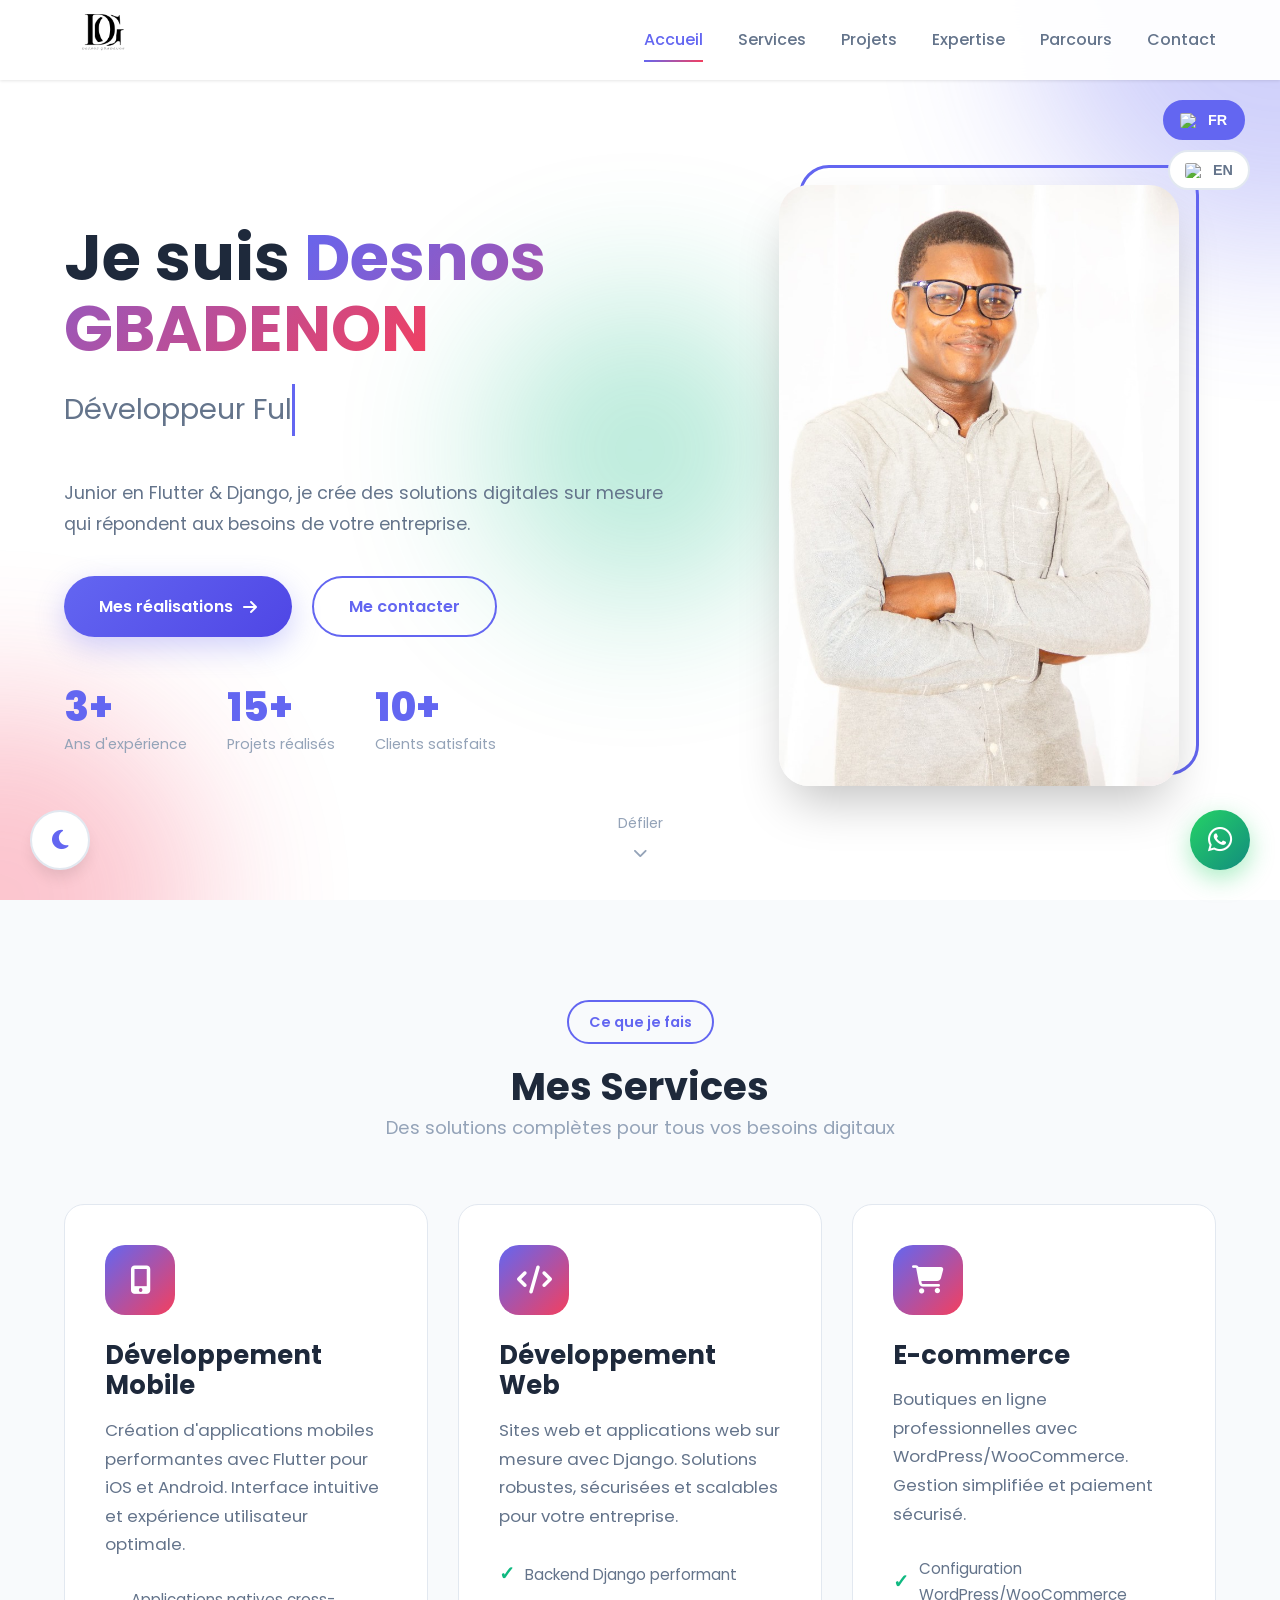
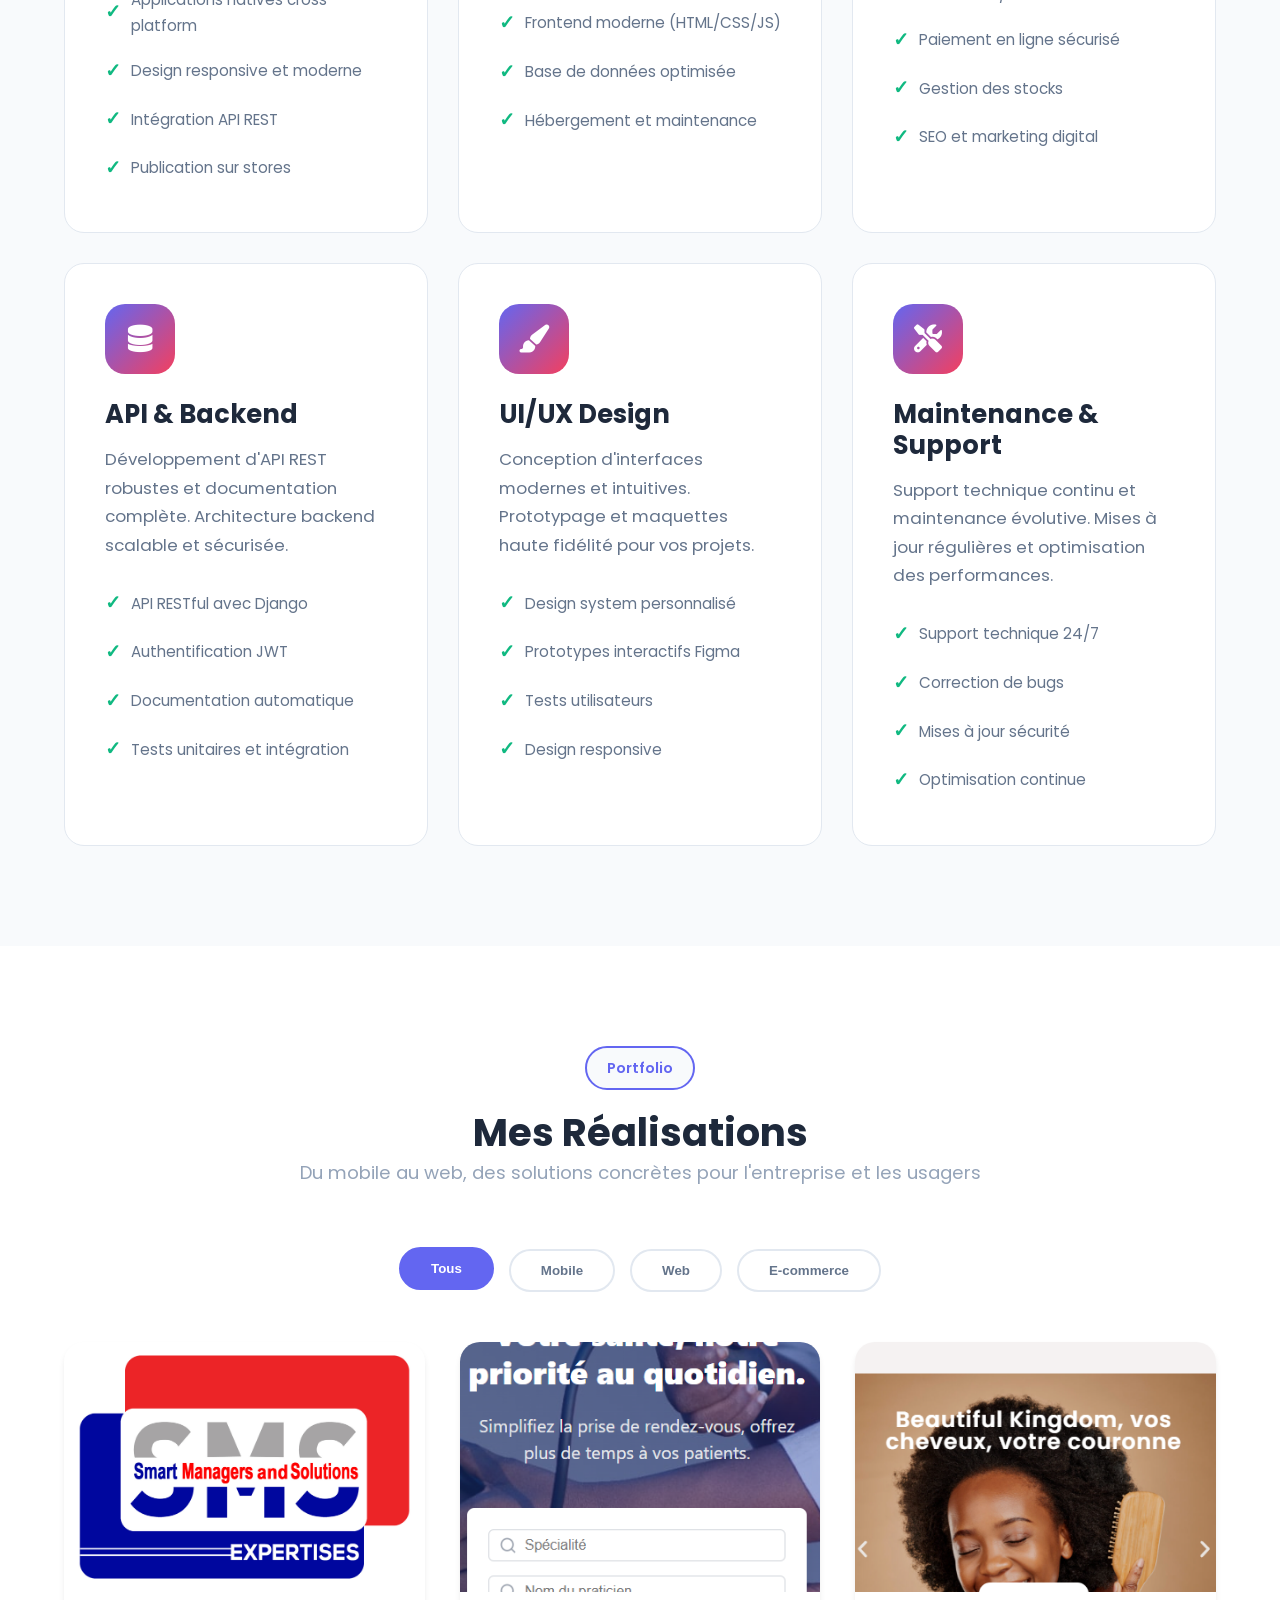
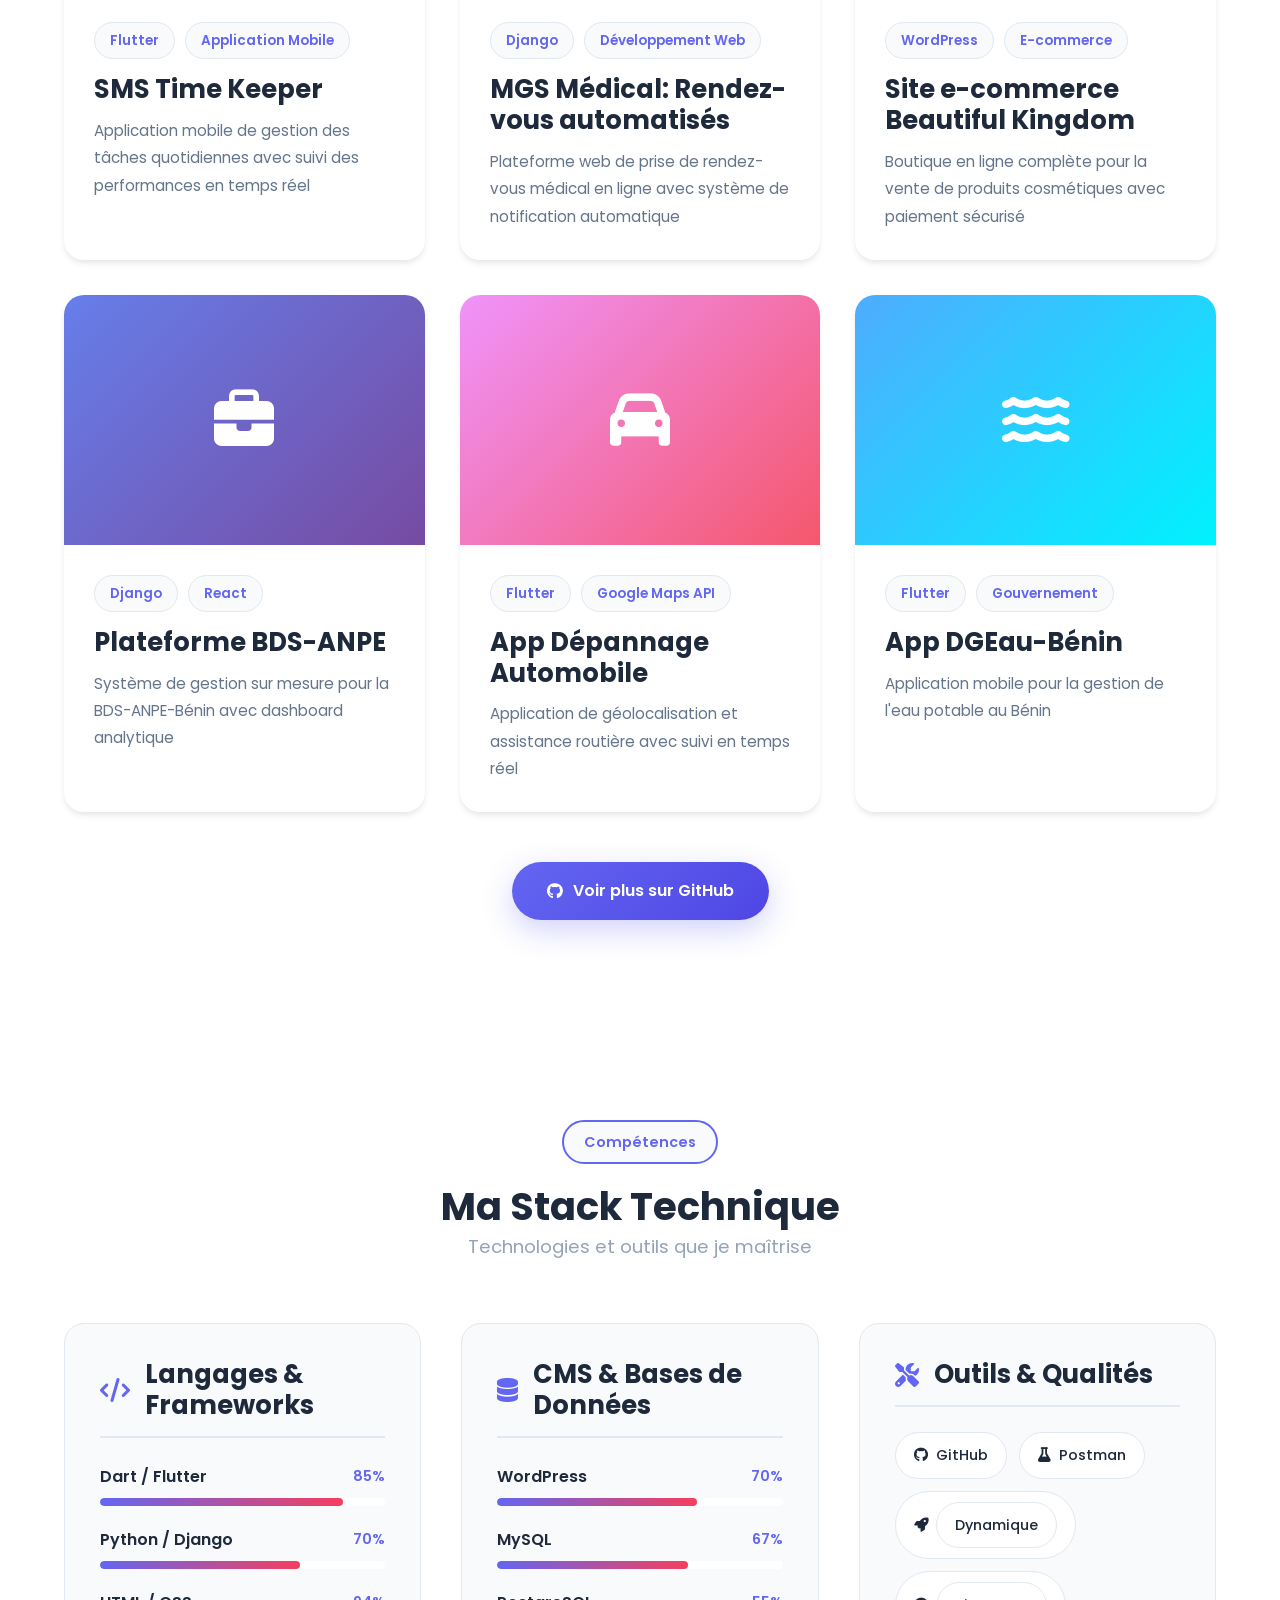
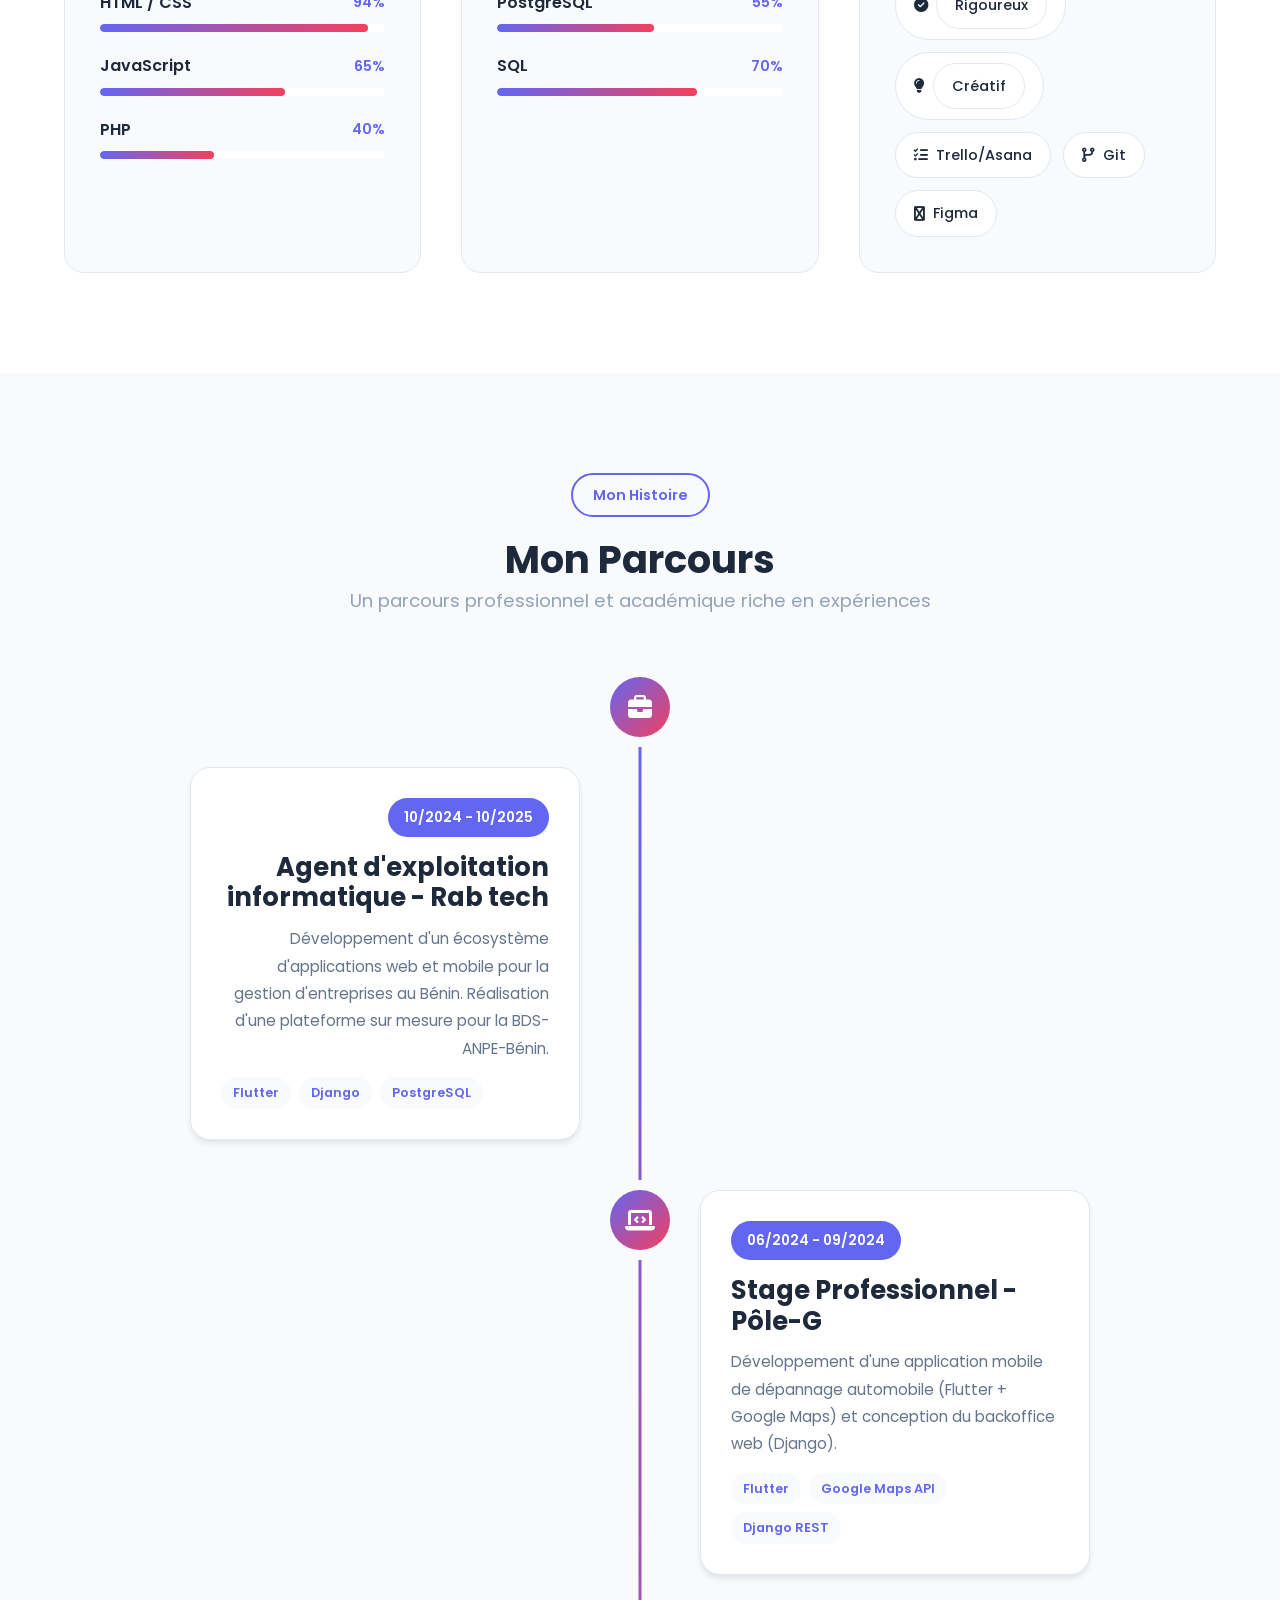
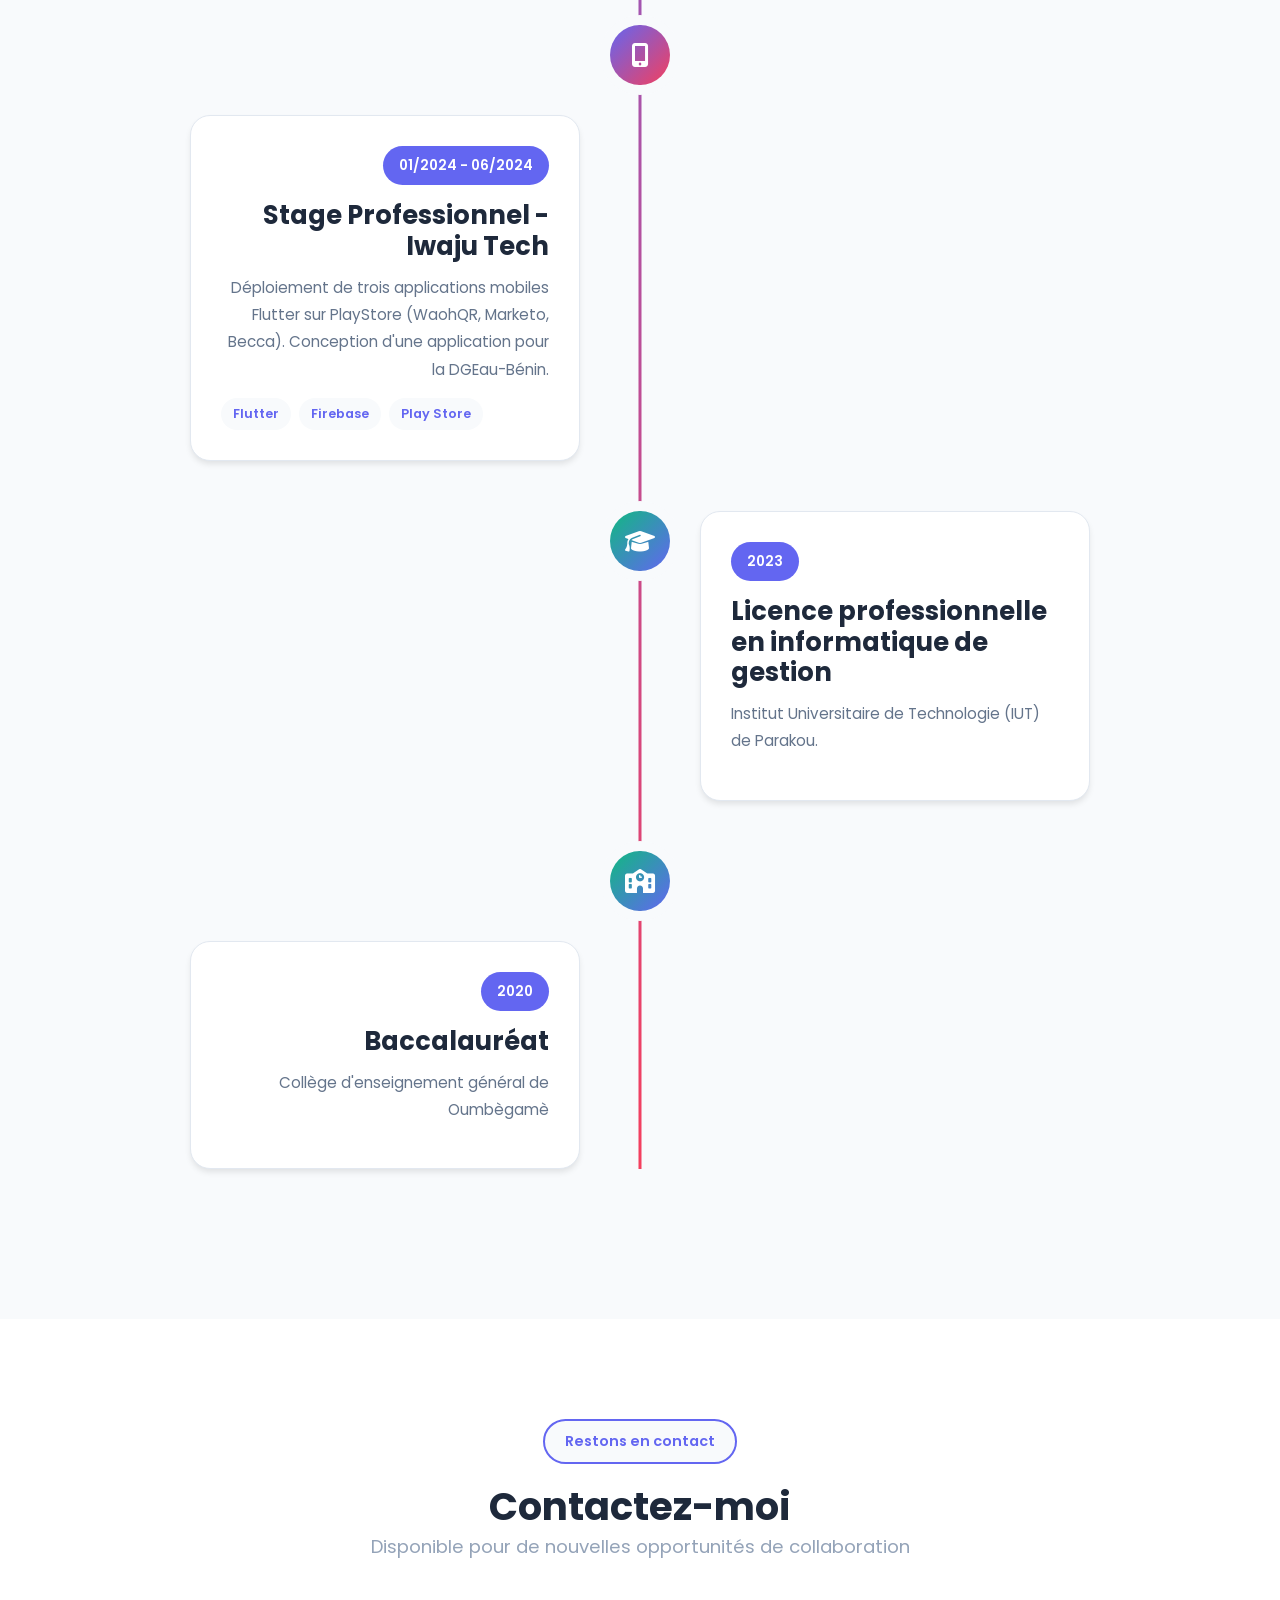
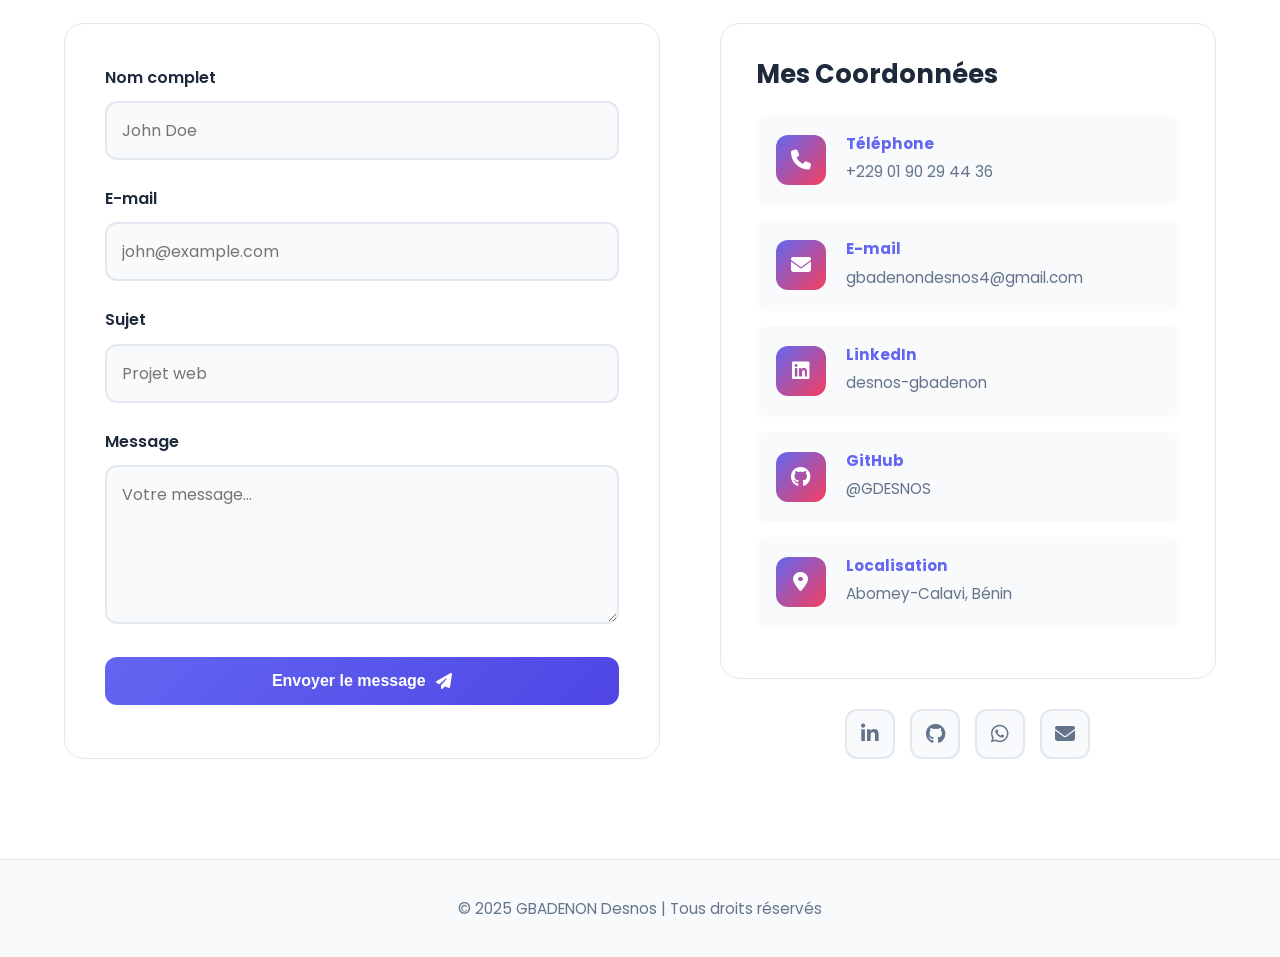
==== index.html @ a0179f2a "mise a jour seo" ====
<!DOCTYPE html>
<html lang="fr">
<head>
    <meta charset="UTF-8">
    <meta name="viewport" content="width=device-width, initial-scale=1.0">
    <meta name="description" content="Portfolio de développeur web et mobile spécialisé Flutter, Django, SEO et solutions digitales professionnelles.">
   
    <meta name="twitter:card" content="summary_large_image">
<meta name="twitter:title" content="Portfolio Développeur Flutter & Django">
<meta name="twitter:description" content="Découvrez mes projets web et mobile.">
<meta name="twitter:image" content="https://desnos-gbadenon.vercel.app/images/ma%20photo.jpg">
    
    <title>GBADENON DESNOS - Portfolio Fullstack & Mobile Developer</title>
    <link rel="stylesheet" href="https://cdn.jsdelivr.net/npm/@fortawesome/fontawesome-free@6.5.1/css/all.min.css">
    <link rel="preconnect" href="https://fonts.googleapis.com">
    <link rel="preconnect" href="https://fonts.gstatic.com" crossorigin>
    <link rel="icon" type="image/x-icon" href="images/favicon.ico">
    <link href="https://fonts.googleapis.com/css2?family=Poppins:wght@300;400;500;600;700;800&family=Playfair+Display:wght@700;900&display=swap" rel="stylesheet">
    <link rel="stylesheet" href="style.css">
</head>
<body>

    <!-- WhatsApp Floating Button -->
    <a href="https://wa.me/+2290190294436" class="whatsapp-float" target="_blank" aria-label="Contact via WhatsApp">
        <i class="fab fa-whatsapp"></i>
    </a>

    <!-- Theme Toggle Button -->
    <button class="theme-toggle" id="themeToggle" aria-label="Toggle theme">
        <i class="fas fa-moon"></i>
    </button>

    <!-- Language Switcher -->
    <div class="language-switcher">
        <button class="lang-btn active" data-lang="fr">
            <img src="https://flagcdn.com/w40/fr.png" alt="Français"> FR
        </button>
        <button class="lang-btn" data-lang="en">
            <img src="https://flagcdn.com/w40/gb.png" alt="English"> EN
        </button>
    </div>

    <header class="header-fixed">
        <div class="header-content">
            <div class="logo" data-fr="DG" data-en="DG">
                <img src="images/mon_logo.png" alt="Mon logo professionnel" width="80px" height="80px">
            </div>
            <div class="hamburger">
                <span></span>
                <span></span>
                <span></span>
            </div>
            <nav class="navbar-onepage">
                <a href="#accueil" class="nav-link" data-fr="Accueil" data-en="Home">Accueil</a>
                <a href="#services" class="nav-link" data-fr="Services" data-en="Services">Services</a>
                <a href="#projets" class="nav-link" data-fr="Projets" data-en="Projects">Projets</a>
                <a href="#expertise" class="nav-link" data-fr="Expertise" data-en="Expertise">Expertise</a>
                <a href="#parcours" class="nav-link" data-fr="Parcours" data-en="Journey">Parcours</a>
                <a href="#contact" class="nav-link" data-fr="Contact" data-en="Contact">Contact</a>
            </nav>
        </div>
    </header>

    <main id="portfolio-main">

        <!-- Hero Section -->
        <section id="accueil" class="hero-section">
            <div class="hero-background">
                <div class="gradient-orb orb-1"></div>
                <div class="gradient-orb orb-2"></div>
                <div class="gradient-orb orb-3"></div>
            </div>
            <div class="hero-container">
                <div class="hero-content">
                   
                    <h1 class="animate-in-down">
                        <span data-fr="Je suis" data-en="I'm">Je suis</span>
                        <span class="gradient-text">Desnos GBADENON</span>
                    </h1>
                    <p class="hero-tagline animate-in-right">
                        <span class="typewriter" data-fr="Développeur Fullstack & Mobile" data-en="Fullstack & Mobile Developer">Développeur Fullstack & Mobile</span>
                    </p>
                    <p class="summary-text animate-fade-in" data-fr="Junior en Flutter & Django, je crée des solutions digitales sur mesure qui répondent aux besoins de votre entreprise." data-en="Junior in Flutter & Django, I create custom digital solutions that meet your business needs.">
                        Junior en Flutter & Django, je crée des solutions digitales sur mesure qui répondent aux besoins de votre entreprise.
                    </p>
                    <div class="hero-cta">
                        <a href="#projets" class="cta-button">
                            <span data-fr="Mes réalisations" data-en="My work">Mes réalisations</span>
                            <i class="fas fa-arrow-right"></i>
                        </a>
                        <a href="#contact" class="secondary-button">
                            <span data-fr="Me contacter" data-en="Contact me">Me contacter</span>
                        </a>
                    </div>
                    <div class="hero-stats animate-fade-in">
                        <div class="stat-item">
                            <span class="stat-number">3+</span>
                            <span class="stat-label" data-fr="Ans d'expérience" data-en="Years experience">Ans d'expérience</span>
                        </div>
                        <div class="stat-item">
                            <span class="stat-number">15+</span>
                            <span class="stat-label" data-fr="Projets réalisés" data-en="Projects completed">Projets réalisés</span>
                        </div>
                        <div class="stat-item">
                            <span class="stat-number">10+</span>
                            <span class="stat-label" data-fr="Clients satisfaits" data-en="Happy clients">Clients satisfaits</span>
                        </div>
                    </div>
                </div>
                <div class="hero-image animate-fade-in">
                    <div class="image-container">
                        <img src="images/ma photo.jpg" alt="Portrait professionnel Desnos GBADENON">
                        <div class="image-decoration"></div>
                    </div>
                </div>
            </div>
            <div class="scroll-indicator">
                <span data-fr="Défiler" data-en="Scroll">Défiler</span>
                <i class="fas fa-chevron-down"></i>
            </div>
        </section>

        <!-- Services Section -->
        <section id="services" class="services-section section-padding">
            <div class="section-header">
                <span class="section-tag" data-fr="Ce que je fais" data-en="What I do">Ce que je fais</span>
                <h3 data-fr="Mes Services" data-en="My Services">Mes Services</h3>
                <p class="section-subtitle" data-fr="Des solutions complètes pour tous vos besoins digitaux" data-en="Complete solutions for all your digital needs">
                    Des solutions complètes pour tous vos besoins digitaux
                </p>
            </div>

            <div class="services-grid">
                <div class="service-card" data-aos="fade-up">
                    <div class="service-icon">
                        <i class="fas fa-mobile-alt"></i>
                    </div>
                    <h4 data-fr="Développement Mobile" data-en="Mobile Development">Développement Mobile</h4>
                    <p data-fr="Création d'applications mobiles performantes avec Flutter pour iOS et Android. Interface intuitive et expérience utilisateur optimale." data-en="Building high-performance mobile apps with Flutter for iOS and Android. Intuitive interface and optimal user experience.">
                        Création d'applications mobiles performantes avec Flutter pour iOS et Android. Interface intuitive et expérience utilisateur optimale.
                    </p>
                    <ul class="service-features">
                        <li data-fr="Applications natives cross-platform" data-en="Cross-platform native apps">Applications natives cross-platform</li>
                        <li data-fr="Design responsive et moderne" data-en="Responsive modern design">Design responsive et moderne</li>
                        <li data-fr="Intégration API REST" data-en="REST API integration">Intégration API REST</li>
                        <li data-fr="Publication sur stores" data-en="Store deployment">Publication sur stores</li>
                    </ul>
                </div>

                <div class="service-card" data-aos="fade-up" data-aos-delay="100">
                    <div class="service-icon">
                        <i class="fas fa-code"></i>
                    </div>
                    <h4 data-fr="Développement Web" data-en="Web Development">Développement Web</h4>
                    <p data-fr="Sites web et applications web sur mesure avec Django. Solutions robustes, sécurisées et scalables pour votre entreprise." data-en="Custom websites and web applications with Django. Robust, secure, and scalable solutions for your business.">
                        Sites web et applications web sur mesure avec Django. Solutions robustes, sécurisées et scalables pour votre entreprise.
                    </p>
                    <ul class="service-features">
                        <li data-fr="Backend Django performant" data-en="High-performance Django backend">Backend Django performant</li>
                        <li data-fr="Frontend moderne (HTML/CSS/JS)" data-en="Modern frontend (HTML/CSS/JS)">Frontend moderne (HTML/CSS/JS)</li>
                        <li data-fr="Base de données optimisée" data-en="Optimized database">Base de données optimisée</li>
                        <li data-fr="Hébergement et maintenance" data-en="Hosting and maintenance">Hébergement et maintenance</li>
                    </ul>
                </div>

                <div class="service-card" data-aos="fade-up" data-aos-delay="200">
                    <div class="service-icon">
                        <i class="fas fa-shopping-cart"></i>
                    </div>
                    <h4 data-fr="E-commerce" data-en="E-commerce">E-commerce</h4>
                    <p data-fr="Boutiques en ligne professionnelles avec WordPress/WooCommerce. Gestion simplifiée et paiement sécurisé." data-en="Professional online stores with WordPress/WooCommerce. Simplified management and secure payment.">
                        Boutiques en ligne professionnelles avec WordPress/WooCommerce. Gestion simplifiée et paiement sécurisé.
                    </p>
                    <ul class="service-features">
                        <li data-fr="Configuration WordPress/WooCommerce" data-en="WordPress/WooCommerce setup">Configuration WordPress/WooCommerce</li>
                        <li data-fr="Paiement en ligne sécurisé" data-en="Secure online payment">Paiement en ligne sécurisé</li>
                        <li data-fr="Gestion des stocks" data-en="Inventory management">Gestion des stocks</li>
                        <li data-fr="SEO et marketing digital" data-en="SEO and digital marketing">SEO et marketing digital</li>
                    </ul>
                </div>

                <div class="service-card" data-aos="fade-up" data-aos-delay="300">
                    <div class="service-icon">
                        <i class="fas fa-database"></i>
                    </div>
                    <h4 data-fr="API & Backend" data-en="API & Backend">API & Backend</h4>
                    <p data-fr="Développement d'API REST robustes et documentation complète. Architecture backend scalable et sécurisée." data-en="Robust REST API development with complete documentation. Scalable and secure backend architecture.">
                        Développement d'API REST robustes et documentation complète. Architecture backend scalable et sécurisée.
                    </p>
                    <ul class="service-features">
                        <li data-fr="API RESTful avec Django" data-en="RESTful API with Django">API RESTful avec Django</li>
                        <li data-fr="Authentification JWT" data-en="JWT Authentication">Authentification JWT</li>
                        <li data-fr="Documentation automatique" data-en="Automatic documentation">Documentation automatique</li>
                        <li data-fr="Tests unitaires et intégration" data-en="Unit and integration tests">Tests unitaires et intégration</li>
                    </ul>
                </div>

                <div class="service-card" data-aos="fade-up" data-aos-delay="400">
                    <div class="service-icon">
                        <i class="fas fa-paint-brush"></i>
                    </div>
                    <h4 data-fr="UI/UX Design" data-en="UI/UX Design">UI/UX Design</h4>
                    <p data-fr="Conception d'interfaces modernes et intuitives. Prototypage et maquettes haute fidélité pour vos projets." data-en="Modern and intuitive interface design. Prototyping and high-fidelity mockups for your projects.">
                        Conception d'interfaces modernes et intuitives. Prototypage et maquettes haute fidélité pour vos projets.
                    </p>
                    <ul class="service-features">
                        <li data-fr="Design system personnalisé" data-en="Custom design system">Design system personnalisé</li>
                        <li data-fr="Prototypes interactifs Figma" data-en="Interactive Figma prototypes">Prototypes interactifs Figma</li>
                        <li data-fr="Tests utilisateurs" data-en="User testing">Tests utilisateurs</li>
                        <li data-fr="Design responsive" data-en="Responsive design">Design responsive</li>
                    </ul>
                </div>

                <div class="service-card" data-aos="fade-up" data-aos-delay="500">
                    <div class="service-icon">
                        <i class="fas fa-tools"></i>
                    </div>
                    <h4 data-fr="Maintenance & Support" data-en="Maintenance & Support">Maintenance & Support</h4>
                    <p data-fr="Support technique continu et maintenance évolutive. Mises à jour régulières et optimisation des performances." data-en="Continuous technical support and evolving maintenance. Regular updates and performance optimization.">
                        Support technique continu et maintenance évolutive. Mises à jour régulières et optimisation des performances.
                    </p>
                    <ul class="service-features">
                        <li data-fr="Support technique 24/7" data-en="24/7 technical support">Support technique 24/7</li>
                        <li data-fr="Correction de bugs" data-en="Bug fixes">Correction de bugs</li>
                        <li data-fr="Mises à jour sécurité" data-en="Security updates">Mises à jour sécurité</li>
                        <li data-fr="Optimisation continue" data-en="Continuous optimization">Optimisation continue</li>
                    </ul>
                </div>
            </div>
        </section>

        <!-- Projects Section -->
        <section id="projets" class="projects-section section-padding">
            <div class="section-header">
                <span class="section-tag" data-fr="Portfolio" data-en="Portfolio">Portfolio</span>
                <h3 data-fr="Mes Réalisations" data-en="My Projects">Mes Réalisations</h3>
                <p class="section-subtitle" data-fr="Du mobile au web, des solutions concrètes pour l'entreprise et les usagers" data-en="From mobile to web, concrete solutions for businesses and users">
                    Du mobile au web, des solutions concrètes pour l'entreprise et les usagers
                </p>
            </div>

            <!-- Filter Buttons -->
            <div class="project-filters">
                <button class="filter-btn active" data-filter="all" data-fr="Tous" data-en="All">Tous</button>
                <button class="filter-btn" data-filter="mobile" data-fr="Mobile" data-en="Mobile">Mobile</button>
                <button class="filter-btn" data-filter="web" data-fr="Web" data-en="Web">Web</button>
                <button class="filter-btn" data-filter="ecommerce" data-fr="E-commerce" data-en="E-commerce">E-commerce</button>
            </div>

            <div class="projects-grid-new">
                
                <article class="project-card-new mobile" data-category="mobile" data-aos="zoom-in">
                    <div class="project-image">
                        <img src="images/LOGO_SMS.png" alt="SMS Time Keeper App">
                        <div class="project-overlay">
                            <a href="https://play.google.com/store/apps/details?id=com.example.smstimekeeper" target="_blank" class="project-link">
                                <i class="fas fa-external-link-alt"></i>
                            </a>
                        </div>
                    </div>
                    <div class="project-content">
                        <div class="project-tags">
                            <span class="tech-tag">Flutter</span>
                            <span class="tech-tag" data-fr="Application Mobile" data-en="Mobile App">Application Mobile</span>
                        </div>
                        <h4>SMS Time Keeper</h4>
                        <p data-fr="Application mobile de gestion des tâches quotidiennes avec suivi des performances en temps réel" data-en="Mobile app for daily task management with real-time performance tracking">
                            Application mobile de gestion des tâches quotidiennes avec suivi des performances en temps réel
                        </p>
                    </div>
                </article>

                <article class="project-card-new web" data-category="web" data-aos="zoom-in" data-aos-delay="100">
                    <div class="project-image">
                        <img src="images/mgs_projet.png" alt="MGS Médical">
                        <div class="project-overlay">
                            <a href="https://www.mgs-medical.com" target="_blank" class="project-link">
                                <i class="fas fa-external-link-alt"></i>
                            </a>
                        </div>
                    </div>
                    <div class="project-content">
                        <div class="project-tags">
                            <span class="tech-tag">Django</span>
                            <span class="tech-tag" data-fr="Développement Web" data-en="Web Development">Développement Web</span>
                        </div>
                        <h4 data-fr="MGS Médical: Rendez-vous automatisés" data-en="MGS Medical: Automated Appointments">MGS Médical: Rendez-vous automatisés</h4>
                        <p data-fr="Plateforme web de prise de rendez-vous médical en ligne avec système de notification automatique" data-en="Online medical appointment booking platform with automatic notification system">
                            Plateforme web de prise de rendez-vous médical en ligne avec système de notification automatique
                        </p>
                    </div>
                </article>

                <article class="project-card-new ecommerce" data-category="ecommerce" data-aos="zoom-in" data-aos-delay="200">
                    <div class="project-image">
                        <img src="images/capture_beautiful_kingdom.png" alt="Beautiful Kingdom">
                        <div class="project-overlay">
                            <a href="https://www.beautifulkingdom.com" target="_blank" class="project-link">
                                <i class="fas fa-external-link-alt"></i>
                            </a>
                        </div>
                    </div>
                    <div class="project-content">
                        <div class="project-tags">
                            <span class="tech-tag">WordPress</span>
                            <span class="tech-tag">E-commerce</span>
                        </div>
                        <h4 data-fr="Site e-commerce Beautiful Kingdom" data-en="Beautiful Kingdom E-commerce Site">Site e-commerce Beautiful Kingdom</h4>
                        <p data-fr="Boutique en ligne complète pour la vente de produits cosmétiques avec paiement sécurisé" data-en="Complete online store for cosmetic products with secure payment">
                            Boutique en ligne complète pour la vente de produits cosmétiques avec paiement sécurisé
                        </p>
                    </div>
                </article>

                <!-- Additional projects to showcase skills -->
                <article class="project-card-new web" data-category="web" data-aos="zoom-in" data-aos-delay="300">
                    <div class="project-image">
                        <div class="project-placeholder" style="background: linear-gradient(135deg, #667eea 0%, #764ba2 100%);">
                            <i class="fas fa-briefcase"></i>
                        </div>
                        <div class="project-overlay">
                            <span class="coming-soon" data-fr="En cours" data-en="In progress">En cours</span>
                        </div>
                    </div>
                    <div class="project-content">
                        <div class="project-tags">
                            <span class="tech-tag">Django</span>
                            <span class="tech-tag">React</span>
                        </div>
                        <h4 data-fr="Plateforme BDS-ANPE" data-en="BDS-ANPE Platform">Plateforme BDS-ANPE</h4>
                        <p data-fr="Système de gestion sur mesure pour la BDS-ANPE-Bénin avec dashboard analytique" data-en="Custom management system for BDS-ANPE-Benin with analytical dashboard">
                            Système de gestion sur mesure pour la BDS-ANPE-Bénin avec dashboard analytique
                        </p>
                    </div>
                </article>

                <article class="project-card-new mobile" data-category="mobile" data-aos="zoom-in" data-aos-delay="400">
                    <div class="project-image">
                        <div class="project-placeholder" style="background: linear-gradient(135deg, #f093fb 0%, #f5576c 100%);">
                            <i class="fas fa-car"></i>
                        </div>
                        <div class="project-overlay">
                            <span class="coming-soon" data-fr="En cours" data-en="In progress">En cours</span>
                        </div>
                    </div>
                    <div class="project-content">
                        <div class="project-tags">
                            <span class="tech-tag">Flutter</span>
                            <span class="tech-tag">Google Maps API</span>
                        </div>
                        <h4 data-fr="App Dépannage Automobile" data-en="Car Assistance App">App Dépannage Automobile</h4>
                        <p data-fr="Application de géolocalisation et assistance routière avec suivi en temps réel" data-en="Geolocation and roadside assistance app with real-time tracking">
                            Application de géolocalisation et assistance routière avec suivi en temps réel
                        </p>
                    </div>
                </article>

                <article class="project-card-new mobile" data-category="mobile" data-aos="zoom-in" data-aos-delay="500">
                    <div class="project-image">
                        <div class="project-placeholder" style="background: linear-gradient(135deg, #4facfe 0%, #00f2fe 100%);">
                            <i class="fas fa-water"></i>
                        </div>
                        <div class="project-overlay">
                            <span class="coming-soon" data-fr="En cours" data-en="In progress">En cours</span>
                        </div>
                    </div>
                    <div class="project-content">
                        <div class="project-tags">
                            <span class="tech-tag">Flutter</span>
                            <span class="tech-tag" data-fr="Gouvernement" data-en="Government">Gouvernement</span>
                        </div>
                        <h4 data-fr="App DGEau-Bénin" data-en="DGEau-Benin App">App DGEau-Bénin</h4>
                        <p data-fr="Application mobile pour la gestion de l'eau potable au Bénin" data-en="Mobile application for drinking water management in Benin">
                            Application mobile pour la gestion de l'eau potable au Bénin
                        </p>
                    </div>
                </article>

            </div>
            
            <div class="section-cta">
                <a href="https://github.com/GDESNOS" target="_blank" class="cta-button">
                    <i class="fab fa-github"></i>
                    <span data-fr="Voir plus sur GitHub" data-en="View more on GitHub">Voir plus sur GitHub</span>
                </a>
            </div>
        </section>

        <!-- Expertise Section -->
        <section id="expertise" class="skills-section section-padding">
            <div class="section-header">
                <span class="section-tag" data-fr="Compétences" data-en="Skills">Compétences</span>
                <h3 data-fr="Ma Stack Technique" data-en="My Tech Stack">Ma Stack Technique</h3>
                <p class="section-subtitle" data-fr="Technologies et outils que je maîtrise" data-en="Technologies and tools I master">
                    Technologies et outils que je maîtrise
                </p>
            </div>
            
            <div class="skills-container">

                <div class="skills-group" data-aos="fade-right">
                    <div class="skill-category-header">
                        <i class="fas fa-code"></i>
                        <h4 data-fr="Langages & Frameworks" data-en="Languages & Frameworks">Langages & Frameworks</h4>
                    </div>
                    <div class="skills-list">
                        <div class="skill-item">
                            <div class="skill-info">
                                <span class="skill-name">Dart / Flutter</span>
                                <span class="skill-level">85%</span>
                            </div>
                            <div class="skill-bar">
                                <div class="skill-progress" style="width: 85%"></div>
                            </div>
                        </div>
                        <div class="skill-item">
                            <div class="skill-info">
                                <span class="skill-name">Python / Django</span>
                                <span class="skill-level">70%</span>
                            </div>
                            <div class="skill-bar">
                                <div class="skill-progress" style="width: 70%"></div>
                            </div>
                        </div>
                        <div class="skill-item">
                            <div class="skill-info">
                                <span class="skill-name">HTML / CSS</span>
                                <span class="skill-level">94%</span>
                            </div>
                            <div class="skill-bar">
                                <div class="skill-progress" style="width: 94%"></div>
                            </div>
                        </div>
                        <div class="skill-item">
                            <div class="skill-info">
                                <span class="skill-name">JavaScript</span>
                                <span class="skill-level">65%</span>
                            </div>
                            <div class="skill-bar">
                                <div class="skill-progress" style="width: 65%"></div>
                            </div>
                        </div>
                        <div class="skill-item">
                            <div class="skill-info">
                                <span class="skill-name">PHP</span>
                                <span class="skill-level">40%</span>
                            </div>
                            <div class="skill-bar">
                                <div class="skill-progress" style="width: 40%"></div>
                            </div>
                        </div>
                    </div>
                </div>

                <div class="skills-group" data-aos="fade-up">
                    <div class="skill-category-header">
                        <i class="fas fa-database"></i>
                        <h4 data-fr="CMS & Bases de Données" data-en="CMS & Databases">CMS & Bases de Données</h4>
                    </div>
                    <div class="skills-list">
                        <div class="skill-item">
                            <div class="skill-info">
                                <span class="skill-name">WordPress</span>
                                <span class="skill-level">70%</span>
                            </div>
                            <div class="skill-bar">
                                <div class="skill-progress" style="width: 70%"></div>
                            </div>
                        </div>
                        <div class="skill-item">
                            <div class="skill-info">
                                <span class="skill-name">MySQL</span>
                                <span class="skill-level">67%</span>
                            </div>
                            <div class="skill-bar">
                                <div class="skill-progress" style="width: 67%"></div>
                            </div>
                        </div>
                        <div class="skill-item">
                            <div class="skill-info">
                                <span class="skill-name">PostgreSQL</span>
                                <span class="skill-level">55%</span>
                            </div>
                            <div class="skill-bar">
                                <div class="skill-progress" style="width: 55%"></div>
                            </div>
                        </div>
                        <div class="skill-item">
                            <div class="skill-info">
                                <span class="skill-name">SQL</span>
                                <span class="skill-level">70%</span>
                            </div>
                            <div class="skill-bar">
                                <div class="skill-progress" style="width: 70%"></div>
                            </div>
                        </div>
                    </div>
                </div>
                
                <div class="skills-group" data-aos="fade-left">
                    <div class="skill-category-header">
                        <i class="fas fa-tools"></i>
                        <h4 data-fr="Outils & Qualités" data-en="Tools & Qualities">Outils & Qualités</h4>
                    </div>
                    <div class="qualities-cloud">
                        <span data-aos="zoom-in" data-aos-delay="100"><i class="fab fa-github"></i> GitHub</span>
                        <span data-aos="zoom-in" data-aos-delay="150"><i class="fas fa-flask"></i> Postman</span>
                        <span data-aos="zoom-in" data-aos-delay="200"><i class="fas fa-rocket"></i> <span data-fr="Dynamique" data-en="Dynamic">Dynamique</span></span>
                        <span data-aos="zoom-in" data-aos-delay="250"><i class="fas fa-check-circle"></i> <span data-fr="Rigoureux" data-en="Rigorous">Rigoureux</span></span>
                        <span data-aos="zoom-in" data-aos-delay="300"><i class="fas fa-lightbulb"></i> <span data-fr="Créatif" data-en="Creative">Créatif</span></span>
                        <span data-aos="zoom-in" data-aos-delay="350"><i class="fas fa-tasks"></i> Trello/Asana</span>
                        <span data-aos="zoom-in" data-aos-delay="400"><i class="fas fa-code-branch"></i> Git</span>
                        <span data-aos="zoom-in" data-aos-delay="450"><i class="fas fa-figma"></i> Figma</span>
                    </div>
                </div>
            </div>
        </section>

        <!-- Journey Section -->
        <section id="parcours" class="timeline-section section-padding">
            <div class="section-header">
                <span class="section-tag" data-fr="Mon Histoire" data-en="My Story">Mon Histoire</span>
                <h3 data-fr="Mon Parcours" data-en="My Journey">Mon Parcours</h3>
                <p class="section-subtitle" data-fr="Un parcours professionnel et académique riche en expériences" data-en="A professional and academic journey rich in experiences">
                    Un parcours professionnel et académique riche en expériences
                </p>
            </div>

            <div class="timeline-container">
                
                <div class="timeline-item" data-aos="fade-right">
                    <div class="timeline-icon">
                        <i class="fas fa-briefcase"></i>
                    </div>
                    <div class="timeline-content">
                        <span class="timeline-date">10/2024 - 10/2025</span>
                        <h4 data-fr="Agent d'exploitation informatique - Rab tech" data-en="IT Operations Officer - Rab tech">Agent d'exploitation informatique - Rab tech</h4>
                        <p data-fr="Développement d'un écosystème d'applications web et mobile pour la gestion d'entreprises au Bénin. Réalisation d'une plateforme sur mesure pour la BDS-ANPE-Bénin." data-en="Development of a web and mobile application ecosystem for business management in Benin. Creation of a custom platform for BDS-ANPE-Benin.">
                            Développement d'un écosystème d'applications web et mobile pour la gestion d'entreprises au Bénin. Réalisation d'une plateforme sur mesure pour la BDS-ANPE-Bénin.
                        </p>
                        <div class="timeline-skills">
                            <span>Flutter</span>
                            <span>Django</span>
                            <span>PostgreSQL</span>
                        </div>
                    </div>
                </div>
                
                <div class="timeline-item" data-aos="fade-left">
                    <div class="timeline-icon">
                        <i class="fas fa-laptop-code"></i>
                    </div>
                    <div class="timeline-content">
                        <span class="timeline-date">06/2024 - 09/2024</span>
                        <h4 data-fr="Stage Professionnel - Pôle-G" data-en="Professional Internship - Pôle-G">Stage Professionnel - Pôle-G</h4>
                        <p data-fr="Développement d'une application mobile de dépannage automobile (Flutter + Google Maps) et conception du backoffice web (Django)." data-en="Development of a mobile car assistance app (Flutter + Google Maps) and web back-office design (Django).">
                            Développement d'une application mobile de dépannage automobile (Flutter + Google Maps) et conception du backoffice web (Django).
                        </p>
                        <div class="timeline-skills">
                            <span>Flutter</span>
                            <span>Google Maps API</span>
                            <span>Django REST</span>
                        </div>
                    </div>
                </div>
                
                <div class="timeline-item" data-aos="fade-right">
                    <div class="timeline-icon">
                        <i class="fas fa-mobile-alt"></i>
                    </div>
                    <div class="timeline-content">
                        <span class="timeline-date">01/2024 - 06/2024</span>
                        <h4 data-fr="Stage Professionnel - Iwaju Tech" data-en="Professional Internship - Iwaju Tech">Stage Professionnel - Iwaju Tech</h4>
                        <p data-fr="Déploiement de trois applications mobiles Flutter sur PlayStore (WaohQR, Marketo, Becca). Conception d'une application pour la DGEau-Bénin." data-en="Deployment of three Flutter mobile apps on PlayStore (WaohQR, Marketo, Becca). Design of an app for DGEau-Benin.">
                            Déploiement de trois applications mobiles Flutter sur PlayStore (WaohQR, Marketo, Becca). Conception d'une application pour la DGEau-Bénin.
                        </p>
                        <div class="timeline-skills">
                            <span>Flutter</span>
                            <span>Firebase</span>
                            <span>Play Store</span>
                        </div>
                    </div>
                </div>
                
                <div class="timeline-item academic" data-aos="fade-left">
                    <div class="timeline-icon">
                        <i class="fas fa-graduation-cap"></i>
                    </div>
                    <div class="timeline-content">
                        <span class="timeline-date">2023</span>
                        <h4 data-fr="Licence professionnelle en informatique de gestion" data-en="Professional Bachelor in Management IT">Licence professionnelle en informatique de gestion</h4>
                        <p data-fr="Institut Universitaire de Technologie (IUT) de Parakou." data-en="University Institute of Technology (IUT) of Parakou.">
                            Institut Universitaire de Technologie (IUT) de Parakou.
                        </p>
                    </div>
                </div>

                <div class="timeline-item academic" data-aos="fade-right">
                    <div class="timeline-icon">
                        <i class="fas fa-school"></i>
                    </div>
                    <div class="timeline-content">
                        <span class="timeline-date">2020</span>
                        <h4 data-fr="Baccalauréat" data-en="High School Diploma">Baccalauréat</h4>
                        <p data-fr="Collège d'enseignement général de Oumbègamè" data-en="General Education College of Oumbègamè">
                            Collège d'enseignement général de Oumbègamè
                        </p>
                    </div>
                </div>
                
            </div>
        </section>

        <!-- Contact Section -->
        <section id="contact" class="contact-section section-padding">
            <div class="section-header">
                <span class="section-tag" data-fr="Restons en contact" data-en="Let's connect">Restons en contact</span>
                <h3 data-fr="Contactez-moi" data-en="Contact Me">Contactez-moi</h3>
                <p class="section-subtitle" data-fr="Disponible pour de nouvelles opportunités de collaboration" data-en="Available for new collaboration opportunities">
                    Disponible pour de nouvelles opportunités de collaboration
                </p>
            </div>

            <div class="contact-layout">
                <div class="contact-form-container" data-aos="fade-right">
                    <form class="contact-form" id="contactForm">
                        <div class="form-group">
                            <label for="name" data-fr="Nom complet" data-en="Full name">Nom complet</label>
                            <input type="text" id="name" placeholder="John Doe" required>
                        </div>
                        <div class="form-group">
                            <label for="email" data-fr="E-mail" data-en="Email">E-mail</label>
                            <input type="email" id="email" placeholder="john@example.com" required>
                        </div>
                        <div class="form-group">
                            <label for="subject" data-fr="Sujet" data-en="Subject">Sujet</label>
                            <input type="text" id="subject" placeholder="Projet web" required>
                        </div>
                        <div class="form-group">
                            <label for="message" data-fr="Message" data-en="Message">Message</label>
                            <textarea id="message" rows="5" placeholder="Votre message..." required></textarea>
                        </div>
                        <button type="submit" class="cta-button-contact">
                            <span data-fr="Envoyer le message" data-en="Send message">Envoyer le message</span>
                            <i class="fas fa-paper-plane"></i>
                        </button>
                    </form>
                </div>

                <div class="contact-info-container" data-aos="fade-left">
                    <div class="contact-details">
                        <h4 data-fr="Mes Coordonnées" data-en="My Contact Details">Mes Coordonnées</h4>
                        
                        <div class="contact-info-item">
                            <div class="contact-icon">
                                <i class="fas fa-phone"></i>
                            </div>
                            <div class="contact-info-content">
                                <h5 data-fr="Téléphone" data-en="Phone">Téléphone</h5>
                                <p><a href="tel:+2290190294436">+229 01 90 29 44 36</a></p>
                            </div>
                        </div>

                        <div class="contact-info-item">
                            <div class="contact-icon">
                                <i class="fas fa-envelope"></i>
                            </div>
                            <div class="contact-info-content">
                                <h5>E-mail</h5>
                                <p><a href="mailto:gbadenondesnos4@gmail.com">gbadenondesnos4@gmail.com</a></p>
                            </div>
                        </div>

                        <div class="contact-info-item">
                            <div class="contact-icon">
                                <i class="fab fa-linkedin"></i>
                            </div>
                            <div class="contact-info-content">
                                <h5>LinkedIn</h5>
                                <p><a href="https://www.linkedin.com/in/desnos-gbadenon/" target="_blank">desnos-gbadenon</a></p>
                            </div>
                        </div>

                        <div class="contact-info-item">
                            <div class="contact-icon">
                                <i class="fab fa-github"></i>
                            </div>
                            <div class="contact-info-content">
                                <h5>GitHub</h5>
                                <p><a href="https://github.com/GDESNOS" target="_blank">@GDESNOS</a></p>
                            </div>
                        </div>

                        <div class="contact-info-item">
                            <div class="contact-icon">
                                <i class="fas fa-map-marker-alt"></i>
                            </div>
                            <div class="contact-info-content">
                                <h5 data-fr="Localisation" data-en="Location">Localisation</h5>
                                <p>Abomey-Calavi, Bénin</p>
                            </div>
                        </div>
                    </div>

                    <div class="social-links">
                        <a href="https://www.linkedin.com/in/desnos-gbadenon/" target="_blank" class="social-link">
                            <i class="fab fa-linkedin-in"></i>
                        </a>
                        <a href="https://github.com/GDESNOS" target="_blank" class="social-link">
                            <i class="fab fa-github"></i>
                        </a>
                        <a href="https://wa.me/2290190294436" target="_blank" class="social-link">
                            <i class="fab fa-whatsapp"></i>
                        </a>
                        <a href="mailto:gbadenondesnos4@gmail.com" class="social-link">
                            <i class="fas fa-envelope"></i>
                        </a>
                    </div>
                </div>
            </div>
        </section>

    </main>

    <footer>
        <div class="footer-content">
            <p>&copy; 2025 GBADENON Desnos | <span data-fr="Tous droits réservés" data-en="All rights reserved">Tous droits réservés</span></p>
           
        </div>
    </footer>

    <script src="script.min.js"></script>
</body>
</html>
---- style.css ----
/* ====================================
   MODERN PORTFOLIO 2026 - CSS
   By Desnos GBADENON
   ==================================== */

/* ===== VARIABLES & THEMES ===== */
:root {
    /* Light Theme Colors */
    --primary-color: #6366f1;
    --primary-dark: #4f46e5;
    --primary-light: #818cf8;
    --secondary-color: #f43f5e;
    --accent-color: #10b981;
    
    --bg-primary: #ffffff;
    --bg-secondary: #f8fafc;
    --bg-card: #ffffff;
    --bg-gradient: linear-gradient(135deg, #667eea 0%, #764ba2 100%);
    
    --text-primary: #1e293b;
    --text-secondary: #64748b;
    --text-tertiary: #94a3b8;
    
    --border-color: #e2e8f0;
    --shadow-sm: 0 1px 3px 0 rgba(0, 0, 0, 0.1);
    --shadow-md: 0 4px 6px -1px rgba(0, 0, 0, 0.1);
    --shadow-lg: 0 10px 15px -3px rgba(0, 0, 0, 0.1);
    --shadow-xl: 0 20px 25px -5px rgba(0, 0, 0, 0.1);
    --shadow-2xl: 0 25px 50px -12px rgba(0, 0, 0, 0.25);
    
    --transition-fast: 0.2s ease;
    --transition-base: 0.3s ease;
    --transition-slow: 0.5s ease;
    
    --max-width: 1280px;
    --header-height: 80px;
    
    --font-primary: 'Poppins', -apple-system, BlinkMacSystemFont, 'Segoe UI', sans-serif;
    --font-display: 'Playfair Display', serif;
}

/* Dark Theme */
body.dark-theme {
    --bg-primary: #0f172a;
    --bg-secondary: #1e293b;
    --bg-card: #1e293b;
    
    --text-primary: #f1f5f9;
    --text-secondary: #cbd5e1;
    --text-tertiary: #94a3b8;
    
    --border-color: #334155;
    --shadow-sm: 0 1px 3px 0 rgba(0, 0, 0, 0.3);
    --shadow-md: 0 4px 6px -1px rgba(0, 0, 0, 0.4);
    --shadow-lg: 0 10px 15px -3px rgba(0, 0, 0, 0.5);
    --shadow-xl: 0 20px 25px -5px rgba(0, 0, 0, 0.6);
    --shadow-2xl: 0 25px 50px -12px rgba(0, 0, 0, 0.7);
}

/* ===== BASE STYLES ===== */
* {
    margin: 0;
    padding: 0;
    box-sizing: border-box;
}

html {
    scroll-behavior: smooth;
    overflow-x: hidden;
}

body {
    font-family: var(--font-primary);
    background-color: var(--bg-primary);
    color: var(--text-primary);
    line-height: 1.7;
    overflow-x: hidden;
    transition: background-color var(--transition-base), color var(--transition-base);
}

::selection {
    background-color: var(--primary-color);
    color: white;
}

::-webkit-scrollbar {
    width: 10px;
}

::-webkit-scrollbar-track {
    background: var(--bg-secondary);
}

::-webkit-scrollbar-thumb {
    background: var(--primary-color);
    border-radius: 10px;
}

::-webkit-scrollbar-thumb:hover {
    background: var(--primary-dark);
}

/* ===== TYPOGRAPHY ===== */
h1, h2, h3, h4, h5, h6 {
    font-weight: 700;
    line-height: 1.2;
    color: var(--text-primary);
}

h1 { font-size: clamp(2.5rem, 5vw, 4rem); }
h2 { font-size: clamp(2rem, 4vw, 3rem); }
h3 { font-size: clamp(1.75rem, 3vw, 2.5rem); }
h4 { font-size: clamp(1.25rem, 2vw, 1.75rem); }

p {
    color: var(--text-secondary);
    font-size: 1.05rem;
    line-height: 1.8;
}

a {
    color: var(--primary-color);
    text-decoration: none;
    transition: all var(--transition-base);
}

a:hover {
    color: var(--primary-dark);
}

.gradient-text {
    background: linear-gradient(135deg, var(--primary-color) 0%, var(--secondary-color) 100%);
    -webkit-background-clip: text;
    -webkit-text-fill-color: transparent;
    background-clip: text;
}

/* ===== UTILITY CLASSES ===== */
.section-padding {
    padding: 100px 5%;
}

.section-header {
    text-align: center;
    margin-bottom: 60px;
}

.section-tag {
    display: inline-block;
    padding: 8px 20px;
    background: var(--bg-secondary);
    color: var(--primary-color);
    border-radius: 50px;
    font-size: 0.9rem;
    font-weight: 600;
    margin-bottom: 20px;
    border: 2px solid var(--primary-color);
}

.section-subtitle {
    font-size: 1.15rem;
    color: var(--text-tertiary);
    max-width: 700px;
    margin: 0 auto;
}

/* ===== BUTTONS ===== */
.cta-button,
.secondary-button {
    display: inline-flex;
    align-items: center;
    gap: 10px;
    padding: 15px 35px;
    border-radius: 50px;
    font-weight: 600;
    font-size: 1rem;
    cursor: pointer;
    transition: all var(--transition-base);
    border: none;
    position: relative;
    overflow: hidden;
}

.cta-button {
    background: linear-gradient(135deg, var(--primary-color) 0%, var(--primary-dark) 100%);
    color: white;
    box-shadow: 0 10px 30px rgba(99, 102, 241, 0.3);
}

.cta-button:hover {
    transform: translateY(-3px);
     color: white;
    box-shadow: 0 15px 40px rgba(99, 102, 241, 0.4);
}

.cta-button::before {
    content: '';
    position: absolute;
    top: 0;
    left: -100%;
    width: 100%;
    height: 100%;
    background: linear-gradient(90deg, transparent, rgba(255,255,255,0.2), transparent);
    transition: left 0.5s;
}

.cta-button:hover::before {
    left: 100%;
}

.secondary-button {
    background: transparent;
    border: 2px solid var(--primary-color);
    color: var(--primary-color);
}

.secondary-button:hover {
    background: var(--primary-color);
    color: white;
    transform: translateY(-3px);
}

.cta-button-contact {
    width: 100%;
    padding: 15px;
    background: linear-gradient(135deg, var(--primary-color) 0%, var(--primary-dark) 100%);
    color: white;
    border: none;
    border-radius: 12px;
    font-weight: 600;
    font-size: 1rem;
    cursor: pointer;
    transition: all var(--transition-base);
    display: flex;
    align-items: center;
    justify-content: center;
    gap: 10px;
}

.cta-button-contact:hover {
    transform: translateY(-2px);
    box-shadow: 0 10px 30px rgba(99, 102, 241, 0.4);
}

/* ===== FLOATING WHATSAPP BUTTON ===== */
.whatsapp-float {
    position: fixed;
    bottom: 30px;
    right: 30px;
    width: 60px;
    height: 60px;
    background: linear-gradient(135deg, #25d366 0%, #128c7e 100%);
    color: white;
    border-radius: 50%;
    display: flex;
    align-items: center;
    justify-content: center;
    font-size: 28px;
    box-shadow: 0 8px 25px rgba(37, 211, 102, 0.4);
    z-index: 999;
    transition: all var(--transition-base);
    animation: pulse 2s infinite;
}

.whatsapp-float:hover {
    transform: scale(1.1);
    box-shadow: 0 12px 35px rgba(37, 211, 102, 0.6);
}

@keyframes pulse {
    0%, 100% {
        box-shadow: 0 8px 25px rgba(37, 211, 102, 0.4);
    }
    50% {
        box-shadow: 0 8px 35px rgba(37, 211, 102, 0.7);
    }
}

/* ===== THEME TOGGLE ===== */
.theme-toggle {
    position: fixed;
    bottom: 30px;
    left: 30px;
    width: 60px;
    height: 60px;
    background: var(--bg-card);
    border: 2px solid var(--border-color);
    color: var(--primary-color);
    border-radius: 50%;
    display: flex;
    align-items: center;
    justify-content: center;
    font-size: 22px;
    cursor: pointer;
    box-shadow: var(--shadow-lg);
    z-index: 999;
    transition: all var(--transition-base);
}

.theme-toggle:hover {
    transform: rotate(180deg);
    background: var(--primary-color);
    color: white;
}

/* ===== LANGUAGE SWITCHER ===== */
.language-switcher {
    position: fixed;
    top: 100px;
    right: 30px;
    display: flex;
    flex-direction: column;
    gap: 10px;
    z-index: 998;
}

.lang-btn {
    display: flex;
    align-items: center;
    gap: 8px;
    padding: 10px 15px;
    background: var(--bg-card);
    border: 2px solid var(--border-color);
    border-radius: 50px;
    cursor: pointer;
    transition: all var(--transition-base);
    font-weight: 600;
    color: var(--text-secondary);
    font-size: 0.9rem;
}

.lang-btn img {
    width: 20px;
    height: 15px;
    object-fit: cover;
    border-radius: 2px;
}

.lang-btn:hover,
.lang-btn.active {
    background: var(--primary-color);
    color: white;
    border-color: var(--primary-color);
    transform: translateX(-5px);
}

/* ===== HEADER ===== */
.header-fixed {
    position: fixed;
    top: 0;
    left: 0;
    width: 100%;
    background: rgba(255, 255, 255, 0.95);
    backdrop-filter: blur(20px);
    -webkit-backdrop-filter: blur(20px);
    z-index: 1000;
    box-shadow: var(--shadow-sm);
    transition: all var(--transition-base);
}

body.dark-theme .header-fixed {
    background: rgba(15, 23, 42, 0.95);
}

.header-fixed.scrolled {
    box-shadow: var(--shadow-md);
}

.header-content {
    max-width: var(--max-width);
    margin: 0 auto;
    padding: 0 5%;
    display: flex;
    justify-content: space-between;
    align-items: center;
    height: var(--header-height);
}

.logo {
    font-size: 1.8rem;
    font-weight: 800;
    font-family: var(--font-display);
    background: linear-gradient(135deg, var(--primary-color) 0%, var(--secondary-color) 100%);
    -webkit-background-clip: text;
    -webkit-text-fill-color: transparent;
    background-clip: text;
}

.navbar-onepage {
    display: flex;
    gap: 35px;
    align-items: center;
}

.nav-link {
    position: relative;
    color: var(--text-secondary);
    font-weight: 500;
    padding: 8px 0;
    transition: all var(--transition-base);
}

.nav-link::after {
    content: '';
    position: absolute;
    bottom: 0;
    left: 0;
    width: 0;
    height: 2px;
    background: linear-gradient(135deg, var(--primary-color) 0%, var(--secondary-color) 100%);
    transition: width var(--transition-base);
}

.nav-link:hover,
.nav-link.active {
    color: var(--primary-color);
}

.nav-link:hover::after,
.nav-link.active::after {
    width: 100%;
}

.hamburger {
    display: none;
    flex-direction: column;
    gap: 5px;
    cursor: pointer;
    z-index: 1001;
}

.hamburger span {
    display: block;
    width: 28px;
    height: 3px;
    background: var(--primary-color);
    border-radius: 3px;
    transition: all var(--transition-base);
}

.hamburger.active span:nth-child(1) {
    transform: rotate(45deg) translate(8px, 8px);
}

.hamburger.active span:nth-child(2) {
    opacity: 0;
}

.hamburger.active span:nth-child(3) {
    transform: rotate(-45deg) translate(8px, -8px);
}

/* ===== HERO SECTION ===== */
.hero-section {
    position: relative;
    min-height: 100vh;
    display: flex;
    align-items: center;
    padding-top: var(--header-height);
    overflow: hidden;
}

.hero-background {
    position: absolute;
    top: 0;
    left: 0;
    width: 100%;
    height: 100%;
    z-index: -1;
    overflow: hidden;
}

.gradient-orb {
    position: absolute;
    border-radius: 50%;
    filter: blur(80px);
    opacity: 0.3;
    animation: float 20s infinite ease-in-out;
}

.orb-1 {
    width: 500px;
    height: 500px;
    background: var(--primary-color);
    top: -250px;
    right: -250px;
    animation-delay: 0s;
}

.orb-2 {
    width: 400px;
    height: 400px;
    background: var(--secondary-color);
    bottom: -200px;
    left: -200px;
    animation-delay: 5s;
}

.orb-3 {
    width: 300px;
    height: 300px;
    background: var(--accent-color);
    top: 50%;
    left: 50%;
    transform: translate(-50%, -50%);
    animation-delay: 10s;
}

@keyframes float {
    0%, 100% {
        transform: translate(0, 0) scale(1);
    }
    33% {
        transform: translate(50px, -50px) scale(1.1);
    }
    66% {
        transform: translate(-50px, 50px) scale(0.9);
    }
}

.hero-container {
    max-width: var(--max-width);
    margin: 0 auto;
    padding: 0 5%;
    display: grid;
    grid-template-columns: 1.3fr 1fr;
    gap: 60px;
    align-items: center;
}

.hero-badge {
    display: inline-block;
    padding: 10px 20px;
    background: var(--bg-secondary);
    border: 2px solid var(--primary-color);
    border-radius: 50px;
    font-size: 0.95rem;
    font-weight: 500;
    color: var(--primary-color);
    margin-bottom: 30px;
    animation: slideInDown 0.8s ease-out;
}

.hero-content h1 {
    margin-bottom: 20px;
    line-height: 1.1;
}

.hero-tagline {
    font-size: clamp(1.3rem, 2.5vw, 1.8rem);
    color: var(--text-secondary);
    margin-bottom: 25px;
    min-height: 50px;
}

.typewriter {
    display: inline-block;
    border-right: 3px solid var(--primary-color);
    white-space: nowrap;
    overflow: hidden;
    animation: typing 3s steps(30) infinite, blink 0.75s step-end infinite;
}

@keyframes typing {
    0%, 90%, 100% {
        width: 0;
    }
    30%, 60% {
        width: 100%;
    }
}

@keyframes blink {
    50% {
        border-color: transparent;
    }
}

.summary-text {
    font-size: 1.1rem;
    line-height: 1.8;
    margin-bottom: 35px;
    max-width: 600px;
}

.hero-cta {
    display: flex;
    gap: 20px;
    margin-bottom: 50px;
    flex-wrap: wrap;
}

.hero-stats {
    display: flex;
    gap: 40px;
    flex-wrap: wrap;
}

.stat-item {
    display: flex;
    flex-direction: column;
}

.stat-number {
    font-size: 2.5rem;
    font-weight: 800;
    color: var(--primary-color);
    line-height: 1;
}

.stat-label {
    font-size: 0.9rem;
    color: var(--text-tertiary);
    margin-top: 5px;
}

.hero-image {
    position: relative;
    display: flex;
    justify-content: center;
}

.image-container {
    position: relative;
    width: 100%;
    max-width: 400px;
}

.image-container img {
    width: 100%;
    border-radius: 30px;
    box-shadow: var(--shadow-2xl);
    position: relative;
    z-index: 2;
}

.image-decoration {
    position: absolute;
    top: -20px;
    right: -20px;
    width: 100%;
    height: 100%;
    border: 3px solid var(--primary-color);
    border-radius: 30px;
    z-index: 1;
}

.scroll-indicator {
    position: absolute;
    bottom: 40px;
    left: 50%;
    transform: translateX(-50%);
    display: flex;
    flex-direction: column;
    align-items: center;
    gap: 10px;
    color: var(--text-tertiary);
    font-size: 0.9rem;
    animation: bounce 2s infinite;
}

@keyframes bounce {
    0%, 100% {
        transform: translateX(-50%) translateY(0);
    }
    50% {
        transform: translateX(-50%) translateY(-10px);
    }
}

/* ===== SERVICES SECTION ===== */
.services-section {
    background: var(--bg-secondary);
}

.services-grid {
    display: grid;
    grid-template-columns: repeat(auto-fit, minmax(350px, 1fr));
    gap: 30px;
    max-width: var(--max-width);
    margin: 0 auto;
}

.service-card {
    background: var(--bg-card);
    border: 1px solid var(--border-color);
    border-radius: 20px;
    padding: 40px;
    transition: all var(--transition-base);
    position: relative;
    overflow: hidden;
}

.service-card::before {
    content: '';
    position: absolute;
    top: 0;
    left: 0;
    width: 100%;
    height: 4px;
    background: linear-gradient(90deg, var(--primary-color), var(--secondary-color));
    transform: scaleX(0);
    transition: transform var(--transition-base);
}

.service-card:hover {
    transform: translateY(-10px);
    box-shadow: var(--shadow-xl);
}

.service-card:hover::before {
    transform: scaleX(1);
}

.service-icon {
    width: 70px;
    height: 70px;
    background: linear-gradient(135deg, var(--primary-color) 0%, var(--secondary-color) 100%);
    border-radius: 20px;
    display: flex;
    align-items: center;
    justify-content: center;
    font-size: 28px;
    color: white;
    margin-bottom: 25px;
}

.service-card h4 {
    margin-bottom: 15px;
    color: var(--text-primary);
}

.service-card p {
    margin-bottom: 20px;
    line-height: 1.7;
}

.service-features {
    list-style: none;
    margin-top: 20px;
}

.service-features li {
    padding: 8px 0;
    color: var(--text-secondary);
    font-size: 0.95rem;
    display: flex;
    align-items: center;
    gap: 10px;
}

.service-features li::before {
    content: '✓';
    color: var(--accent-color);
    font-weight: bold;
    font-size: 1.2rem;
}

/* ===== PROJECTS SECTION ===== */
.project-filters {
    display: flex;
    justify-content: center;
    gap: 15px;
    margin-bottom: 50px;
    flex-wrap: wrap;
}

.filter-btn {
    padding: 12px 30px;
    background: var(--bg-card);
    border: 2px solid var(--border-color);
    border-radius: 50px;
    color: var(--text-secondary);
    font-weight: 600;
    cursor: pointer;
    transition: all var(--transition-base);
}

.filter-btn:hover,
.filter-btn.active {
    background: var(--primary-color);
    color: white;
    border-color: var(--primary-color);
    transform: translateY(-2px);
}

.projects-grid-new {
    display: grid;
    grid-template-columns: repeat(auto-fill, minmax(350px, 1fr));
    gap: 35px;
    max-width: var(--max-width);
    margin: 0 auto 50px;
}

.project-card-new {
    background: var(--bg-card);
    border-radius: 20px;
    overflow: hidden;
    box-shadow: var(--shadow-md);
    transition: all var(--transition-base);
}

.project-card-new.hidden {
    display: none;
}

.project-card-new:hover {
    transform: translateY(-10px);
    box-shadow: var(--shadow-xl);
}

.project-image {
    position: relative;
    width: 100%;
    height: 250px;
    overflow: hidden;
}

.project-image img {
    width: 100%;
    height: 100%;
    object-fit: cover;
    transition: transform var(--transition-slow);
}

.project-card-new:hover .project-image img {
    transform: scale(1.1);
}

.project-placeholder {
    width: 100%;
    height: 100%;
    display: flex;
    align-items: center;
    justify-content: center;
    font-size: 60px;
    color: white;
}

.project-overlay {
    position: absolute;
    top: 0;
    left: 0;
    width: 100%;
    height: 100%;
    background: rgba(99, 102, 241, 0.9);
    display: flex;
    align-items: center;
    justify-content: center;
    opacity: 0;
    transition: opacity var(--transition-base);
}

.project-card-new:hover .project-overlay {
    opacity: 1;
}

.project-link {
    width: 60px;
    height: 60px;
    background: white;
    color: var(--primary-color);
    border-radius: 50%;
    display: flex;
    align-items: center;
    justify-content: center;
    font-size: 24px;
    transition: all var(--transition-base);
}

.project-link:hover {
    transform: scale(1.1) rotate(360deg);
}

.coming-soon {
    padding: 10px 20px;
    background: white;
    color: var(--primary-color);
    border-radius: 50px;
    font-weight: 600;
}

.project-content {
    padding: 30px;
}

.project-tags {
    display: flex;
    gap: 10px;
    margin-bottom: 15px;
    flex-wrap: wrap;
}

.tech-tag {
    display: inline-block;
    background: var(--bg-secondary);
    color: var(--primary-color);
    font-size: 0.85rem;
    padding: 6px 15px;
    border-radius: 50px;
    font-weight: 600;
    border: 1px solid var(--border-color);
}

.project-content h4 {
    margin-bottom: 12px;
}

.project-content p {
    font-size: 0.95rem;
}

.section-cta {
    text-align: center;
    margin-top: 20px;
}

/* ===== SKILLS SECTION ===== */
.skills-section {
    background: var(--bg-card);
}

.skills-container {
    display: grid;
    grid-template-columns: repeat(auto-fit, minmax(350px, 1fr));
    gap: 40px;
    max-width: var(--max-width);
    margin: 0 auto;
}

.skills-group {
    background: var(--bg-secondary);
    border: 1px solid var(--border-color);
    border-radius: 20px;
    padding: 35px;
}

.skill-category-header {
    display: flex;
    align-items: center;
    gap: 15px;
    margin-bottom: 25px;
    padding-bottom: 15px;
    border-bottom: 2px solid var(--border-color);
}

.skill-category-header i {
    font-size: 24px;
    color: var(--primary-color);
}

.skill-category-header h4 {
    color: var(--text-primary);
}

.skills-list {
    display: flex;
    flex-direction: column;
    gap: 20px;
}

.skill-item {
    display: flex;
    flex-direction: column;
    gap: 8px;
}

.skill-info {
    display: flex;
    justify-content: space-between;
    align-items: center;
}

.skill-name {
    font-weight: 600;
    color: var(--text-primary);
}

.skill-level {
    font-size: 0.9rem;
    color: var(--primary-color);
    font-weight: 600;
}

.skill-bar {
    width: 100%;
    height: 8px;
    background: var(--bg-primary);
    border-radius: 50px;
    overflow: hidden;
}

.skill-progress {
    height: 100%;
    background: linear-gradient(90deg, var(--primary-color), var(--secondary-color));
    border-radius: 50px;
    transition: width 1s ease-out;
    animation: progressAnimation 2s ease-out;
}

@keyframes progressAnimation {
    from {
        width: 0;
    }
}

.qualities-cloud {
    display: flex;
    flex-wrap: wrap;
    gap: 12px;
}

.qualities-cloud span {
    display: inline-flex;
    align-items: center;
    gap: 8px;
    background: var(--bg-primary);
    color: var(--text-primary);
    padding: 10px 18px;
    border-radius: 50px;
    font-size: 0.9rem;
    font-weight: 500;
    border: 1px solid var(--border-color);
    transition: all var(--transition-base);
}

.qualities-cloud span:hover {
    background: var(--primary-color);
    color: white;
    transform: translateY(-3px);
}

/* ===== TIMELINE SECTION ===== */
.timeline-section {
    background: var(--bg-secondary);
}

.timeline-container {
    max-width: 900px;
    margin: 0 auto;
    position: relative;
}

.timeline-container::before {
    content: '';
    position: absolute;
    left: 50%;
    top: 0;
    bottom: 0;
    width: 3px;
    background: linear-gradient(180deg, var(--primary-color), var(--secondary-color));
    transform: translateX(-50%);
}

.timeline-item {
    display: grid;
    grid-template-columns: 1fr auto 1fr;
    gap: 30px;
    margin-bottom: 50px;
    position: relative;
}

.timeline-item:nth-child(odd) .timeline-content {
    grid-column: 1;
    text-align: right;
}

.timeline-item:nth-child(even) .timeline-content {
    grid-column: 3;
    text-align: left;
}

.timeline-icon {
    grid-column: 2;
    width: 60px;
    height: 60px;
    background: linear-gradient(135deg, var(--primary-color), var(--secondary-color));
    border-radius: 50%;
    display: flex;
    align-items: center;
    justify-content: center;
    color: white;
    font-size: 24px;
    box-shadow: 0 0 0 10px var(--bg-secondary);
    z-index: 2;
}

.timeline-content {
    background: var(--bg-card);
    border: 1px solid var(--border-color);
    border-radius: 20px;
    padding: 30px;
    box-shadow: var(--shadow-md);
    transition: all var(--transition-base);
}

.timeline-content:hover {
    transform: scale(1.03);
    box-shadow: var(--shadow-xl);
}

.timeline-date {
    display: inline-block;
    background: var(--primary-color);
    color: white;
    padding: 8px 16px;
    border-radius: 50px;
    font-size: 0.85rem;
    font-weight: 600;
    margin-bottom: 15px;
}

.timeline-content h4 {
    margin-bottom: 12px;
}

.timeline-content p {
    margin-bottom: 15px;
    font-size: 0.95rem;
}

.timeline-skills {
    display: flex;
    gap: 8px;
    flex-wrap: wrap;
    justify-content: inherit;
}

.timeline-skills span {
    background: var(--bg-secondary);
    color: var(--primary-color);
    padding: 5px 12px;
    border-radius: 50px;
    font-size: 0.8rem;
    font-weight: 600;
}

.timeline-item.academic .timeline-icon {
    background: linear-gradient(135deg, var(--accent-color), var(--primary-color));
}

/* ===== CONTACT SECTION ===== */
.contact-layout {
    display: grid;
    grid-template-columns: 1.2fr 1fr;
    gap: 60px;
    max-width: var(--max-width);
    margin: 0 auto;
}

.contact-form-container {
    background: var(--bg-card);
    border: 1px solid var(--border-color);
    border-radius: 20px;
    padding: 40px;
}

.form-group {
    margin-bottom: 25px;
}

.form-group label {
    display: block;
    margin-bottom: 10px;
    font-weight: 600;
    color: var(--text-primary);
}

.form-group input,
.form-group textarea {
    width: 100%;
    padding: 15px;
    border: 2px solid var(--border-color);
    background: var(--bg-secondary);
    color: var(--text-primary);
    border-radius: 12px;
    font-size: 1rem;
    font-family: inherit;
    transition: all var(--transition-base);
}

.form-group input:focus,
.form-group textarea:focus {
    outline: none;
    border-color: var(--primary-color);
    box-shadow: 0 0 0 4px rgba(99, 102, 241, 0.1);
}

.form-group textarea {
    resize: vertical;
    min-height: 150px;
}

.contact-info-container {
    display: flex;
    flex-direction: column;
    gap: 30px;
}

.contact-details {
    background: var(--bg-card);
    border: 1px solid var(--border-color);
    border-radius: 20px;
    padding: 35px;
}

.contact-details h4 {
    margin-bottom: 25px;
    color: var(--text-primary);
}

.contact-info-item {
    display: flex;
    align-items: flex-start;
    gap: 20px;
    padding: 20px;
    background: var(--bg-secondary);
    border-radius: 12px;
    margin-bottom: 15px;
    transition: all var(--transition-base);
}

.contact-info-item:hover {
    transform: translateX(10px);
    box-shadow: var(--shadow-md);
}

.contact-icon {
    width: 50px;
    height: 50px;
    background: linear-gradient(135deg, var(--primary-color), var(--secondary-color));
    border-radius: 12px;
    display: flex;
    align-items: center;
    justify-content: center;
    color: white;
    font-size: 20px;
    flex-shrink: 0;
}

.contact-info-content h5 {
    margin-bottom: 5px;
    color: var(--primary-color);
    font-size: 0.95rem;
}

.contact-info-content p {
    font-size: 0.95rem;
    margin: 0;
}

.contact-info-content a {
    color: var(--text-secondary);
}

.contact-info-content a:hover {
    color: var(--primary-color);
}

.social-links {
    display: flex;
    gap: 15px;
    justify-content: center;
}

.social-link {
    width: 50px;
    height: 50px;
    background: var(--bg-secondary);
    border: 2px solid var(--border-color);
    border-radius: 12px;
    display: flex;
    align-items: center;
    justify-content: center;
    color: var(--text-secondary);
    font-size: 20px;
    transition: all var(--transition-base);
}

.social-link:hover {
    background: var(--primary-color);
    color: white;
    border-color: var(--primary-color);
    transform: translateY(-5px);
}

/* ===== FOOTER ===== */
footer {
    background: var(--bg-secondary);
    border-top: 1px solid var(--border-color);
    padding: 30px 5%;
}

.footer-content {
    max-width: var(--max-width);
    margin: 0 auto;
    text-align: center;
}

.footer-content p {
    margin: 5px 0;
    font-size: 0.95rem;
}

.footer-tagline {
    color: var(--primary-color);
    font-weight: 600;
}

/* ===== ANIMATIONS ===== */
@keyframes slideInDown {
    from {
        opacity: 0;
        transform: translateY(-30px);
    }
    to {
        opacity: 1;
        transform: translateY(0);
    }
}

.animate-in-down {
    animation: slideInDown 0.8s ease-out 0.2s backwards;
}

.animate-in-right {
    animation: slideInDown 0.8s ease-out 0.4s backwards;
}

.animate-fade-in {
    animation: slideInDown 0.8s ease-out 0.6s backwards;
}

/* AOS Animation Support */
[data-aos] {
    opacity: 0;
    transition: opacity 0.6s ease, transform 0.6s ease;
}

[data-aos].aos-animate {
    opacity: 1;
}

[data-aos="fade-up"] {
    transform: translateY(50px);
}

[data-aos="fade-up"].aos-animate {
    transform: translateY(0);
}

[data-aos="fade-right"] {
    transform: translateX(-50px);
}

[data-aos="fade-right"].aos-animate {
    transform: translateX(0);
}

[data-aos="fade-left"] {
    transform: translateX(50px);
}

[data-aos="fade-left"].aos-animate {
    transform: translateX(0);
}

[data-aos="zoom-in"] {
    transform: scale(0.8);
}

[data-aos="zoom-in"].aos-animate {
    transform: scale(1);
}

/* ===== RESPONSIVE DESIGN ===== */
@media (max-width: 1024px) {
    .timeline-container::before {
        left: 30px;
    }
    
    .timeline-item {
        grid-template-columns: auto 1fr;
    }
    
    .timeline-item:nth-child(odd) .timeline-content,
    .timeline-item:nth-child(even) .timeline-content {
        grid-column: 2;
        text-align: left;
    }
    
    .timeline-icon {
        grid-column: 1;
    }
    
    .timeline-skills {
        justify-content: flex-start;
    }
}

@media (max-width: 768px) {
    :root {
        --header-height: 70px;
    }
    
    .hamburger {
        display: flex;
    }
    
    .navbar-onepage {
        position: fixed;
        top: 0;
        right: -100%;
        width: 80%;
        max-width: 300px;
        height: 100vh;
        background: var(--bg-card);
        flex-direction: column;
        padding: 100px 30px;
        gap: 25px;
        box-shadow: var(--shadow-2xl);
        transition: right var(--transition-base);
        align-items: flex-start;
    }
    
    .navbar-onepage.active {
        right: 0;
    }
    
    .nav-link {
        font-size: 1.2rem;
    }
    
    .language-switcher {
        top: 90px;
        right: 20px;
    }
    
    .whatsapp-float,
    .theme-toggle {
        width: 50px;
        height: 50px;
        font-size: 22px;
    }
    
    .whatsapp-float {
        bottom: 20px;
        right: 20px;
    }
    
    .theme-toggle {
        bottom: 20px;
        left: 20px;
    }
    
    .section-padding {
        padding: 60px 5%;
    }
    
    .hero-container {
        grid-template-columns: 1fr;
        text-align: center;
        gap: 40px;
    }
    
    .hero-content {
        order: 2;
    }
    
    .hero-image {
        order: 1;
    }
    
    .image-container {
        max-width: 300px;
    }
    
    .hero-cta {
        justify-content: center;
    }
    
    .hero-stats {
        justify-content: center;
    }
    
    .services-grid,
    .projects-grid-new,
    .skills-container {
        grid-template-columns: 1fr;
    }
    
    .contact-layout {
        grid-template-columns: 1fr;
    }
    
    h1 { font-size: 2rem; }
    h2 { font-size: 1.75rem; }
    h3 { font-size: 1.5rem; }
}

@media (max-width: 480px) {
    .section-padding {
        padding: 40px 20px;
    }
    
    .hero-badge {
        font-size: 0.85rem;
        padding: 8px 16px;
    }
    
    .stat-number {
        font-size: 2rem;
    }
    
    .service-card,
    .skills-group,
    .contact-form-container,
    .contact-details {
        padding: 25px;
    }
    
    .project-filters {
        gap: 10px;
    }
    
    .filter-btn {
        padding: 10px 20px;
        font-size: 0.9rem;
    }
}

/* Print Styles */
@media print {
    .whatsapp-float,
    .theme-toggle,
    .language-switcher,
    .hamburger,
    .scroll-indicator {
        display: none !important;
    }
}
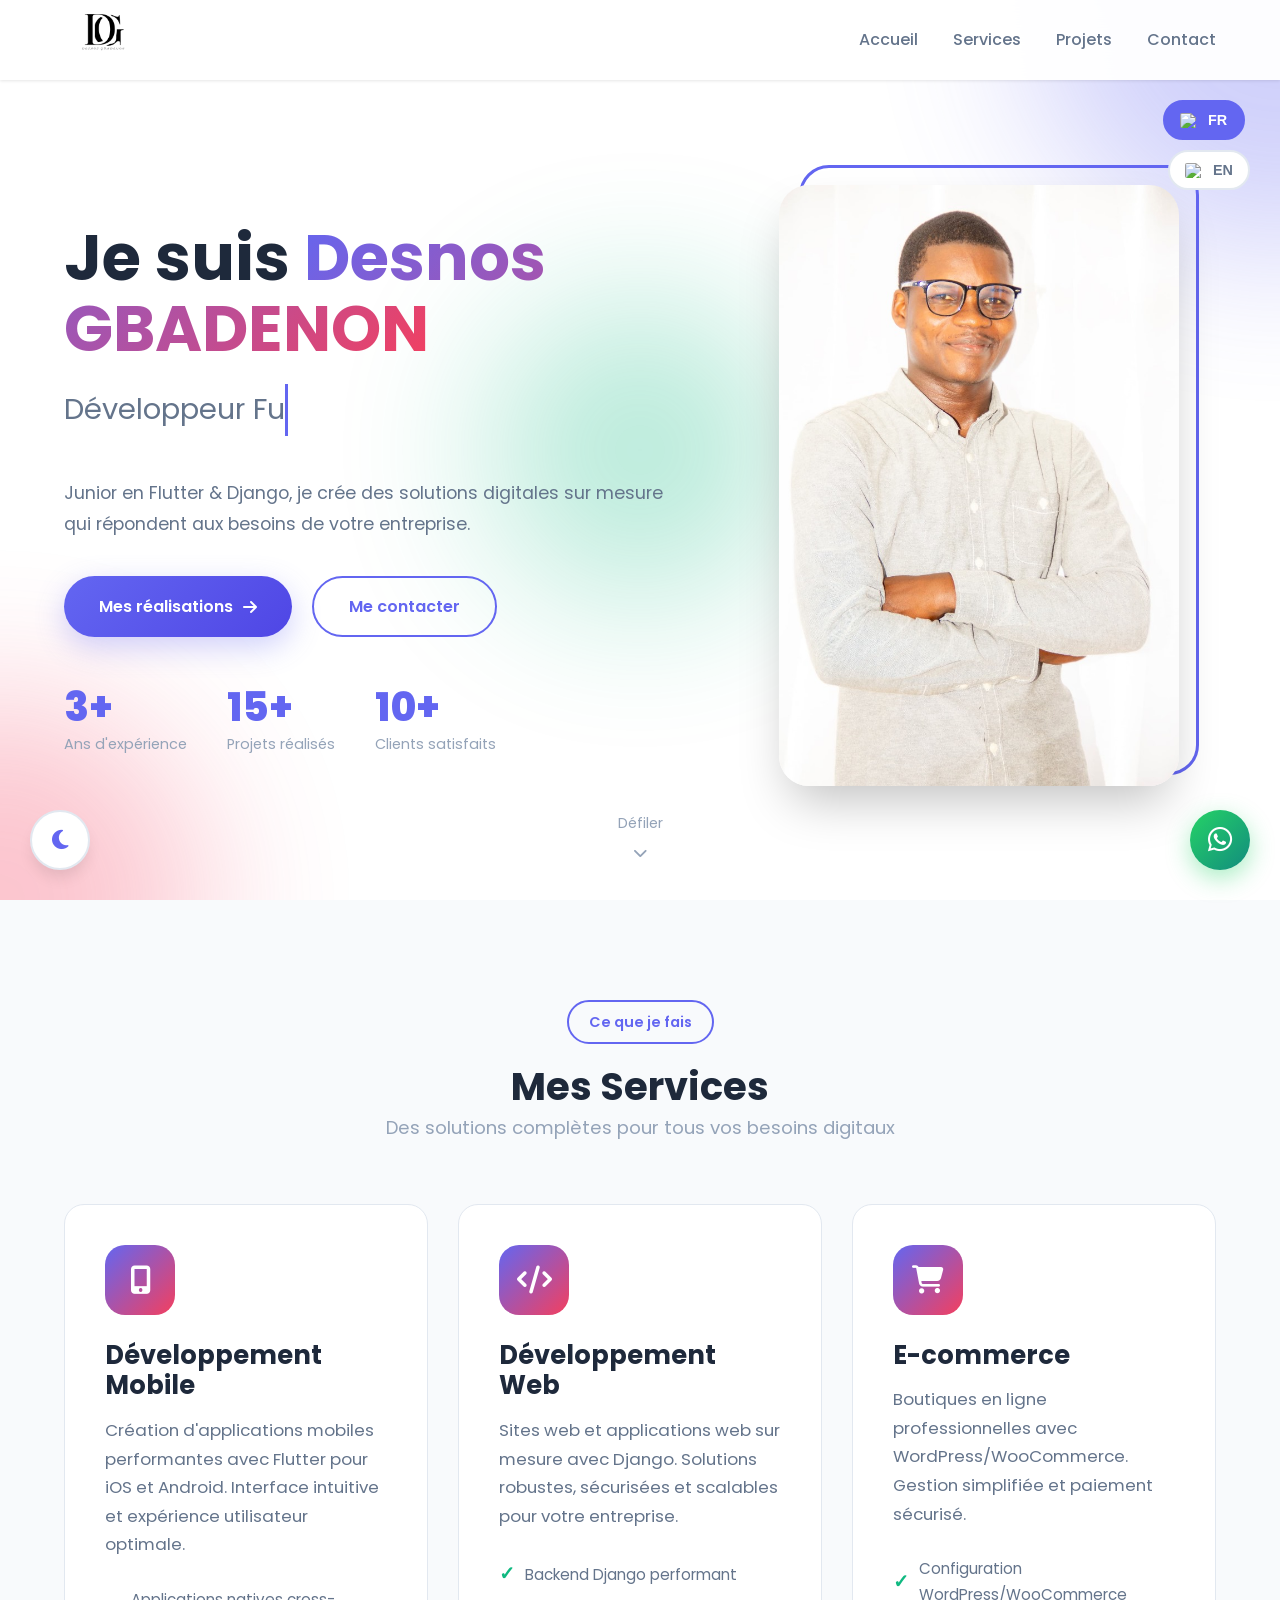
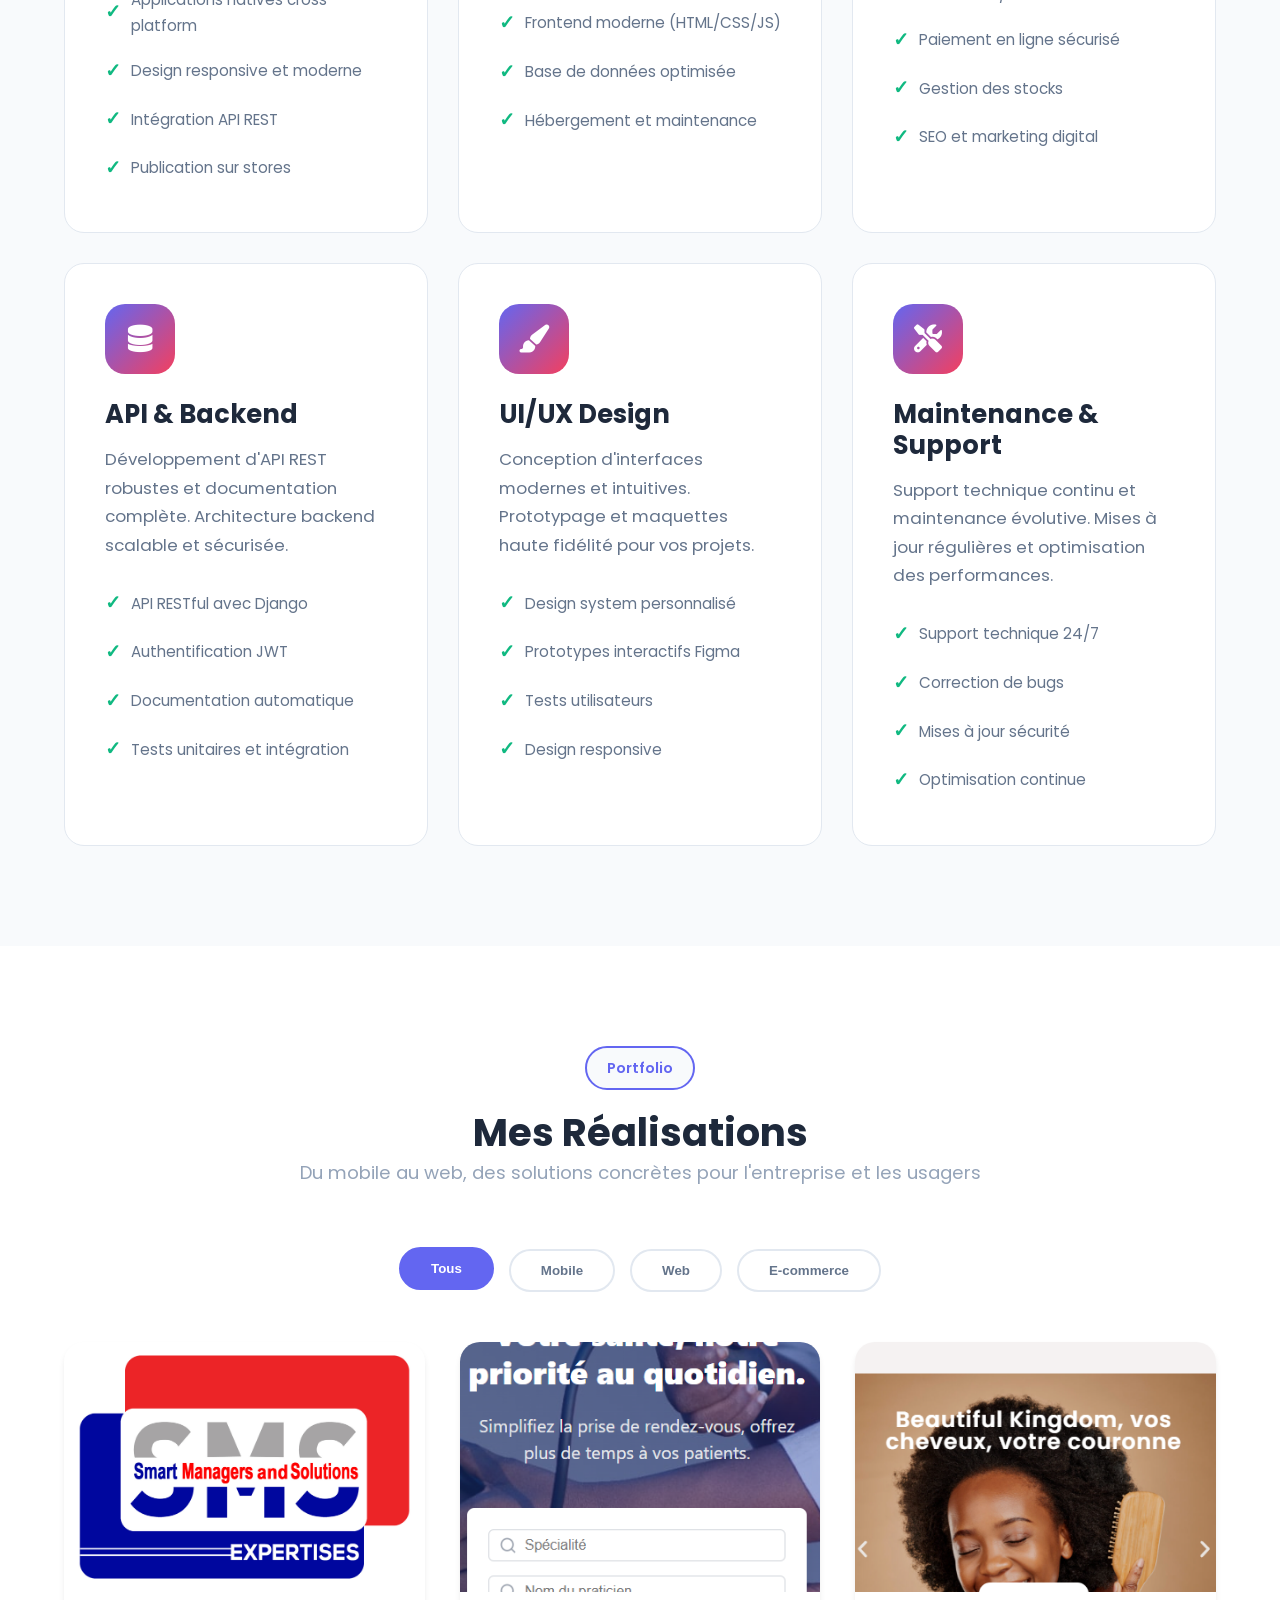
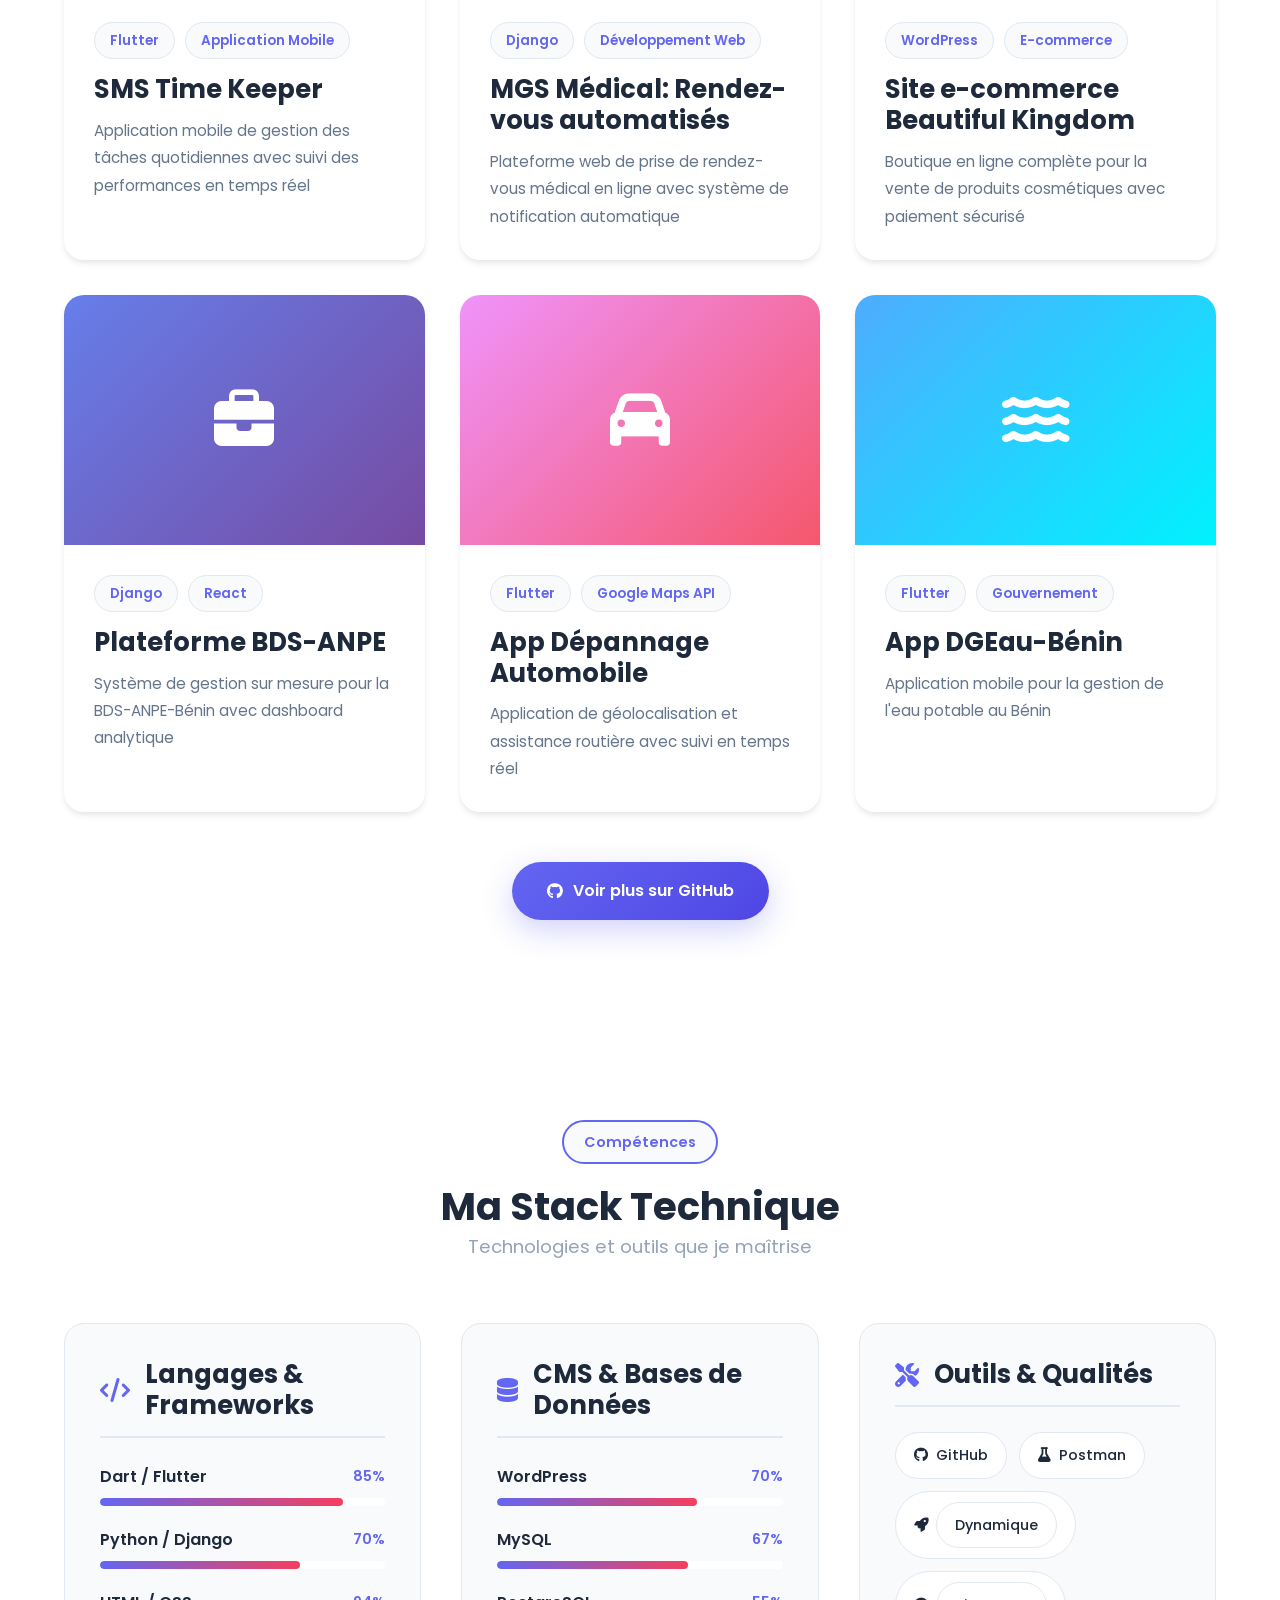
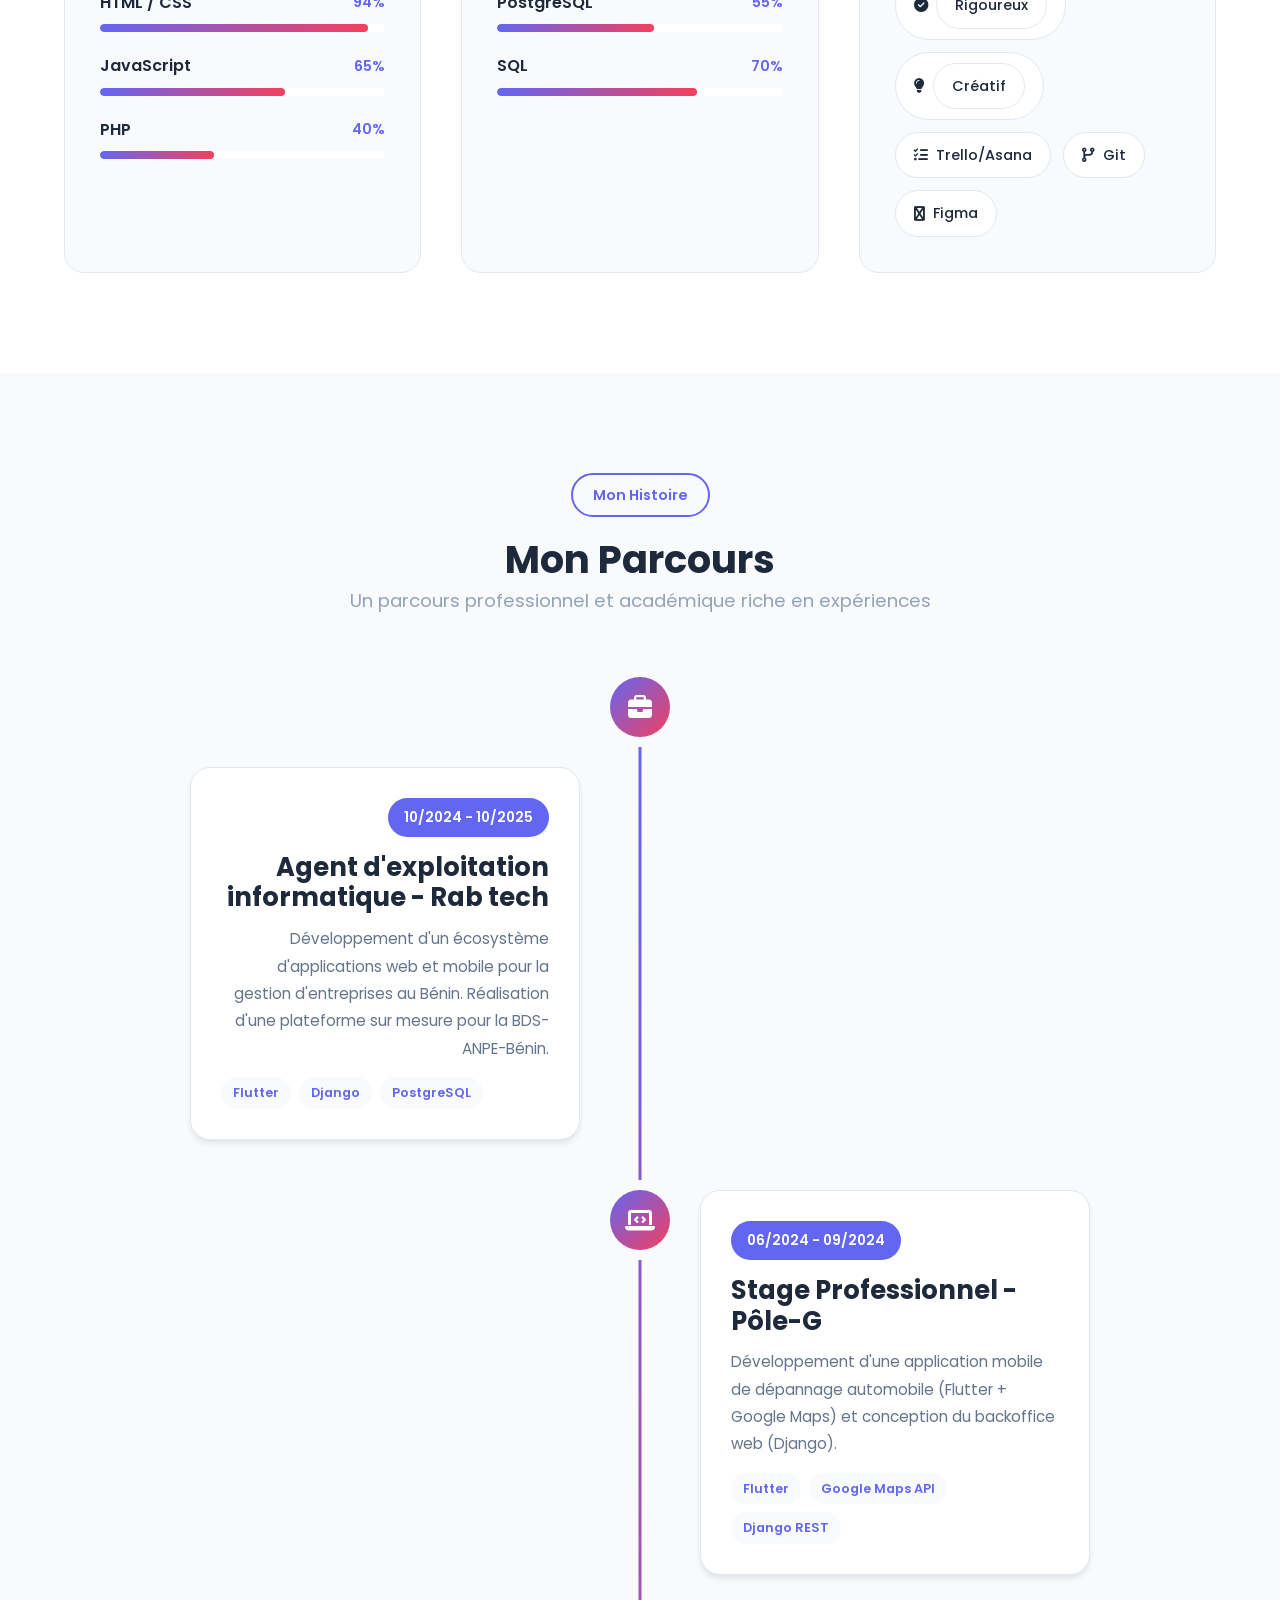
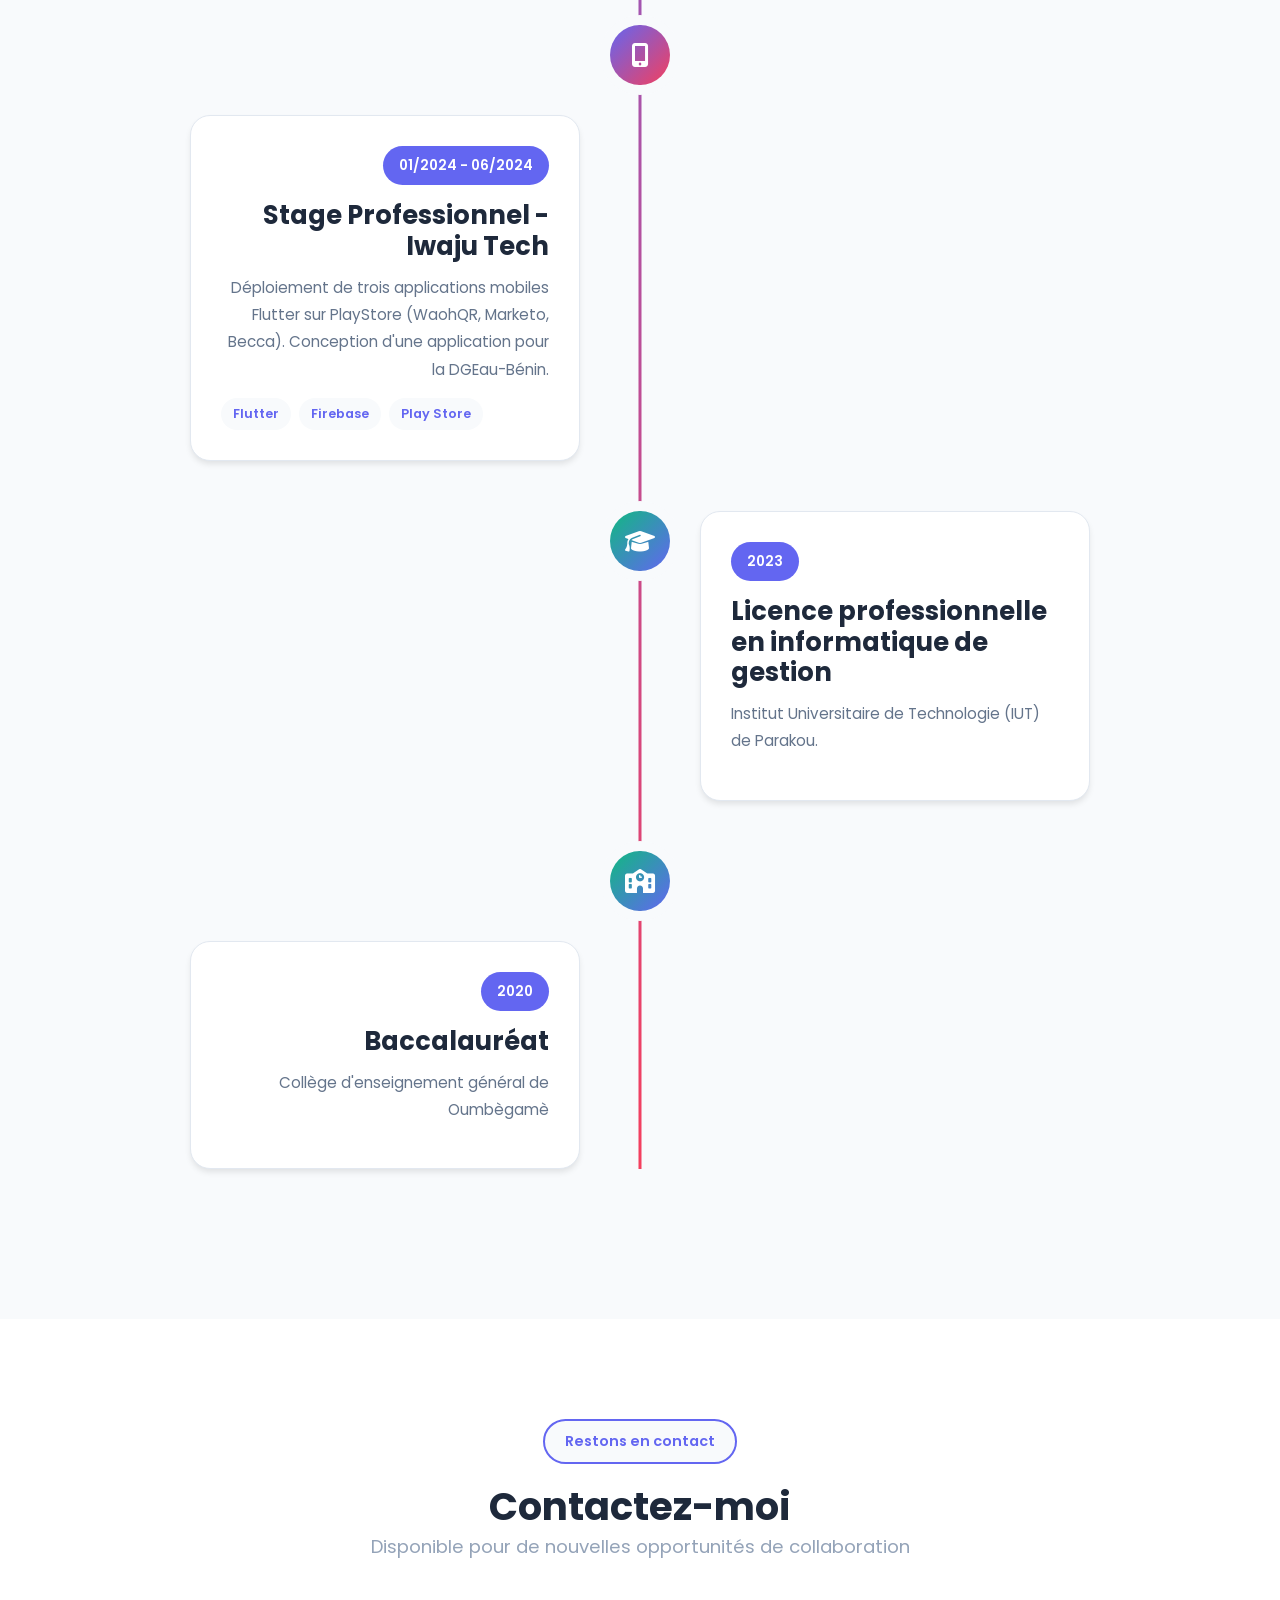
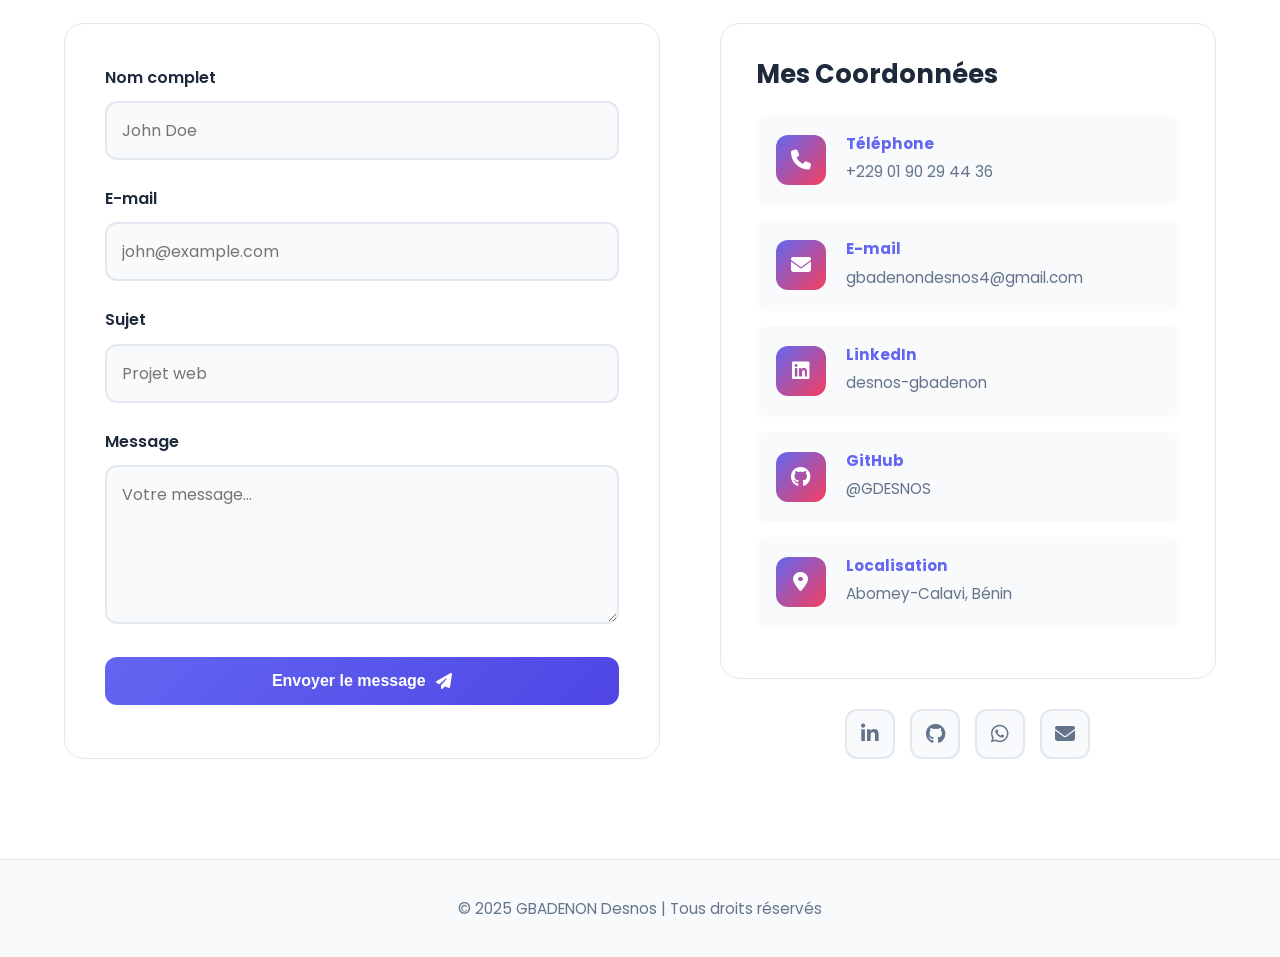
==== commit 69e240c9: "ajout des pages pour le seo pro" ====
--- a/index.html
+++ b/index.html
@@ -6,9 +6,9 @@
     <meta name="description" content="Portfolio de développeur web et mobile spécialisé Flutter, Django, SEO et solutions digitales professionnelles.">
    
     <meta name="twitter:card" content="summary_large_image">
-<meta name="twitter:title" content="Portfolio Développeur Flutter & Django">
-<meta name="twitter:description" content="Découvrez mes projets web et mobile.">
-<meta name="twitter:image" content="https://desnos-gbadenon.vercel.app/images/ma%20photo.jpg">
+    <meta name="twitter:title" content="Portfolio Développeur Flutter & Django">
+    <meta name="twitter:description" content="Découvrez mes projets web et mobile.">
+    <meta name="twitter:image" content="https://desnos-gbadenon.vercel.app/images/ma%20photo.jpg">
     
     <title>GBADENON DESNOS - Portfolio Fullstack & Mobile Developer</title>
     <link rel="stylesheet" href="https://cdn.jsdelivr.net/npm/@fortawesome/fontawesome-free@6.5.1/css/all.min.css">
@@ -16,7 +16,7 @@
     <link rel="preconnect" href="https://fonts.gstatic.com" crossorigin>
     <link rel="icon" type="image/x-icon" href="images/favicon.ico">
     <link href="https://fonts.googleapis.com/css2?family=Poppins:wght@300;400;500;600;700;800&family=Playfair+Display:wght@700;900&display=swap" rel="stylesheet">
-    <link rel="stylesheet" href="style.css">
+    <link rel="stylesheet" href="style.min.css">
 </head>
 <body>
 
@@ -51,12 +51,10 @@
                 <span></span>
             </div>
             <nav class="navbar-onepage">
-                <a href="#accueil" class="nav-link" data-fr="Accueil" data-en="Home">Accueil</a>
-                <a href="#services" class="nav-link" data-fr="Services" data-en="Services">Services</a>
-                <a href="#projets" class="nav-link" data-fr="Projets" data-en="Projects">Projets</a>
-                <a href="#expertise" class="nav-link" data-fr="Expertise" data-en="Expertise">Expertise</a>
-                <a href="#parcours" class="nav-link" data-fr="Parcours" data-en="Journey">Parcours</a>
-                <a href="#contact" class="nav-link" data-fr="Contact" data-en="Contact">Contact</a>
+                <a href="index.html" class="nav-link" data-fr="Accueil" data-en="Home">Accueil</a>
+                <a href="services.html" class="nav-link" data-fr="Services" data-en="Services">Services</a>
+                <a href="projets.html" class="nav-link" data-fr="Projets" data-en="Projects">Projets</a>
+                <a href="contact.html" class="nav-link" data-fr="Contact" data-en="Contact">Contact</a>
             </nav>
         </div>
     </header>
--- a/style.min.css
+++ b/style.min.css
@@ -0,0 +1 @@
+:root{--primary-color:#6366f1;--primary-dark:#4f46e5;--primary-light:#818cf8;--secondary-color:#f43f5e;--accent-color:#10b981;--bg-primary:#fff;--bg-secondary:#f8fafc;--bg-card:#fff;--bg-gradient:linear-gradient(135deg,#667eea,#764ba2);--text-primary:#1e293b;--text-secondary:#64748b;--text-tertiary:#94a3b8;--border-color:#e2e8f0;--shadow-sm:0 1px 3px 0 rgba(0,0,0,.1);--shadow-md:0 4px 6px -1px rgba(0,0,0,.1);--shadow-lg:0 10px 15px -3px rgba(0,0,0,.1);--shadow-xl:0 20px 25px -5px rgba(0,0,0,.1);--shadow-2xl:0 25px 50px -12px rgba(0,0,0,.25);--transition-fast:0.2s ease;--transition-base:0.3s ease;--transition-slow:0.5s ease;--max-width:1280px;--header-height:80px;--font-primary:"Poppins",-apple-system,BlinkMacSystemFont,"Segoe UI",sans-serif;--font-display:"Playfair Display",serif}body.dark-theme{--bg-primary:#0f172a;--bg-secondary:#1e293b;--bg-card:#1e293b;--text-primary:#f1f5f9;--text-secondary:#cbd5e1;--text-tertiary:#94a3b8;--border-color:#334155;--shadow-sm:0 1px 3px 0 rgba(0,0,0,.3);--shadow-md:0 4px 6px -1px rgba(0,0,0,.4);--shadow-lg:0 10px 15px -3px rgba(0,0,0,.5);--shadow-xl:0 20px 25px -5px rgba(0,0,0,.6);--shadow-2xl:0 25px 50px -12px rgba(0,0,0,.7)}*{box-sizing:border-box;margin:0;padding:0}html{scroll-behavior:smooth}body,html{overflow-x:hidden}body{background-color:var(--bg-primary);color:var(--text-primary);font-family:var(--font-primary);line-height:1.7;transition:background-color var(--transition-base),color var(--transition-base)}::selection{background-color:var(--primary-color);color:#fff}::-webkit-scrollbar{width:10px}::-webkit-scrollbar-track{background:var(--bg-secondary)}::-webkit-scrollbar-thumb{background:var(--primary-color);border-radius:10px}::-webkit-scrollbar-thumb:hover{background:var(--primary-dark)}h1,h2,h3,h4,h5,h6{color:var(--text-primary);font-weight:700;line-height:1.2}h1{font-size:clamp(2.5rem,5vw,4rem)}h2{font-size:clamp(2rem,4vw,3rem)}h3{font-size:clamp(1.75rem,3vw,2.5rem)}h4{font-size:clamp(1.25rem,2vw,1.75rem)}p{color:var(--text-secondary);font-size:1.05rem;line-height:1.8}a{color:var(--primary-color);text-decoration:none;transition:all var(--transition-base)}a:hover{color:var(--primary-dark)}.gradient-text{background:linear-gradient(135deg,var(--primary-color) 0,var(--secondary-color) 100%);-webkit-background-clip:text;-webkit-text-fill-color:transparent;background-clip:text}.section-padding{padding:100px 5%}.section-header{margin-bottom:60px;text-align:center}.section-tag{background:var(--bg-secondary);border:2px solid var(--primary-color);border-radius:50px;color:var(--primary-color);display:inline-block;font-size:.9rem;font-weight:600;margin-bottom:20px;padding:8px 20px}.section-subtitle{color:var(--text-tertiary);font-size:1.15rem;margin:0 auto;max-width:700px}.cta-button,.secondary-button{align-items:center;border:none;border-radius:50px;cursor:pointer;display:inline-flex;font-size:1rem;font-weight:600;gap:10px;overflow:hidden;padding:15px 35px;position:relative;transition:all var(--transition-base)}.cta-button{background:linear-gradient(135deg,var(--primary-color) 0,var(--primary-dark) 100%);box-shadow:0 10px 30px rgba(99,102,241,.3);color:#fff}.cta-button:hover{box-shadow:0 15px 40px rgba(99,102,241,.4);color:#fff;transform:translateY(-3px)}.cta-button:before{background:linear-gradient(90deg,transparent,hsla(0,0%,100%,.2),transparent);content:"";height:100%;left:-100%;position:absolute;top:0;transition:left .5s;width:100%}.cta-button:hover:before{left:100%}.secondary-button{background:transparent;border:2px solid var(--primary-color);color:var(--primary-color)}.secondary-button:hover{background:var(--primary-color);color:#fff;transform:translateY(-3px)}.cta-button-contact{align-items:center;background:linear-gradient(135deg,var(--primary-color) 0,var(--primary-dark) 100%);border:none;border-radius:12px;color:#fff;cursor:pointer;display:flex;font-size:1rem;font-weight:600;gap:10px;justify-content:center;padding:15px;transition:all var(--transition-base);width:100%}.cta-button-contact:hover{box-shadow:0 10px 30px rgba(99,102,241,.4);transform:translateY(-2px)}.whatsapp-float{align-items:center;animation:pulse 2s infinite;background:linear-gradient(135deg,#25d366,#128c7e);border-radius:50%;bottom:30px;box-shadow:0 8px 25px rgba(37,211,102,.4);color:#fff;display:flex;font-size:28px;height:60px;justify-content:center;position:fixed;right:30px;transition:all var(--transition-base);width:60px;z-index:999}.whatsapp-float:hover{box-shadow:0 12px 35px rgba(37,211,102,.6);transform:scale(1.1)}@keyframes pulse{0%,to{box-shadow:0 8px 25px rgba(37,211,102,.4)}50%{box-shadow:0 8px 35px rgba(37,211,102,.7)}}.theme-toggle{align-items:center;background:var(--bg-card);border:2px solid var(--border-color);border-radius:50%;bottom:30px;box-shadow:var(--shadow-lg);color:var(--primary-color);cursor:pointer;display:flex;font-size:22px;height:60px;justify-content:center;left:30px;position:fixed;transition:all var(--transition-base);width:60px;z-index:999}.theme-toggle:hover{background:var(--primary-color);color:#fff;transform:rotate(180deg)}.language-switcher{display:flex;flex-direction:column;gap:10px;position:fixed;right:30px;top:100px;z-index:998}.lang-btn{align-items:center;background:var(--bg-card);border:2px solid var(--border-color);border-radius:50px;color:var(--text-secondary);cursor:pointer;display:flex;font-size:.9rem;font-weight:600;gap:8px;padding:10px 15px;transition:all var(--transition-base)}.lang-btn img{border-radius:2px;height:15px;object-fit:cover;width:20px}.lang-btn.active,.lang-btn:hover{background:var(--primary-color);border-color:var(--primary-color);color:#fff;transform:translateX(-5px)}.header-fixed{backdrop-filter:blur(20px);-webkit-backdrop-filter:blur(20px);background:hsla(0,0%,100%,.95);box-shadow:var(--shadow-sm);left:0;position:fixed;top:0;transition:all var(--transition-base);width:100%;z-index:1000}body.dark-theme .header-fixed{background:rgba(15,23,42,.95)}.header-fixed.scrolled{box-shadow:var(--shadow-md)}.header-content{align-items:center;display:flex;height:var(--header-height);justify-content:space-between;margin:0 auto;max-width:var(--max-width);padding:0 5%}.logo{background:linear-gradient(135deg,var(--primary-color) 0,var(--secondary-color) 100%);-webkit-background-clip:text;font-family:var(--font-display);font-size:1.8rem;font-weight:800;-webkit-text-fill-color:transparent;background-clip:text}.navbar-onepage{align-items:center;display:flex;gap:35px}.nav-link{color:var(--text-secondary);font-weight:500;padding:8px 0;position:relative;transition:all var(--transition-base)}.nav-link:after{background:linear-gradient(135deg,var(--primary-color) 0,var(--secondary-color) 100%);bottom:0;content:"";height:2px;left:0;position:absolute;transition:width var(--transition-base);width:0}.nav-link.active,.nav-link:hover{color:var(--primary-color)}.nav-link.active:after,.nav-link:hover:after{width:100%}.hamburger{cursor:pointer;display:none;flex-direction:column;gap:5px;z-index:1001}.hamburger span{background:var(--primary-color);border-radius:3px;display:block;height:3px;transition:all var(--transition-base);width:28px}.hamburger.active span:first-child{transform:rotate(45deg) translate(8px,8px)}.hamburger.active span:nth-child(2){opacity:0}.hamburger.active span:nth-child(3){transform:rotate(-45deg) translate(8px,-8px)}.hero-section{align-items:center;display:flex;min-height:100vh;overflow:hidden;padding-top:var(--header-height);position:relative}.hero-background{height:100%;left:0;overflow:hidden;position:absolute;top:0;width:100%;z-index:-1}.gradient-orb{animation:float 20s ease-in-out infinite;border-radius:50%;filter:blur(80px);opacity:.3;position:absolute}.orb-1{animation-delay:0s;background:var(--primary-color);height:500px;right:-250px;top:-250px;width:500px}.orb-2{animation-delay:5s;background:var(--secondary-color);bottom:-200px;height:400px;left:-200px;width:400px}.orb-3{animation-delay:10s;background:var(--accent-color);height:300px;left:50%;top:50%;transform:translate(-50%,-50%);width:300px}@keyframes float{0%,to{transform:translate(0) scale(1)}33%{transform:translate(50px,-50px) scale(1.1)}66%{transform:translate(-50px,50px) scale(.9)}}.hero-container{align-items:center;display:grid;gap:60px;grid-template-columns:1.3fr 1fr;margin:0 auto;max-width:var(--max-width);padding:0 5%}.hero-badge{animation:slideInDown .8s ease-out;background:var(--bg-secondary);border:2px solid var(--primary-color);border-radius:50px;color:var(--primary-color);display:inline-block;font-size:.95rem;font-weight:500;margin-bottom:30px;padding:10px 20px}.hero-content h1{line-height:1.1;margin-bottom:20px}.hero-tagline{color:var(--text-secondary);font-size:clamp(1.3rem,2.5vw,1.8rem);margin-bottom:25px;min-height:50px}.typewriter{animation:typing 3s steps(30) infinite,blink .75s step-end infinite;border-right:3px solid var(--primary-color);display:inline-block;overflow:hidden;white-space:nowrap}@keyframes typing{0%,90%,to{width:0}30%,60%{width:100%}}@keyframes blink{50%{border-color:transparent}}.summary-text{font-size:1.1rem;line-height:1.8;margin-bottom:35px;max-width:600px}.hero-cta{gap:20px;margin-bottom:50px}.hero-cta,.hero-stats{display:flex;flex-wrap:wrap}.hero-stats{gap:40px}.stat-item{display:flex;flex-direction:column}.stat-number{color:var(--primary-color);font-size:2.5rem;font-weight:800;line-height:1}.stat-label{color:var(--text-tertiary);font-size:.9rem;margin-top:5px}.hero-image{display:flex;justify-content:center;position:relative}.image-container{max-width:400px;position:relative;width:100%}.image-container img{border-radius:30px;box-shadow:var(--shadow-2xl);position:relative;width:100%;z-index:2}.image-decoration{border:3px solid var(--primary-color);border-radius:30px;height:100%;position:absolute;right:-20px;top:-20px;width:100%;z-index:1}.scroll-indicator{align-items:center;animation:bounce 2s infinite;bottom:40px;color:var(--text-tertiary);display:flex;flex-direction:column;font-size:.9rem;gap:10px;left:50%;position:absolute;transform:translateX(-50%)}@keyframes bounce{0%,to{transform:translateX(-50%) translateY(0)}50%{transform:translateX(-50%) translateY(-10px)}}.services-section{background:var(--bg-secondary)}.services-grid{display:grid;gap:30px;grid-template-columns:repeat(auto-fit,minmax(350px,1fr));margin:0 auto;max-width:var(--max-width)}.service-card{background:var(--bg-card);border:1px solid var(--border-color);border-radius:20px;overflow:hidden;padding:40px;position:relative;transition:all var(--transition-base)}.service-card:before{background:linear-gradient(90deg,var(--primary-color),var(--secondary-color));content:"";height:4px;left:0;position:absolute;top:0;transform:scaleX(0);transition:transform var(--transition-base);width:100%}.service-card:hover{box-shadow:var(--shadow-xl);transform:translateY(-10px)}.service-card:hover:before{transform:scaleX(1)}.service-icon{align-items:center;background:linear-gradient(135deg,var(--primary-color) 0,var(--secondary-color) 100%);border-radius:20px;color:#fff;display:flex;font-size:28px;height:70px;justify-content:center;margin-bottom:25px;width:70px}.service-card h4{color:var(--text-primary);margin-bottom:15px}.service-card p{line-height:1.7;margin-bottom:20px}.service-features{list-style:none;margin-top:20px}.service-features li{align-items:center;color:var(--text-secondary);display:flex;font-size:.95rem;gap:10px;padding:8px 0}.service-features li:before{color:var(--accent-color);content:"✓";font-size:1.2rem;font-weight:700}.project-filters{display:flex;flex-wrap:wrap;gap:15px;justify-content:center;margin-bottom:50px}.filter-btn{background:var(--bg-card);border:2px solid var(--border-color);border-radius:50px;color:var(--text-secondary);cursor:pointer;font-weight:600;padding:12px 30px;transition:all var(--transition-base)}.filter-btn.active,.filter-btn:hover{background:var(--primary-color);border-color:var(--primary-color);color:#fff;transform:translateY(-2px)}.projects-grid-new{display:grid;gap:35px;grid-template-columns:repeat(auto-fill,minmax(350px,1fr));margin:0 auto 50px;max-width:var(--max-width)}.project-card-new{background:var(--bg-card);border-radius:20px;box-shadow:var(--shadow-md);overflow:hidden;transition:all var(--transition-base)}.project-card-new.hidden{display:none}.project-card-new:hover{box-shadow:var(--shadow-xl);transform:translateY(-10px)}.project-image{height:250px;overflow:hidden;position:relative;width:100%}.project-image img{height:100%;object-fit:cover;transition:transform var(--transition-slow);width:100%}.project-card-new:hover .project-image img{transform:scale(1.1)}.project-placeholder{color:#fff;font-size:60px}.project-overlay,.project-placeholder{align-items:center;display:flex;height:100%;justify-content:center;width:100%}.project-overlay{background:rgba(99,102,241,.9);left:0;opacity:0;position:absolute;top:0;transition:opacity var(--transition-base)}.project-card-new:hover .project-overlay{opacity:1}.project-link{align-items:center;background:#fff;border-radius:50%;color:var(--primary-color);display:flex;font-size:24px;height:60px;justify-content:center;transition:all var(--transition-base);width:60px}.project-link:hover{transform:scale(1.1) rotate(1turn)}.coming-soon{background:#fff;border-radius:50px;color:var(--primary-color);font-weight:600;padding:10px 20px}.project-content{padding:30px}.project-tags{display:flex;flex-wrap:wrap;gap:10px;margin-bottom:15px}.tech-tag{background:var(--bg-secondary);border:1px solid var(--border-color);border-radius:50px;color:var(--primary-color);display:inline-block;font-size:.85rem;font-weight:600;padding:6px 15px}.project-content h4{margin-bottom:12px}.project-content p{font-size:.95rem}.section-cta{margin-top:20px;text-align:center}.skills-section{background:var(--bg-card)}.skills-container{display:grid;gap:40px;grid-template-columns:repeat(auto-fit,minmax(350px,1fr));margin:0 auto;max-width:var(--max-width)}.skills-group{background:var(--bg-secondary);border:1px solid var(--border-color);border-radius:20px;padding:35px}.skill-category-header{align-items:center;border-bottom:2px solid var(--border-color);display:flex;gap:15px;margin-bottom:25px;padding-bottom:15px}.skill-category-header i{color:var(--primary-color);font-size:24px}.skill-category-header h4{color:var(--text-primary)}.skills-list{gap:20px}.skill-item,.skills-list{display:flex;flex-direction:column}.skill-item{gap:8px}.skill-info{align-items:center;display:flex;justify-content:space-between}.skill-name{color:var(--text-primary);font-weight:600}.skill-level{color:var(--primary-color);font-size:.9rem;font-weight:600}.skill-bar{background:var(--bg-primary);border-radius:50px;height:8px;overflow:hidden;width:100%}.skill-progress{animation:progressAnimation 2s ease-out;background:linear-gradient(90deg,var(--primary-color),var(--secondary-color));border-radius:50px;height:100%;transition:width 1s ease-out}@keyframes progressAnimation{0%{width:0}}.qualities-cloud{display:flex;flex-wrap:wrap;gap:12px}.qualities-cloud span{align-items:center;background:var(--bg-primary);border:1px solid var(--border-color);border-radius:50px;color:var(--text-primary);display:inline-flex;font-size:.9rem;font-weight:500;gap:8px;padding:10px 18px;transition:all var(--transition-base)}.qualities-cloud span:hover{background:var(--primary-color);color:#fff;transform:translateY(-3px)}.timeline-section{background:var(--bg-secondary)}.timeline-container{margin:0 auto;max-width:900px;position:relative}.timeline-container:before{background:linear-gradient(180deg,var(--primary-color),var(--secondary-color));bottom:0;content:"";left:50%;position:absolute;top:0;transform:translateX(-50%);width:3px}.timeline-item{display:grid;gap:30px;grid-template-columns:1fr auto 1fr;margin-bottom:50px;position:relative}.timeline-item:nth-child(odd) .timeline-content{grid-column:1;text-align:right}.timeline-item:nth-child(2n) .timeline-content{grid-column:3;text-align:left}.timeline-icon{align-items:center;background:linear-gradient(135deg,var(--primary-color),var(--secondary-color));border-radius:50%;box-shadow:0 0 0 10px var(--bg-secondary);color:#fff;display:flex;font-size:24px;grid-column:2;height:60px;justify-content:center;width:60px;z-index:2}.timeline-content{background:var(--bg-card);border:1px solid var(--border-color);border-radius:20px;box-shadow:var(--shadow-md);padding:30px;transition:all var(--transition-base)}.timeline-content:hover{box-shadow:var(--shadow-xl);transform:scale(1.03)}.timeline-date{background:var(--primary-color);border-radius:50px;color:#fff;display:inline-block;font-size:.85rem;font-weight:600;margin-bottom:15px;padding:8px 16px}.timeline-content h4{margin-bottom:12px}.timeline-content p{font-size:.95rem;margin-bottom:15px}.timeline-skills{display:flex;flex-wrap:wrap;gap:8px;justify-content:inherit}.timeline-skills span{background:var(--bg-secondary);border-radius:50px;color:var(--primary-color);font-size:.8rem;font-weight:600;padding:5px 12px}.timeline-item.academic .timeline-icon{background:linear-gradient(135deg,var(--accent-color),var(--primary-color))}.contact-layout{display:grid;gap:60px;grid-template-columns:1.2fr 1fr;margin:0 auto;max-width:var(--max-width)}.contact-form-container{background:var(--bg-card);border:1px solid var(--border-color);border-radius:20px;padding:40px}.form-group{margin-bottom:25px}.form-group label{color:var(--text-primary);display:block;font-weight:600;margin-bottom:10px}.form-group input,.form-group textarea{background:var(--bg-secondary);border:2px solid var(--border-color);border-radius:12px;color:var(--text-primary);font-family:inherit;font-size:1rem;padding:15px;transition:all var(--transition-base);width:100%}.form-group input:focus,.form-group textarea:focus{border-color:var(--primary-color);box-shadow:0 0 0 4px rgba(99,102,241,.1);outline:none}.form-group textarea{min-height:150px;resize:vertical}.contact-info-container{display:flex;flex-direction:column;gap:30px}.contact-details{background:var(--bg-card);border:1px solid var(--border-color);border-radius:20px;padding:35px}.contact-details h4{color:var(--text-primary);margin-bottom:25px}.contact-info-item{align-items:flex-start;background:var(--bg-secondary);border-radius:12px;display:flex;gap:20px;margin-bottom:15px;padding:20px;transition:all var(--transition-base)}.contact-info-item:hover{box-shadow:var(--shadow-md);transform:translateX(10px)}.contact-icon{align-items:center;background:linear-gradient(135deg,var(--primary-color),var(--secondary-color));border-radius:12px;color:#fff;display:flex;flex-shrink:0;font-size:20px;height:50px;justify-content:center;width:50px}.contact-info-content h5{color:var(--primary-color);font-size:.95rem;margin-bottom:5px}.contact-info-content p{font-size:.95rem;margin:0}.contact-info-content a{color:var(--text-secondary)}.contact-info-content a:hover{color:var(--primary-color)}.social-links{gap:15px}.social-link,.social-links{display:flex;justify-content:center}.social-link{align-items:center;background:var(--bg-secondary);border:2px solid var(--border-color);border-radius:12px;color:var(--text-secondary);font-size:20px;height:50px;transition:all var(--transition-base);width:50px}.social-link:hover{background:var(--primary-color);border-color:var(--primary-color);color:#fff;transform:translateY(-5px)}footer{background:var(--bg-secondary);border-top:1px solid var(--border-color);padding:30px 5%}.footer-content{margin:0 auto;max-width:var(--max-width);text-align:center}.footer-content p{font-size:.95rem;margin:5px 0}.footer-tagline{color:var(--primary-color);font-weight:600}@keyframes slideInDown{0%{opacity:0;transform:translateY(-30px)}to{opacity:1;transform:translateY(0)}}.animate-in-down{animation:slideInDown .8s ease-out .2s backwards}.animate-in-right{animation:slideInDown .8s ease-out .4s backwards}.animate-fade-in{animation:slideInDown .8s ease-out .6s backwards}[data-aos]{opacity:0;transition:opacity .6s ease,transform .6s ease}[data-aos].aos-animate{opacity:1}[data-aos=fade-up]{transform:translateY(50px)}[data-aos=fade-up].aos-animate{transform:translateY(0)}[data-aos=fade-right]{transform:translateX(-50px)}[data-aos=fade-right].aos-animate{transform:translateX(0)}[data-aos=fade-left]{transform:translateX(50px)}[data-aos=fade-left].aos-animate{transform:translateX(0)}[data-aos=zoom-in]{transform:scale(.8)}[data-aos=zoom-in].aos-animate{transform:scale(1)}@media (max-width:1024px){.timeline-container:before{left:30px}.timeline-item{grid-template-columns:auto 1fr}.timeline-item:nth-child(2n) .timeline-content,.timeline-item:nth-child(odd) .timeline-content{grid-column:2;text-align:left}.timeline-icon{grid-column:1}.timeline-skills{justify-content:flex-start}}@media (max-width:768px){:root{--header-height:70px}.hamburger{display:flex}.navbar-onepage{align-items:flex-start;background:var(--bg-card);box-shadow:var(--shadow-2xl);flex-direction:column;gap:25px;height:100vh;max-width:300px;padding:100px 30px;position:fixed;right:-100%;top:0;transition:right var(--transition-base);width:80%}.navbar-onepage.active{right:0}.nav-link{font-size:1.2rem}.language-switcher{right:20px;top:90px}.theme-toggle,.whatsapp-float{font-size:22px;height:50px;width:50px}.whatsapp-float{bottom:20px;right:20px}.theme-toggle{bottom:20px;left:20px}.section-padding{padding:60px 5%}.hero-container{gap:40px;grid-template-columns:1fr;text-align:center}.hero-content{order:2}.hero-image{order:1}.image-container{max-width:300px}.hero-cta,.hero-stats{justify-content:center}.contact-layout,.projects-grid-new,.services-grid,.skills-container{grid-template-columns:1fr}h1{font-size:2rem}h2{font-size:1.75rem}h3{font-size:1.5rem}}@media (max-width:480px){.section-padding{padding:40px 20px}.hero-badge{font-size:.85rem;padding:8px 16px}.stat-number{font-size:2rem}.contact-details,.contact-form-container,.service-card,.skills-group{padding:25px}.project-filters{gap:10px}.filter-btn{font-size:.9rem;padding:10px 20px}}@media print{.hamburger,.language-switcher,.scroll-indicator,.theme-toggle,.whatsapp-float{display:none!important}}
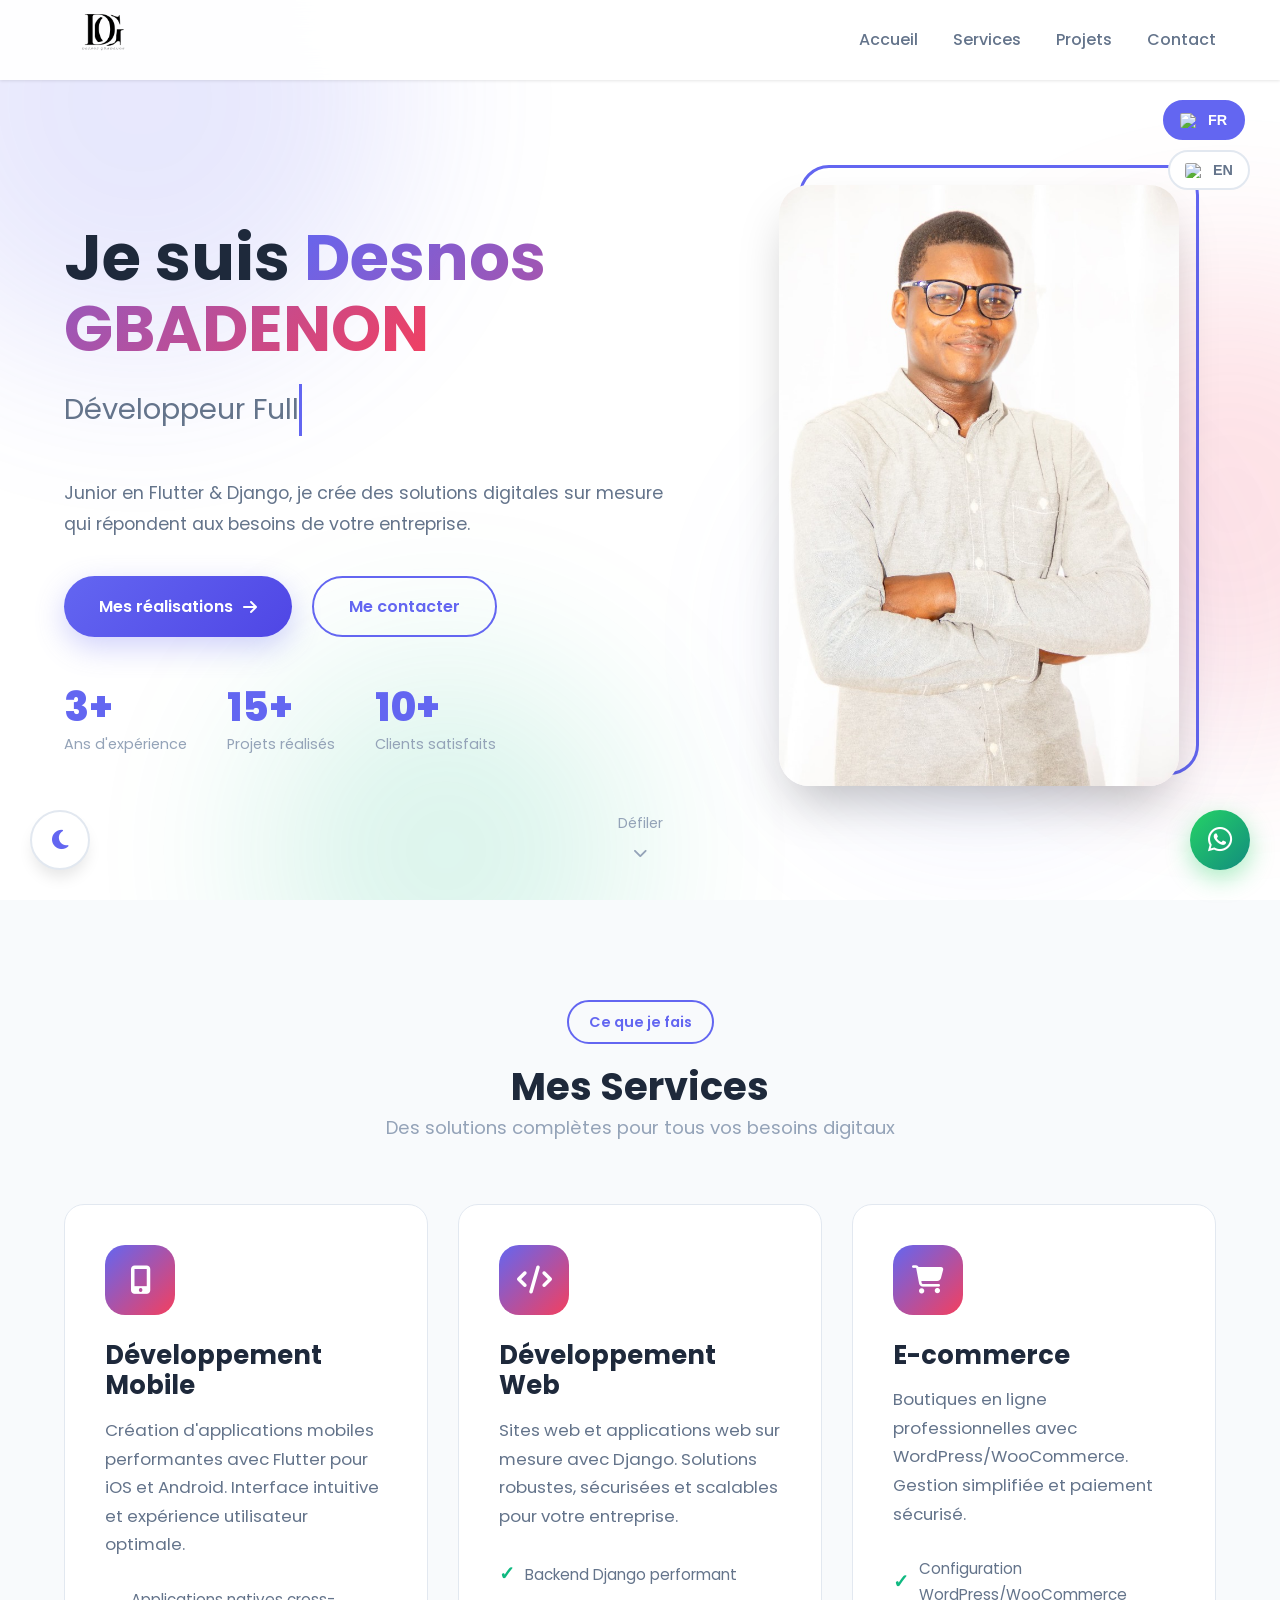
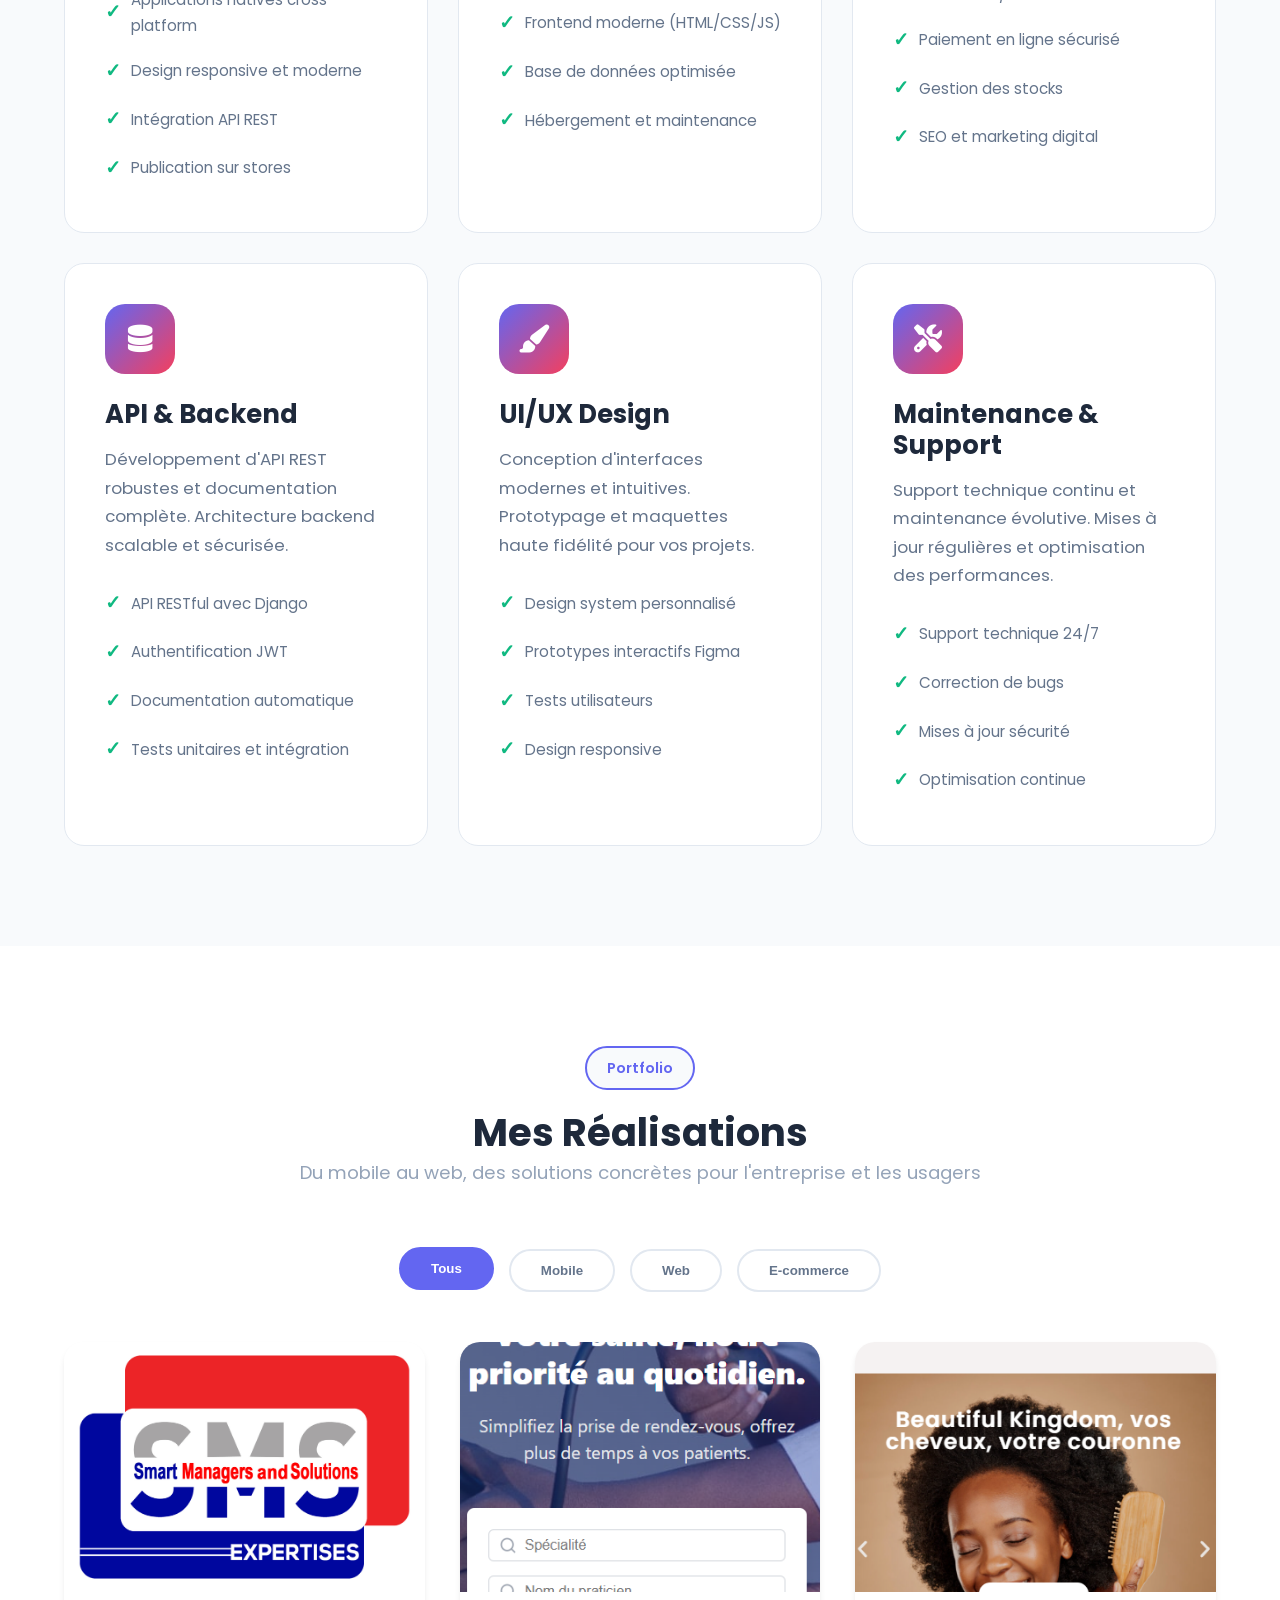
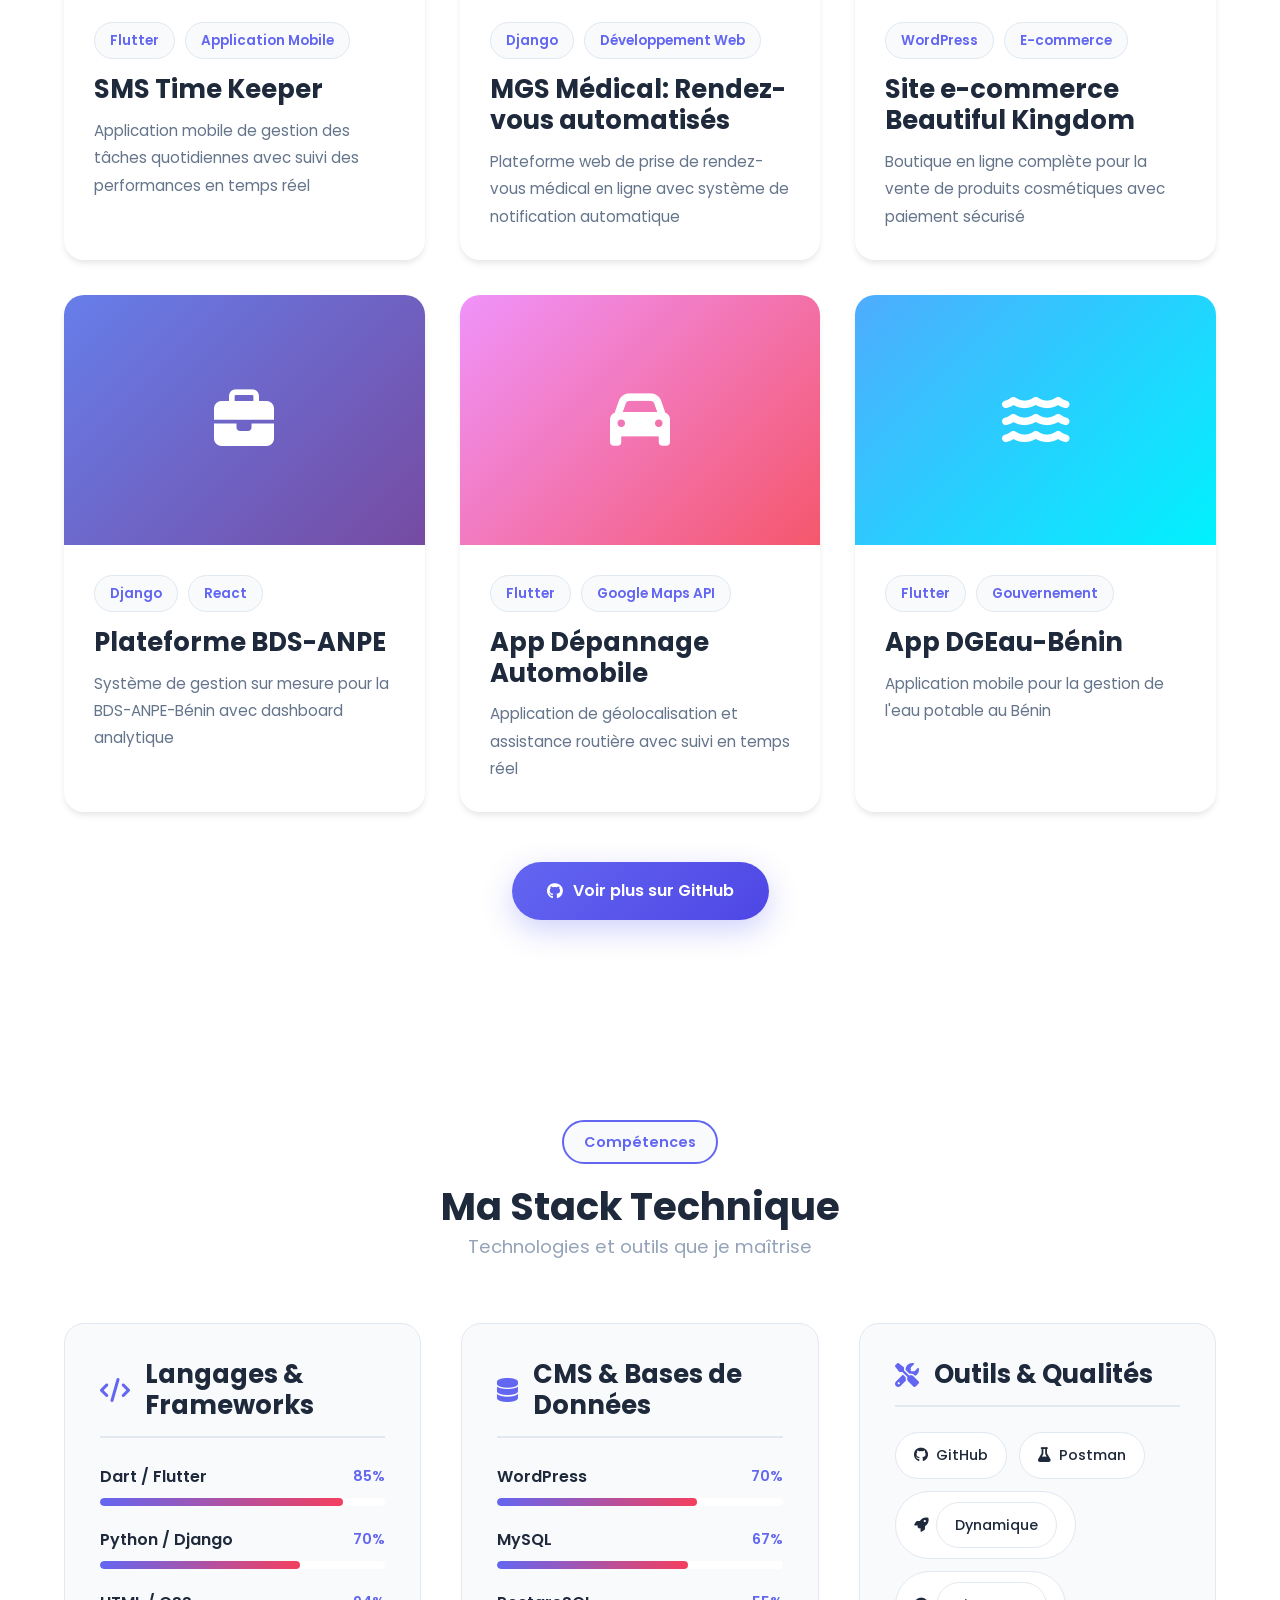
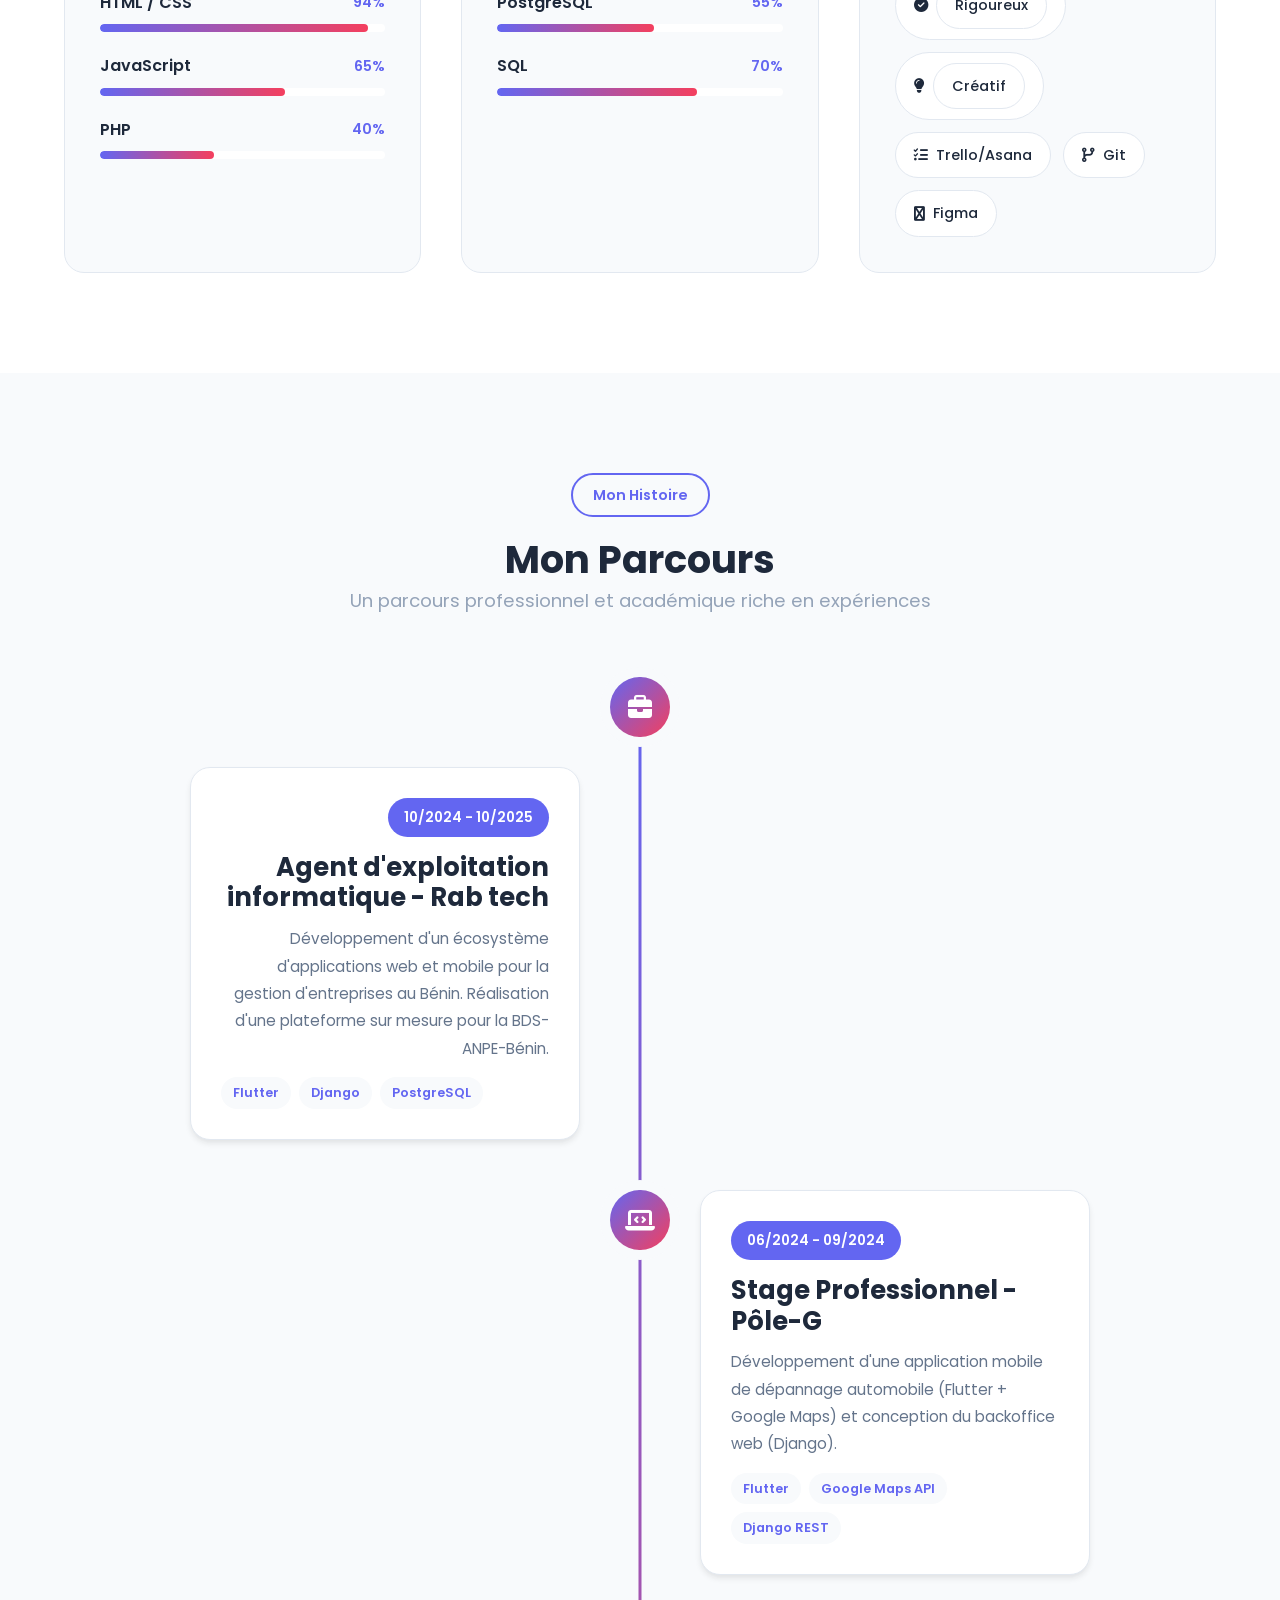
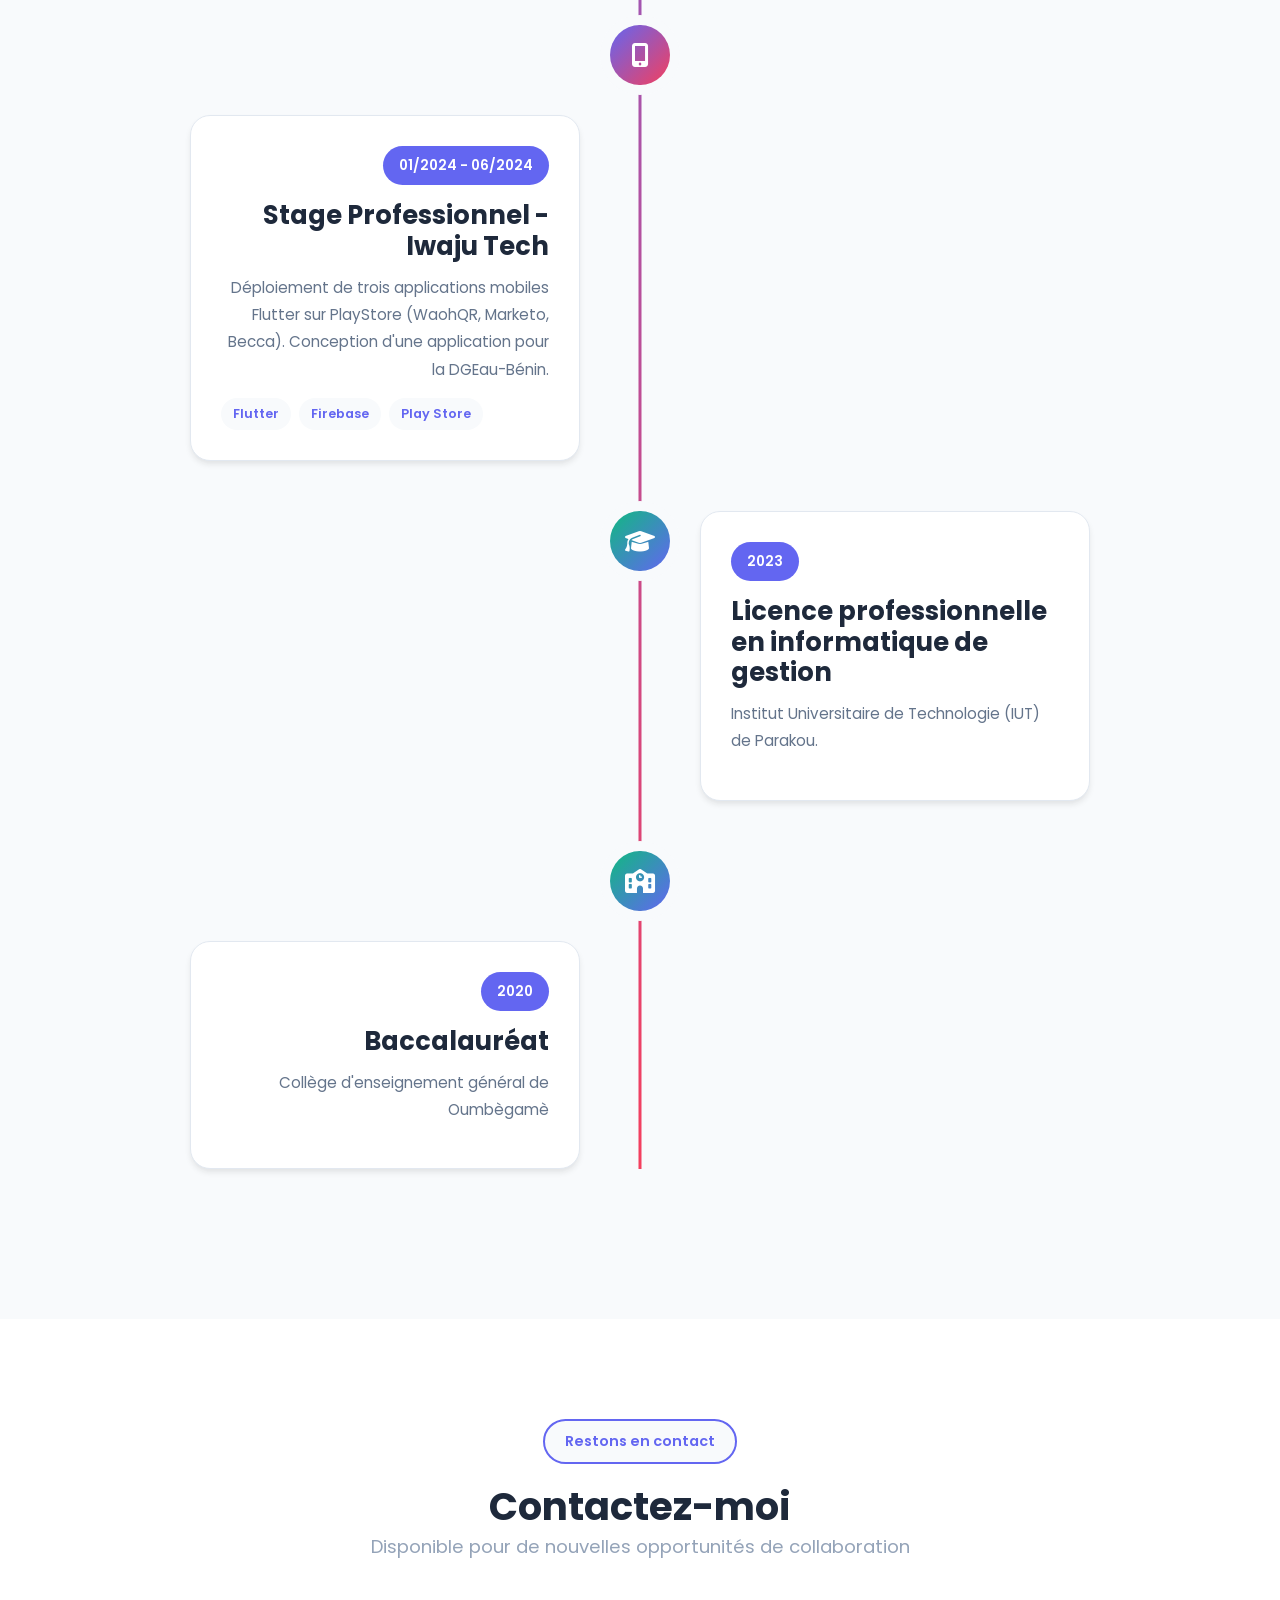
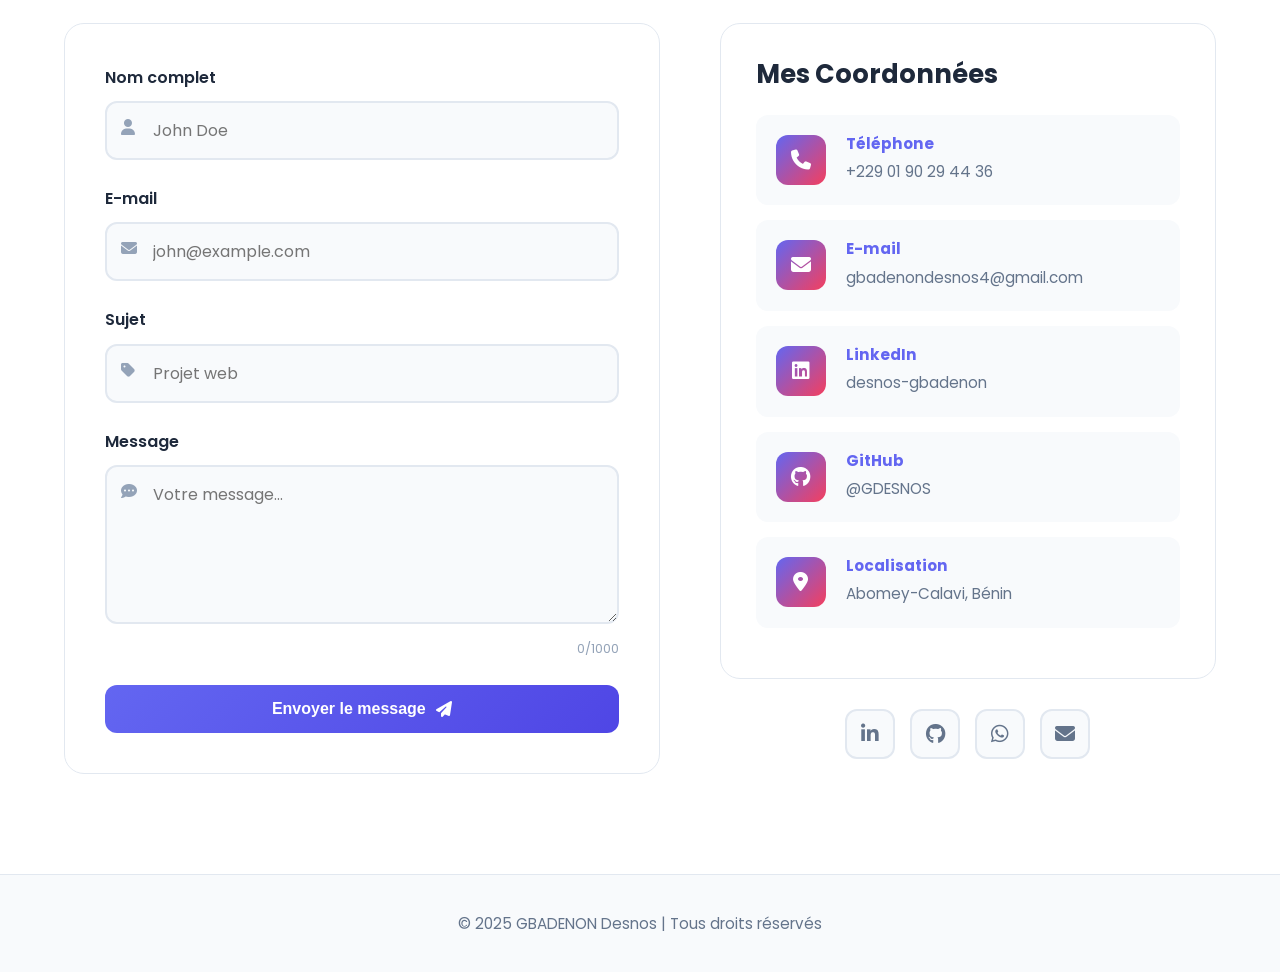
==== commit fcaf8f7f: "refonte du portfolio, mise en place de loading, envoie des formulaire de contact sur mon mail, et au" ====
--- a/index.html
+++ b/index.html
@@ -10,7 +10,7 @@
     <meta name="twitter:description" content="Découvrez mes projets web et mobile.">
     <meta name="twitter:image" content="https://desnos-gbadenon.vercel.app/images/ma%20photo.jpg">
     
-    <title>GBADENON DESNOS - Portfolio Fullstack & Mobile Developer</title>
+    <title>GBADENON DESNOS - Portfolio Développeur web & Mobile FullStack</title>
     <link rel="stylesheet" href="https://cdn.jsdelivr.net/npm/@fortawesome/fontawesome-free@6.5.1/css/all.min.css">
     <link rel="preconnect" href="https://fonts.googleapis.com">
     <link rel="preconnect" href="https://fonts.gstatic.com" crossorigin>
@@ -19,6 +19,23 @@
     <link rel="stylesheet" href="style.min.css">
 </head>
 <body>
+
+    <!-- Page Loader -->
+    <div id="page-loader" aria-hidden="true">
+        <div class="loader-ring">
+            <img src="images/mon_logo.png" alt="" class="loader-logo">
+        </div>
+        <span class="loader-text" data-fr="Chargement" data-en="Loading">Chargement</span>
+    </div>
+    <noscript><style>#page-loader{display:none}</style></noscript>
+
+    <!-- Ambient animated background -->
+    <div class="ambient-bg" aria-hidden="true">
+        <span class="ambient-orb o1"></span>
+        <span class="ambient-orb o2"></span>
+        <span class="ambient-orb o3"></span>
+        <span class="ambient-orb o4"></span>
+    </div>
 
     <!-- WhatsApp Floating Button -->
     <a href="https://wa.me/+2290190294436" class="whatsapp-float" target="_blank" aria-label="Contact via WhatsApp">
@@ -51,7 +68,7 @@
                 <span></span>
             </div>
             <nav class="navbar-onepage">
-                <a href="index.html" class="nav-link" data-fr="Accueil" data-en="Home">Accueil</a>
+                <a href="index.html"  class="nav-link" data-fr="Accueil" data-en="Home">Accueil</a>
                 <a href="services.html" class="nav-link" data-fr="Services" data-en="Services">Services</a>
                 <a href="projets.html" class="nav-link" data-fr="Projets" data-en="Projects">Projets</a>
                 <a href="contact.html" class="nav-link" data-fr="Contact" data-en="Contact">Contact</a>
@@ -63,11 +80,6 @@
 
         <!-- Hero Section -->
         <section id="accueil" class="hero-section">
-            <div class="hero-background">
-                <div class="gradient-orb orb-1"></div>
-                <div class="gradient-orb orb-2"></div>
-                <div class="gradient-orb orb-3"></div>
-            </div>
             <div class="hero-container">
                 <div class="hero-content">
                    
@@ -118,6 +130,17 @@
             </div>
         </section>
 
+        <!-- 
+        Mes sevices sont : 
+        Developpement application web avec django
+        Application mobile avec flutter (systeme de notifications, systeme de paiement,  des graphiques, telechargement de fichiers, mode offline, google maps)
+        API Rest avec django
+        site vitrine pour votre marque 
+        site web avec wordpress + SEO
+        Refonte appli flutter
+        Integration d'api en flutter 
+        -->
+
         <!-- Services Section -->
         <section id="services" class="services-section section-padding">
             <div class="section-header">
@@ -227,6 +250,22 @@
             </div>
         </section>
 
+
+        <!-- 
+        Projets realises
+
+        gestion de contrats = django
+        influenceurMarket = Dart
+        portfolio = html css et js
+        koAfrica = PHP
+        Time keeper = Dart
+        MGS Medical = Django
+        Beautiful kingdom = wordpress
+        Skybook = django
+
+        -->
+
+        <!--  Cree une novelle section pour les temoignages des clients  -->
         <!-- Projects Section -->
         <section id="projets" class="projects-section section-padding">
             <div class="section-header">
@@ -621,23 +660,43 @@
 
             <div class="contact-layout">
                 <div class="contact-form-container" data-aos="fade-right">
-                    <form class="contact-form" id="contactForm">
+                    <form class="contact-form" id="contactForm" novalidate>
                         <div class="form-group">
                             <label for="name" data-fr="Nom complet" data-en="Full name">Nom complet</label>
-                            <input type="text" id="name" placeholder="John Doe" required>
+                            <div class="input-icon-group">
+                                <i class="fas fa-user"></i>
+                                <input type="text" id="name" name="name" placeholder="John Doe" required>
+                            </div>
                         </div>
                         <div class="form-group">
                             <label for="email" data-fr="E-mail" data-en="Email">E-mail</label>
-                            <input type="email" id="email" placeholder="john@example.com" required>
+                            <div class="input-icon-group">
+                                <i class="fas fa-envelope"></i>
+                                <input type="email" id="email" name="email" placeholder="john@example.com" required>
+                            </div>
                         </div>
                         <div class="form-group">
                             <label for="subject" data-fr="Sujet" data-en="Subject">Sujet</label>
-                            <input type="text" id="subject" placeholder="Projet web" required>
+                            <div class="input-icon-group">
+                                <i class="fas fa-tag"></i>
+                                <input type="text" id="subject" name="subject" placeholder="Projet web" required>
+                            </div>
                         </div>
                         <div class="form-group">
                             <label for="message" data-fr="Message" data-en="Message">Message</label>
-                            <textarea id="message" rows="5" placeholder="Votre message..." required></textarea>
-                        </div>
+                            <div class="input-icon-group">
+                                <i class="fas fa-comment-dots"></i>
+                                <textarea id="message" name="message" rows="5" placeholder="Votre message..." required maxlength="1000"></textarea>
+                            </div>
+                            <span class="char-counter"><span id="messageCount">0</span>/1000</span>
+                        </div>
+
+                        <input type="hidden" name="_subject" value="Nouveau message depuis le portfolio">
+                        <input type="hidden" name="_template" value="table">
+                        <input type="hidden" name="_captcha" value="false">
+                        <input type="hidden" name="_replyto" value="">
+                        <input type="text" name="_honey" class="hp-field" tabindex="-1" autocomplete="off">
+
                         <button type="submit" class="cta-button-contact">
                             <span data-fr="Envoyer le message" data-en="Send message">Envoyer le message</span>
                             <i class="fas fa-paper-plane"></i>
--- a/style.min.css
+++ b/style.min.css
@@ -1 +1,25 @@
-:root{--primary-color:#6366f1;--primary-dark:#4f46e5;--primary-light:#818cf8;--secondary-color:#f43f5e;--accent-color:#10b981;--bg-primary:#fff;--bg-secondary:#f8fafc;--bg-card:#fff;--bg-gradient:linear-gradient(135deg,#667eea,#764ba2);--text-primary:#1e293b;--text-secondary:#64748b;--text-tertiary:#94a3b8;--border-color:#e2e8f0;--shadow-sm:0 1px 3px 0 rgba(0,0,0,.1);--shadow-md:0 4px 6px -1px rgba(0,0,0,.1);--shadow-lg:0 10px 15px -3px rgba(0,0,0,.1);--shadow-xl:0 20px 25px -5px rgba(0,0,0,.1);--shadow-2xl:0 25px 50px -12px rgba(0,0,0,.25);--transition-fast:0.2s ease;--transition-base:0.3s ease;--transition-slow:0.5s ease;--max-width:1280px;--header-height:80px;--font-primary:"Poppins",-apple-system,BlinkMacSystemFont,"Segoe UI",sans-serif;--font-display:"Playfair Display",serif}body.dark-theme{--bg-primary:#0f172a;--bg-secondary:#1e293b;--bg-card:#1e293b;--text-primary:#f1f5f9;--text-secondary:#cbd5e1;--text-tertiary:#94a3b8;--border-color:#334155;--shadow-sm:0 1px 3px 0 rgba(0,0,0,.3);--shadow-md:0 4px 6px -1px rgba(0,0,0,.4);--shadow-lg:0 10px 15px -3px rgba(0,0,0,.5);--shadow-xl:0 20px 25px -5px rgba(0,0,0,.6);--shadow-2xl:0 25px 50px -12px rgba(0,0,0,.7)}*{box-sizing:border-box;margin:0;padding:0}html{scroll-behavior:smooth}body,html{overflow-x:hidden}body{background-color:var(--bg-primary);color:var(--text-primary);font-family:var(--font-primary);line-height:1.7;transition:background-color var(--transition-base),color var(--transition-base)}::selection{background-color:var(--primary-color);color:#fff}::-webkit-scrollbar{width:10px}::-webkit-scrollbar-track{background:var(--bg-secondary)}::-webkit-scrollbar-thumb{background:var(--primary-color);border-radius:10px}::-webkit-scrollbar-thumb:hover{background:var(--primary-dark)}h1,h2,h3,h4,h5,h6{color:var(--text-primary);font-weight:700;line-height:1.2}h1{font-size:clamp(2.5rem,5vw,4rem)}h2{font-size:clamp(2rem,4vw,3rem)}h3{font-size:clamp(1.75rem,3vw,2.5rem)}h4{font-size:clamp(1.25rem,2vw,1.75rem)}p{color:var(--text-secondary);font-size:1.05rem;line-height:1.8}a{color:var(--primary-color);text-decoration:none;transition:all var(--transition-base)}a:hover{color:var(--primary-dark)}.gradient-text{background:linear-gradient(135deg,var(--primary-color) 0,var(--secondary-color) 100%);-webkit-background-clip:text;-webkit-text-fill-color:transparent;background-clip:text}.section-padding{padding:100px 5%}.section-header{margin-bottom:60px;text-align:center}.section-tag{background:var(--bg-secondary);border:2px solid var(--primary-color);border-radius:50px;color:var(--primary-color);display:inline-block;font-size:.9rem;font-weight:600;margin-bottom:20px;padding:8px 20px}.section-subtitle{color:var(--text-tertiary);font-size:1.15rem;margin:0 auto;max-width:700px}.cta-button,.secondary-button{align-items:center;border:none;border-radius:50px;cursor:pointer;display:inline-flex;font-size:1rem;font-weight:600;gap:10px;overflow:hidden;padding:15px 35px;position:relative;transition:all var(--transition-base)}.cta-button{background:linear-gradient(135deg,var(--primary-color) 0,var(--primary-dark) 100%);box-shadow:0 10px 30px rgba(99,102,241,.3);color:#fff}.cta-button:hover{box-shadow:0 15px 40px rgba(99,102,241,.4);color:#fff;transform:translateY(-3px)}.cta-button:before{background:linear-gradient(90deg,transparent,hsla(0,0%,100%,.2),transparent);content:"";height:100%;left:-100%;position:absolute;top:0;transition:left .5s;width:100%}.cta-button:hover:before{left:100%}.secondary-button{background:transparent;border:2px solid var(--primary-color);color:var(--primary-color)}.secondary-button:hover{background:var(--primary-color);color:#fff;transform:translateY(-3px)}.cta-button-contact{align-items:center;background:linear-gradient(135deg,var(--primary-color) 0,var(--primary-dark) 100%);border:none;border-radius:12px;color:#fff;cursor:pointer;display:flex;font-size:1rem;font-weight:600;gap:10px;justify-content:center;padding:15px;transition:all var(--transition-base);width:100%}.cta-button-contact:hover{box-shadow:0 10px 30px rgba(99,102,241,.4);transform:translateY(-2px)}.whatsapp-float{align-items:center;animation:pulse 2s infinite;background:linear-gradient(135deg,#25d366,#128c7e);border-radius:50%;bottom:30px;box-shadow:0 8px 25px rgba(37,211,102,.4);color:#fff;display:flex;font-size:28px;height:60px;justify-content:center;position:fixed;right:30px;transition:all var(--transition-base);width:60px;z-index:999}.whatsapp-float:hover{box-shadow:0 12px 35px rgba(37,211,102,.6);transform:scale(1.1)}@keyframes pulse{0%,to{box-shadow:0 8px 25px rgba(37,211,102,.4)}50%{box-shadow:0 8px 35px rgba(37,211,102,.7)}}.theme-toggle{align-items:center;background:var(--bg-card);border:2px solid var(--border-color);border-radius:50%;bottom:30px;box-shadow:var(--shadow-lg);color:var(--primary-color);cursor:pointer;display:flex;font-size:22px;height:60px;justify-content:center;left:30px;position:fixed;transition:all var(--transition-base);width:60px;z-index:999}.theme-toggle:hover{background:var(--primary-color);color:#fff;transform:rotate(180deg)}.language-switcher{display:flex;flex-direction:column;gap:10px;position:fixed;right:30px;top:100px;z-index:998}.lang-btn{align-items:center;background:var(--bg-card);border:2px solid var(--border-color);border-radius:50px;color:var(--text-secondary);cursor:pointer;display:flex;font-size:.9rem;font-weight:600;gap:8px;padding:10px 15px;transition:all var(--transition-base)}.lang-btn img{border-radius:2px;height:15px;object-fit:cover;width:20px}.lang-btn.active,.lang-btn:hover{background:var(--primary-color);border-color:var(--primary-color);color:#fff;transform:translateX(-5px)}.header-fixed{backdrop-filter:blur(20px);-webkit-backdrop-filter:blur(20px);background:hsla(0,0%,100%,.95);box-shadow:var(--shadow-sm);left:0;position:fixed;top:0;transition:all var(--transition-base);width:100%;z-index:1000}body.dark-theme .header-fixed{background:rgba(15,23,42,.95)}.header-fixed.scrolled{box-shadow:var(--shadow-md)}.header-content{align-items:center;display:flex;height:var(--header-height);justify-content:space-between;margin:0 auto;max-width:var(--max-width);padding:0 5%}.logo{background:linear-gradient(135deg,var(--primary-color) 0,var(--secondary-color) 100%);-webkit-background-clip:text;font-family:var(--font-display);font-size:1.8rem;font-weight:800;-webkit-text-fill-color:transparent;background-clip:text}.navbar-onepage{align-items:center;display:flex;gap:35px}.nav-link{color:var(--text-secondary);font-weight:500;padding:8px 0;position:relative;transition:all var(--transition-base)}.nav-link:after{background:linear-gradient(135deg,var(--primary-color) 0,var(--secondary-color) 100%);bottom:0;content:"";height:2px;left:0;position:absolute;transition:width var(--transition-base);width:0}.nav-link.active,.nav-link:hover{color:var(--primary-color)}.nav-link.active:after,.nav-link:hover:after{width:100%}.hamburger{cursor:pointer;display:none;flex-direction:column;gap:5px;z-index:1001}.hamburger span{background:var(--primary-color);border-radius:3px;display:block;height:3px;transition:all var(--transition-base);width:28px}.hamburger.active span:first-child{transform:rotate(45deg) translate(8px,8px)}.hamburger.active span:nth-child(2){opacity:0}.hamburger.active span:nth-child(3){transform:rotate(-45deg) translate(8px,-8px)}.hero-section{align-items:center;display:flex;min-height:100vh;overflow:hidden;padding-top:var(--header-height);position:relative}.hero-background{height:100%;left:0;overflow:hidden;position:absolute;top:0;width:100%;z-index:-1}.gradient-orb{animation:float 20s ease-in-out infinite;border-radius:50%;filter:blur(80px);opacity:.3;position:absolute}.orb-1{animation-delay:0s;background:var(--primary-color);height:500px;right:-250px;top:-250px;width:500px}.orb-2{animation-delay:5s;background:var(--secondary-color);bottom:-200px;height:400px;left:-200px;width:400px}.orb-3{animation-delay:10s;background:var(--accent-color);height:300px;left:50%;top:50%;transform:translate(-50%,-50%);width:300px}@keyframes float{0%,to{transform:translate(0) scale(1)}33%{transform:translate(50px,-50px) scale(1.1)}66%{transform:translate(-50px,50px) scale(.9)}}.hero-container{align-items:center;display:grid;gap:60px;grid-template-columns:1.3fr 1fr;margin:0 auto;max-width:var(--max-width);padding:0 5%}.hero-badge{animation:slideInDown .8s ease-out;background:var(--bg-secondary);border:2px solid var(--primary-color);border-radius:50px;color:var(--primary-color);display:inline-block;font-size:.95rem;font-weight:500;margin-bottom:30px;padding:10px 20px}.hero-content h1{line-height:1.1;margin-bottom:20px}.hero-tagline{color:var(--text-secondary);font-size:clamp(1.3rem,2.5vw,1.8rem);margin-bottom:25px;min-height:50px}.typewriter{animation:typing 3s steps(30) infinite,blink .75s step-end infinite;border-right:3px solid var(--primary-color);display:inline-block;overflow:hidden;white-space:nowrap}@keyframes typing{0%,90%,to{width:0}30%,60%{width:100%}}@keyframes blink{50%{border-color:transparent}}.summary-text{font-size:1.1rem;line-height:1.8;margin-bottom:35px;max-width:600px}.hero-cta{gap:20px;margin-bottom:50px}.hero-cta,.hero-stats{display:flex;flex-wrap:wrap}.hero-stats{gap:40px}.stat-item{display:flex;flex-direction:column}.stat-number{color:var(--primary-color);font-size:2.5rem;font-weight:800;line-height:1}.stat-label{color:var(--text-tertiary);font-size:.9rem;margin-top:5px}.hero-image{display:flex;justify-content:center;position:relative}.image-container{max-width:400px;position:relative;width:100%}.image-container img{border-radius:30px;box-shadow:var(--shadow-2xl);position:relative;width:100%;z-index:2}.image-decoration{border:3px solid var(--primary-color);border-radius:30px;height:100%;position:absolute;right:-20px;top:-20px;width:100%;z-index:1}.scroll-indicator{align-items:center;animation:bounce 2s infinite;bottom:40px;color:var(--text-tertiary);display:flex;flex-direction:column;font-size:.9rem;gap:10px;left:50%;position:absolute;transform:translateX(-50%)}@keyframes bounce{0%,to{transform:translateX(-50%) translateY(0)}50%{transform:translateX(-50%) translateY(-10px)}}.services-section{background:var(--bg-secondary)}.services-grid{display:grid;gap:30px;grid-template-columns:repeat(auto-fit,minmax(350px,1fr));margin:0 auto;max-width:var(--max-width)}.service-card{background:var(--bg-card);border:1px solid var(--border-color);border-radius:20px;overflow:hidden;padding:40px;position:relative;transition:all var(--transition-base)}.service-card:before{background:linear-gradient(90deg,var(--primary-color),var(--secondary-color));content:"";height:4px;left:0;position:absolute;top:0;transform:scaleX(0);transition:transform var(--transition-base);width:100%}.service-card:hover{box-shadow:var(--shadow-xl);transform:translateY(-10px)}.service-card:hover:before{transform:scaleX(1)}.service-icon{align-items:center;background:linear-gradient(135deg,var(--primary-color) 0,var(--secondary-color) 100%);border-radius:20px;color:#fff;display:flex;font-size:28px;height:70px;justify-content:center;margin-bottom:25px;width:70px}.service-card h4{color:var(--text-primary);margin-bottom:15px}.service-card p{line-height:1.7;margin-bottom:20px}.service-features{list-style:none;margin-top:20px}.service-features li{align-items:center;color:var(--text-secondary);display:flex;font-size:.95rem;gap:10px;padding:8px 0}.service-features li:before{color:var(--accent-color);content:"✓";font-size:1.2rem;font-weight:700}.project-filters{display:flex;flex-wrap:wrap;gap:15px;justify-content:center;margin-bottom:50px}.filter-btn{background:var(--bg-card);border:2px solid var(--border-color);border-radius:50px;color:var(--text-secondary);cursor:pointer;font-weight:600;padding:12px 30px;transition:all var(--transition-base)}.filter-btn.active,.filter-btn:hover{background:var(--primary-color);border-color:var(--primary-color);color:#fff;transform:translateY(-2px)}.projects-grid-new{display:grid;gap:35px;grid-template-columns:repeat(auto-fill,minmax(350px,1fr));margin:0 auto 50px;max-width:var(--max-width)}.project-card-new{background:var(--bg-card);border-radius:20px;box-shadow:var(--shadow-md);overflow:hidden;transition:all var(--transition-base)}.project-card-new.hidden{display:none}.project-card-new:hover{box-shadow:var(--shadow-xl);transform:translateY(-10px)}.project-image{height:250px;overflow:hidden;position:relative;width:100%}.project-image img{height:100%;object-fit:cover;transition:transform var(--transition-slow);width:100%}.project-card-new:hover .project-image img{transform:scale(1.1)}.project-placeholder{color:#fff;font-size:60px}.project-overlay,.project-placeholder{align-items:center;display:flex;height:100%;justify-content:center;width:100%}.project-overlay{background:rgba(99,102,241,.9);left:0;opacity:0;position:absolute;top:0;transition:opacity var(--transition-base)}.project-card-new:hover .project-overlay{opacity:1}.project-link{align-items:center;background:#fff;border-radius:50%;color:var(--primary-color);display:flex;font-size:24px;height:60px;justify-content:center;transition:all var(--transition-base);width:60px}.project-link:hover{transform:scale(1.1) rotate(1turn)}.coming-soon{background:#fff;border-radius:50px;color:var(--primary-color);font-weight:600;padding:10px 20px}.project-content{padding:30px}.project-tags{display:flex;flex-wrap:wrap;gap:10px;margin-bottom:15px}.tech-tag{background:var(--bg-secondary);border:1px solid var(--border-color);border-radius:50px;color:var(--primary-color);display:inline-block;font-size:.85rem;font-weight:600;padding:6px 15px}.project-content h4{margin-bottom:12px}.project-content p{font-size:.95rem}.section-cta{margin-top:20px;text-align:center}.skills-section{background:var(--bg-card)}.skills-container{display:grid;gap:40px;grid-template-columns:repeat(auto-fit,minmax(350px,1fr));margin:0 auto;max-width:var(--max-width)}.skills-group{background:var(--bg-secondary);border:1px solid var(--border-color);border-radius:20px;padding:35px}.skill-category-header{align-items:center;border-bottom:2px solid var(--border-color);display:flex;gap:15px;margin-bottom:25px;padding-bottom:15px}.skill-category-header i{color:var(--primary-color);font-size:24px}.skill-category-header h4{color:var(--text-primary)}.skills-list{gap:20px}.skill-item,.skills-list{display:flex;flex-direction:column}.skill-item{gap:8px}.skill-info{align-items:center;display:flex;justify-content:space-between}.skill-name{color:var(--text-primary);font-weight:600}.skill-level{color:var(--primary-color);font-size:.9rem;font-weight:600}.skill-bar{background:var(--bg-primary);border-radius:50px;height:8px;overflow:hidden;width:100%}.skill-progress{animation:progressAnimation 2s ease-out;background:linear-gradient(90deg,var(--primary-color),var(--secondary-color));border-radius:50px;height:100%;transition:width 1s ease-out}@keyframes progressAnimation{0%{width:0}}.qualities-cloud{display:flex;flex-wrap:wrap;gap:12px}.qualities-cloud span{align-items:center;background:var(--bg-primary);border:1px solid var(--border-color);border-radius:50px;color:var(--text-primary);display:inline-flex;font-size:.9rem;font-weight:500;gap:8px;padding:10px 18px;transition:all var(--transition-base)}.qualities-cloud span:hover{background:var(--primary-color);color:#fff;transform:translateY(-3px)}.timeline-section{background:var(--bg-secondary)}.timeline-container{margin:0 auto;max-width:900px;position:relative}.timeline-container:before{background:linear-gradient(180deg,var(--primary-color),var(--secondary-color));bottom:0;content:"";left:50%;position:absolute;top:0;transform:translateX(-50%);width:3px}.timeline-item{display:grid;gap:30px;grid-template-columns:1fr auto 1fr;margin-bottom:50px;position:relative}.timeline-item:nth-child(odd) .timeline-content{grid-column:1;text-align:right}.timeline-item:nth-child(2n) .timeline-content{grid-column:3;text-align:left}.timeline-icon{align-items:center;background:linear-gradient(135deg,var(--primary-color),var(--secondary-color));border-radius:50%;box-shadow:0 0 0 10px var(--bg-secondary);color:#fff;display:flex;font-size:24px;grid-column:2;height:60px;justify-content:center;width:60px;z-index:2}.timeline-content{background:var(--bg-card);border:1px solid var(--border-color);border-radius:20px;box-shadow:var(--shadow-md);padding:30px;transition:all var(--transition-base)}.timeline-content:hover{box-shadow:var(--shadow-xl);transform:scale(1.03)}.timeline-date{background:var(--primary-color);border-radius:50px;color:#fff;display:inline-block;font-size:.85rem;font-weight:600;margin-bottom:15px;padding:8px 16px}.timeline-content h4{margin-bottom:12px}.timeline-content p{font-size:.95rem;margin-bottom:15px}.timeline-skills{display:flex;flex-wrap:wrap;gap:8px;justify-content:inherit}.timeline-skills span{background:var(--bg-secondary);border-radius:50px;color:var(--primary-color);font-size:.8rem;font-weight:600;padding:5px 12px}.timeline-item.academic .timeline-icon{background:linear-gradient(135deg,var(--accent-color),var(--primary-color))}.contact-layout{display:grid;gap:60px;grid-template-columns:1.2fr 1fr;margin:0 auto;max-width:var(--max-width)}.contact-form-container{background:var(--bg-card);border:1px solid var(--border-color);border-radius:20px;padding:40px}.form-group{margin-bottom:25px}.form-group label{color:var(--text-primary);display:block;font-weight:600;margin-bottom:10px}.form-group input,.form-group textarea{background:var(--bg-secondary);border:2px solid var(--border-color);border-radius:12px;color:var(--text-primary);font-family:inherit;font-size:1rem;padding:15px;transition:all var(--transition-base);width:100%}.form-group input:focus,.form-group textarea:focus{border-color:var(--primary-color);box-shadow:0 0 0 4px rgba(99,102,241,.1);outline:none}.form-group textarea{min-height:150px;resize:vertical}.contact-info-container{display:flex;flex-direction:column;gap:30px}.contact-details{background:var(--bg-card);border:1px solid var(--border-color);border-radius:20px;padding:35px}.contact-details h4{color:var(--text-primary);margin-bottom:25px}.contact-info-item{align-items:flex-start;background:var(--bg-secondary);border-radius:12px;display:flex;gap:20px;margin-bottom:15px;padding:20px;transition:all var(--transition-base)}.contact-info-item:hover{box-shadow:var(--shadow-md);transform:translateX(10px)}.contact-icon{align-items:center;background:linear-gradient(135deg,var(--primary-color),var(--secondary-color));border-radius:12px;color:#fff;display:flex;flex-shrink:0;font-size:20px;height:50px;justify-content:center;width:50px}.contact-info-content h5{color:var(--primary-color);font-size:.95rem;margin-bottom:5px}.contact-info-content p{font-size:.95rem;margin:0}.contact-info-content a{color:var(--text-secondary)}.contact-info-content a:hover{color:var(--primary-color)}.social-links{gap:15px}.social-link,.social-links{display:flex;justify-content:center}.social-link{align-items:center;background:var(--bg-secondary);border:2px solid var(--border-color);border-radius:12px;color:var(--text-secondary);font-size:20px;height:50px;transition:all var(--transition-base);width:50px}.social-link:hover{background:var(--primary-color);border-color:var(--primary-color);color:#fff;transform:translateY(-5px)}footer{background:var(--bg-secondary);border-top:1px solid var(--border-color);padding:30px 5%}.footer-content{margin:0 auto;max-width:var(--max-width);text-align:center}.footer-content p{font-size:.95rem;margin:5px 0}.footer-tagline{color:var(--primary-color);font-weight:600}@keyframes slideInDown{0%{opacity:0;transform:translateY(-30px)}to{opacity:1;transform:translateY(0)}}.animate-in-down{animation:slideInDown .8s ease-out .2s backwards}.animate-in-right{animation:slideInDown .8s ease-out .4s backwards}.animate-fade-in{animation:slideInDown .8s ease-out .6s backwards}[data-aos]{opacity:0;transition:opacity .6s ease,transform .6s ease}[data-aos].aos-animate{opacity:1}[data-aos=fade-up]{transform:translateY(50px)}[data-aos=fade-up].aos-animate{transform:translateY(0)}[data-aos=fade-right]{transform:translateX(-50px)}[data-aos=fade-right].aos-animate{transform:translateX(0)}[data-aos=fade-left]{transform:translateX(50px)}[data-aos=fade-left].aos-animate{transform:translateX(0)}[data-aos=zoom-in]{transform:scale(.8)}[data-aos=zoom-in].aos-animate{transform:scale(1)}@media (max-width:1024px){.timeline-container:before{left:30px}.timeline-item{grid-template-columns:auto 1fr}.timeline-item:nth-child(2n) .timeline-content,.timeline-item:nth-child(odd) .timeline-content{grid-column:2;text-align:left}.timeline-icon{grid-column:1}.timeline-skills{justify-content:flex-start}}@media (max-width:768px){:root{--header-height:70px}.hamburger{display:flex}.navbar-onepage{align-items:flex-start;background:var(--bg-card);box-shadow:var(--shadow-2xl);flex-direction:column;gap:25px;height:100vh;max-width:300px;padding:100px 30px;position:fixed;right:-100%;top:0;transition:right var(--transition-base);width:80%}.navbar-onepage.active{right:0}.nav-link{font-size:1.2rem}.language-switcher{right:20px;top:90px}.theme-toggle,.whatsapp-float{font-size:22px;height:50px;width:50px}.whatsapp-float{bottom:20px;right:20px}.theme-toggle{bottom:20px;left:20px}.section-padding{padding:60px 5%}.hero-container{gap:40px;grid-template-columns:1fr;text-align:center}.hero-content{order:2}.hero-image{order:1}.image-container{max-width:300px}.hero-cta,.hero-stats{justify-content:center}.contact-layout,.projects-grid-new,.services-grid,.skills-container{grid-template-columns:1fr}h1{font-size:2rem}h2{font-size:1.75rem}h3{font-size:1.5rem}}@media (max-width:480px){.section-padding{padding:40px 20px}.hero-badge{font-size:.85rem;padding:8px 16px}.stat-number{font-size:2rem}.contact-details,.contact-form-container,.service-card,.skills-group{padding:25px}.project-filters{gap:10px}.filter-btn{font-size:.9rem;padding:10px 20px}}@media print{.hamburger,.language-switcher,.scroll-indicator,.theme-toggle,.whatsapp-float{display:none!important}}+:root{--primary-color:#6366f1;--primary-dark:#4f46e5;--primary-light:#818cf8;--secondary-color:#f43f5e;--accent-color:#10b981;--bg-primary:#fff;--bg-secondary:#f8fafc;--bg-card:#fff;--bg-primary-rgb:255,255,255;--bg-secondary-rgb:248,250,252;--bg-card-rgb:255,255,255;--bg-gradient:linear-gradient(135deg,#667eea,#764ba2);--text-primary:#1e293b;--text-secondary:#64748b;--text-tertiary:#94a3b8;--border-color:#e2e8f0;--shadow-sm:0 1px 3px 0 rgba(0,0,0,.1);--shadow-md:0 4px 6px -1px rgba(0,0,0,.1);--shadow-lg:0 10px 15px -3px rgba(0,0,0,.1);--shadow-xl:0 20px 25px -5px rgba(0,0,0,.1);--shadow-2xl:0 25px 50px -12px rgba(0,0,0,.25);--transition-fast:0.2s ease;--transition-base:0.3s ease;--transition-slow:0.5s ease;--max-width:1280px;--header-height:80px;--font-primary:"Poppins",-apple-system,BlinkMacSystemFont,"Segoe UI",sans-serif;--font-display:"Playfair Display",serif}body.dark-theme{--bg-primary:#0f172a;--bg-secondary:#1e293b;--bg-card:#1e293b;--bg-primary-rgb:15,23,42;--bg-secondary-rgb:30,41,59;--bg-card-rgb:30,41,59;--text-primary:#f1f5f9;--text-secondary:#cbd5e1;--text-tertiary:#94a3b8;--border-color:#334155;--shadow-sm:0 1px 3px 0 rgba(0,0,0,.3);--shadow-md:0 4px 6px -1px rgba(0,0,0,.4);--shadow-lg:0 10px 15px -3px rgba(0,0,0,.5);--shadow-xl:0 20px 25px -5px rgba(0,0,0,.6);--shadow-2xl:0 25px 50px -12px rgba(0,0,0,.7)}*{box-sizing:border-box;margin:0;padding:0}html{scroll-behavior:smooth}body,html{overflow-x:hidden}body{background-color:var(--bg-primary);color:var(--text-primary);font-family:var(--font-primary);line-height:1.7;transition:background-color var(--transition-base),color var(--transition-base)}::selection{background-color:var(--primary-color);color:#fff}::-webkit-scrollbar{width:10px}::-webkit-scrollbar-track{background:var(--bg-secondary)}::-webkit-scrollbar-thumb{background:var(--primary-color);border-radius:10px}::-webkit-scrollbar-thumb:hover{background:var(--primary-dark)}h1,h2,h3,h4,h5,h6{color:var(--text-primary);font-weight:700;line-height:1.2}h1{font-size:clamp(2.5rem,5vw,4rem)}h2{font-size:clamp(2rem,4vw,3rem)}h3{font-size:clamp(1.75rem,3vw,2.5rem)}h4{font-size:clamp(1.25rem,2vw,1.75rem)}p{color:var(--text-secondary);font-size:1.05rem;line-height:1.8}a{color:var(--primary-color);text-decoration:none;transition:all var(--transition-base)}a:hover{color:var(--primary-dark)}.gradient-text{background:linear-gradient(135deg,var(--primary-color) 0,var(--secondary-color) 100%);-webkit-background-clip:text;-webkit-text-fill-color:transparent;background-clip:text}.section-padding{padding:100px 5%}.section-header{margin-bottom:60px;text-align:center}.section-tag{background:var(--bg-secondary);border:2px solid var(--primary-color);border-radius:50px;color:var(--primary-color);display:inline-block;font-size:.9rem;font-weight:600;margin-bottom:20px;padding:8px 20px}.section-subtitle{color:var(--text-tertiary);font-size:1.15rem;margin:0 auto;max-width:700px}.cta-button,.secondary-button{align-items:center;border:none;border-radius:50px;cursor:pointer;display:inline-flex;font-size:1rem;font-weight:600;gap:10px;overflow:hidden;padding:15px 35px;position:relative;transition:all var(--transition-base)}.cta-button{background:linear-gradient(135deg,var(--primary-color) 0,var(--primary-dark) 100%);box-shadow:0 10px 30px rgba(99,102,241,.3);color:#fff}.cta-button:hover{box-shadow:0 15px 40px rgba(99,102,241,.4);color:#fff;transform:translateY(-3px)}.cta-button:before{background:linear-gradient(90deg,transparent,hsla(0,0%,100%,.2),transparent);content:"";height:100%;left:-100%;position:absolute;top:0;transition:left .5s;width:100%}.cta-button:hover:before{left:100%}.secondary-button{background:transparent;border:2px solid var(--primary-color);color:var(--primary-color)}.secondary-button:hover{background:var(--primary-color);color:#fff;transform:translateY(-3px)}.cta-button-contact{align-items:center;background:linear-gradient(135deg,var(--primary-color) 0,var(--primary-dark) 100%);border:none;border-radius:12px;color:#fff;cursor:pointer;display:flex;font-size:1rem;font-weight:600;gap:10px;justify-content:center;padding:15px;transition:all var(--transition-base);width:100%}.cta-button-contact:hover{box-shadow:0 10px 30px rgba(99,102,241,.4);transform:translateY(-2px)}.whatsapp-float{align-items:center;animation:pulse 2s infinite;background:linear-gradient(135deg,#25d366,#128c7e);border-radius:50%;bottom:30px;box-shadow:0 8px 25px rgba(37,211,102,.4);color:#fff;display:flex;font-size:28px;height:60px;justify-content:center;position:fixed;right:30px;transition:all var(--transition-base);width:60px;z-index:999}.whatsapp-float:hover{box-shadow:0 12px 35px rgba(37,211,102,.6);transform:scale(1.1)}@keyframes pulse{0%,to{box-shadow:0 8px 25px rgba(37,211,102,.4)}50%{box-shadow:0 8px 35px rgba(37,211,102,.7)}}.theme-toggle{align-items:center;background:var(--bg-card);border:2px solid var(--border-color);border-radius:50%;bottom:30px;box-shadow:var(--shadow-lg);color:var(--primary-color);cursor:pointer;display:flex;font-size:22px;height:60px;justify-content:center;left:30px;position:fixed;transition:all var(--transition-base);width:60px;z-index:999}.theme-toggle:hover{background:var(--primary-color);color:#fff;transform:rotate(180deg)}.language-switcher{display:flex;flex-direction:column;gap:10px;position:fixed;right:30px;top:100px;z-index:998}.lang-btn{align-items:center;background:var(--bg-card);border:2px solid var(--border-color);border-radius:50px;color:var(--text-secondary);cursor:pointer;display:flex;font-size:.9rem;font-weight:600;gap:8px;padding:10px 15px;transition:all var(--transition-base)}.lang-btn img{border-radius:2px;height:15px;object-fit:cover;width:20px}.lang-btn.active,.lang-btn:hover{background:var(--primary-color);border-color:var(--primary-color);color:#fff;transform:translateX(-5px)}.header-fixed{backdrop-filter:blur(20px);-webkit-backdrop-filter:blur(20px);background:hsla(0,0%,100%,.95);box-shadow:var(--shadow-sm);left:0;position:fixed;top:0;transition:all var(--transition-base);width:100%;z-index:1000}body.dark-theme .header-fixed{background:rgba(15,23,42,.95)}.header-fixed.scrolled{box-shadow:var(--shadow-md)}.header-content{align-items:center;display:flex;height:var(--header-height);justify-content:space-between;margin:0 auto;max-width:var(--max-width);padding:0 5%}.logo{background:linear-gradient(135deg,var(--primary-color) 0,var(--secondary-color) 100%);-webkit-background-clip:text;font-family:var(--font-display);font-size:1.8rem;font-weight:800;-webkit-text-fill-color:transparent;background-clip:text}.navbar-onepage{align-items:center;display:flex;gap:35px}.nav-link{color:var(--text-secondary);font-weight:500;padding:8px 0;position:relative;transition:all var(--transition-base)}.nav-link:after{background:linear-gradient(135deg,var(--primary-color) 0,var(--secondary-color) 100%);bottom:0;content:"";height:2px;left:0;position:absolute;transition:width var(--transition-base);width:0}.nav-link.active,.nav-link:hover{color:var(--primary-color)}.nav-link.active:after,.nav-link:hover:after{width:100%}.hamburger{cursor:pointer;display:none;flex-direction:column;gap:5px;z-index:1001}.hamburger span{background:var(--primary-color);border-radius:3px;display:block;height:3px;transition:all var(--transition-base);width:28px}.hamburger.active span:first-child{transform:rotate(45deg) translate(8px,8px)}.hamburger.active span:nth-child(2){opacity:0}.hamburger.active span:nth-child(3){transform:rotate(-45deg) translate(8px,-8px)}.hero-section{align-items:center;display:flex;min-height:100vh;overflow:hidden;padding-top:var(--header-height);position:relative}.ambient-bg{position:fixed;inset:0;overflow:hidden;z-index:-1;pointer-events:none}.ambient-orb{position:absolute;border-radius:50%;filter:blur(90px);opacity:.15;animation:ambientFloat 30s ease-in-out infinite}body.dark-theme .ambient-orb{opacity:.24}.ambient-orb.o1{width:520px;height:520px;background:var(--primary-color);top:-160px;left:-120px;animation-delay:0s}.ambient-orb.o2{width:460px;height:460px;background:var(--secondary-color);top:30%;right:-180px;animation-delay:-8s}.ambient-orb.o3{width:380px;height:380px;background:var(--accent-color);bottom:-140px;left:20%;animation-delay:-16s}.ambient-orb.o4{width:340px;height:340px;background:var(--primary-light);bottom:10%;right:10%;animation-delay:-24s}@keyframes ambientFloat{0%,100%{transform:translate(0,0) scale(1)}33%{transform:translate(60px,-40px) scale(1.12)}66%{transform:translate(-50px,50px) scale(.92)}}@media (prefers-reduced-motion:reduce){.ambient-orb{animation:none}}.hero-container{align-items:center;display:grid;gap:60px;grid-template-columns:1.3fr 1fr;margin:0 auto;max-width:var(--max-width);padding:0 5%}.hero-badge{animation:slideInDown .8s ease-out;background:var(--bg-secondary);border:2px solid var(--primary-color);border-radius:50px;color:var(--primary-color);display:inline-block;font-size:.95rem;font-weight:500;margin-bottom:30px;padding:10px 20px}.hero-content h1{line-height:1.1;margin-bottom:20px}.hero-tagline{color:var(--text-secondary);font-size:clamp(1.3rem,2.5vw,1.8rem);margin-bottom:25px;min-height:50px}.typewriter{animation:typing 3s steps(30) infinite,blink .75s step-end infinite;border-right:3px solid var(--primary-color);display:inline-block;overflow:hidden;white-space:nowrap}@keyframes typing{0%,90%,to{width:0}30%,60%{width:100%}}@keyframes blink{50%{border-color:transparent}}.summary-text{font-size:1.1rem;line-height:1.8;margin-bottom:35px;max-width:600px}.hero-cta{gap:20px;margin-bottom:50px}.hero-cta,.hero-stats{display:flex;flex-wrap:wrap}.hero-stats{gap:40px}.stat-item{display:flex;flex-direction:column}.stat-number{color:var(--primary-color);font-size:2.5rem;font-weight:800;line-height:1}.stat-label{color:var(--text-tertiary);font-size:.9rem;margin-top:5px}.hero-image{display:flex;justify-content:center;position:relative}.image-container{max-width:400px;position:relative;width:100%}.image-container img{border-radius:30px;box-shadow:var(--shadow-2xl);position:relative;width:100%;z-index:2}.image-decoration{border:3px solid var(--primary-color);border-radius:30px;height:100%;position:absolute;right:-20px;top:-20px;width:100%;z-index:1}.scroll-indicator{align-items:center;animation:bounce 2s infinite;bottom:40px;color:var(--text-tertiary);display:flex;flex-direction:column;font-size:.9rem;gap:10px;left:50%;position:absolute;transform:translateX(-50%)}@keyframes bounce{0%,to{transform:translateX(-50%) translateY(0)}50%{transform:translateX(-50%) translateY(-10px)}}.services-section{background:rgba(var(--bg-secondary-rgb),.92)}.services-grid{display:grid;gap:30px;grid-template-columns:repeat(auto-fit,minmax(350px,1fr));margin:0 auto;max-width:var(--max-width)}.service-card{background:var(--bg-card);border:1px solid var(--border-color);border-radius:20px;overflow:hidden;padding:40px;position:relative;transition:all var(--transition-base)}.service-card:before{background:linear-gradient(90deg,var(--primary-color),var(--secondary-color));content:"";height:4px;left:0;position:absolute;top:0;transform:scaleX(0);transition:transform var(--transition-base);width:100%}.service-card:hover{box-shadow:var(--shadow-xl);transform:translateY(-10px)}.service-card:hover:before{transform:scaleX(1)}.service-icon{align-items:center;background:linear-gradient(135deg,var(--primary-color) 0,var(--secondary-color) 100%);border-radius:20px;color:#fff;display:flex;font-size:28px;height:70px;justify-content:center;margin-bottom:25px;width:70px}.service-card h4{color:var(--text-primary);margin-bottom:15px}.service-card p{line-height:1.7;margin-bottom:20px}.service-features{list-style:none;margin-top:20px}.service-features li{align-items:center;color:var(--text-secondary);display:flex;font-size:.95rem;gap:10px;padding:8px 0}.service-features li:before{color:var(--accent-color);content:"✓";font-size:1.2rem;font-weight:700}.project-filters{display:flex;flex-wrap:wrap;gap:15px;justify-content:center;margin-bottom:50px}.filter-btn{background:var(--bg-card);border:2px solid var(--border-color);border-radius:50px;color:var(--text-secondary);cursor:pointer;font-weight:600;padding:12px 30px;transition:all var(--transition-base)}.filter-btn.active,.filter-btn:hover{background:var(--primary-color);border-color:var(--primary-color);color:#fff;transform:translateY(-2px)}.projects-grid-new{display:grid;gap:35px;grid-template-columns:repeat(auto-fill,minmax(350px,1fr));margin:0 auto 50px;max-width:var(--max-width)}.project-card-new{background:var(--bg-card);border-radius:20px;box-shadow:var(--shadow-md);overflow:hidden;transition:all var(--transition-base)}.project-card-new.hidden{display:none}.project-card-new:hover{box-shadow:var(--shadow-xl);transform:translateY(-10px)}.project-image{height:250px;overflow:hidden;position:relative;width:100%}.project-image img{height:100%;object-fit:cover;transition:transform var(--transition-slow);width:100%}.project-card-new:hover .project-image img{transform:scale(1.1)}.project-placeholder{color:#fff;font-size:60px}.project-overlay,.project-placeholder{align-items:center;display:flex;height:100%;justify-content:center;width:100%}.project-overlay{background:rgba(99,102,241,.9);left:0;opacity:0;position:absolute;top:0;transition:opacity var(--transition-base)}.project-card-new:hover .project-overlay{opacity:1}.project-link{align-items:center;background:#fff;border-radius:50%;color:var(--primary-color);display:flex;font-size:24px;height:60px;justify-content:center;transition:all var(--transition-base);width:60px}.project-link:hover{transform:scale(1.1) rotate(1turn)}.coming-soon{background:#fff;border-radius:50px;color:var(--primary-color);font-weight:600;padding:10px 20px}.project-content{padding:30px}.project-tags{display:flex;flex-wrap:wrap;gap:10px;margin-bottom:15px}.tech-tag{background:var(--bg-secondary);border:1px solid var(--border-color);border-radius:50px;color:var(--primary-color);display:inline-block;font-size:.85rem;font-weight:600;padding:6px 15px}.project-content h4{margin-bottom:12px}.project-content p{font-size:.95rem}.section-cta{margin-top:20px;text-align:center}.skills-section{background:rgba(var(--bg-card-rgb),.92)}.skills-container{display:grid;gap:40px;grid-template-columns:repeat(auto-fit,minmax(350px,1fr));margin:0 auto;max-width:var(--max-width)}.skills-group{background:var(--bg-secondary);border:1px solid var(--border-color);border-radius:20px;padding:35px}.skill-category-header{align-items:center;border-bottom:2px solid var(--border-color);display:flex;gap:15px;margin-bottom:25px;padding-bottom:15px}.skill-category-header i{color:var(--primary-color);font-size:24px}.skill-category-header h4{color:var(--text-primary)}.skills-list{gap:20px}.skill-item,.skills-list{display:flex;flex-direction:column}.skill-item{gap:8px}.skill-info{align-items:center;display:flex;justify-content:space-between}.skill-name{color:var(--text-primary);font-weight:600}.skill-level{color:var(--primary-color);font-size:.9rem;font-weight:600}.skill-bar{background:var(--bg-primary);border-radius:50px;height:8px;overflow:hidden;width:100%}.skill-progress{animation:progressAnimation 2s ease-out;background:linear-gradient(90deg,var(--primary-color),var(--secondary-color));border-radius:50px;height:100%;transition:width 1s ease-out}@keyframes progressAnimation{0%{width:0}}.qualities-cloud{display:flex;flex-wrap:wrap;gap:12px}.qualities-cloud span{align-items:center;background:var(--bg-primary);border:1px solid var(--border-color);border-radius:50px;color:var(--text-primary);display:inline-flex;font-size:.9rem;font-weight:500;gap:8px;padding:10px 18px;transition:all var(--transition-base)}.qualities-cloud span:hover{background:var(--primary-color);color:#fff;transform:translateY(-3px)}.timeline-section{background:rgba(var(--bg-secondary-rgb),.92)}.timeline-container{margin:0 auto;max-width:900px;position:relative}.timeline-container:before{background:linear-gradient(180deg,var(--primary-color),var(--secondary-color));bottom:0;content:"";left:50%;position:absolute;top:0;transform:translateX(-50%);width:3px}.timeline-item{display:grid;gap:30px;grid-template-columns:1fr auto 1fr;margin-bottom:50px;position:relative}.timeline-item:nth-child(odd) .timeline-content{grid-column:1;text-align:right}.timeline-item:nth-child(2n) .timeline-content{grid-column:3;text-align:left}.timeline-icon{align-items:center;background:linear-gradient(135deg,var(--primary-color),var(--secondary-color));border-radius:50%;box-shadow:0 0 0 10px var(--bg-secondary);color:#fff;display:flex;font-size:24px;grid-column:2;height:60px;justify-content:center;width:60px;z-index:2}.timeline-content{background:var(--bg-card);border:1px solid var(--border-color);border-radius:20px;box-shadow:var(--shadow-md);padding:30px;transition:all var(--transition-base)}.timeline-content:hover{box-shadow:var(--shadow-xl);transform:scale(1.03)}.timeline-date{background:var(--primary-color);border-radius:50px;color:#fff;display:inline-block;font-size:.85rem;font-weight:600;margin-bottom:15px;padding:8px 16px}.timeline-content h4{margin-bottom:12px}.timeline-content p{font-size:.95rem;margin-bottom:15px}.timeline-skills{display:flex;flex-wrap:wrap;gap:8px;justify-content:inherit}.timeline-skills span{background:var(--bg-secondary);border-radius:50px;color:var(--primary-color);font-size:.8rem;font-weight:600;padding:5px 12px}.timeline-item.academic .timeline-icon{background:linear-gradient(135deg,var(--accent-color),var(--primary-color))}.contact-layout{display:grid;gap:60px;grid-template-columns:1.2fr 1fr;margin:0 auto;max-width:var(--max-width)}.contact-form-container{background:var(--bg-card);border:1px solid var(--border-color);border-radius:20px;padding:40px}.form-group{margin-bottom:25px}.form-group label{color:var(--text-primary);display:block;font-weight:600;margin-bottom:10px}.form-group input,.form-group textarea{background:var(--bg-secondary);border:2px solid var(--border-color);border-radius:12px;color:var(--text-primary);font-family:inherit;font-size:1rem;padding:15px;transition:all var(--transition-base);width:100%}.form-group input:focus,.form-group textarea:focus{border-color:var(--primary-color);box-shadow:0 0 0 4px rgba(99,102,241,.1);outline:none}.form-group textarea{min-height:150px;resize:vertical}.contact-info-container{display:flex;flex-direction:column;gap:30px}.contact-details{background:var(--bg-card);border:1px solid var(--border-color);border-radius:20px;padding:35px}.contact-details h4{color:var(--text-primary);margin-bottom:25px}.contact-info-item{align-items:flex-start;background:var(--bg-secondary);border-radius:12px;display:flex;gap:20px;margin-bottom:15px;padding:20px;transition:all var(--transition-base)}.contact-info-item:hover{box-shadow:var(--shadow-md);transform:translateX(10px)}.contact-icon{align-items:center;background:linear-gradient(135deg,var(--primary-color),var(--secondary-color));border-radius:12px;color:#fff;display:flex;flex-shrink:0;font-size:20px;height:50px;justify-content:center;width:50px}.contact-info-content h5{color:var(--primary-color);font-size:.95rem;margin-bottom:5px}.contact-info-content p{font-size:.95rem;margin:0}.contact-info-content a{color:var(--text-secondary)}.contact-info-content a:hover{color:var(--primary-color)}.social-links{gap:15px}.social-link,.social-links{display:flex;justify-content:center}.social-link{align-items:center;background:var(--bg-secondary);border:2px solid var(--border-color);border-radius:12px;color:var(--text-secondary);font-size:20px;height:50px;transition:all var(--transition-base);width:50px}.social-link:hover{background:var(--primary-color);border-color:var(--primary-color);color:#fff;transform:translateY(-5px)}footer{background:rgba(var(--bg-secondary-rgb),.92);border-top:1px solid var(--border-color);padding:30px 5%}.footer-content{margin:0 auto;max-width:var(--max-width);text-align:center}.footer-content p{font-size:.95rem;margin:5px 0}.footer-tagline{color:var(--primary-color);font-weight:600}@keyframes slideInDown{0%{opacity:0;transform:translateY(-30px)}to{opacity:1;transform:translateY(0)}}.animate-in-down{animation:slideInDown .8s ease-out .2s backwards}.animate-in-right{animation:slideInDown .8s ease-out .4s backwards}.animate-fade-in{animation:slideInDown .8s ease-out .6s backwards}[data-aos]{opacity:0;transition:opacity .6s ease,transform .6s ease}[data-aos].aos-animate{opacity:1}[data-aos=fade-up]{transform:translateY(50px)}[data-aos=fade-up].aos-animate{transform:translateY(0)}[data-aos=fade-right]{transform:translateX(-50px)}[data-aos=fade-right].aos-animate{transform:translateX(0)}[data-aos=fade-left]{transform:translateX(50px)}[data-aos=fade-left].aos-animate{transform:translateX(0)}[data-aos=zoom-in]{transform:scale(.8)}[data-aos=zoom-in].aos-animate{transform:scale(1)}@media (max-width:1024px){.timeline-container:before{left:30px}.timeline-item{grid-template-columns:auto 1fr}.timeline-item:nth-child(2n) .timeline-content,.timeline-item:nth-child(odd) .timeline-content{grid-column:2;text-align:left}.timeline-icon{grid-column:1}.timeline-skills{justify-content:flex-start}}@media (max-width:768px){:root{--header-height:70px}.hamburger{display:flex}.navbar-onepage{align-items:flex-start;background:var(--bg-card);box-shadow:var(--shadow-2xl);flex-direction:column;gap:25px;height:100vh;max-width:300px;padding:100px 30px;position:fixed;right:-100%;top:0;transition:right var(--transition-base);width:80%}.navbar-onepage.active{right:0}.nav-link{font-size:1.2rem}.language-switcher{right:20px;top:90px}.theme-toggle,.whatsapp-float{font-size:22px;height:50px;width:50px}.whatsapp-float{bottom:20px;right:20px}.theme-toggle{bottom:20px;left:20px}.section-padding{padding:60px 5%}.hero-container{gap:40px;grid-template-columns:1fr;text-align:center}.hero-content{order:2}.hero-image{order:1}.image-container{max-width:300px}.hero-cta,.hero-stats{justify-content:center}.contact-layout,.projects-grid-new,.services-grid,.skills-container{grid-template-columns:1fr}h1{font-size:2rem}h2{font-size:1.75rem}h3{font-size:1.5rem}}@media (max-width:480px){.section-padding{padding:40px 20px}.hero-badge{font-size:.85rem;padding:8px 16px}.stat-number{font-size:2rem}.contact-details,.contact-form-container,.service-card,.skills-group{padding:25px}.project-filters{gap:10px}.filter-btn{font-size:.9rem;padding:10px 20px}}@media print{.hamburger,.language-switcher,.scroll-indicator,.theme-toggle,.whatsapp-float{display:none!important}}
+
+/* ===== PAGE LOADER ===== */
+#page-loader{position:fixed;inset:0;z-index:99999;display:flex;flex-direction:column;align-items:center;justify-content:center;gap:18px;background:var(--bg-primary);transition:opacity .5s ease,visibility .5s ease}
+#page-loader.loader-hidden{opacity:0;visibility:hidden;pointer-events:none}
+.loader-ring{position:relative;width:74px;height:74px;border-radius:50%;display:flex;align-items:center;justify-content:center;background:conic-gradient(from 0deg,var(--primary-color),var(--secondary-color),var(--accent-color),var(--primary-color));animation:loaderSpin 1.1s linear infinite;padding:6px}
+.loader-ring::before{content:"";position:absolute;inset:6px;border-radius:50%;background:var(--bg-primary)}
+.loader-logo{position:relative;width:36px;height:36px;border-radius:50%;object-fit:cover;z-index:1}
+.loader-text{font-size:.8rem;font-weight:600;letter-spacing:.08em;text-transform:uppercase;color:var(--text-tertiary)}
+@keyframes loaderSpin{to{transform:rotate(1turn)}}
+@media (prefers-reduced-motion:reduce){.loader-ring{animation:none}}
+
+/* ===== CONTACT TOP BANNER ===== */
+.contact-section.contact-hero{padding-top:calc(var(--header-height) + 70px)}
+
+/* ===== CONTACT FORM ENHANCEMENTS ===== */
+.input-icon-group{position:relative}
+.input-icon-group>i{position:absolute;left:16px;top:18px;color:var(--text-tertiary);font-size:1rem;pointer-events:none;transition:color var(--transition-base)}
+.input-icon-group input,.input-icon-group textarea{padding-left:46px}
+.input-icon-group:focus-within>i{color:var(--primary-color)}
+.form-group input.is-invalid,.form-group textarea.is-invalid{border-color:var(--secondary-color);animation:shakeField .4s}
+@keyframes shakeField{0%,100%{transform:translateX(0)}20%,60%{transform:translateX(-6px)}40%,80%{transform:translateX(6px)}}
+.char-counter{display:block;text-align:right;font-size:.8rem;color:var(--text-tertiary);margin-top:6px}
+.hp-field{position:absolute;left:-9999px;top:-9999px;width:1px;height:1px;opacity:0;pointer-events:none}
+.notification-error{background:#f43f5e!important}
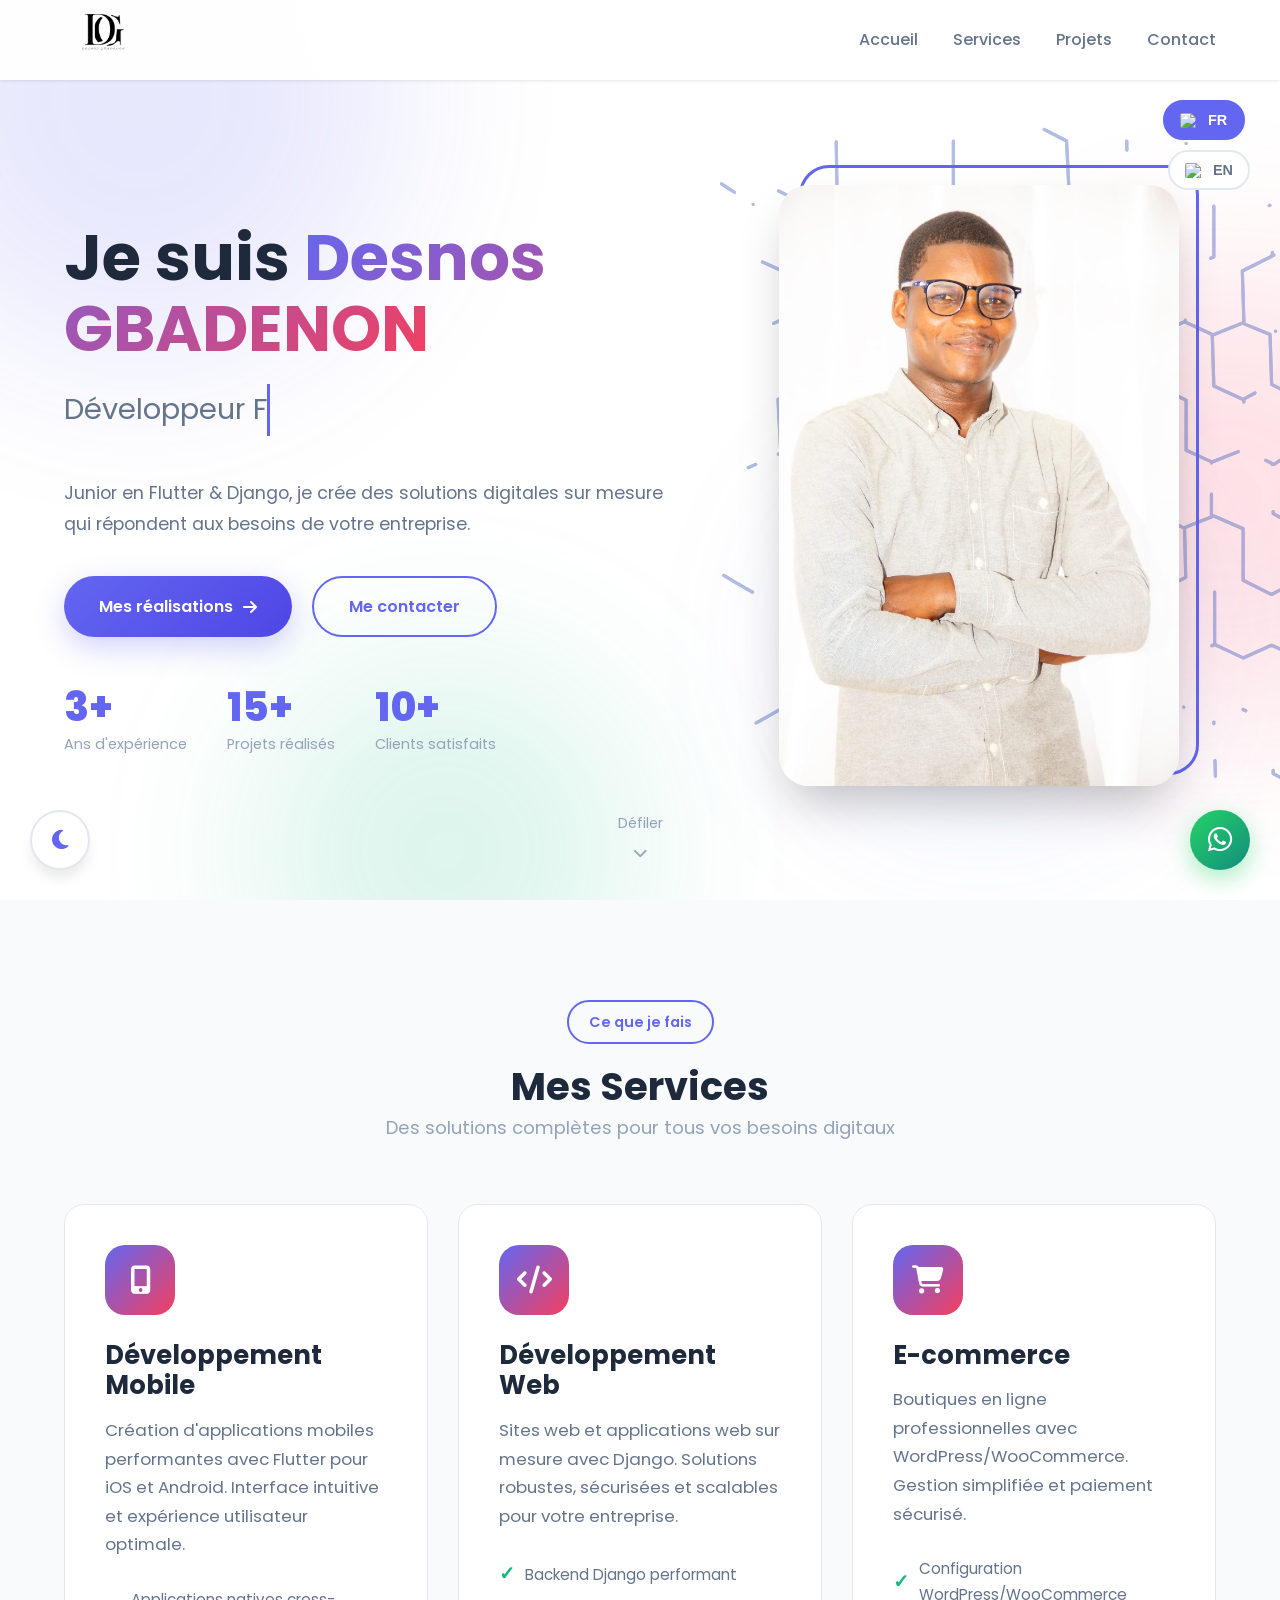
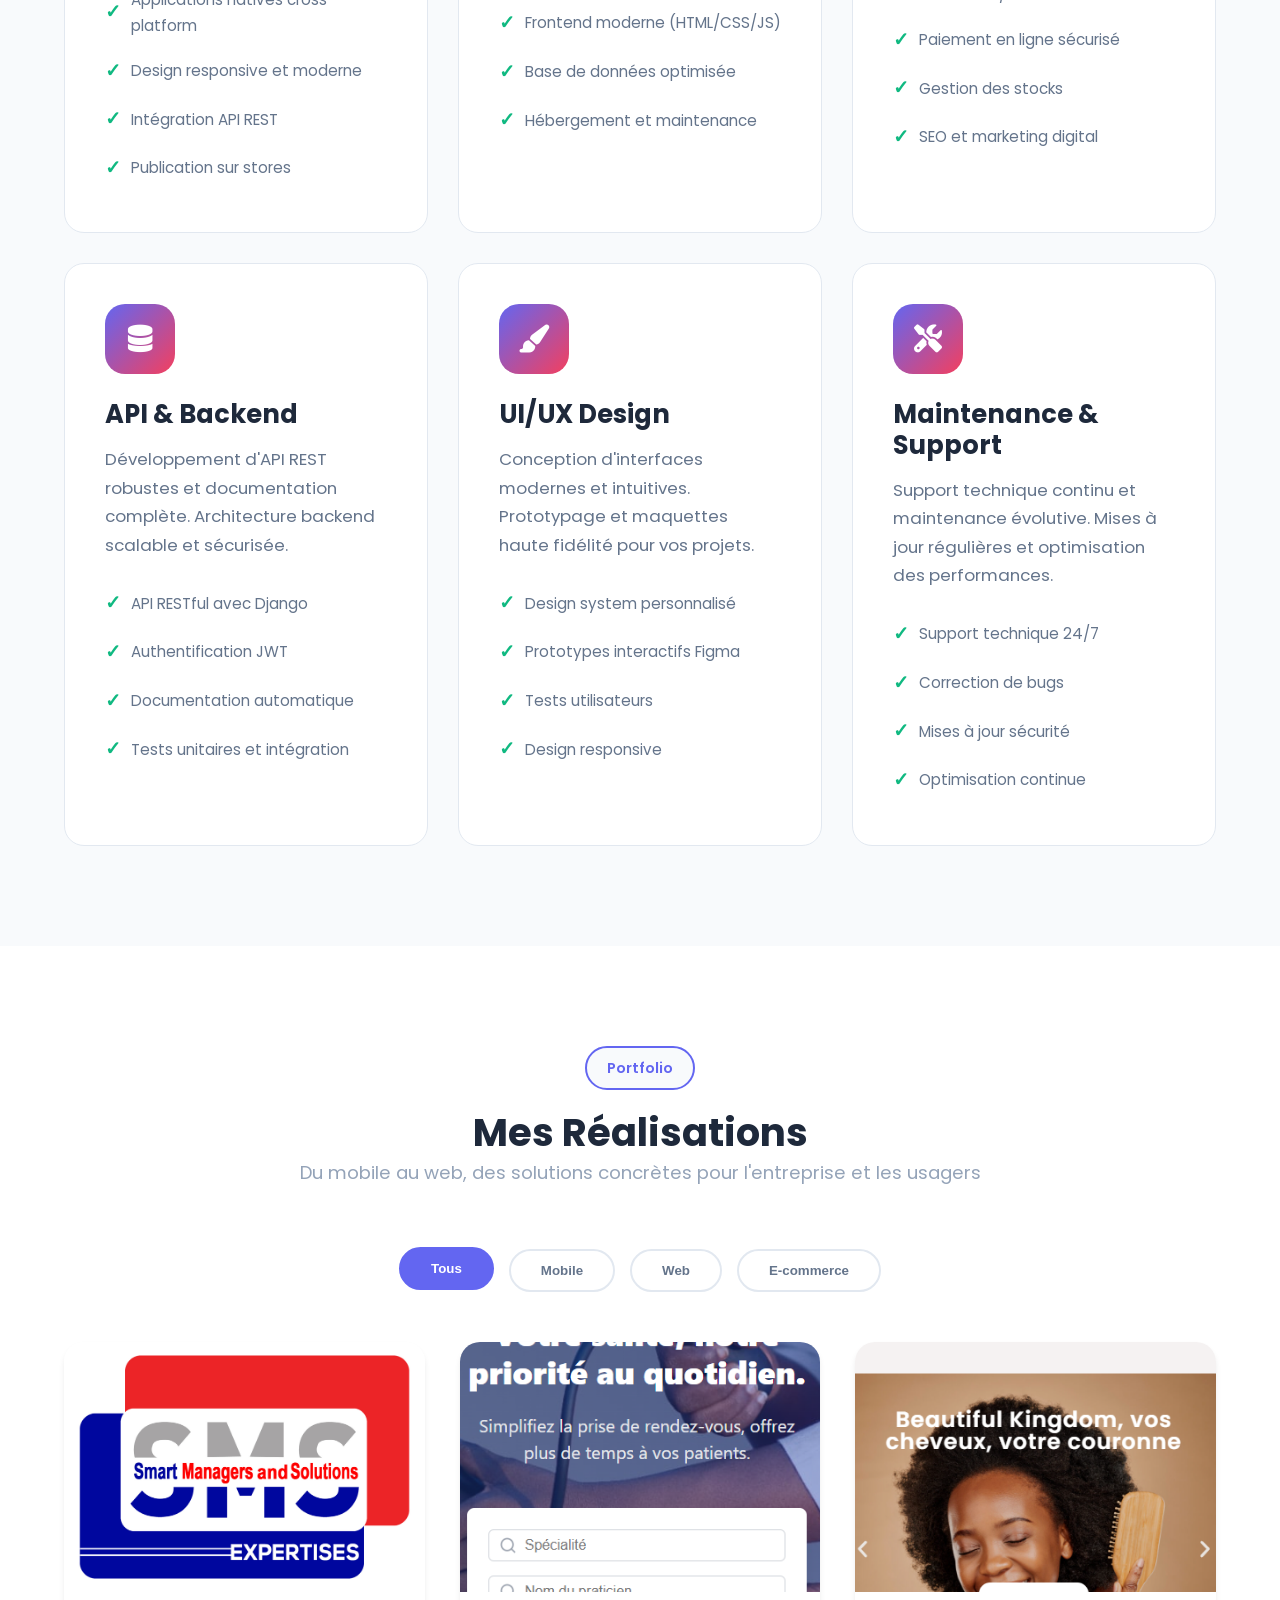
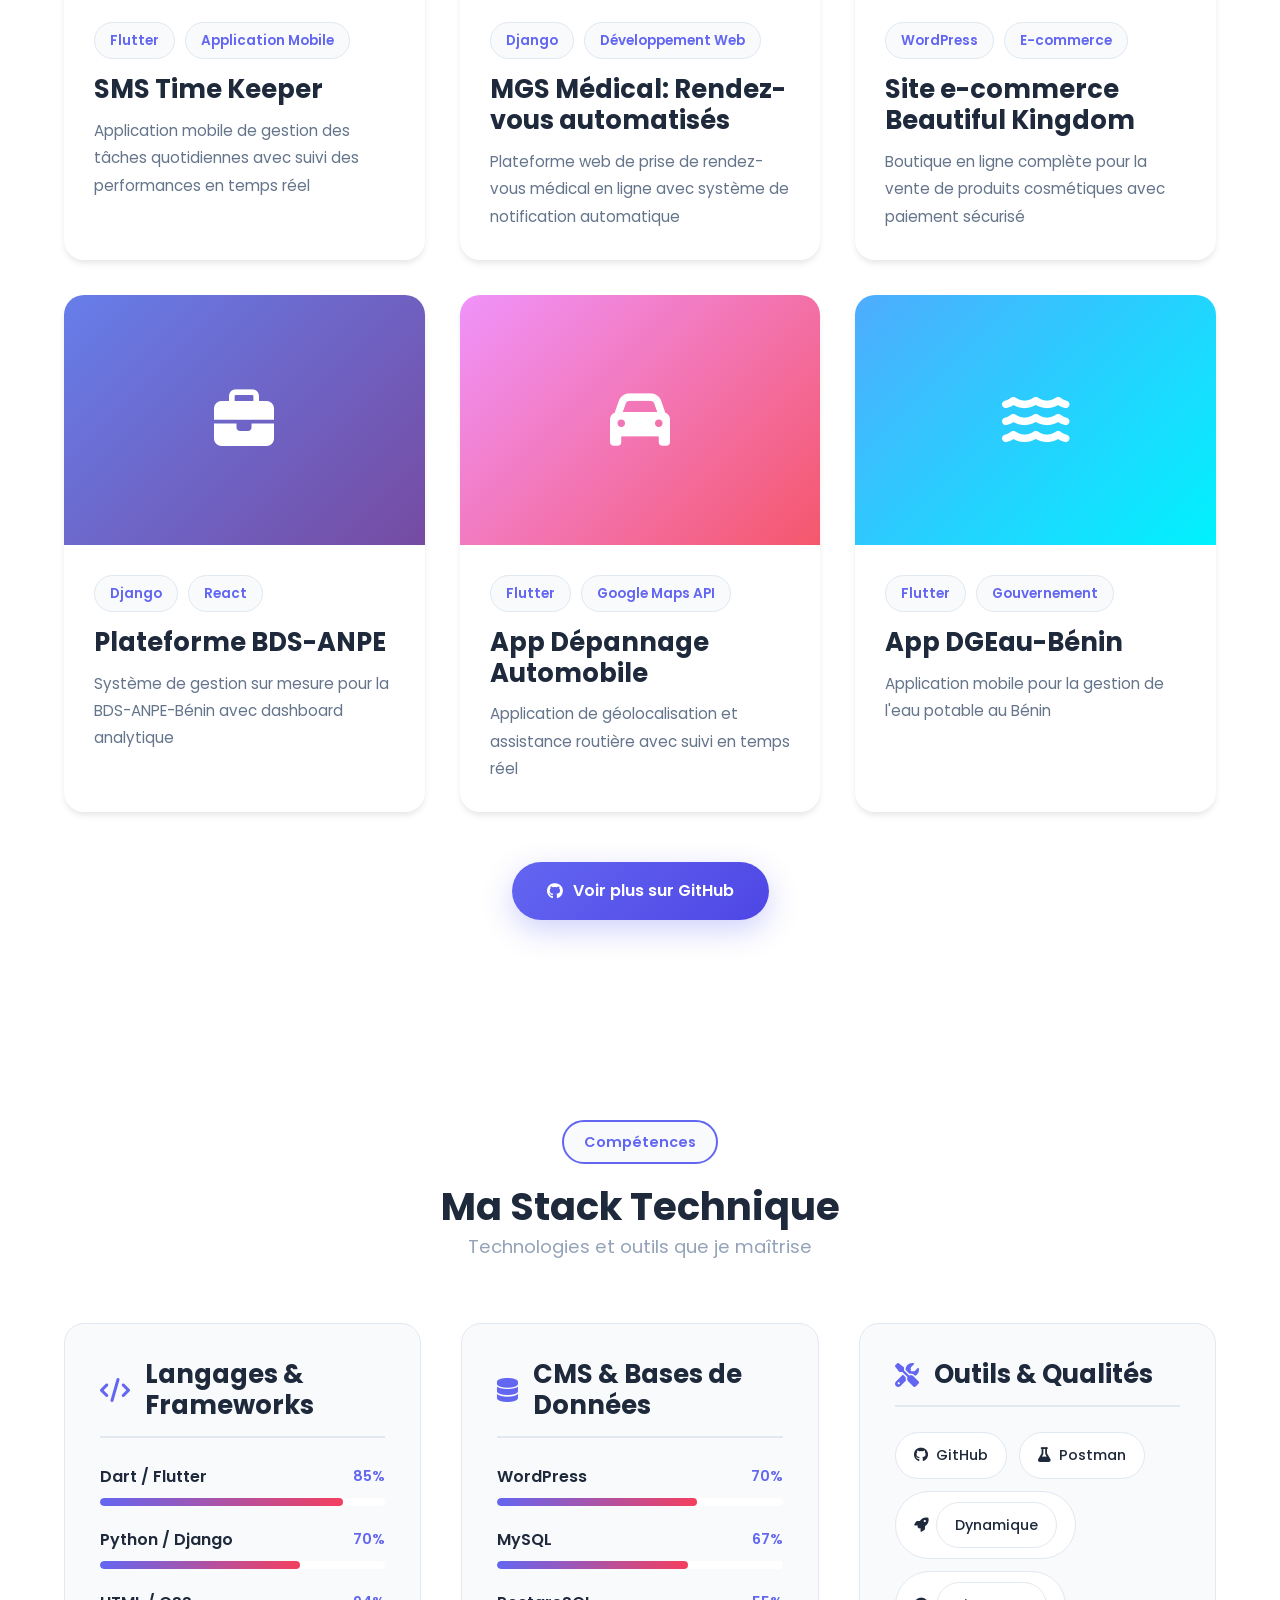
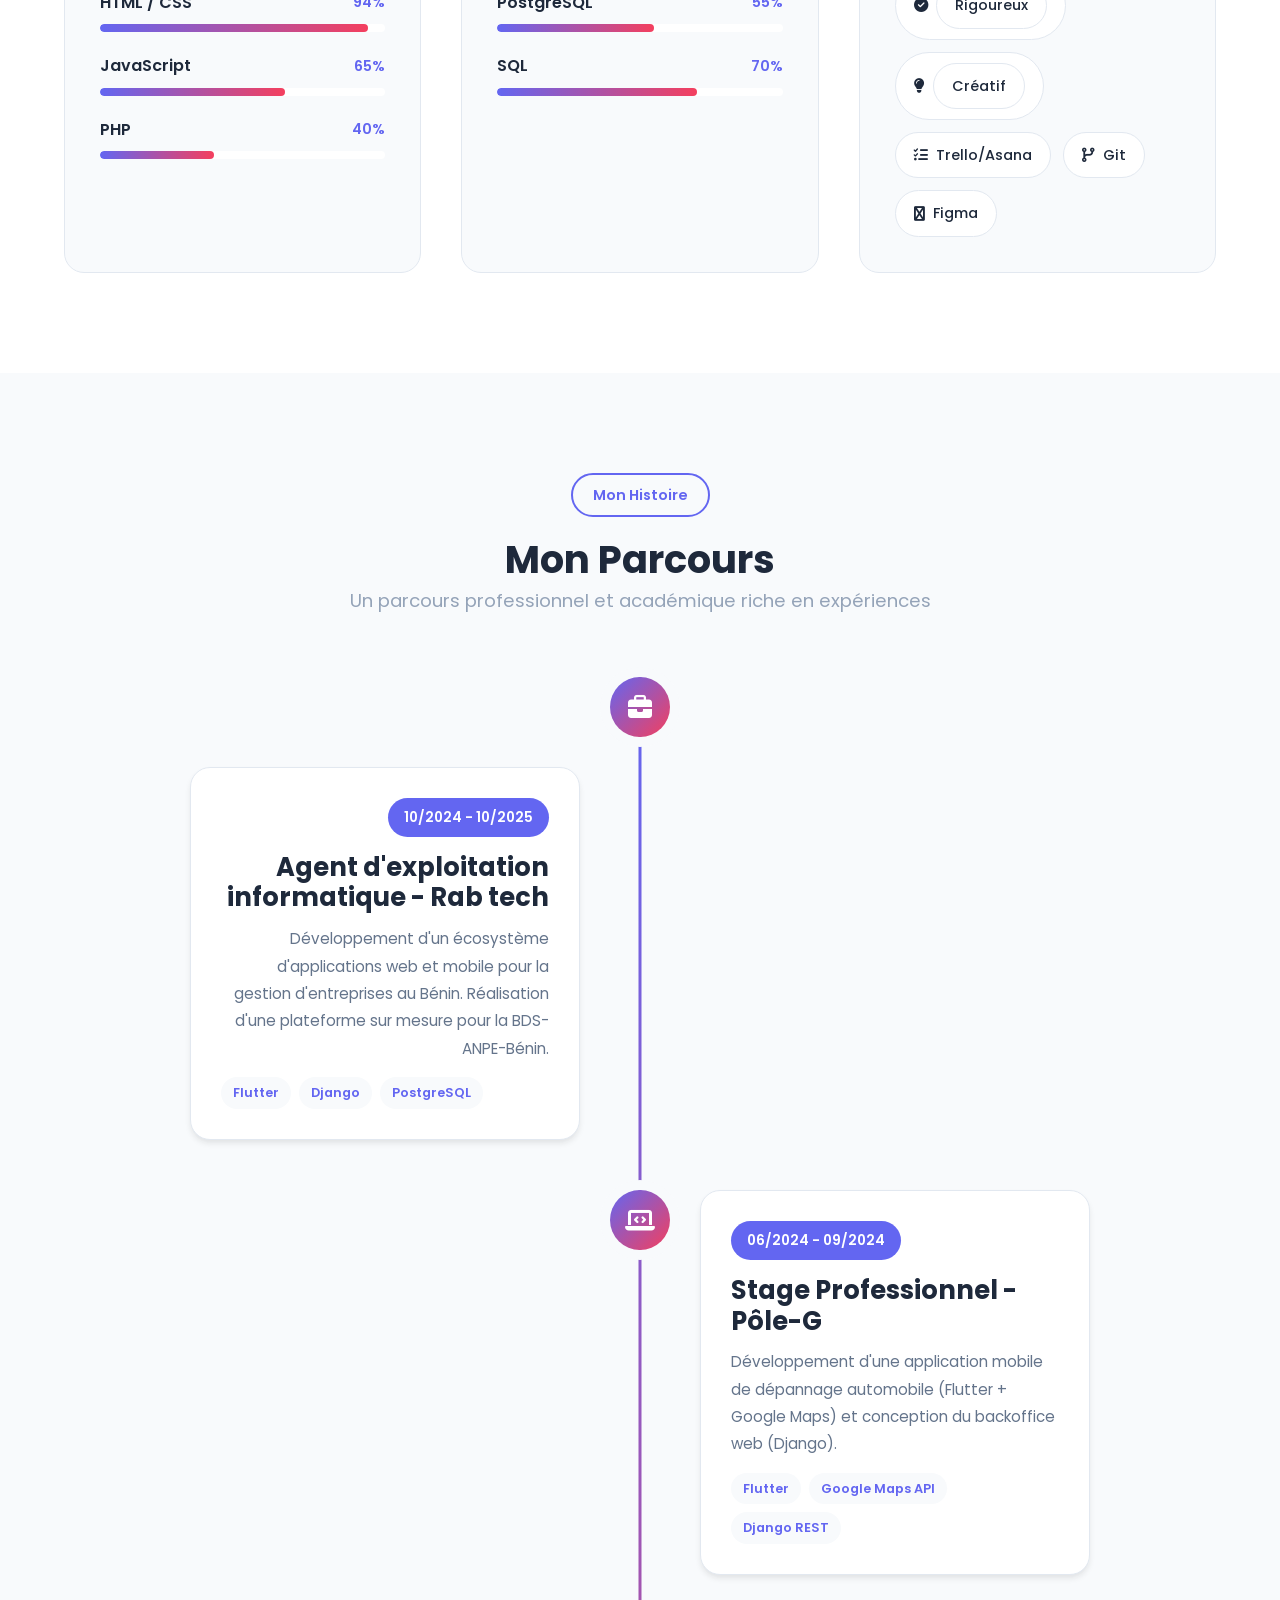
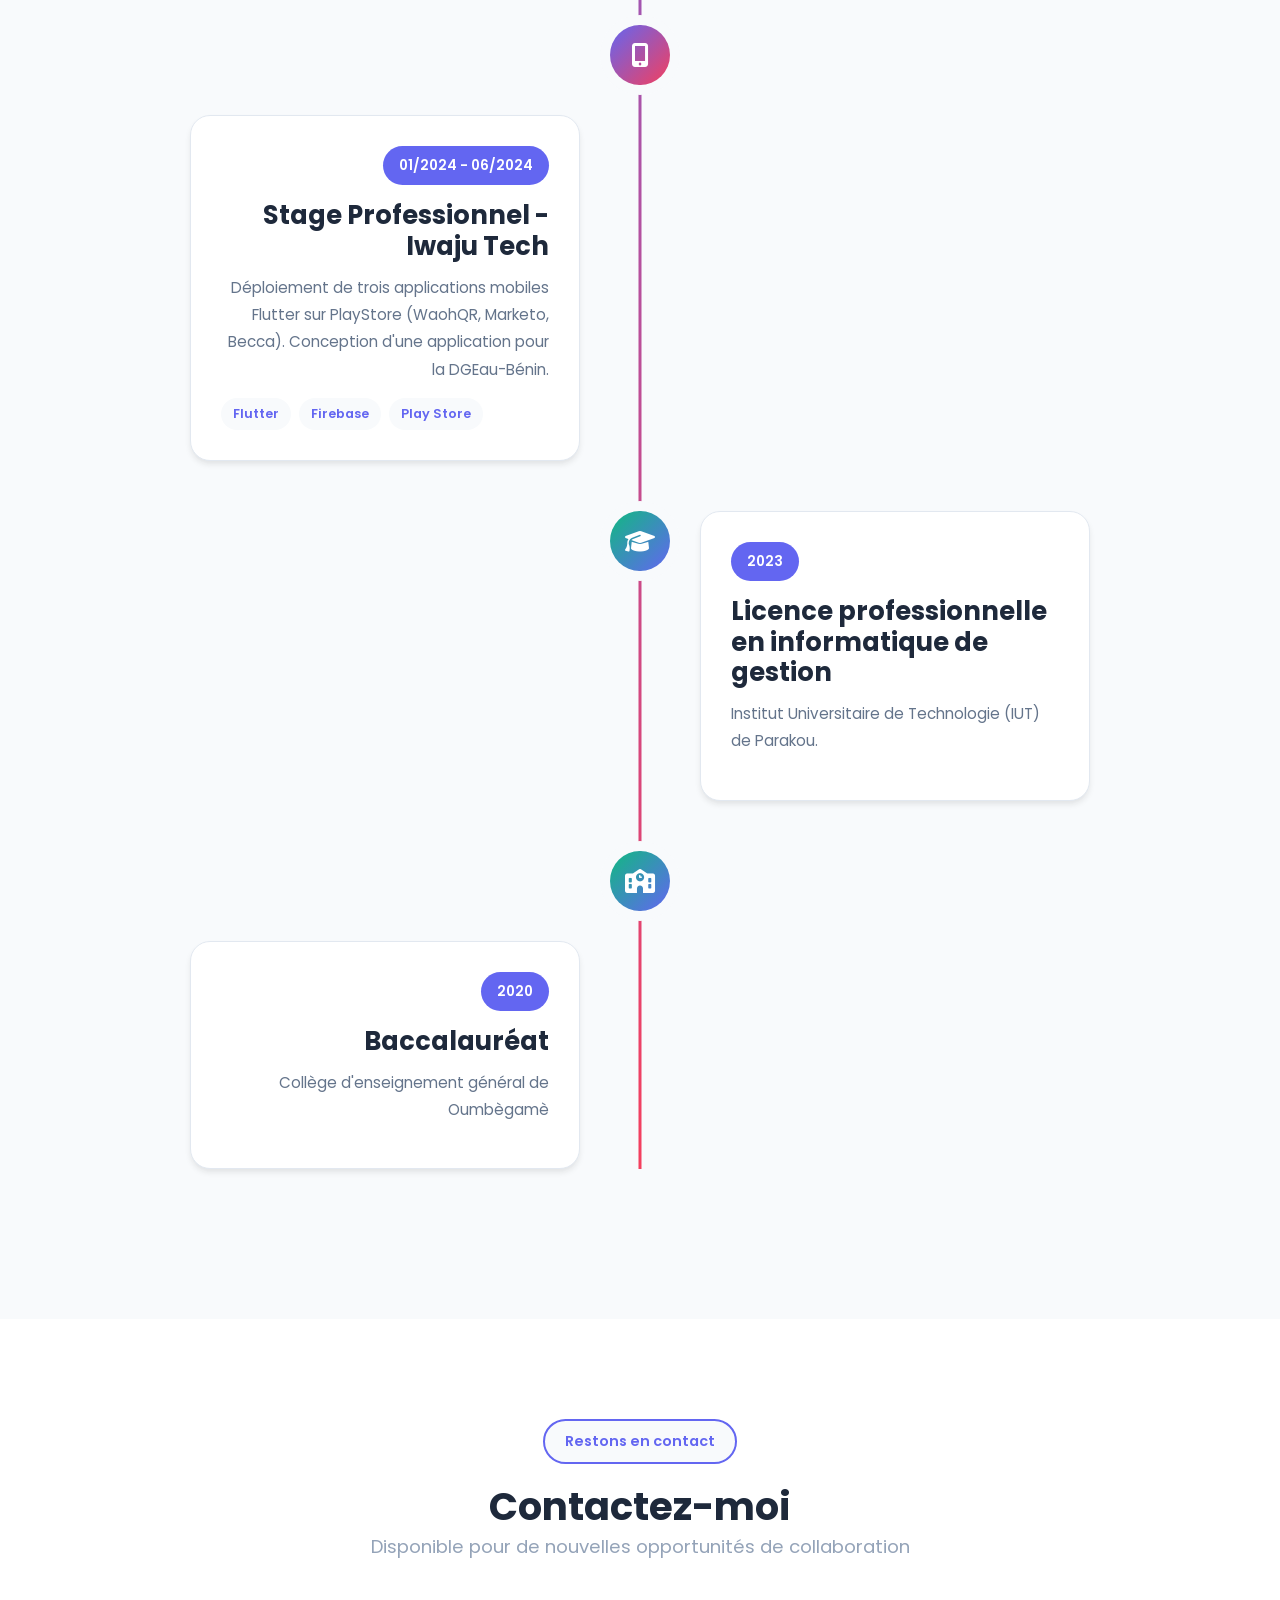
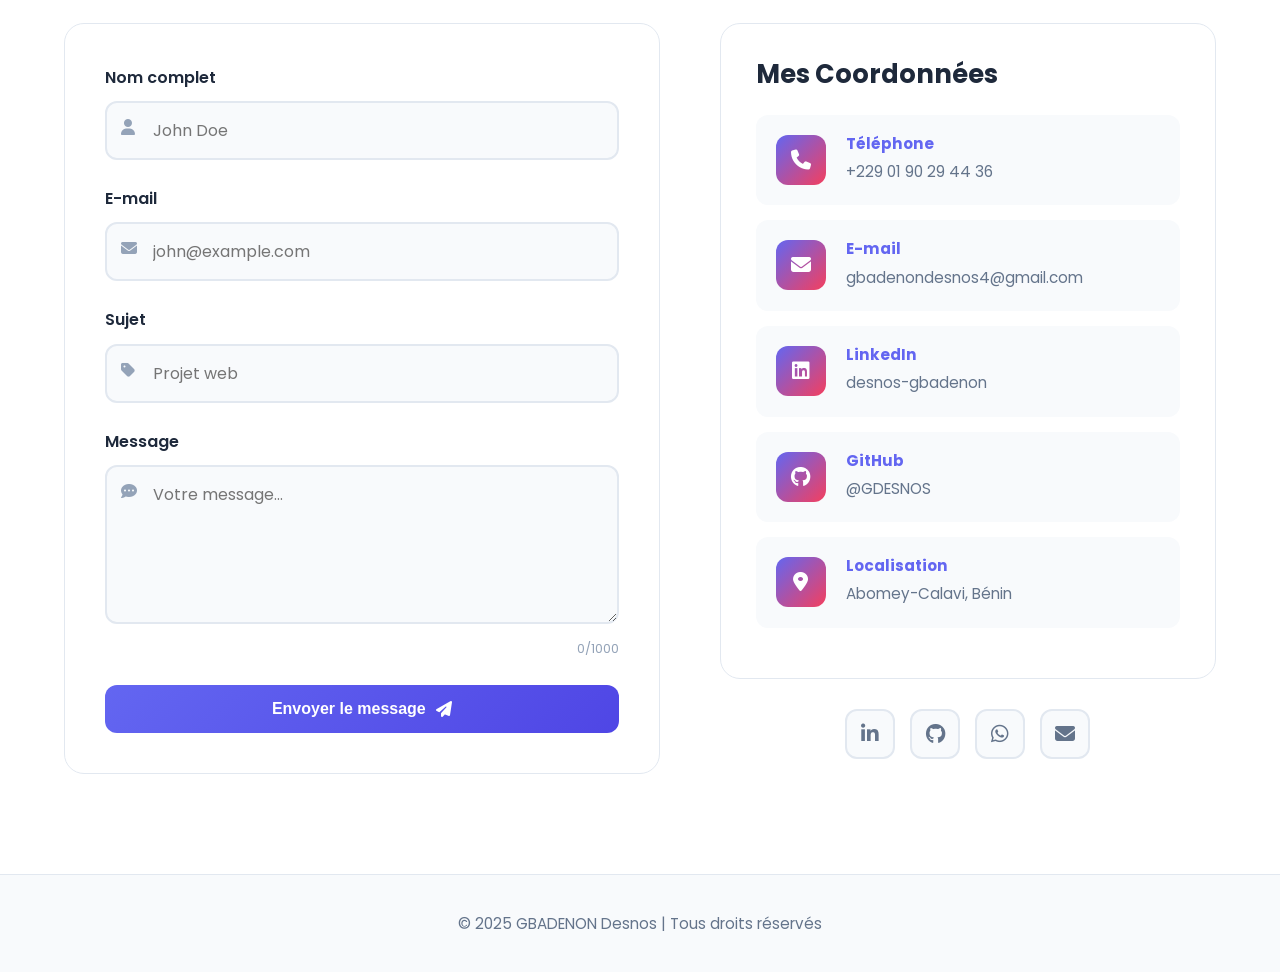
==== commit 7dcf6925: "changement du menu en barre bootom navigation et aussi inegration dune animation de fond sur la sect" ====
--- a/index.html
+++ b/index.html
@@ -80,6 +80,7 @@
 
         <!-- Hero Section -->
         <section id="accueil" class="hero-section">
+            <img src="images/hero-graphic.svg" alt="" class="hero-graphic" aria-hidden="true">
             <div class="hero-container">
                 <div class="hero-content">
                    
@@ -786,6 +787,26 @@
         </div>
     </footer>
 
+    <!-- Mobile Bottom Navigation -->
+    <nav class="bottom-nav" aria-label="Navigation mobile">
+        <a href="index.html" class="bottom-nav-link">
+            <i class="fas fa-house"></i>
+            <span data-fr="Accueil" data-en="Home">Accueil</span>
+        </a>
+        <a href="services.html" class="bottom-nav-link">
+            <i class="fas fa-briefcase"></i>
+            <span data-fr="Services" data-en="Services">Services</span>
+        </a>
+        <a href="projets.html" class="bottom-nav-link">
+            <i class="fas fa-diagram-project"></i>
+            <span data-fr="Projets" data-en="Projects">Projets</span>
+        </a>
+        <a href="contact.html" class="bottom-nav-link">
+            <i class="fas fa-envelope"></i>
+            <span data-fr="Contact" data-en="Contact">Contact</span>
+        </a>
+    </nav>
+
     <script src="script.min.js"></script>
 </body>
 </html>
--- a/style.min.css
+++ b/style.min.css
@@ -1,4 +1,4 @@
-:root{--primary-color:#6366f1;--primary-dark:#4f46e5;--primary-light:#818cf8;--secondary-color:#f43f5e;--accent-color:#10b981;--bg-primary:#fff;--bg-secondary:#f8fafc;--bg-card:#fff;--bg-primary-rgb:255,255,255;--bg-secondary-rgb:248,250,252;--bg-card-rgb:255,255,255;--bg-gradient:linear-gradient(135deg,#667eea,#764ba2);--text-primary:#1e293b;--text-secondary:#64748b;--text-tertiary:#94a3b8;--border-color:#e2e8f0;--shadow-sm:0 1px 3px 0 rgba(0,0,0,.1);--shadow-md:0 4px 6px -1px rgba(0,0,0,.1);--shadow-lg:0 10px 15px -3px rgba(0,0,0,.1);--shadow-xl:0 20px 25px -5px rgba(0,0,0,.1);--shadow-2xl:0 25px 50px -12px rgba(0,0,0,.25);--transition-fast:0.2s ease;--transition-base:0.3s ease;--transition-slow:0.5s ease;--max-width:1280px;--header-height:80px;--font-primary:"Poppins",-apple-system,BlinkMacSystemFont,"Segoe UI",sans-serif;--font-display:"Playfair Display",serif}body.dark-theme{--bg-primary:#0f172a;--bg-secondary:#1e293b;--bg-card:#1e293b;--bg-primary-rgb:15,23,42;--bg-secondary-rgb:30,41,59;--bg-card-rgb:30,41,59;--text-primary:#f1f5f9;--text-secondary:#cbd5e1;--text-tertiary:#94a3b8;--border-color:#334155;--shadow-sm:0 1px 3px 0 rgba(0,0,0,.3);--shadow-md:0 4px 6px -1px rgba(0,0,0,.4);--shadow-lg:0 10px 15px -3px rgba(0,0,0,.5);--shadow-xl:0 20px 25px -5px rgba(0,0,0,.6);--shadow-2xl:0 25px 50px -12px rgba(0,0,0,.7)}*{box-sizing:border-box;margin:0;padding:0}html{scroll-behavior:smooth}body,html{overflow-x:hidden}body{background-color:var(--bg-primary);color:var(--text-primary);font-family:var(--font-primary);line-height:1.7;transition:background-color var(--transition-base),color var(--transition-base)}::selection{background-color:var(--primary-color);color:#fff}::-webkit-scrollbar{width:10px}::-webkit-scrollbar-track{background:var(--bg-secondary)}::-webkit-scrollbar-thumb{background:var(--primary-color);border-radius:10px}::-webkit-scrollbar-thumb:hover{background:var(--primary-dark)}h1,h2,h3,h4,h5,h6{color:var(--text-primary);font-weight:700;line-height:1.2}h1{font-size:clamp(2.5rem,5vw,4rem)}h2{font-size:clamp(2rem,4vw,3rem)}h3{font-size:clamp(1.75rem,3vw,2.5rem)}h4{font-size:clamp(1.25rem,2vw,1.75rem)}p{color:var(--text-secondary);font-size:1.05rem;line-height:1.8}a{color:var(--primary-color);text-decoration:none;transition:all var(--transition-base)}a:hover{color:var(--primary-dark)}.gradient-text{background:linear-gradient(135deg,var(--primary-color) 0,var(--secondary-color) 100%);-webkit-background-clip:text;-webkit-text-fill-color:transparent;background-clip:text}.section-padding{padding:100px 5%}.section-header{margin-bottom:60px;text-align:center}.section-tag{background:var(--bg-secondary);border:2px solid var(--primary-color);border-radius:50px;color:var(--primary-color);display:inline-block;font-size:.9rem;font-weight:600;margin-bottom:20px;padding:8px 20px}.section-subtitle{color:var(--text-tertiary);font-size:1.15rem;margin:0 auto;max-width:700px}.cta-button,.secondary-button{align-items:center;border:none;border-radius:50px;cursor:pointer;display:inline-flex;font-size:1rem;font-weight:600;gap:10px;overflow:hidden;padding:15px 35px;position:relative;transition:all var(--transition-base)}.cta-button{background:linear-gradient(135deg,var(--primary-color) 0,var(--primary-dark) 100%);box-shadow:0 10px 30px rgba(99,102,241,.3);color:#fff}.cta-button:hover{box-shadow:0 15px 40px rgba(99,102,241,.4);color:#fff;transform:translateY(-3px)}.cta-button:before{background:linear-gradient(90deg,transparent,hsla(0,0%,100%,.2),transparent);content:"";height:100%;left:-100%;position:absolute;top:0;transition:left .5s;width:100%}.cta-button:hover:before{left:100%}.secondary-button{background:transparent;border:2px solid var(--primary-color);color:var(--primary-color)}.secondary-button:hover{background:var(--primary-color);color:#fff;transform:translateY(-3px)}.cta-button-contact{align-items:center;background:linear-gradient(135deg,var(--primary-color) 0,var(--primary-dark) 100%);border:none;border-radius:12px;color:#fff;cursor:pointer;display:flex;font-size:1rem;font-weight:600;gap:10px;justify-content:center;padding:15px;transition:all var(--transition-base);width:100%}.cta-button-contact:hover{box-shadow:0 10px 30px rgba(99,102,241,.4);transform:translateY(-2px)}.whatsapp-float{align-items:center;animation:pulse 2s infinite;background:linear-gradient(135deg,#25d366,#128c7e);border-radius:50%;bottom:30px;box-shadow:0 8px 25px rgba(37,211,102,.4);color:#fff;display:flex;font-size:28px;height:60px;justify-content:center;position:fixed;right:30px;transition:all var(--transition-base);width:60px;z-index:999}.whatsapp-float:hover{box-shadow:0 12px 35px rgba(37,211,102,.6);transform:scale(1.1)}@keyframes pulse{0%,to{box-shadow:0 8px 25px rgba(37,211,102,.4)}50%{box-shadow:0 8px 35px rgba(37,211,102,.7)}}.theme-toggle{align-items:center;background:var(--bg-card);border:2px solid var(--border-color);border-radius:50%;bottom:30px;box-shadow:var(--shadow-lg);color:var(--primary-color);cursor:pointer;display:flex;font-size:22px;height:60px;justify-content:center;left:30px;position:fixed;transition:all var(--transition-base);width:60px;z-index:999}.theme-toggle:hover{background:var(--primary-color);color:#fff;transform:rotate(180deg)}.language-switcher{display:flex;flex-direction:column;gap:10px;position:fixed;right:30px;top:100px;z-index:998}.lang-btn{align-items:center;background:var(--bg-card);border:2px solid var(--border-color);border-radius:50px;color:var(--text-secondary);cursor:pointer;display:flex;font-size:.9rem;font-weight:600;gap:8px;padding:10px 15px;transition:all var(--transition-base)}.lang-btn img{border-radius:2px;height:15px;object-fit:cover;width:20px}.lang-btn.active,.lang-btn:hover{background:var(--primary-color);border-color:var(--primary-color);color:#fff;transform:translateX(-5px)}.header-fixed{backdrop-filter:blur(20px);-webkit-backdrop-filter:blur(20px);background:hsla(0,0%,100%,.95);box-shadow:var(--shadow-sm);left:0;position:fixed;top:0;transition:all var(--transition-base);width:100%;z-index:1000}body.dark-theme .header-fixed{background:rgba(15,23,42,.95)}.header-fixed.scrolled{box-shadow:var(--shadow-md)}.header-content{align-items:center;display:flex;height:var(--header-height);justify-content:space-between;margin:0 auto;max-width:var(--max-width);padding:0 5%}.logo{background:linear-gradient(135deg,var(--primary-color) 0,var(--secondary-color) 100%);-webkit-background-clip:text;font-family:var(--font-display);font-size:1.8rem;font-weight:800;-webkit-text-fill-color:transparent;background-clip:text}.navbar-onepage{align-items:center;display:flex;gap:35px}.nav-link{color:var(--text-secondary);font-weight:500;padding:8px 0;position:relative;transition:all var(--transition-base)}.nav-link:after{background:linear-gradient(135deg,var(--primary-color) 0,var(--secondary-color) 100%);bottom:0;content:"";height:2px;left:0;position:absolute;transition:width var(--transition-base);width:0}.nav-link.active,.nav-link:hover{color:var(--primary-color)}.nav-link.active:after,.nav-link:hover:after{width:100%}.hamburger{cursor:pointer;display:none;flex-direction:column;gap:5px;z-index:1001}.hamburger span{background:var(--primary-color);border-radius:3px;display:block;height:3px;transition:all var(--transition-base);width:28px}.hamburger.active span:first-child{transform:rotate(45deg) translate(8px,8px)}.hamburger.active span:nth-child(2){opacity:0}.hamburger.active span:nth-child(3){transform:rotate(-45deg) translate(8px,-8px)}.hero-section{align-items:center;display:flex;min-height:100vh;overflow:hidden;padding-top:var(--header-height);position:relative}.ambient-bg{position:fixed;inset:0;overflow:hidden;z-index:-1;pointer-events:none}.ambient-orb{position:absolute;border-radius:50%;filter:blur(90px);opacity:.15;animation:ambientFloat 30s ease-in-out infinite}body.dark-theme .ambient-orb{opacity:.24}.ambient-orb.o1{width:520px;height:520px;background:var(--primary-color);top:-160px;left:-120px;animation-delay:0s}.ambient-orb.o2{width:460px;height:460px;background:var(--secondary-color);top:30%;right:-180px;animation-delay:-8s}.ambient-orb.o3{width:380px;height:380px;background:var(--accent-color);bottom:-140px;left:20%;animation-delay:-16s}.ambient-orb.o4{width:340px;height:340px;background:var(--primary-light);bottom:10%;right:10%;animation-delay:-24s}@keyframes ambientFloat{0%,100%{transform:translate(0,0) scale(1)}33%{transform:translate(60px,-40px) scale(1.12)}66%{transform:translate(-50px,50px) scale(.92)}}@media (prefers-reduced-motion:reduce){.ambient-orb{animation:none}}.hero-container{align-items:center;display:grid;gap:60px;grid-template-columns:1.3fr 1fr;margin:0 auto;max-width:var(--max-width);padding:0 5%}.hero-badge{animation:slideInDown .8s ease-out;background:var(--bg-secondary);border:2px solid var(--primary-color);border-radius:50px;color:var(--primary-color);display:inline-block;font-size:.95rem;font-weight:500;margin-bottom:30px;padding:10px 20px}.hero-content h1{line-height:1.1;margin-bottom:20px}.hero-tagline{color:var(--text-secondary);font-size:clamp(1.3rem,2.5vw,1.8rem);margin-bottom:25px;min-height:50px}.typewriter{animation:typing 3s steps(30) infinite,blink .75s step-end infinite;border-right:3px solid var(--primary-color);display:inline-block;overflow:hidden;white-space:nowrap}@keyframes typing{0%,90%,to{width:0}30%,60%{width:100%}}@keyframes blink{50%{border-color:transparent}}.summary-text{font-size:1.1rem;line-height:1.8;margin-bottom:35px;max-width:600px}.hero-cta{gap:20px;margin-bottom:50px}.hero-cta,.hero-stats{display:flex;flex-wrap:wrap}.hero-stats{gap:40px}.stat-item{display:flex;flex-direction:column}.stat-number{color:var(--primary-color);font-size:2.5rem;font-weight:800;line-height:1}.stat-label{color:var(--text-tertiary);font-size:.9rem;margin-top:5px}.hero-image{display:flex;justify-content:center;position:relative}.image-container{max-width:400px;position:relative;width:100%}.image-container img{border-radius:30px;box-shadow:var(--shadow-2xl);position:relative;width:100%;z-index:2}.image-decoration{border:3px solid var(--primary-color);border-radius:30px;height:100%;position:absolute;right:-20px;top:-20px;width:100%;z-index:1}.scroll-indicator{align-items:center;animation:bounce 2s infinite;bottom:40px;color:var(--text-tertiary);display:flex;flex-direction:column;font-size:.9rem;gap:10px;left:50%;position:absolute;transform:translateX(-50%)}@keyframes bounce{0%,to{transform:translateX(-50%) translateY(0)}50%{transform:translateX(-50%) translateY(-10px)}}.services-section{background:rgba(var(--bg-secondary-rgb),.92)}.services-grid{display:grid;gap:30px;grid-template-columns:repeat(auto-fit,minmax(350px,1fr));margin:0 auto;max-width:var(--max-width)}.service-card{background:var(--bg-card);border:1px solid var(--border-color);border-radius:20px;overflow:hidden;padding:40px;position:relative;transition:all var(--transition-base)}.service-card:before{background:linear-gradient(90deg,var(--primary-color),var(--secondary-color));content:"";height:4px;left:0;position:absolute;top:0;transform:scaleX(0);transition:transform var(--transition-base);width:100%}.service-card:hover{box-shadow:var(--shadow-xl);transform:translateY(-10px)}.service-card:hover:before{transform:scaleX(1)}.service-icon{align-items:center;background:linear-gradient(135deg,var(--primary-color) 0,var(--secondary-color) 100%);border-radius:20px;color:#fff;display:flex;font-size:28px;height:70px;justify-content:center;margin-bottom:25px;width:70px}.service-card h4{color:var(--text-primary);margin-bottom:15px}.service-card p{line-height:1.7;margin-bottom:20px}.service-features{list-style:none;margin-top:20px}.service-features li{align-items:center;color:var(--text-secondary);display:flex;font-size:.95rem;gap:10px;padding:8px 0}.service-features li:before{color:var(--accent-color);content:"✓";font-size:1.2rem;font-weight:700}.project-filters{display:flex;flex-wrap:wrap;gap:15px;justify-content:center;margin-bottom:50px}.filter-btn{background:var(--bg-card);border:2px solid var(--border-color);border-radius:50px;color:var(--text-secondary);cursor:pointer;font-weight:600;padding:12px 30px;transition:all var(--transition-base)}.filter-btn.active,.filter-btn:hover{background:var(--primary-color);border-color:var(--primary-color);color:#fff;transform:translateY(-2px)}.projects-grid-new{display:grid;gap:35px;grid-template-columns:repeat(auto-fill,minmax(350px,1fr));margin:0 auto 50px;max-width:var(--max-width)}.project-card-new{background:var(--bg-card);border-radius:20px;box-shadow:var(--shadow-md);overflow:hidden;transition:all var(--transition-base)}.project-card-new.hidden{display:none}.project-card-new:hover{box-shadow:var(--shadow-xl);transform:translateY(-10px)}.project-image{height:250px;overflow:hidden;position:relative;width:100%}.project-image img{height:100%;object-fit:cover;transition:transform var(--transition-slow);width:100%}.project-card-new:hover .project-image img{transform:scale(1.1)}.project-placeholder{color:#fff;font-size:60px}.project-overlay,.project-placeholder{align-items:center;display:flex;height:100%;justify-content:center;width:100%}.project-overlay{background:rgba(99,102,241,.9);left:0;opacity:0;position:absolute;top:0;transition:opacity var(--transition-base)}.project-card-new:hover .project-overlay{opacity:1}.project-link{align-items:center;background:#fff;border-radius:50%;color:var(--primary-color);display:flex;font-size:24px;height:60px;justify-content:center;transition:all var(--transition-base);width:60px}.project-link:hover{transform:scale(1.1) rotate(1turn)}.coming-soon{background:#fff;border-radius:50px;color:var(--primary-color);font-weight:600;padding:10px 20px}.project-content{padding:30px}.project-tags{display:flex;flex-wrap:wrap;gap:10px;margin-bottom:15px}.tech-tag{background:var(--bg-secondary);border:1px solid var(--border-color);border-radius:50px;color:var(--primary-color);display:inline-block;font-size:.85rem;font-weight:600;padding:6px 15px}.project-content h4{margin-bottom:12px}.project-content p{font-size:.95rem}.section-cta{margin-top:20px;text-align:center}.skills-section{background:rgba(var(--bg-card-rgb),.92)}.skills-container{display:grid;gap:40px;grid-template-columns:repeat(auto-fit,minmax(350px,1fr));margin:0 auto;max-width:var(--max-width)}.skills-group{background:var(--bg-secondary);border:1px solid var(--border-color);border-radius:20px;padding:35px}.skill-category-header{align-items:center;border-bottom:2px solid var(--border-color);display:flex;gap:15px;margin-bottom:25px;padding-bottom:15px}.skill-category-header i{color:var(--primary-color);font-size:24px}.skill-category-header h4{color:var(--text-primary)}.skills-list{gap:20px}.skill-item,.skills-list{display:flex;flex-direction:column}.skill-item{gap:8px}.skill-info{align-items:center;display:flex;justify-content:space-between}.skill-name{color:var(--text-primary);font-weight:600}.skill-level{color:var(--primary-color);font-size:.9rem;font-weight:600}.skill-bar{background:var(--bg-primary);border-radius:50px;height:8px;overflow:hidden;width:100%}.skill-progress{animation:progressAnimation 2s ease-out;background:linear-gradient(90deg,var(--primary-color),var(--secondary-color));border-radius:50px;height:100%;transition:width 1s ease-out}@keyframes progressAnimation{0%{width:0}}.qualities-cloud{display:flex;flex-wrap:wrap;gap:12px}.qualities-cloud span{align-items:center;background:var(--bg-primary);border:1px solid var(--border-color);border-radius:50px;color:var(--text-primary);display:inline-flex;font-size:.9rem;font-weight:500;gap:8px;padding:10px 18px;transition:all var(--transition-base)}.qualities-cloud span:hover{background:var(--primary-color);color:#fff;transform:translateY(-3px)}.timeline-section{background:rgba(var(--bg-secondary-rgb),.92)}.timeline-container{margin:0 auto;max-width:900px;position:relative}.timeline-container:before{background:linear-gradient(180deg,var(--primary-color),var(--secondary-color));bottom:0;content:"";left:50%;position:absolute;top:0;transform:translateX(-50%);width:3px}.timeline-item{display:grid;gap:30px;grid-template-columns:1fr auto 1fr;margin-bottom:50px;position:relative}.timeline-item:nth-child(odd) .timeline-content{grid-column:1;text-align:right}.timeline-item:nth-child(2n) .timeline-content{grid-column:3;text-align:left}.timeline-icon{align-items:center;background:linear-gradient(135deg,var(--primary-color),var(--secondary-color));border-radius:50%;box-shadow:0 0 0 10px var(--bg-secondary);color:#fff;display:flex;font-size:24px;grid-column:2;height:60px;justify-content:center;width:60px;z-index:2}.timeline-content{background:var(--bg-card);border:1px solid var(--border-color);border-radius:20px;box-shadow:var(--shadow-md);padding:30px;transition:all var(--transition-base)}.timeline-content:hover{box-shadow:var(--shadow-xl);transform:scale(1.03)}.timeline-date{background:var(--primary-color);border-radius:50px;color:#fff;display:inline-block;font-size:.85rem;font-weight:600;margin-bottom:15px;padding:8px 16px}.timeline-content h4{margin-bottom:12px}.timeline-content p{font-size:.95rem;margin-bottom:15px}.timeline-skills{display:flex;flex-wrap:wrap;gap:8px;justify-content:inherit}.timeline-skills span{background:var(--bg-secondary);border-radius:50px;color:var(--primary-color);font-size:.8rem;font-weight:600;padding:5px 12px}.timeline-item.academic .timeline-icon{background:linear-gradient(135deg,var(--accent-color),var(--primary-color))}.contact-layout{display:grid;gap:60px;grid-template-columns:1.2fr 1fr;margin:0 auto;max-width:var(--max-width)}.contact-form-container{background:var(--bg-card);border:1px solid var(--border-color);border-radius:20px;padding:40px}.form-group{margin-bottom:25px}.form-group label{color:var(--text-primary);display:block;font-weight:600;margin-bottom:10px}.form-group input,.form-group textarea{background:var(--bg-secondary);border:2px solid var(--border-color);border-radius:12px;color:var(--text-primary);font-family:inherit;font-size:1rem;padding:15px;transition:all var(--transition-base);width:100%}.form-group input:focus,.form-group textarea:focus{border-color:var(--primary-color);box-shadow:0 0 0 4px rgba(99,102,241,.1);outline:none}.form-group textarea{min-height:150px;resize:vertical}.contact-info-container{display:flex;flex-direction:column;gap:30px}.contact-details{background:var(--bg-card);border:1px solid var(--border-color);border-radius:20px;padding:35px}.contact-details h4{color:var(--text-primary);margin-bottom:25px}.contact-info-item{align-items:flex-start;background:var(--bg-secondary);border-radius:12px;display:flex;gap:20px;margin-bottom:15px;padding:20px;transition:all var(--transition-base)}.contact-info-item:hover{box-shadow:var(--shadow-md);transform:translateX(10px)}.contact-icon{align-items:center;background:linear-gradient(135deg,var(--primary-color),var(--secondary-color));border-radius:12px;color:#fff;display:flex;flex-shrink:0;font-size:20px;height:50px;justify-content:center;width:50px}.contact-info-content h5{color:var(--primary-color);font-size:.95rem;margin-bottom:5px}.contact-info-content p{font-size:.95rem;margin:0}.contact-info-content a{color:var(--text-secondary)}.contact-info-content a:hover{color:var(--primary-color)}.social-links{gap:15px}.social-link,.social-links{display:flex;justify-content:center}.social-link{align-items:center;background:var(--bg-secondary);border:2px solid var(--border-color);border-radius:12px;color:var(--text-secondary);font-size:20px;height:50px;transition:all var(--transition-base);width:50px}.social-link:hover{background:var(--primary-color);border-color:var(--primary-color);color:#fff;transform:translateY(-5px)}footer{background:rgba(var(--bg-secondary-rgb),.92);border-top:1px solid var(--border-color);padding:30px 5%}.footer-content{margin:0 auto;max-width:var(--max-width);text-align:center}.footer-content p{font-size:.95rem;margin:5px 0}.footer-tagline{color:var(--primary-color);font-weight:600}@keyframes slideInDown{0%{opacity:0;transform:translateY(-30px)}to{opacity:1;transform:translateY(0)}}.animate-in-down{animation:slideInDown .8s ease-out .2s backwards}.animate-in-right{animation:slideInDown .8s ease-out .4s backwards}.animate-fade-in{animation:slideInDown .8s ease-out .6s backwards}[data-aos]{opacity:0;transition:opacity .6s ease,transform .6s ease}[data-aos].aos-animate{opacity:1}[data-aos=fade-up]{transform:translateY(50px)}[data-aos=fade-up].aos-animate{transform:translateY(0)}[data-aos=fade-right]{transform:translateX(-50px)}[data-aos=fade-right].aos-animate{transform:translateX(0)}[data-aos=fade-left]{transform:translateX(50px)}[data-aos=fade-left].aos-animate{transform:translateX(0)}[data-aos=zoom-in]{transform:scale(.8)}[data-aos=zoom-in].aos-animate{transform:scale(1)}@media (max-width:1024px){.timeline-container:before{left:30px}.timeline-item{grid-template-columns:auto 1fr}.timeline-item:nth-child(2n) .timeline-content,.timeline-item:nth-child(odd) .timeline-content{grid-column:2;text-align:left}.timeline-icon{grid-column:1}.timeline-skills{justify-content:flex-start}}@media (max-width:768px){:root{--header-height:70px}.hamburger{display:flex}.navbar-onepage{align-items:flex-start;background:var(--bg-card);box-shadow:var(--shadow-2xl);flex-direction:column;gap:25px;height:100vh;max-width:300px;padding:100px 30px;position:fixed;right:-100%;top:0;transition:right var(--transition-base);width:80%}.navbar-onepage.active{right:0}.nav-link{font-size:1.2rem}.language-switcher{right:20px;top:90px}.theme-toggle,.whatsapp-float{font-size:22px;height:50px;width:50px}.whatsapp-float{bottom:20px;right:20px}.theme-toggle{bottom:20px;left:20px}.section-padding{padding:60px 5%}.hero-container{gap:40px;grid-template-columns:1fr;text-align:center}.hero-content{order:2}.hero-image{order:1}.image-container{max-width:300px}.hero-cta,.hero-stats{justify-content:center}.contact-layout,.projects-grid-new,.services-grid,.skills-container{grid-template-columns:1fr}h1{font-size:2rem}h2{font-size:1.75rem}h3{font-size:1.5rem}}@media (max-width:480px){.section-padding{padding:40px 20px}.hero-badge{font-size:.85rem;padding:8px 16px}.stat-number{font-size:2rem}.contact-details,.contact-form-container,.service-card,.skills-group{padding:25px}.project-filters{gap:10px}.filter-btn{font-size:.9rem;padding:10px 20px}}@media print{.hamburger,.language-switcher,.scroll-indicator,.theme-toggle,.whatsapp-float{display:none!important}}
+:root{--primary-color:#6366f1;--primary-dark:#4f46e5;--primary-light:#818cf8;--secondary-color:#f43f5e;--accent-color:#10b981;--bg-primary:#fff;--bg-secondary:#f8fafc;--bg-card:#fff;--primary-color-rgb:99,102,241;--bg-primary-rgb:255,255,255;--bg-secondary-rgb:248,250,252;--bg-card-rgb:255,255,255;--bg-gradient:linear-gradient(135deg,#667eea,#764ba2);--text-primary:#1e293b;--text-secondary:#64748b;--text-tertiary:#94a3b8;--border-color:#e2e8f0;--shadow-sm:0 1px 3px 0 rgba(0,0,0,.1);--shadow-md:0 4px 6px -1px rgba(0,0,0,.1);--shadow-lg:0 10px 15px -3px rgba(0,0,0,.1);--shadow-xl:0 20px 25px -5px rgba(0,0,0,.1);--shadow-2xl:0 25px 50px -12px rgba(0,0,0,.25);--transition-fast:0.2s ease;--transition-base:0.3s ease;--transition-slow:0.5s ease;--max-width:1280px;--header-height:80px;--font-primary:"Poppins",-apple-system,BlinkMacSystemFont,"Segoe UI",sans-serif;--font-display:"Playfair Display",serif}body.dark-theme{--bg-primary:#0f172a;--bg-secondary:#1e293b;--bg-card:#1e293b;--bg-primary-rgb:15,23,42;--bg-secondary-rgb:30,41,59;--bg-card-rgb:30,41,59;--text-primary:#f1f5f9;--text-secondary:#cbd5e1;--text-tertiary:#94a3b8;--border-color:#334155;--shadow-sm:0 1px 3px 0 rgba(0,0,0,.3);--shadow-md:0 4px 6px -1px rgba(0,0,0,.4);--shadow-lg:0 10px 15px -3px rgba(0,0,0,.5);--shadow-xl:0 20px 25px -5px rgba(0,0,0,.6);--shadow-2xl:0 25px 50px -12px rgba(0,0,0,.7)}*{box-sizing:border-box;margin:0;padding:0}html{scroll-behavior:smooth}body,html{overflow-x:hidden}body{background-color:var(--bg-primary);color:var(--text-primary);font-family:var(--font-primary);line-height:1.7;transition:background-color var(--transition-base),color var(--transition-base)}::selection{background-color:var(--primary-color);color:#fff}::-webkit-scrollbar{width:10px}::-webkit-scrollbar-track{background:var(--bg-secondary)}::-webkit-scrollbar-thumb{background:var(--primary-color);border-radius:10px}::-webkit-scrollbar-thumb:hover{background:var(--primary-dark)}h1,h2,h3,h4,h5,h6{color:var(--text-primary);font-weight:700;line-height:1.2}h1{font-size:clamp(2.5rem,5vw,4rem)}h2{font-size:clamp(2rem,4vw,3rem)}h3{font-size:clamp(1.75rem,3vw,2.5rem)}h4{font-size:clamp(1.25rem,2vw,1.75rem)}p{color:var(--text-secondary);font-size:1.05rem;line-height:1.8}a{color:var(--primary-color);text-decoration:none;transition:all var(--transition-base)}a:hover{color:var(--primary-dark)}.gradient-text{background:linear-gradient(135deg,var(--primary-color) 0,var(--secondary-color) 100%);-webkit-background-clip:text;-webkit-text-fill-color:transparent;background-clip:text}.section-padding{padding:100px 5%}.section-header{margin-bottom:60px;text-align:center}.section-tag{background:var(--bg-secondary);border:2px solid var(--primary-color);border-radius:50px;color:var(--primary-color);display:inline-block;font-size:.9rem;font-weight:600;margin-bottom:20px;padding:8px 20px}.section-subtitle{color:var(--text-tertiary);font-size:1.15rem;margin:0 auto;max-width:700px}.cta-button,.secondary-button{align-items:center;border:none;border-radius:50px;cursor:pointer;display:inline-flex;font-size:1rem;font-weight:600;gap:10px;overflow:hidden;padding:15px 35px;position:relative;transition:all var(--transition-base)}.cta-button{background:linear-gradient(135deg,var(--primary-color) 0,var(--primary-dark) 100%);box-shadow:0 10px 30px rgba(99,102,241,.3);color:#fff}.cta-button:hover{box-shadow:0 15px 40px rgba(99,102,241,.4);color:#fff;transform:translateY(-3px)}.cta-button:before{background:linear-gradient(90deg,transparent,hsla(0,0%,100%,.2),transparent);content:"";height:100%;left:-100%;position:absolute;top:0;transition:left .5s;width:100%}.cta-button:hover:before{left:100%}.secondary-button{background:transparent;border:2px solid var(--primary-color);color:var(--primary-color)}.secondary-button:hover{background:var(--primary-color);color:#fff;transform:translateY(-3px)}.cta-button-contact{align-items:center;background:linear-gradient(135deg,var(--primary-color) 0,var(--primary-dark) 100%);border:none;border-radius:12px;color:#fff;cursor:pointer;display:flex;font-size:1rem;font-weight:600;gap:10px;justify-content:center;padding:15px;transition:all var(--transition-base);width:100%}.cta-button-contact:hover{box-shadow:0 10px 30px rgba(99,102,241,.4);transform:translateY(-2px)}.whatsapp-float{align-items:center;animation:pulse 2s infinite;background:linear-gradient(135deg,#25d366,#128c7e);border-radius:50%;bottom:30px;box-shadow:0 8px 25px rgba(37,211,102,.4);color:#fff;display:flex;font-size:28px;height:60px;justify-content:center;position:fixed;right:30px;transition:all var(--transition-base);width:60px;z-index:999}.whatsapp-float:hover{box-shadow:0 12px 35px rgba(37,211,102,.6);transform:scale(1.1)}@keyframes pulse{0%,to{box-shadow:0 8px 25px rgba(37,211,102,.4)}50%{box-shadow:0 8px 35px rgba(37,211,102,.7)}}.theme-toggle{align-items:center;background:var(--bg-card);border:2px solid var(--border-color);border-radius:50%;bottom:30px;box-shadow:var(--shadow-lg);color:var(--primary-color);cursor:pointer;display:flex;font-size:22px;height:60px;justify-content:center;left:30px;position:fixed;transition:all var(--transition-base);width:60px;z-index:999}.theme-toggle:hover{background:var(--primary-color);color:#fff;transform:rotate(180deg)}.language-switcher{display:flex;flex-direction:column;gap:10px;position:fixed;right:30px;top:100px;z-index:998}.lang-btn{align-items:center;background:var(--bg-card);border:2px solid var(--border-color);border-radius:50px;color:var(--text-secondary);cursor:pointer;display:flex;font-size:.9rem;font-weight:600;gap:8px;padding:10px 15px;transition:all var(--transition-base)}.lang-btn img{border-radius:2px;height:15px;object-fit:cover;width:20px}.lang-btn.active,.lang-btn:hover{background:var(--primary-color);border-color:var(--primary-color);color:#fff;transform:translateX(-5px)}.header-fixed{backdrop-filter:blur(20px);-webkit-backdrop-filter:blur(20px);background:hsla(0,0%,100%,.95);box-shadow:var(--shadow-sm);left:0;position:fixed;top:0;transition:all var(--transition-base);width:100%;z-index:1000}body.dark-theme .header-fixed{background:rgba(15,23,42,.95)}.header-fixed.scrolled{box-shadow:var(--shadow-md)}.header-content{align-items:center;display:flex;height:var(--header-height);justify-content:space-between;margin:0 auto;max-width:var(--max-width);padding:0 5%}.logo{background:linear-gradient(135deg,var(--primary-color) 0,var(--secondary-color) 100%);-webkit-background-clip:text;font-family:var(--font-display);font-size:1.8rem;font-weight:800;-webkit-text-fill-color:transparent;background-clip:text}.navbar-onepage{align-items:center;display:flex;gap:35px}.nav-link{color:var(--text-secondary);font-weight:500;padding:8px 0;position:relative;transition:all var(--transition-base)}.nav-link:after{background:linear-gradient(135deg,var(--primary-color) 0,var(--secondary-color) 100%);bottom:0;content:"";height:2px;left:0;position:absolute;transition:width var(--transition-base);width:0}.nav-link.active,.nav-link:hover{color:var(--primary-color)}.nav-link.active:after,.nav-link:hover:after{width:100%}.hamburger{cursor:pointer;display:none;flex-direction:column;gap:5px;z-index:1001}.hamburger span{background:var(--primary-color);border-radius:3px;display:block;height:3px;transition:all var(--transition-base);width:28px}.hamburger.active span:first-child{transform:rotate(45deg) translate(8px,8px)}.hamburger.active span:nth-child(2){opacity:0}.hamburger.active span:nth-child(3){transform:rotate(-45deg) translate(8px,-8px)}.hero-section{align-items:center;display:flex;min-height:100vh;overflow:hidden;padding-top:var(--header-height);position:relative}.ambient-bg{position:fixed;inset:0;overflow:hidden;z-index:-1;pointer-events:none}.ambient-orb{position:absolute;border-radius:50%;filter:blur(90px);opacity:.15;animation:ambientFloat 30s ease-in-out infinite}body.dark-theme .ambient-orb{opacity:.24}.ambient-orb.o1{width:520px;height:520px;background:var(--primary-color);top:-160px;left:-120px;animation-delay:0s}.ambient-orb.o2{width:460px;height:460px;background:var(--secondary-color);top:30%;right:-180px;animation-delay:-8s}.ambient-orb.o3{width:380px;height:380px;background:var(--accent-color);bottom:-140px;left:20%;animation-delay:-16s}.ambient-orb.o4{width:340px;height:340px;background:var(--primary-light);bottom:10%;right:10%;animation-delay:-24s}@keyframes ambientFloat{0%,100%{transform:translate(0,0) scale(1)}33%{transform:translate(60px,-40px) scale(1.12)}66%{transform:translate(-50px,50px) scale(.92)}}@media (prefers-reduced-motion:reduce){.ambient-orb{animation:none}}.hero-container{align-items:center;display:grid;gap:60px;grid-template-columns:1.3fr 1fr;margin:0 auto;max-width:var(--max-width);padding:0 5%}.hero-badge{animation:slideInDown .8s ease-out;background:var(--bg-secondary);border:2px solid var(--primary-color);border-radius:50px;color:var(--primary-color);display:inline-block;font-size:.95rem;font-weight:500;margin-bottom:30px;padding:10px 20px}.hero-content h1{line-height:1.1;margin-bottom:20px}.hero-tagline{color:var(--text-secondary);font-size:clamp(1.3rem,2.5vw,1.8rem);margin-bottom:25px;min-height:50px}.typewriter{animation:typing 3s steps(30) infinite,blink .75s step-end infinite;border-right:3px solid var(--primary-color);display:inline-block;overflow:hidden;white-space:nowrap}@keyframes typing{0%,90%,to{width:0}30%,60%{width:100%}}@keyframes blink{50%{border-color:transparent}}.summary-text{font-size:1.1rem;line-height:1.8;margin-bottom:35px;max-width:600px}.hero-cta{gap:20px;margin-bottom:50px}.hero-cta,.hero-stats{display:flex;flex-wrap:wrap}.hero-stats{gap:40px}.stat-item{display:flex;flex-direction:column}.stat-number{color:var(--primary-color);font-size:2.5rem;font-weight:800;line-height:1}.stat-label{color:var(--text-tertiary);font-size:.9rem;margin-top:5px}.hero-image{display:flex;justify-content:center;position:relative}.image-container{max-width:400px;position:relative;width:100%}.image-container img{border-radius:30px;box-shadow:var(--shadow-2xl);position:relative;width:100%;z-index:2}.image-decoration{border:3px solid var(--primary-color);border-radius:30px;height:100%;position:absolute;right:-20px;top:-20px;width:100%;z-index:1}.scroll-indicator{align-items:center;animation:bounce 2s infinite;bottom:40px;color:var(--text-tertiary);display:flex;flex-direction:column;font-size:.9rem;gap:10px;left:50%;position:absolute;transform:translateX(-50%)}@keyframes bounce{0%,to{transform:translateX(-50%) translateY(0)}50%{transform:translateX(-50%) translateY(-10px)}}.services-section{background:rgba(var(--bg-secondary-rgb),.92)}.services-grid{display:grid;gap:30px;grid-template-columns:repeat(auto-fit,minmax(350px,1fr));margin:0 auto;max-width:var(--max-width)}.service-card{background:var(--bg-card);border:1px solid var(--border-color);border-radius:20px;overflow:hidden;padding:40px;position:relative;transition:all var(--transition-base)}.service-card:before{background:linear-gradient(90deg,var(--primary-color),var(--secondary-color));content:"";height:4px;left:0;position:absolute;top:0;transform:scaleX(0);transition:transform var(--transition-base);width:100%}.service-card:hover{box-shadow:var(--shadow-xl);transform:translateY(-10px)}.service-card:hover:before{transform:scaleX(1)}.service-icon{align-items:center;background:linear-gradient(135deg,var(--primary-color) 0,var(--secondary-color) 100%);border-radius:20px;color:#fff;display:flex;font-size:28px;height:70px;justify-content:center;margin-bottom:25px;width:70px}.service-card h4{color:var(--text-primary);margin-bottom:15px}.service-card p{line-height:1.7;margin-bottom:20px}.service-features{list-style:none;margin-top:20px}.service-features li{align-items:center;color:var(--text-secondary);display:flex;font-size:.95rem;gap:10px;padding:8px 0}.service-features li:before{color:var(--accent-color);content:"✓";font-size:1.2rem;font-weight:700}.project-filters{display:flex;flex-wrap:wrap;gap:15px;justify-content:center;margin-bottom:50px}.filter-btn{background:var(--bg-card);border:2px solid var(--border-color);border-radius:50px;color:var(--text-secondary);cursor:pointer;font-weight:600;padding:12px 30px;transition:all var(--transition-base)}.filter-btn.active,.filter-btn:hover{background:var(--primary-color);border-color:var(--primary-color);color:#fff;transform:translateY(-2px)}.projects-grid-new{display:grid;gap:35px;grid-template-columns:repeat(auto-fill,minmax(350px,1fr));margin:0 auto 50px;max-width:var(--max-width)}.project-card-new{background:var(--bg-card);border-radius:20px;box-shadow:var(--shadow-md);overflow:hidden;transition:all var(--transition-base)}.project-card-new.hidden{display:none}.project-card-new:hover{box-shadow:var(--shadow-xl);transform:translateY(-10px)}.project-image{height:250px;overflow:hidden;position:relative;width:100%}.project-image img{height:100%;object-fit:cover;transition:transform var(--transition-slow);width:100%}.project-card-new:hover .project-image img{transform:scale(1.1)}.project-placeholder{color:#fff;font-size:60px}.project-overlay,.project-placeholder{align-items:center;display:flex;height:100%;justify-content:center;width:100%}.project-overlay{background:rgba(99,102,241,.9);left:0;opacity:0;position:absolute;top:0;transition:opacity var(--transition-base)}.project-card-new:hover .project-overlay{opacity:1}.project-link{align-items:center;background:#fff;border-radius:50%;color:var(--primary-color);display:flex;font-size:24px;height:60px;justify-content:center;transition:all var(--transition-base);width:60px}.project-link:hover{transform:scale(1.1) rotate(1turn)}.coming-soon{background:#fff;border-radius:50px;color:var(--primary-color);font-weight:600;padding:10px 20px}.project-content{padding:30px}.project-tags{display:flex;flex-wrap:wrap;gap:10px;margin-bottom:15px}.tech-tag{background:var(--bg-secondary);border:1px solid var(--border-color);border-radius:50px;color:var(--primary-color);display:inline-block;font-size:.85rem;font-weight:600;padding:6px 15px}.project-content h4{margin-bottom:12px}.project-content p{font-size:.95rem}.section-cta{margin-top:20px;text-align:center}.skills-section{background:rgba(var(--bg-card-rgb),.92)}.skills-container{display:grid;gap:40px;grid-template-columns:repeat(auto-fit,minmax(350px,1fr));margin:0 auto;max-width:var(--max-width)}.skills-group{background:var(--bg-secondary);border:1px solid var(--border-color);border-radius:20px;padding:35px}.skill-category-header{align-items:center;border-bottom:2px solid var(--border-color);display:flex;gap:15px;margin-bottom:25px;padding-bottom:15px}.skill-category-header i{color:var(--primary-color);font-size:24px}.skill-category-header h4{color:var(--text-primary)}.skills-list{gap:20px}.skill-item,.skills-list{display:flex;flex-direction:column}.skill-item{gap:8px}.skill-info{align-items:center;display:flex;justify-content:space-between}.skill-name{color:var(--text-primary);font-weight:600}.skill-level{color:var(--primary-color);font-size:.9rem;font-weight:600}.skill-bar{background:var(--bg-primary);border-radius:50px;height:8px;overflow:hidden;width:100%}.skill-progress{animation:progressAnimation 2s ease-out;background:linear-gradient(90deg,var(--primary-color),var(--secondary-color));border-radius:50px;height:100%;transition:width 1s ease-out}@keyframes progressAnimation{0%{width:0}}.qualities-cloud{display:flex;flex-wrap:wrap;gap:12px}.qualities-cloud span{align-items:center;background:var(--bg-primary);border:1px solid var(--border-color);border-radius:50px;color:var(--text-primary);display:inline-flex;font-size:.9rem;font-weight:500;gap:8px;padding:10px 18px;transition:all var(--transition-base)}.qualities-cloud span:hover{background:var(--primary-color);color:#fff;transform:translateY(-3px)}.timeline-section{background:rgba(var(--bg-secondary-rgb),.92)}.timeline-container{margin:0 auto;max-width:900px;position:relative}.timeline-container:before{background:linear-gradient(180deg,var(--primary-color),var(--secondary-color));bottom:0;content:"";left:50%;position:absolute;top:0;transform:translateX(-50%);width:3px}.timeline-item{display:grid;gap:30px;grid-template-columns:1fr auto 1fr;margin-bottom:50px;position:relative}.timeline-item:nth-child(odd) .timeline-content{grid-column:1;text-align:right}.timeline-item:nth-child(2n) .timeline-content{grid-column:3;text-align:left}.timeline-icon{align-items:center;background:linear-gradient(135deg,var(--primary-color),var(--secondary-color));border-radius:50%;box-shadow:0 0 0 10px var(--bg-secondary);color:#fff;display:flex;font-size:24px;grid-column:2;height:60px;justify-content:center;width:60px;z-index:2}.timeline-content{background:var(--bg-card);border:1px solid var(--border-color);border-radius:20px;box-shadow:var(--shadow-md);padding:30px;transition:all var(--transition-base)}.timeline-content:hover{box-shadow:var(--shadow-xl);transform:scale(1.03)}.timeline-date{background:var(--primary-color);border-radius:50px;color:#fff;display:inline-block;font-size:.85rem;font-weight:600;margin-bottom:15px;padding:8px 16px}.timeline-content h4{margin-bottom:12px}.timeline-content p{font-size:.95rem;margin-bottom:15px}.timeline-skills{display:flex;flex-wrap:wrap;gap:8px;justify-content:inherit}.timeline-skills span{background:var(--bg-secondary);border-radius:50px;color:var(--primary-color);font-size:.8rem;font-weight:600;padding:5px 12px}.timeline-item.academic .timeline-icon{background:linear-gradient(135deg,var(--accent-color),var(--primary-color))}.contact-layout{display:grid;gap:60px;grid-template-columns:1.2fr 1fr;margin:0 auto;max-width:var(--max-width)}.contact-form-container{background:var(--bg-card);border:1px solid var(--border-color);border-radius:20px;padding:40px}.form-group{margin-bottom:25px}.form-group label{color:var(--text-primary);display:block;font-weight:600;margin-bottom:10px}.form-group input,.form-group textarea{background:var(--bg-secondary);border:2px solid var(--border-color);border-radius:12px;color:var(--text-primary);font-family:inherit;font-size:1rem;padding:15px;transition:all var(--transition-base);width:100%}.form-group input:focus,.form-group textarea:focus{border-color:var(--primary-color);box-shadow:0 0 0 4px rgba(99,102,241,.1);outline:none}.form-group textarea{min-height:150px;resize:vertical}.contact-info-container{display:flex;flex-direction:column;gap:30px}.contact-details{background:var(--bg-card);border:1px solid var(--border-color);border-radius:20px;padding:35px}.contact-details h4{color:var(--text-primary);margin-bottom:25px}.contact-info-item{align-items:flex-start;background:var(--bg-secondary);border-radius:12px;display:flex;gap:20px;margin-bottom:15px;padding:20px;transition:all var(--transition-base)}.contact-info-item:hover{box-shadow:var(--shadow-md);transform:translateX(10px)}.contact-icon{align-items:center;background:linear-gradient(135deg,var(--primary-color),var(--secondary-color));border-radius:12px;color:#fff;display:flex;flex-shrink:0;font-size:20px;height:50px;justify-content:center;width:50px}.contact-info-content h5{color:var(--primary-color);font-size:.95rem;margin-bottom:5px}.contact-info-content p{font-size:.95rem;margin:0}.contact-info-content a{color:var(--text-secondary)}.contact-info-content a:hover{color:var(--primary-color)}.social-links{gap:15px}.social-link,.social-links{display:flex;justify-content:center}.social-link{align-items:center;background:var(--bg-secondary);border:2px solid var(--border-color);border-radius:12px;color:var(--text-secondary);font-size:20px;height:50px;transition:all var(--transition-base);width:50px}.social-link:hover{background:var(--primary-color);border-color:var(--primary-color);color:#fff;transform:translateY(-5px)}footer{background:rgba(var(--bg-secondary-rgb),.92);border-top:1px solid var(--border-color);padding:30px 5%}.footer-content{margin:0 auto;max-width:var(--max-width);text-align:center}.footer-content p{font-size:.95rem;margin:5px 0}.footer-tagline{color:var(--primary-color);font-weight:600}@keyframes slideInDown{0%{opacity:0;transform:translateY(-30px)}to{opacity:1;transform:translateY(0)}}.animate-in-down{animation:slideInDown .8s ease-out .2s backwards}.animate-in-right{animation:slideInDown .8s ease-out .4s backwards}.animate-fade-in{animation:slideInDown .8s ease-out .6s backwards}[data-aos]{opacity:0;transition:opacity .6s ease,transform .6s ease}[data-aos].aos-animate{opacity:1}[data-aos=fade-up]{transform:translateY(50px)}[data-aos=fade-up].aos-animate{transform:translateY(0)}[data-aos=fade-right]{transform:translateX(-50px)}[data-aos=fade-right].aos-animate{transform:translateX(0)}[data-aos=fade-left]{transform:translateX(50px)}[data-aos=fade-left].aos-animate{transform:translateX(0)}[data-aos=zoom-in]{transform:scale(.8)}[data-aos=zoom-in].aos-animate{transform:scale(1)}@media (max-width:1024px){.timeline-container:before{left:30px}.timeline-item{grid-template-columns:auto 1fr}.timeline-item:nth-child(2n) .timeline-content,.timeline-item:nth-child(odd) .timeline-content{grid-column:2;text-align:left}.timeline-icon{grid-column:1}.timeline-skills{justify-content:flex-start}}@media (max-width:768px){:root{--header-height:70px}.hamburger{display:flex}.navbar-onepage{align-items:flex-start;background:var(--bg-card);box-shadow:var(--shadow-2xl);flex-direction:column;gap:25px;height:100vh;max-width:300px;padding:100px 30px;position:fixed;right:-100%;top:0;transition:right var(--transition-base);width:80%}.navbar-onepage.active{right:0}.nav-link{font-size:1.2rem}.language-switcher{right:20px;top:90px}.theme-toggle,.whatsapp-float{font-size:22px;height:50px;width:50px}.whatsapp-float{bottom:20px;right:20px}.theme-toggle{bottom:20px;left:20px}.section-padding{padding:60px 5%}.hero-container{gap:40px;grid-template-columns:1fr;text-align:center}.hero-content{order:2}.hero-image{order:1}.image-container{max-width:300px}.hero-cta,.hero-stats{justify-content:center}.contact-layout,.projects-grid-new,.services-grid,.skills-container{grid-template-columns:1fr}h1{font-size:2rem}h2{font-size:1.75rem}h3{font-size:1.5rem}}@media (max-width:480px){.section-padding{padding:40px 20px}.hero-badge{font-size:.85rem;padding:8px 16px}.stat-number{font-size:2rem}.contact-details,.contact-form-container,.service-card,.skills-group{padding:25px}.project-filters{gap:10px}.filter-btn{font-size:.9rem;padding:10px 20px}}@media print{.hamburger,.language-switcher,.scroll-indicator,.theme-toggle,.whatsapp-float{display:none!important}}
 
 /* ===== PAGE LOADER ===== */
 #page-loader{position:fixed;inset:0;z-index:99999;display:flex;flex-direction:column;align-items:center;justify-content:center;gap:18px;background:var(--bg-primary);transition:opacity .5s ease,visibility .5s ease}
@@ -22,4 +22,29 @@
 @keyframes shakeField{0%,100%{transform:translateX(0)}20%,60%{transform:translateX(-6px)}40%,80%{transform:translateX(6px)}}
 .char-counter{display:block;text-align:right;font-size:.8rem;color:var(--text-tertiary);margin-top:6px}
 .hp-field{position:absolute;left:-9999px;top:-9999px;width:1px;height:1px;opacity:0;pointer-events:none}
-.notification-error{background:#f43f5e!important}+.notification-error{background:#f43f5e!important}
+
+/* ===== HERO ANIMATED GRAPHIC ===== */
+.hero-graphic{position:absolute;top:50%;right:-4%;transform:translateY(-50%);width:52vw;max-width:760px;min-width:380px;opacity:.4;z-index:-1;pointer-events:none;user-select:none}
+body.dark-theme .hero-graphic{opacity:.55;mix-blend-mode:screen}
+@media (max-width:900px){.hero-graphic{opacity:.3;width:80vw;right:-10%}}
+@media (max-width:768px),(prefers-reduced-motion:reduce){.hero-graphic{display:none}}
+
+/* ===== MOBILE BOTTOM NAVIGATION ===== */
+.bottom-nav{display:none}
+@media (max-width:768px){
+    .hamburger{display:none}
+    .navbar-onepage{display:none}
+    body{padding-bottom:76px}
+    .whatsapp-float,.theme-toggle{bottom:92px}
+    .bottom-nav{display:flex;position:fixed;left:0;right:0;bottom:0;z-index:1000;justify-content:space-around;align-items:center;background:rgba(var(--bg-card-rgb),.9);backdrop-filter:blur(20px);-webkit-backdrop-filter:blur(20px);border-top:1px solid var(--border-color);padding:10px 6px calc(8px + env(safe-area-inset-bottom));box-shadow:0 -8px 30px rgba(0,0,0,.1)}
+    body.dark-theme .bottom-nav{box-shadow:0 -8px 30px rgba(0,0,0,.45)}
+    .bottom-nav-link{display:flex;flex-direction:column;align-items:center;gap:3px;flex:1;padding:7px 4px;border-radius:14px;color:var(--text-tertiary);font-size:.68rem;font-weight:600;transition:all var(--transition-base)}
+    .bottom-nav-link i{font-size:1.2rem;transition:transform var(--transition-base)}
+    .bottom-nav-link.active{color:var(--primary-color);background:rgba(var(--primary-color-rgb),.12)}
+    .bottom-nav-link.active i{transform:translateY(-2px)}
+}
+@media (max-width:480px){
+    .bottom-nav-link{font-size:.62rem}
+    .bottom-nav-link i{font-size:1.1rem}
+}
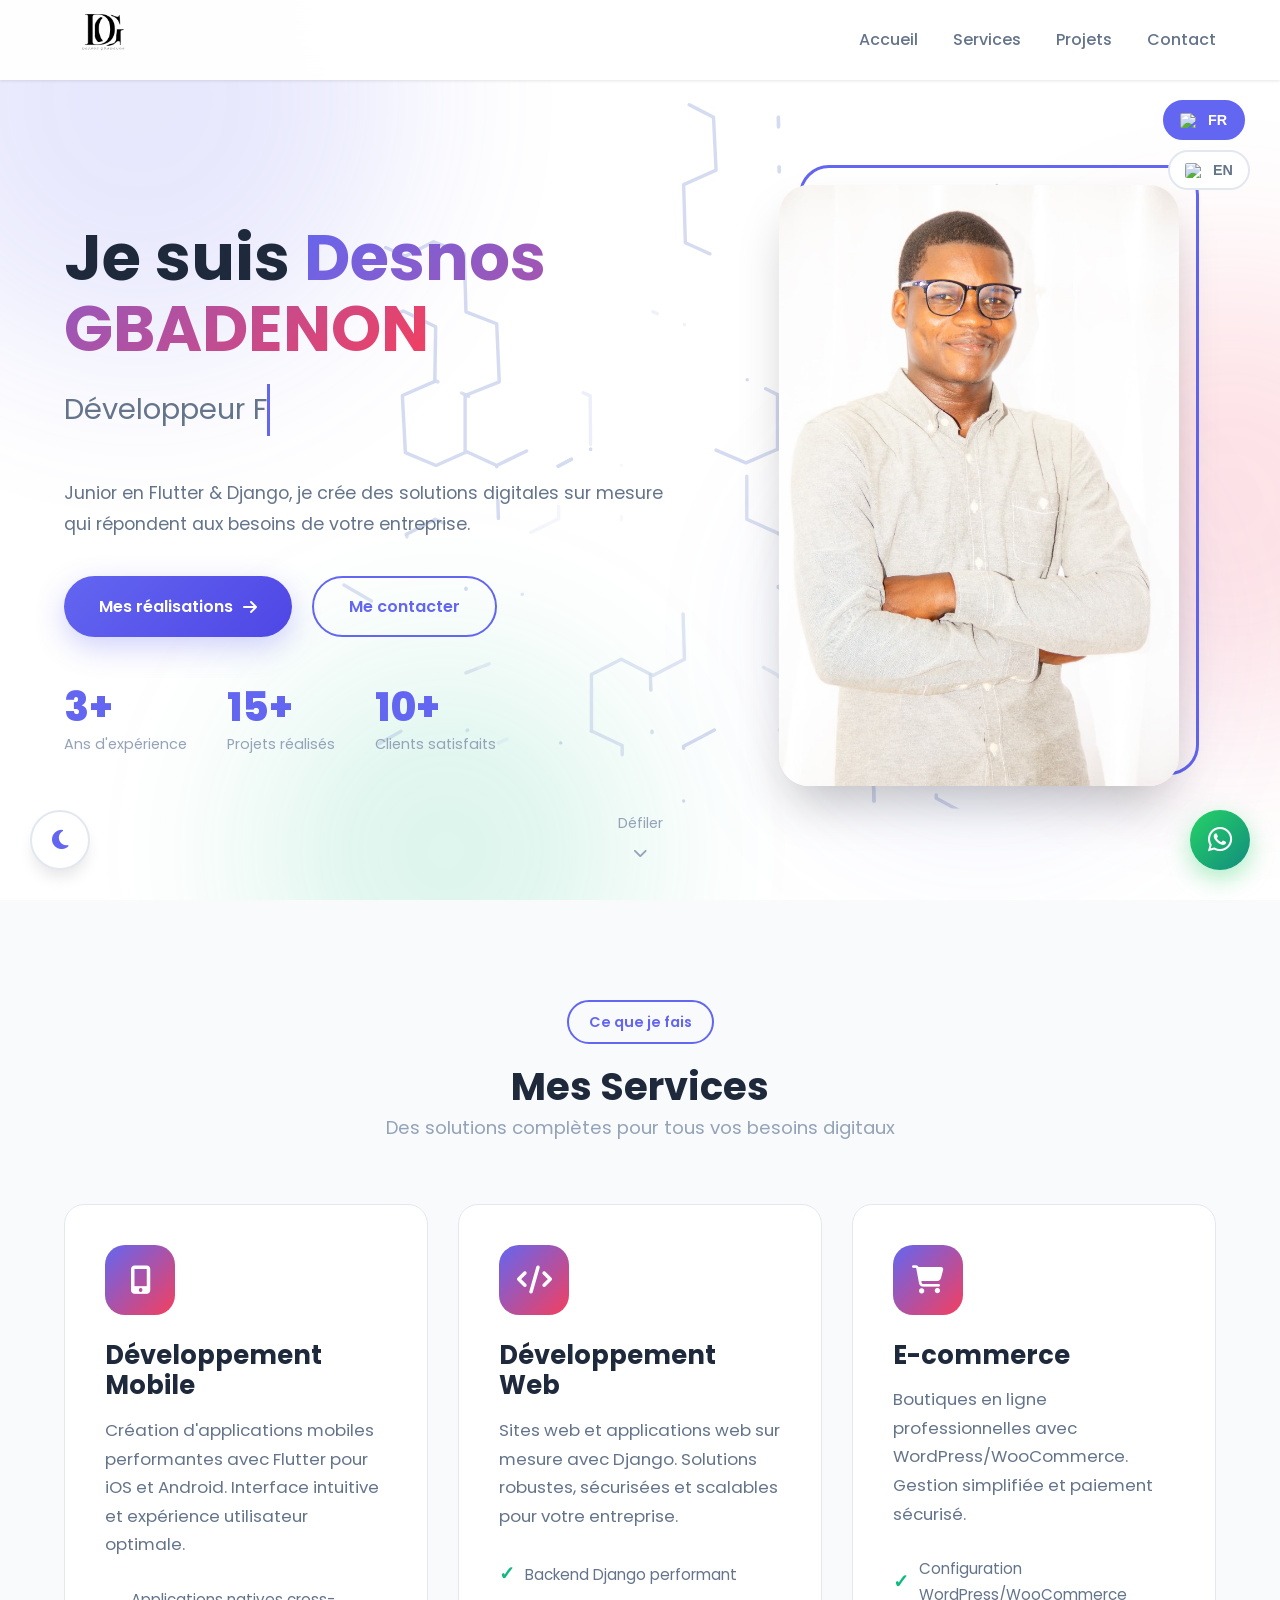
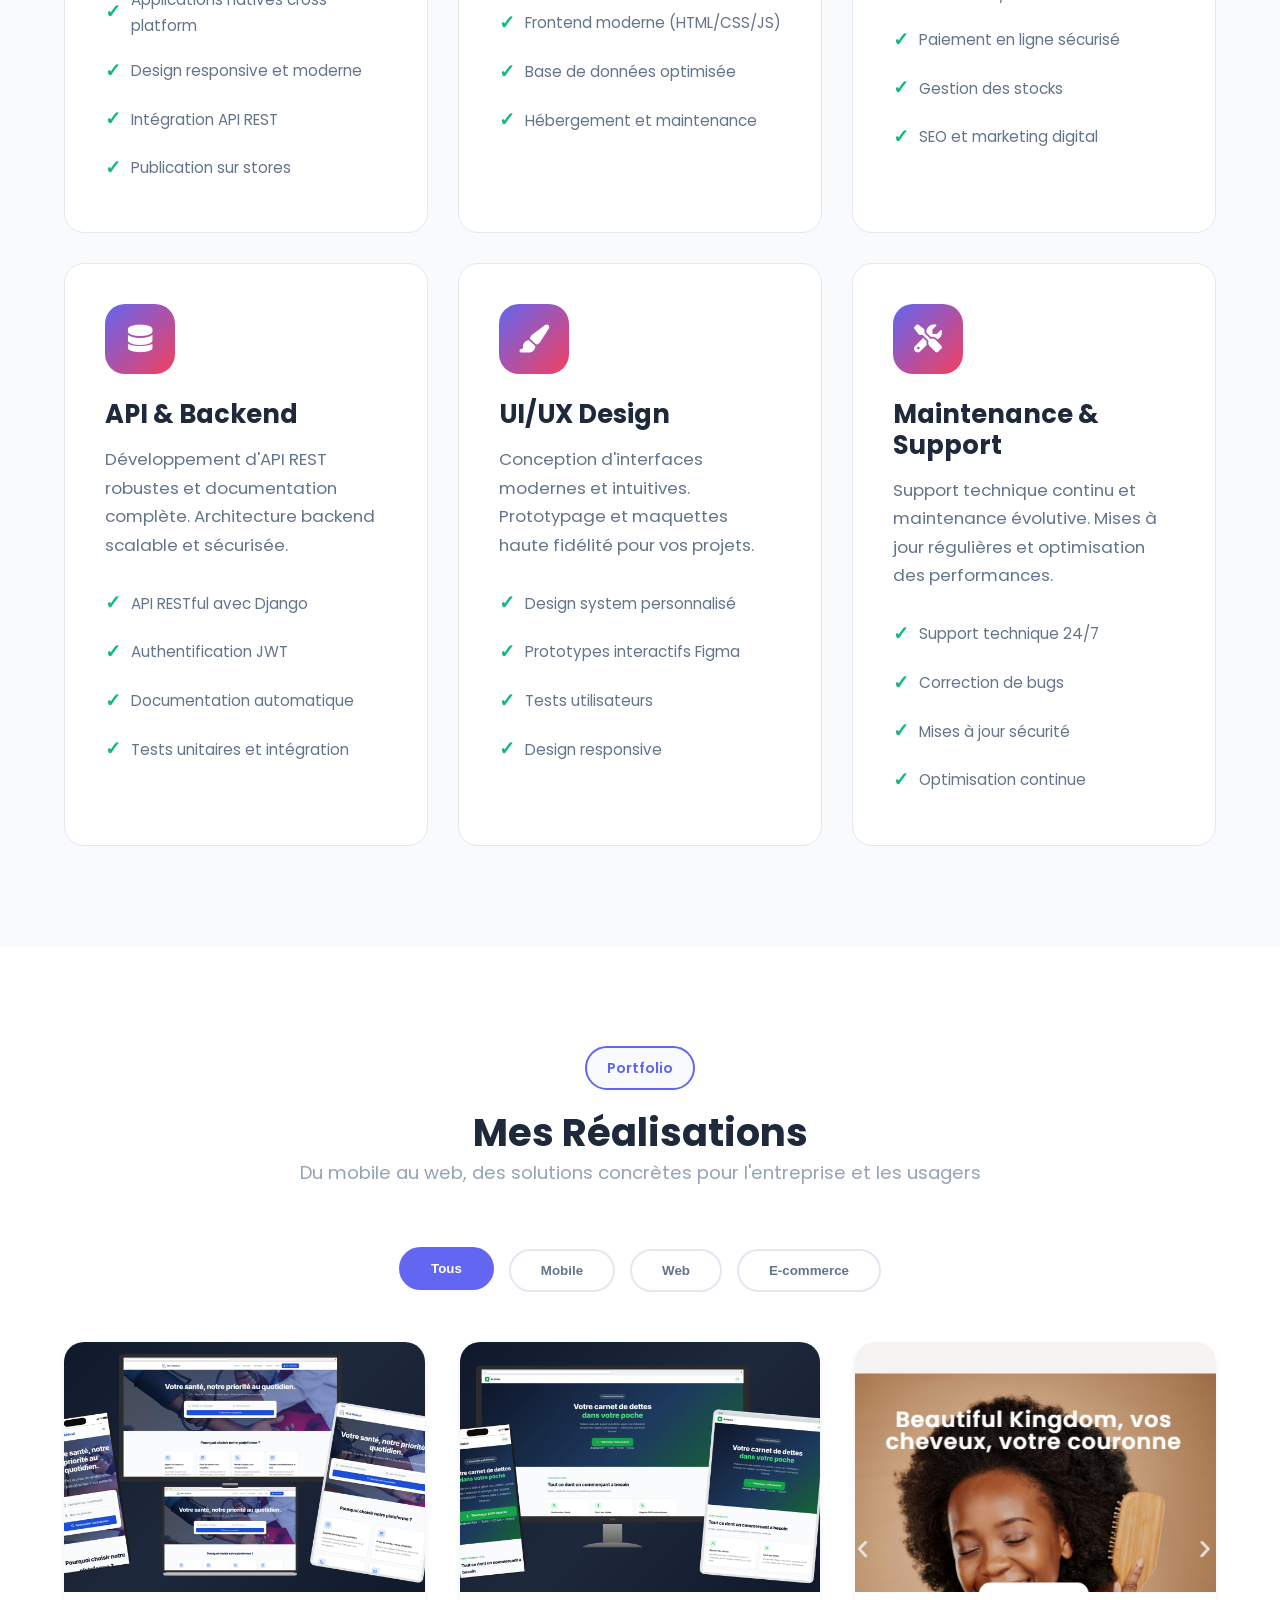
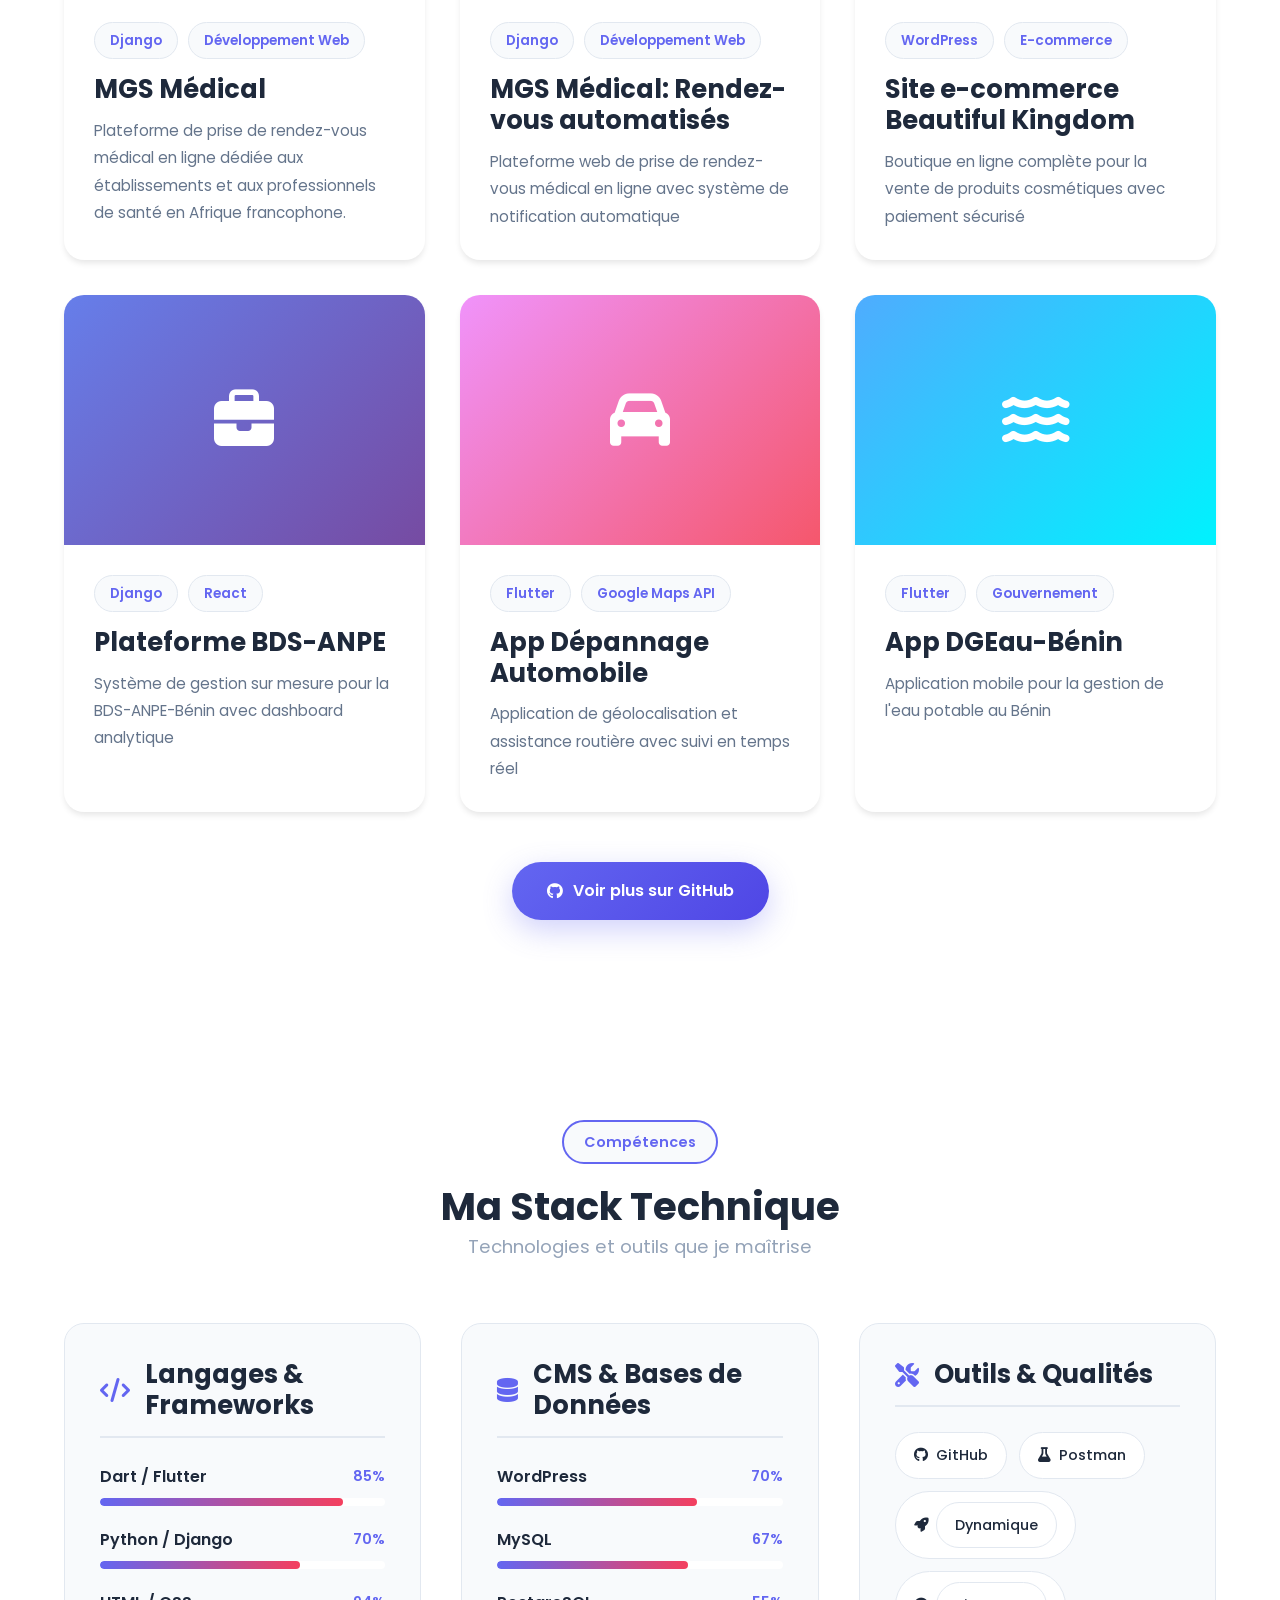
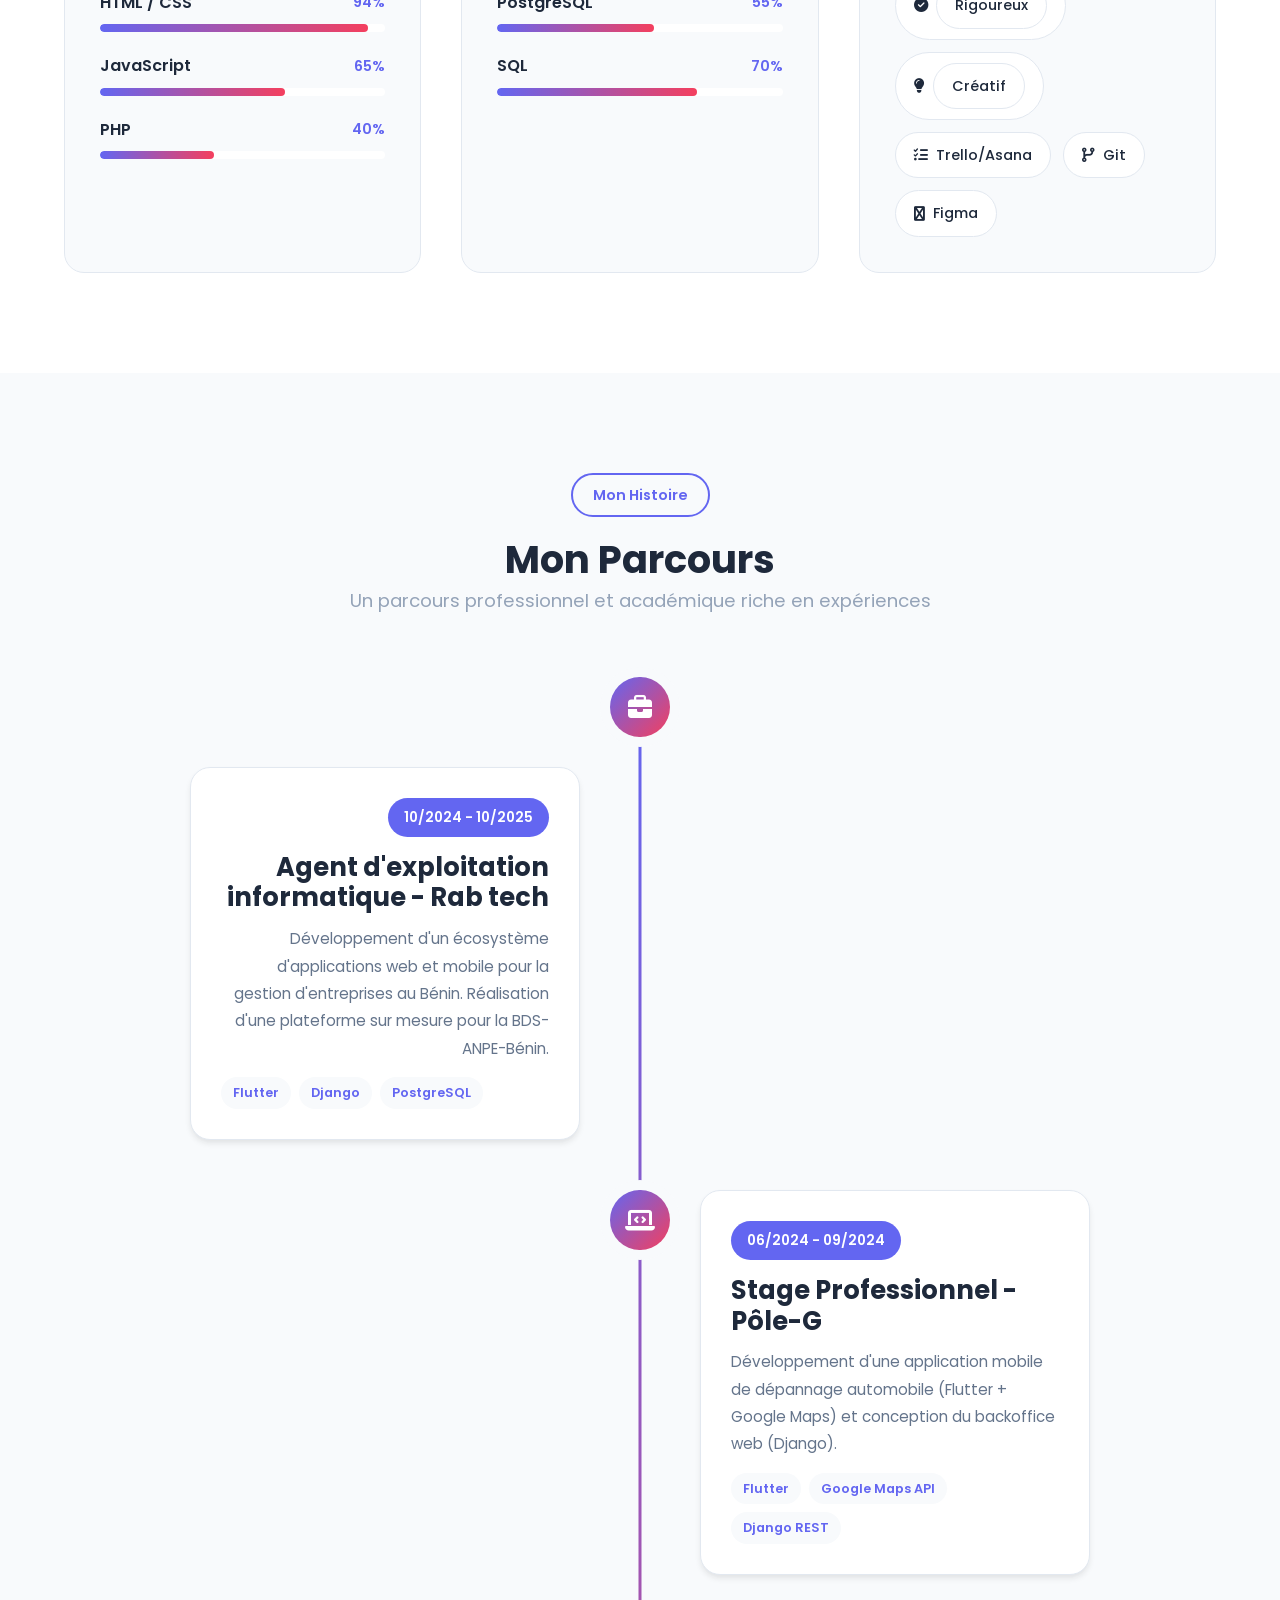
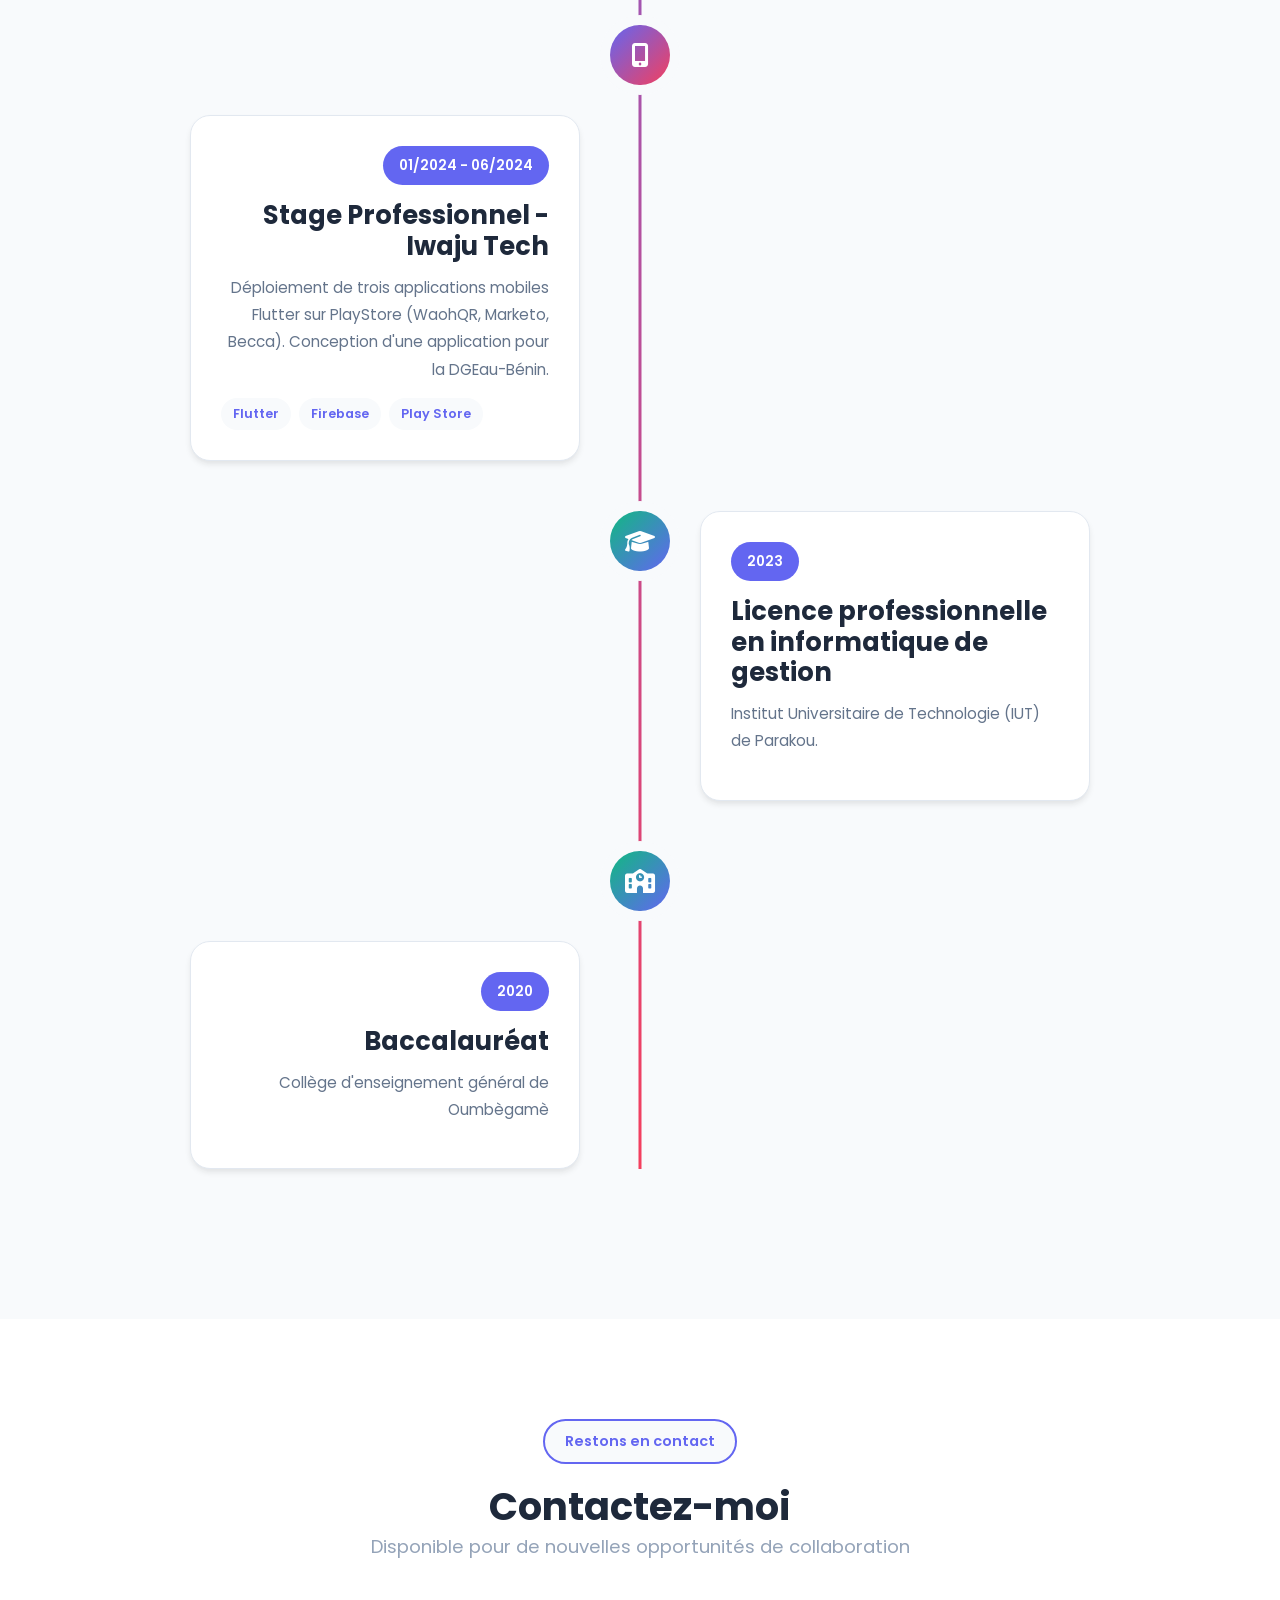
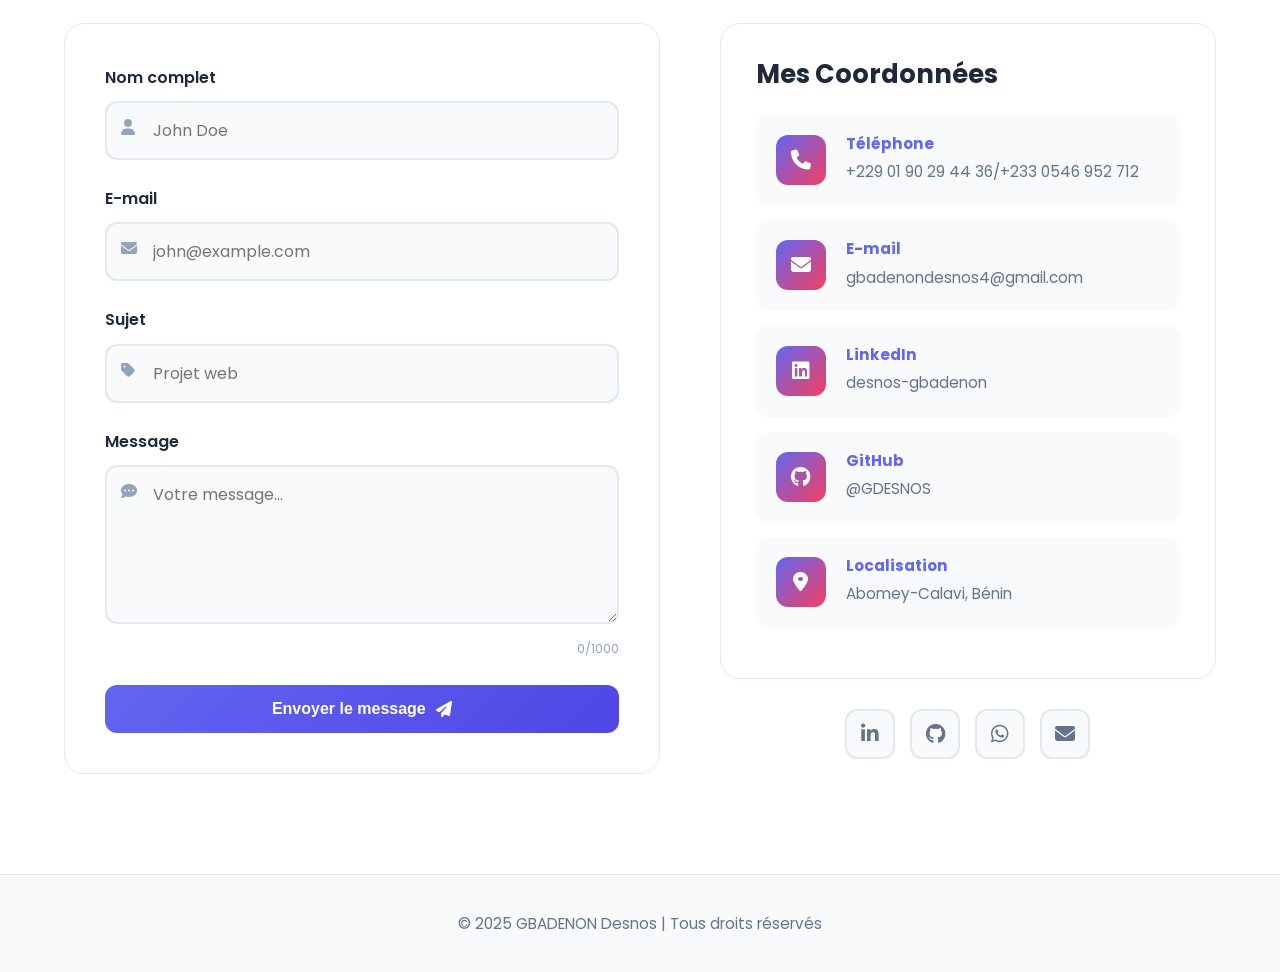
==== commit 72af9979: "correction des url" ====
--- a/index.html
+++ b/index.html
@@ -68,10 +68,10 @@
                 <span></span>
             </div>
             <nav class="navbar-onepage">
-                <a href="index.html"  class="nav-link" data-fr="Accueil" data-en="Home">Accueil</a>
-                <a href="services.html" class="nav-link" data-fr="Services" data-en="Services">Services</a>
-                <a href="projets.html" class="nav-link" data-fr="Projets" data-en="Projects">Projets</a>
-                <a href="contact.html" class="nav-link" data-fr="Contact" data-en="Contact">Contact</a>
+                <a href="/"  class="nav-link" data-fr="Accueil" data-en="Home">Accueil</a>
+                <a href="/services" class="nav-link" data-fr="Services" data-en="Services">Services</a>
+                <a href="/projets" class="nav-link" data-fr="Projets" data-en="Projects">Projets</a>
+                <a href="/contact" class="nav-link" data-fr="Contact" data-en="Contact">Contact</a>
             </nav>
         </div>
     </header>
@@ -289,30 +289,30 @@
                 
                 <article class="project-card-new mobile" data-category="mobile" data-aos="zoom-in">
                     <div class="project-image">
-                        <img src="images/LOGO_SMS.png" alt="SMS Time Keeper App">
+                        <img src="images/mockup-custom final mgs.png" alt="MGS Médical">
                         <div class="project-overlay">
-                            <a href="https://play.google.com/store/apps/details?id=com.example.smstimekeeper" target="_blank" class="project-link">
+                            <a href="https://www.mgs-medical.com" target="_blank" class="project-link">
                                 <i class="fas fa-external-link-alt"></i>
                             </a>
                         </div>
                     </div>
                     <div class="project-content">
                         <div class="project-tags">
-                            <span class="tech-tag">Flutter</span>
-                            <span class="tech-tag" data-fr="Application Mobile" data-en="Mobile App">Application Mobile</span>
-                        </div>
-                        <h4>SMS Time Keeper</h4>
-                        <p data-fr="Application mobile de gestion des tâches quotidiennes avec suivi des performances en temps réel" data-en="Mobile app for daily task management with real-time performance tracking">
-                            Application mobile de gestion des tâches quotidiennes avec suivi des performances en temps réel
+                            <span class="tech-tag">Django</span>
+                            <span class="tech-tag" data-fr="Développement Web" data-en="Web Development">Développement Web</span>
+                        </div>
+                        <h4>MGS Médical</h4>
+                        <p data-fr="Plateforme de prise de rendez-vous médical en ligne dédiée aux établissements de santé et aux professionnels de santé en Afrique francophone." data-en="Online medical appointment booking platform dedicated to healthcare facilities and professionals in French-speaking Africa.">
+                        Plateforme de prise de rendez-vous médical en ligne dédiée aux établissements et aux professionnels de santé en Afrique francophone.
                         </p>
                     </div>
                 </article>
 
                 <article class="project-card-new web" data-category="web" data-aos="zoom-in" data-aos-delay="100">
                     <div class="project-image">
-                        <img src="images/mgs_projet.png" alt="MGS Médical">
+                        <img src="images/mockup-custom noublipas.png" alt="MGS Médical">
                         <div class="project-overlay">
-                            <a href="https://www.mgs-medical.com" target="_blank" class="project-link">
+                            <a href="https://ardoise.timemonitoringmaster.online/download/index.html" target="_blank" class="project-link">
                                 <i class="fas fa-external-link-alt"></i>
                             </a>
                         </div>
@@ -715,7 +715,7 @@
                             </div>
                             <div class="contact-info-content">
                                 <h5 data-fr="Téléphone" data-en="Phone">Téléphone</h5>
-                                <p><a href="tel:+2290190294436">+229 01 90 29 44 36</a></p>
+                                <p><a href="tel:+2290190294436">+229 01 90 29 44 36</a>/<a href="tel:+2330546952712">+233 0546 952 712</a></p>
                             </div>
                         </div>
 
@@ -789,19 +789,19 @@
 
     <!-- Mobile Bottom Navigation -->
     <nav class="bottom-nav" aria-label="Navigation mobile">
-        <a href="index.html" class="bottom-nav-link">
+        <a href="/" class="bottom-nav-link">
             <i class="fas fa-house"></i>
             <span data-fr="Accueil" data-en="Home">Accueil</span>
         </a>
-        <a href="services.html" class="bottom-nav-link">
+        <a href="/services" class="bottom-nav-link">
             <i class="fas fa-briefcase"></i>
             <span data-fr="Services" data-en="Services">Services</span>
         </a>
-        <a href="projets.html" class="bottom-nav-link">
+        <a href="/projets" class="bottom-nav-link">
             <i class="fas fa-diagram-project"></i>
             <span data-fr="Projets" data-en="Projects">Projets</span>
         </a>
-        <a href="contact.html" class="bottom-nav-link">
+        <a href="/contact" class="bottom-nav-link">
             <i class="fas fa-envelope"></i>
             <span data-fr="Contact" data-en="Contact">Contact</span>
         </a>
--- a/style.min.css
+++ b/style.min.css
@@ -24,11 +24,22 @@
 .hp-field{position:absolute;left:-9999px;top:-9999px;width:1px;height:1px;opacity:0;pointer-events:none}
 .notification-error{background:#f43f5e!important}
 
+/* ===== MOBILE OVERFLOW FIXES (contact layout) ===== */
+.contact-layout>*{min-width:0}
+.contact-info-item{min-width:0}
+.contact-info-content{min-width:0}
+.contact-info-content p,.contact-info-content a{overflow-wrap:break-word;word-break:break-word}
+
+/* ===== EXTRA TOP SPACING (standalone pages under fixed header) ===== */
+.services-section.page-top,.projects-section.page-top{padding-top:calc(var(--header-height) + 50px)}
+
 /* ===== HERO ANIMATED GRAPHIC ===== */
-.hero-graphic{position:absolute;top:50%;right:-4%;transform:translateY(-50%);width:52vw;max-width:760px;min-width:380px;opacity:.4;z-index:-1;pointer-events:none;user-select:none}
-body.dark-theme .hero-graphic{opacity:.55;mix-blend-mode:screen}
-@media (max-width:900px){.hero-graphic{opacity:.3;width:80vw;right:-10%}}
-@media (max-width:768px),(prefers-reduced-motion:reduce){.hero-graphic{display:none}}
+.hero-graphic{position:absolute;top:50%;left:50%;transform:translate(-50%,-50%);width:56vw;max-width:800px;min-width:320px;opacity:.22;z-index:-1;pointer-events:none;user-select:none}
+body.dark-theme .hero-graphic{opacity:.32;mix-blend-mode:screen}
+@media (max-width:900px){.hero-graphic{opacity:.18;width:80vw}}
+@media (max-width:768px){.hero-graphic{width:92vw;max-width:480px;opacity:.13}
+    body.dark-theme .hero-graphic{opacity:.2}
+}
 
 /* ===== MOBILE BOTTOM NAVIGATION ===== */
 .bottom-nav{display:none}
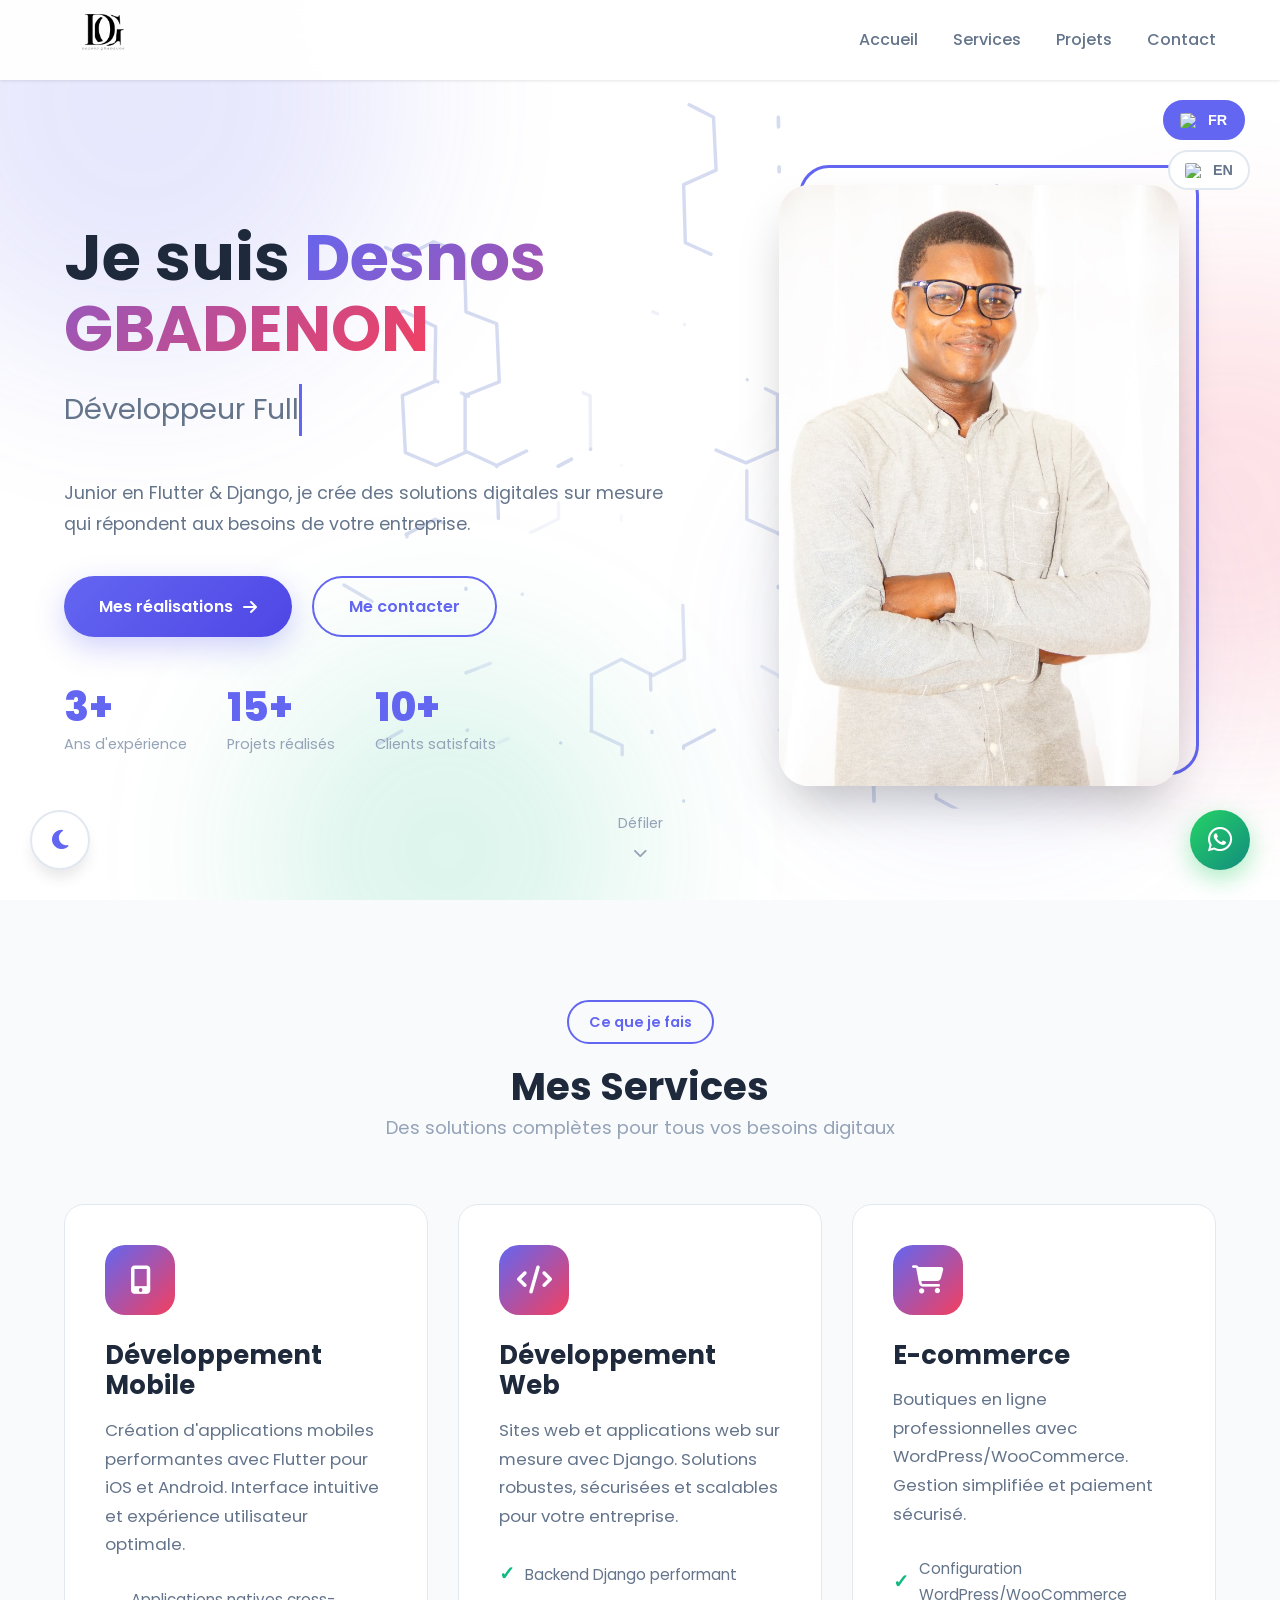
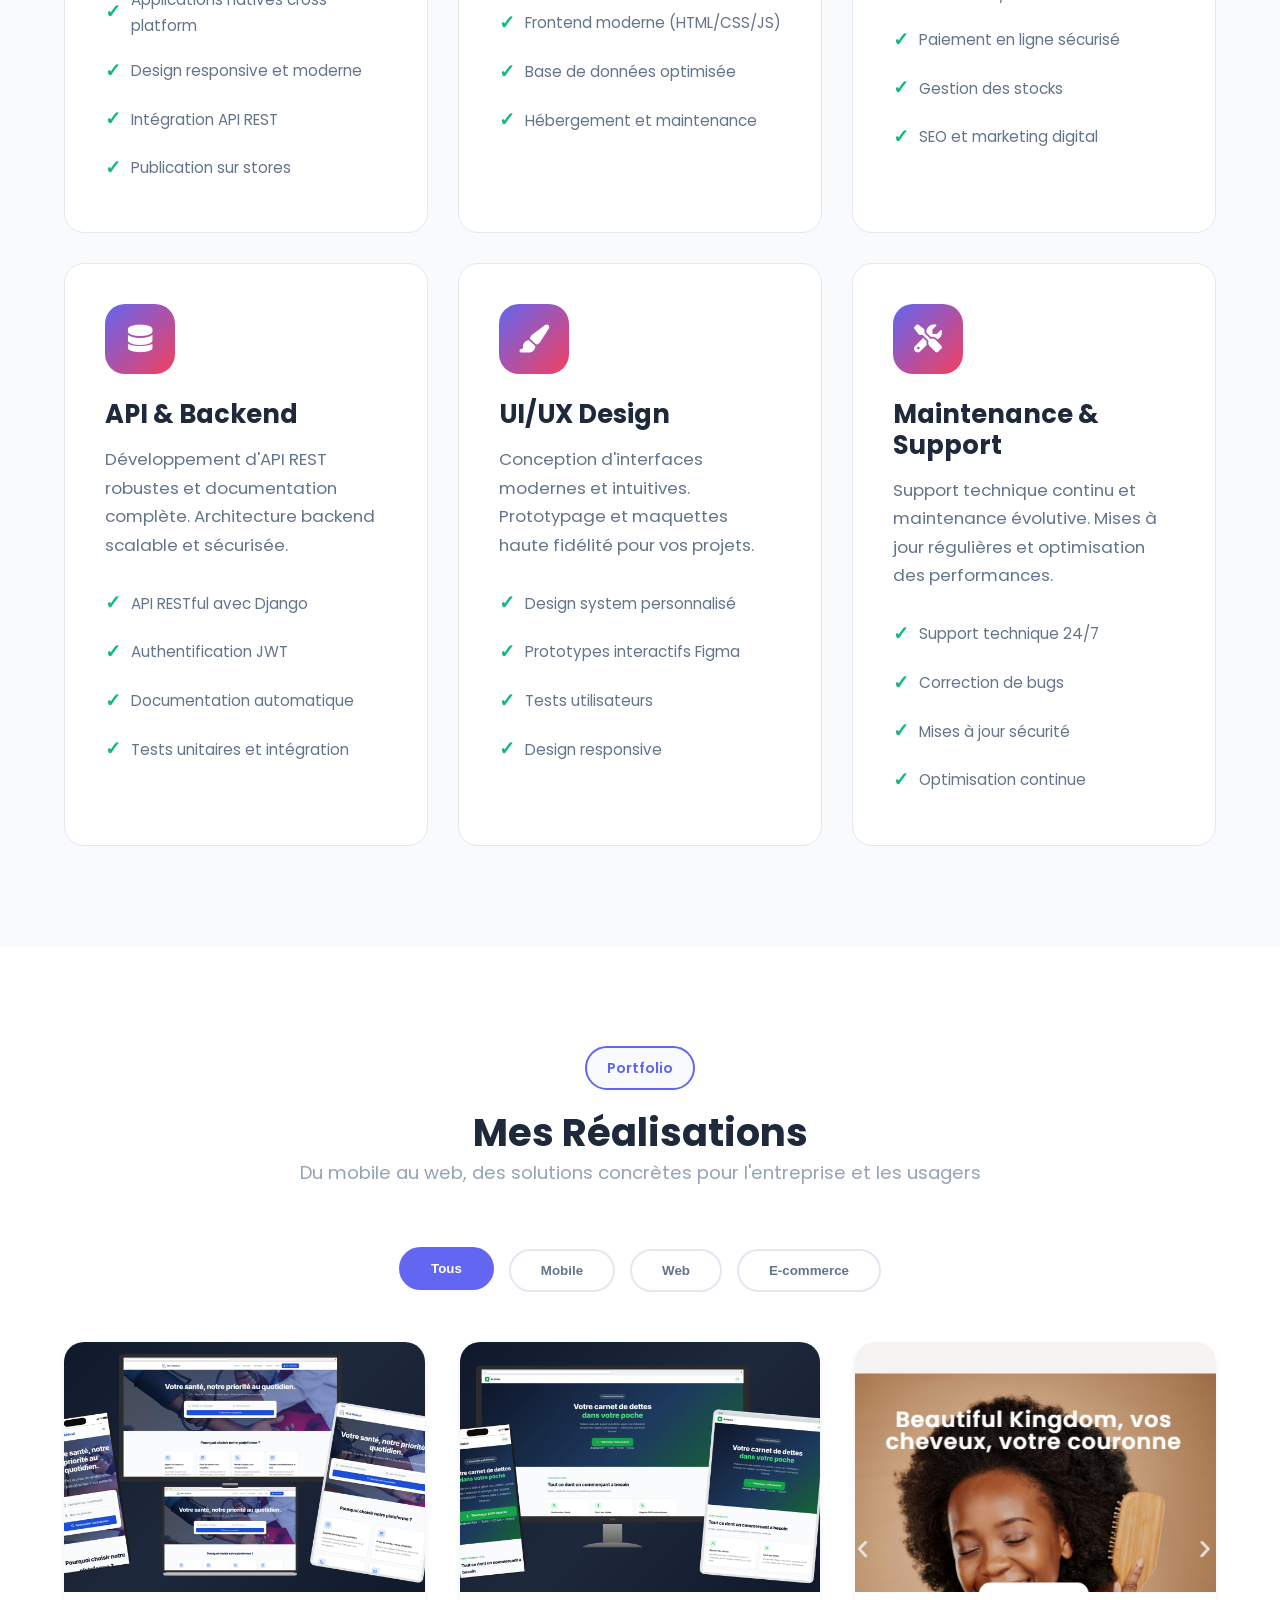
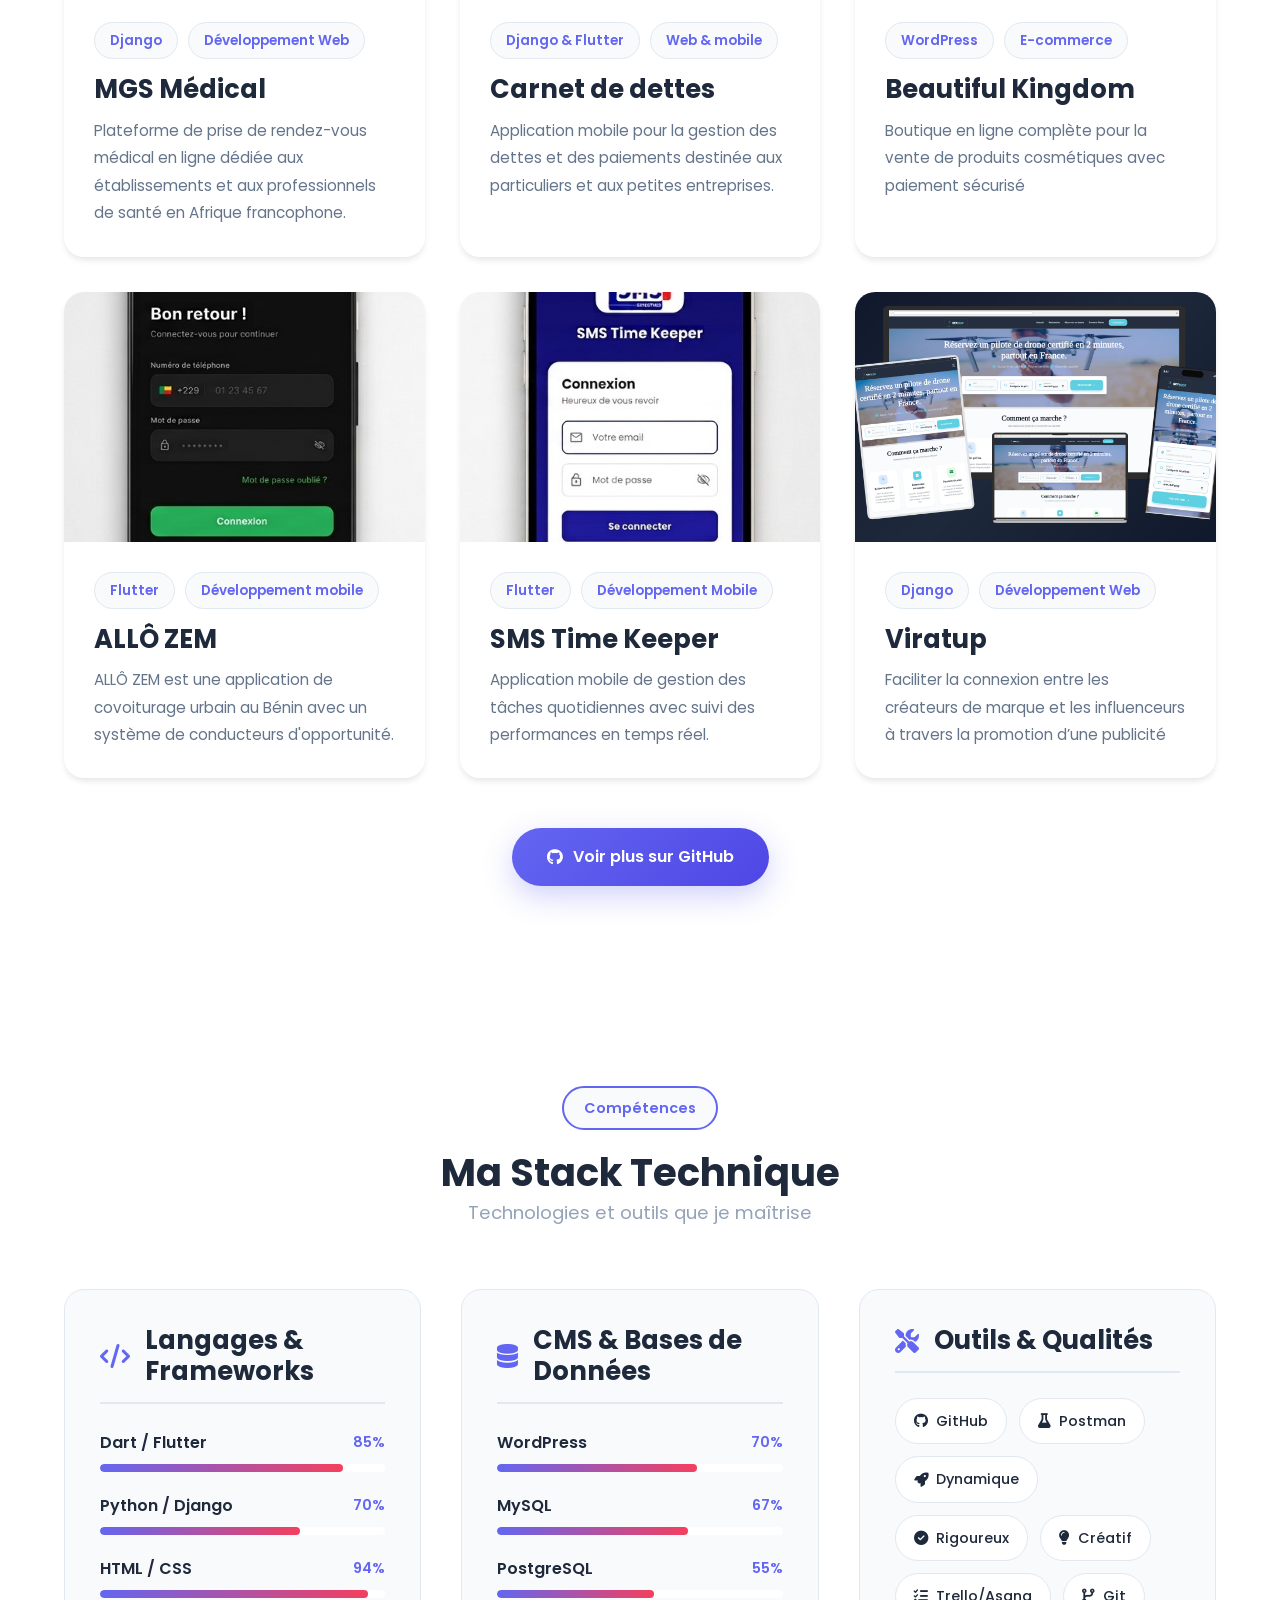
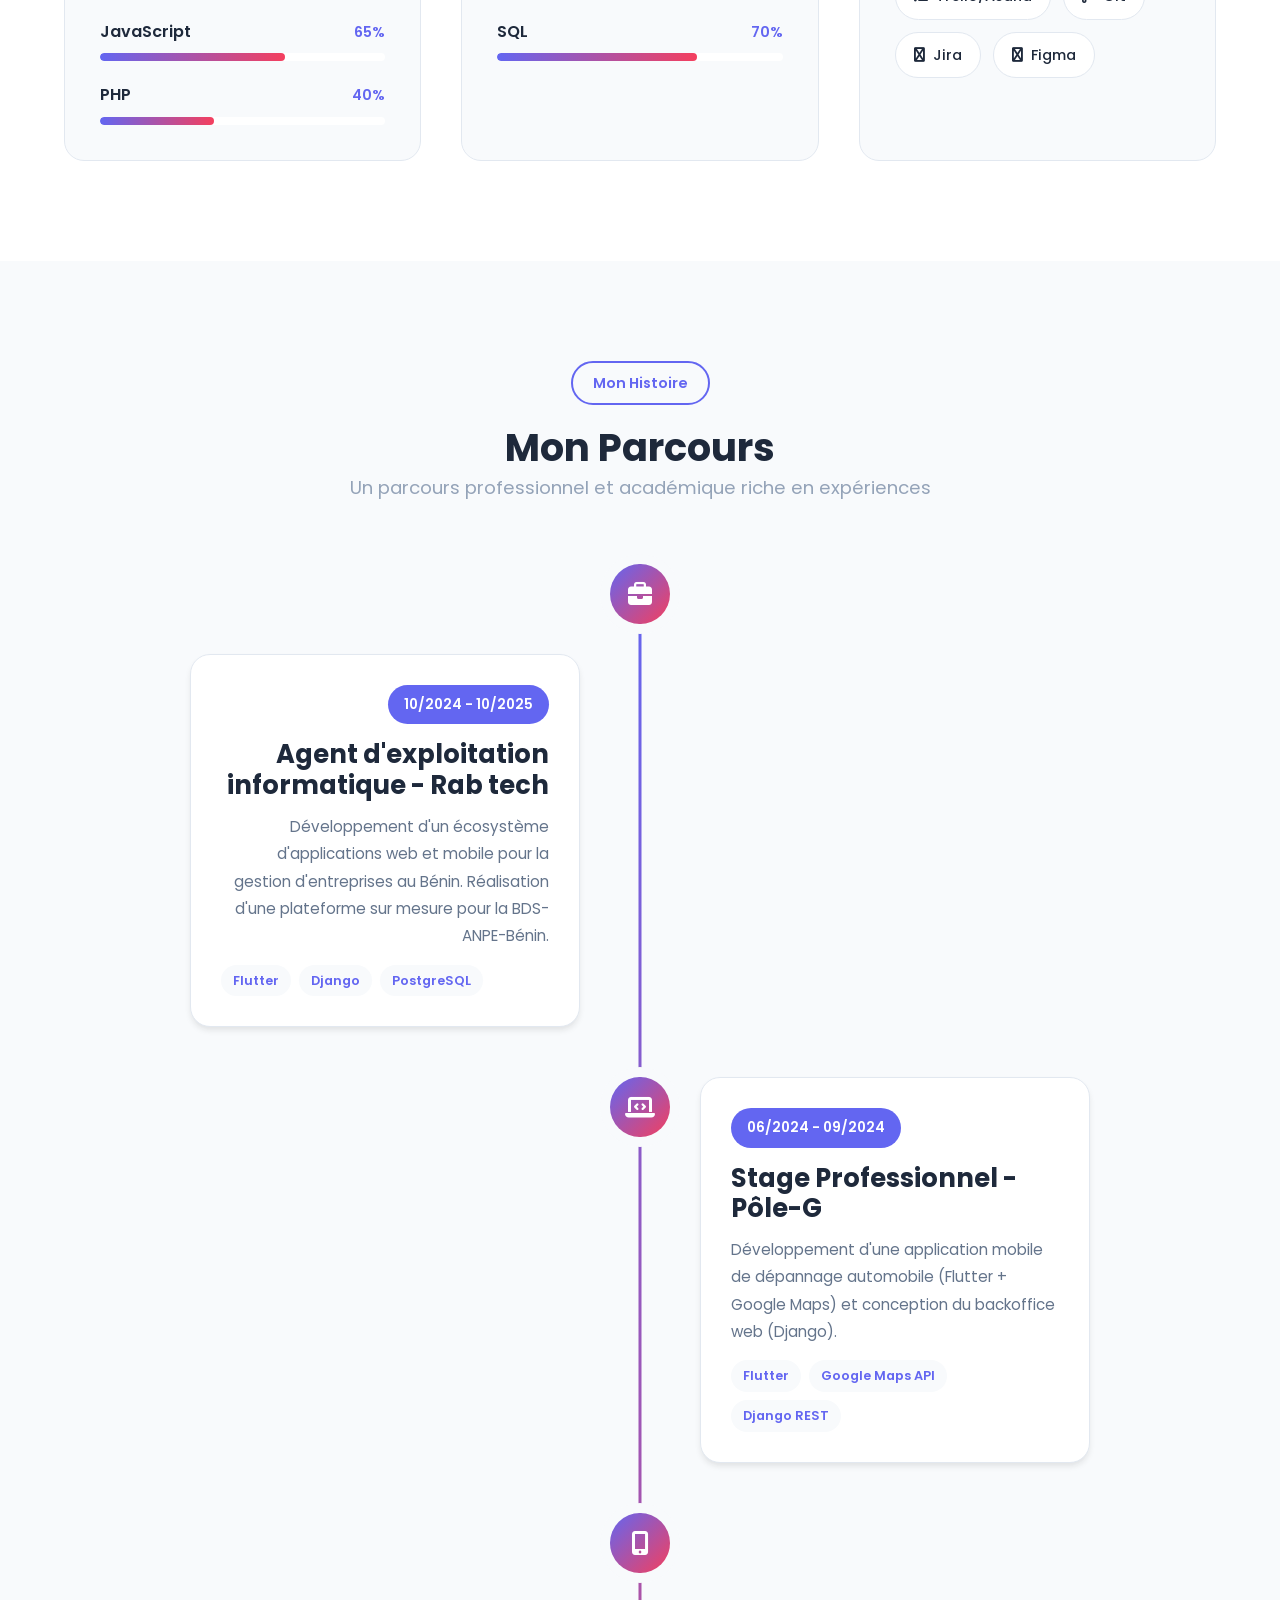
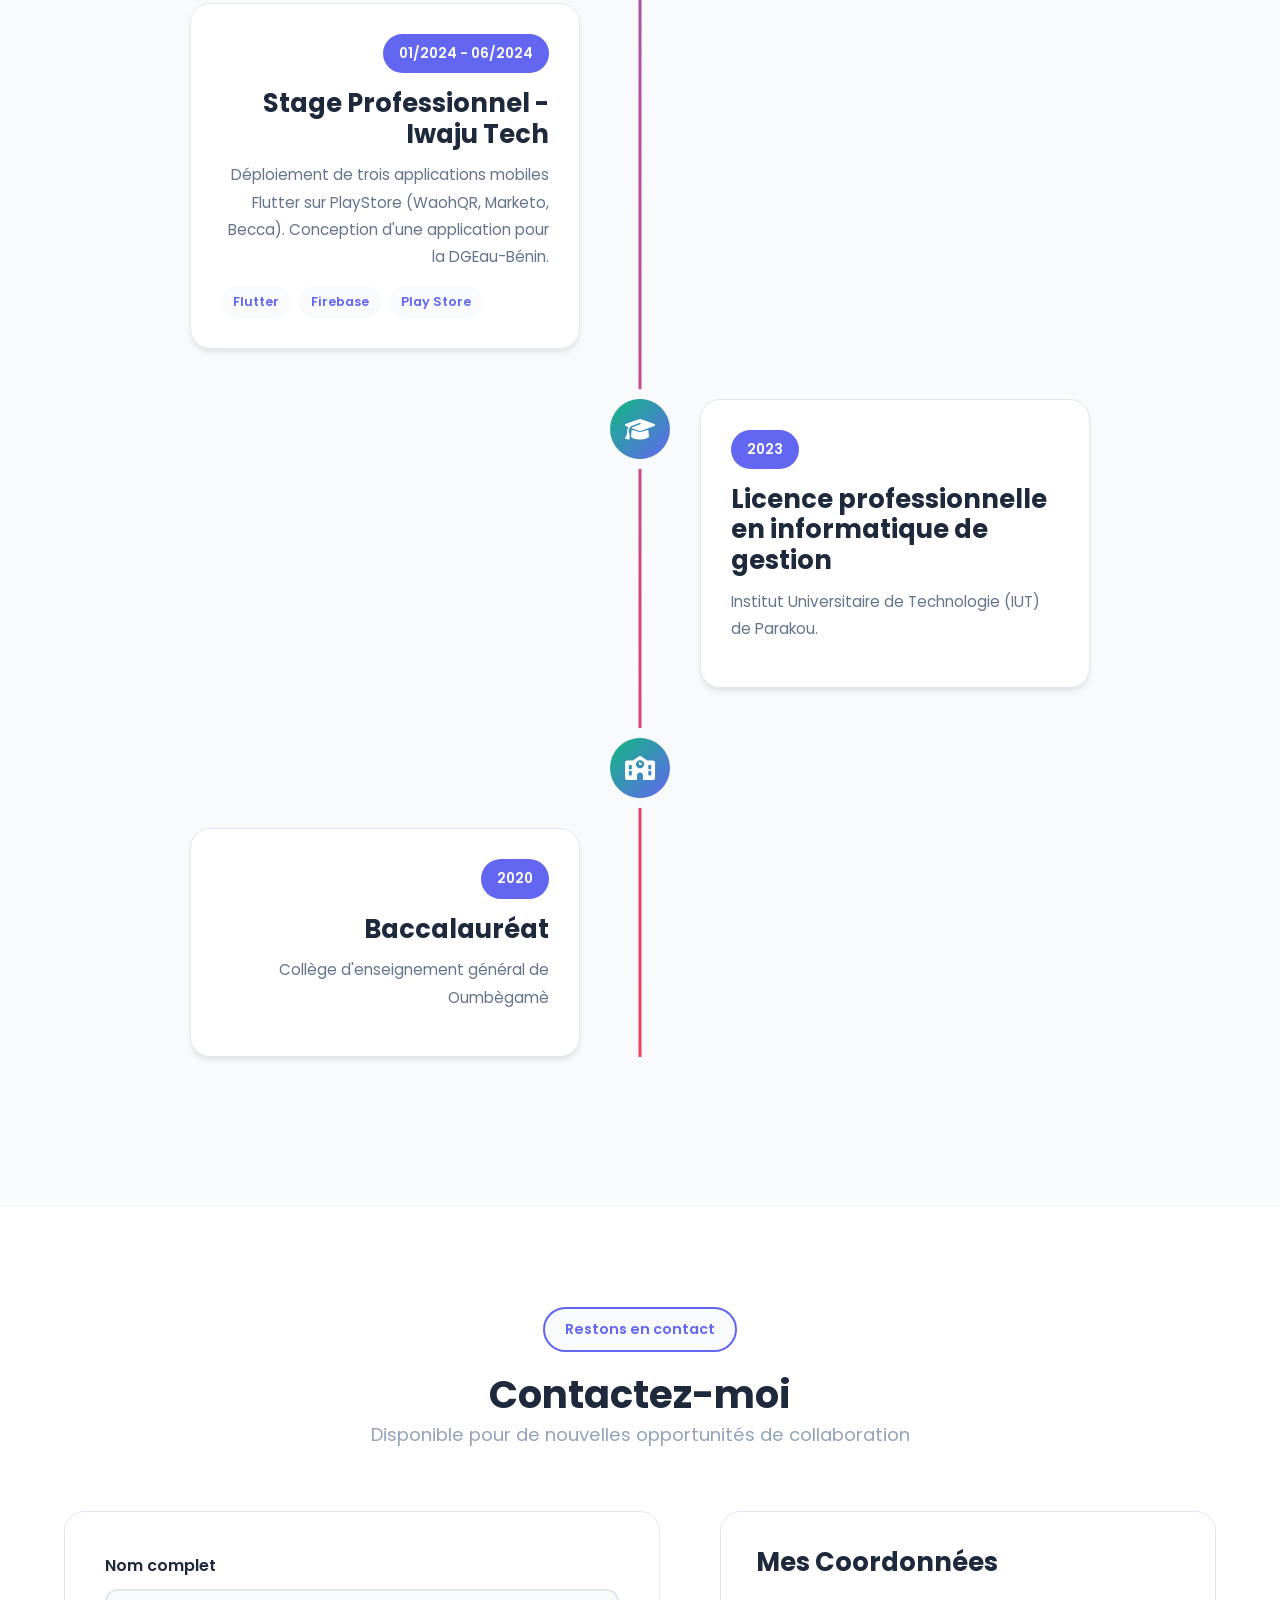
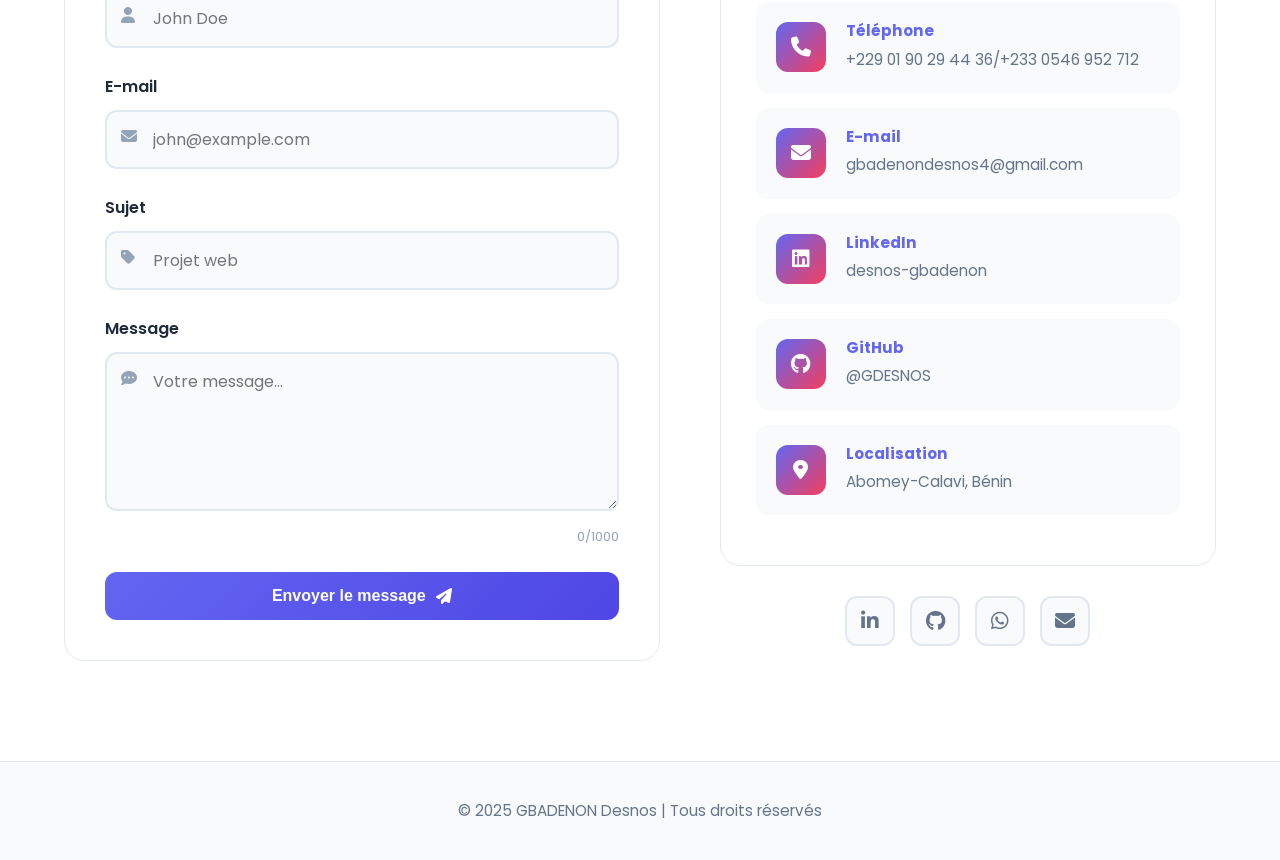
==== commit b48fba63: "correction et mise a jour de mes proejets" ====
--- a/index.html
+++ b/index.html
@@ -287,7 +287,7 @@
 
             <div class="projects-grid-new">
                 
-                <article class="project-card-new mobile" data-category="mobile" data-aos="zoom-in">
+                <article class="project-card-new web" data-category="web" data-aos="zoom-in">
                     <div class="project-image">
                         <img src="images/mockup-custom final mgs.png" alt="MGS Médical">
                         <div class="project-overlay">
@@ -308,9 +308,9 @@
                     </div>
                 </article>
 
-                <article class="project-card-new web" data-category="web" data-aos="zoom-in" data-aos-delay="100">
+                <article class="project-card-new mobile" data-category="mobile" data-aos="zoom-in" data-aos-delay="100">
                     <div class="project-image">
-                        <img src="images/mockup-custom noublipas.png" alt="MGS Médical">
+                        <img src="images/mockup-custom noublipas.png" alt="Carnet de dettes">
                         <div class="project-overlay">
                             <a href="https://ardoise.timemonitoringmaster.online/download/index.html" target="_blank" class="project-link">
                                 <i class="fas fa-external-link-alt"></i>
@@ -319,12 +319,12 @@
                     </div>
                     <div class="project-content">
                         <div class="project-tags">
-                            <span class="tech-tag">Django</span>
-                            <span class="tech-tag" data-fr="Développement Web" data-en="Web Development">Développement Web</span>
-                        </div>
-                        <h4 data-fr="MGS Médical: Rendez-vous automatisés" data-en="MGS Medical: Automated Appointments">MGS Médical: Rendez-vous automatisés</h4>
-                        <p data-fr="Plateforme web de prise de rendez-vous médical en ligne avec système de notification automatique" data-en="Online medical appointment booking platform with automatic notification system">
-                            Plateforme web de prise de rendez-vous médical en ligne avec système de notification automatique
+                            <span class="tech-tag">Django & Flutter</span>
+                            <span class="tech-tag" data-fr=" Web & mobile" data-en="Web Development"> Web & mobile</span>
+                        </div>
+                        <h4 data-fr="Carnet de dettes" data-en="Debt Ledger">Carnet de dettes</h4>
+                        <p data-fr="Application mobile pour la gestion des dettes et des paiements des particuliers et des petites entreprises" data-en="Mobile app for debt management and payment tracking for individuals and small businesses">
+                            Application mobile pour la gestion des dettes et des paiements destinée aux particuliers et aux petites entreprises.
                         </p>
                     </div>
                 </article>
@@ -343,7 +343,7 @@
                             <span class="tech-tag">WordPress</span>
                             <span class="tech-tag">E-commerce</span>
                         </div>
-                        <h4 data-fr="Site e-commerce Beautiful Kingdom" data-en="Beautiful Kingdom E-commerce Site">Site e-commerce Beautiful Kingdom</h4>
+                        <h4 data-fr="Beautiful Kingdom" data-en="Beautiful Kingdom">Beautiful Kingdom</h4>
                         <p data-fr="Boutique en ligne complète pour la vente de produits cosmétiques avec paiement sécurisé" data-en="Complete online store for cosmetic products with secure payment">
                             Boutique en ligne complète pour la vente de produits cosmétiques avec paiement sécurisé
                         </p>
@@ -351,65 +351,65 @@
                 </article>
 
                 <!-- Additional projects to showcase skills -->
-                <article class="project-card-new web" data-category="web" data-aos="zoom-in" data-aos-delay="300">
+                <article class="project-card-new mobile" data-category="mobile" data-aos="zoom-in" data-aos-delay="300">
                     <div class="project-image">
-                        <div class="project-placeholder" style="background: linear-gradient(135deg, #667eea 0%, #764ba2 100%);">
-                            <i class="fas fa-briefcase"></i>
-                        </div>
+                        <img src="images/capture appli allo zem.jpg" alt="ALLÔ ZEM">
                         <div class="project-overlay">
-                            <span class="coming-soon" data-fr="En cours" data-en="In progress">En cours</span>
+                            <a href="https://ardoise.timemonitoringmaster.online/download/index.html" target="_blank" class="project-link">
+                                <i class="fas fa-external-link-alt"></i>
+                            </a>
+                        </div>
+                    </div>
+                    <div class="project-content">
+                        <div class="project-tags">
+                            <span class="tech-tag">Flutter</span>
+                            <span class="tech-tag">Développement mobile</span>
+                        </div>
+                        <h4 data-fr="ALLÔ ZEM" data-en="ALLÔ ZEM">ALLÔ ZEM</h4>
+                        <p data-fr="ALLÔ ZEM est une application de covoiturage urbain au Bénin avec un système de conducteurs d'opportunité." data-en="ALLÔ ZEM is an urban carpooling application in Benin with an opportunity driver system.">
+                            ALLÔ ZEM est une application de covoiturage urbain au Bénin avec un système de conducteurs d'opportunité.
+                        </p>
+                    </div>
+                </article>
+
+                <article class="project-card-new mobile" data-category="mobile" data-aos="zoom-in" data-aos-delay="400">
+                    <div class="project-image">
+                       <img src="images/capture appli timekeeper.jpg" alt="SMS Time Keeper">
+                        <div class="project-overlay">
+                            <a href="https://ardoise.timemonitoringmaster.online/download/index.html" target="_blank" class="project-link">
+                                <i class="fas fa-external-link-alt"></i>
+                            </a>
+                        </div>
+                    </div>
+                    <div class="project-content">
+                        <div class="project-tags">
+                            <span class="tech-tag">Flutter</span>
+                            <span class="tech-tag">Développement Mobile</span>
+                        </div>
+                        <h4 data-fr="SMS Time Keeper" data-en="SMS Time Keeper">SMS Time Keeper</h4>
+                        <p data-fr="Application mobile de gestion des tâches quotidiennes avec suivi des performances en temps réel." data-en="Mobile application for daily task management with real-time performance tracking.">
+                            Application mobile de gestion des tâches quotidiennes avec suivi des performances en temps réel.
+                        </p>
+                    </div>
+                </article>
+
+                <article class="project-card-new web" data-category="web" data-aos="zoom-in" data-aos-delay="500">
+                    <div class="project-image">
+                        <img src="images/mockup-custom vratup.png" alt="Viratup">
+                        <div class="project-overlay">
+                            <a href="https://ardoise.timemonitoringmaster.online/download/index.html" target="_blank" class="project-link">
+                                <i class="fas fa-external-link-alt"></i>
+                            </a>
                         </div>
                     </div>
                     <div class="project-content">
                         <div class="project-tags">
                             <span class="tech-tag">Django</span>
-                            <span class="tech-tag">React</span>
-                        </div>
-                        <h4 data-fr="Plateforme BDS-ANPE" data-en="BDS-ANPE Platform">Plateforme BDS-ANPE</h4>
-                        <p data-fr="Système de gestion sur mesure pour la BDS-ANPE-Bénin avec dashboard analytique" data-en="Custom management system for BDS-ANPE-Benin with analytical dashboard">
-                            Système de gestion sur mesure pour la BDS-ANPE-Bénin avec dashboard analytique
-                        </p>
-                    </div>
-                </article>
-
-                <article class="project-card-new mobile" data-category="mobile" data-aos="zoom-in" data-aos-delay="400">
-                    <div class="project-image">
-                        <div class="project-placeholder" style="background: linear-gradient(135deg, #f093fb 0%, #f5576c 100%);">
-                            <i class="fas fa-car"></i>
-                        </div>
-                        <div class="project-overlay">
-                            <span class="coming-soon" data-fr="En cours" data-en="In progress">En cours</span>
-                        </div>
-                    </div>
-                    <div class="project-content">
-                        <div class="project-tags">
-                            <span class="tech-tag">Flutter</span>
-                            <span class="tech-tag">Google Maps API</span>
-                        </div>
-                        <h4 data-fr="App Dépannage Automobile" data-en="Car Assistance App">App Dépannage Automobile</h4>
-                        <p data-fr="Application de géolocalisation et assistance routière avec suivi en temps réel" data-en="Geolocation and roadside assistance app with real-time tracking">
-                            Application de géolocalisation et assistance routière avec suivi en temps réel
-                        </p>
-                    </div>
-                </article>
-
-                <article class="project-card-new mobile" data-category="mobile" data-aos="zoom-in" data-aos-delay="500">
-                    <div class="project-image">
-                        <div class="project-placeholder" style="background: linear-gradient(135deg, #4facfe 0%, #00f2fe 100%);">
-                            <i class="fas fa-water"></i>
-                        </div>
-                        <div class="project-overlay">
-                            <span class="coming-soon" data-fr="En cours" data-en="In progress">En cours</span>
-                        </div>
-                    </div>
-                    <div class="project-content">
-                        <div class="project-tags">
-                            <span class="tech-tag">Flutter</span>
-                            <span class="tech-tag" data-fr="Gouvernement" data-en="Government">Gouvernement</span>
-                        </div>
-                        <h4 data-fr="App DGEau-Bénin" data-en="DGEau-Benin App">App DGEau-Bénin</h4>
-                        <p data-fr="Application mobile pour la gestion de l'eau potable au Bénin" data-en="Mobile application for drinking water management in Benin">
-                            Application mobile pour la gestion de l'eau potable au Bénin
+                            <span class="tech-tag" data-fr="Développement Web" data-en="Web Development">Développement Web</span>
+                        </div>
+                        <h4 data-fr="Viratup" data-en="Viratup">Viratup</h4>
+                        <p data-fr="Faciliter la connexion entre les créateurs de marque et les influenceurs à travers la promotion d’une publicité" data-en="Facilitate the connection between brand creators and influencers through advertising promotion">
+                            Faciliter la connexion entre les créateurs de marque et les influenceurs à travers la promotion d’une publicité
                         </p>
                     </div>
                 </article>
@@ -543,12 +543,14 @@
                     <div class="qualities-cloud">
                         <span data-aos="zoom-in" data-aos-delay="100"><i class="fab fa-github"></i> GitHub</span>
                         <span data-aos="zoom-in" data-aos-delay="150"><i class="fas fa-flask"></i> Postman</span>
-                        <span data-aos="zoom-in" data-aos-delay="200"><i class="fas fa-rocket"></i> <span data-fr="Dynamique" data-en="Dynamic">Dynamique</span></span>
-                        <span data-aos="zoom-in" data-aos-delay="250"><i class="fas fa-check-circle"></i> <span data-fr="Rigoureux" data-en="Rigorous">Rigoureux</span></span>
-                        <span data-aos="zoom-in" data-aos-delay="300"><i class="fas fa-lightbulb"></i> <span data-fr="Créatif" data-en="Creative">Créatif</span></span>
+                        <span data-aos="zoom-in" data-aos-delay="200" data-fr="Dynamique" data-en="Dynamic"><i class="fas fa-rocket"></i>Dynamique</span>
+                        <span data-aos="zoom-in" data-aos-delay="250"  data-fr="Rigoureux" data-en="Rigorous"><i class="fas fa-check-circle"></i> Rigoureux</span>
+                        <span data-aos="zoom-in" data-aos-delay="300" data-fr="Créatif" data-en="Creative"><i class="fas fa-lightbulb"></i> Créatif</span>
                         <span data-aos="zoom-in" data-aos-delay="350"><i class="fas fa-tasks"></i> Trello/Asana</span>
                         <span data-aos="zoom-in" data-aos-delay="400"><i class="fas fa-code-branch"></i> Git</span>
-                        <span data-aos="zoom-in" data-aos-delay="450"><i class="fas fa-figma"></i> Figma</span>
+                        <span data-aos="zoom-in" data-aos-delay="450"><i class="fas fa-jira"></i> Jira</span>
+
+                        <span data-aos="zoom-in" data-aos-delay="500"><i class="fas fa-figma"></i> Figma</span>
                     </div>
                 </div>
             </div>
